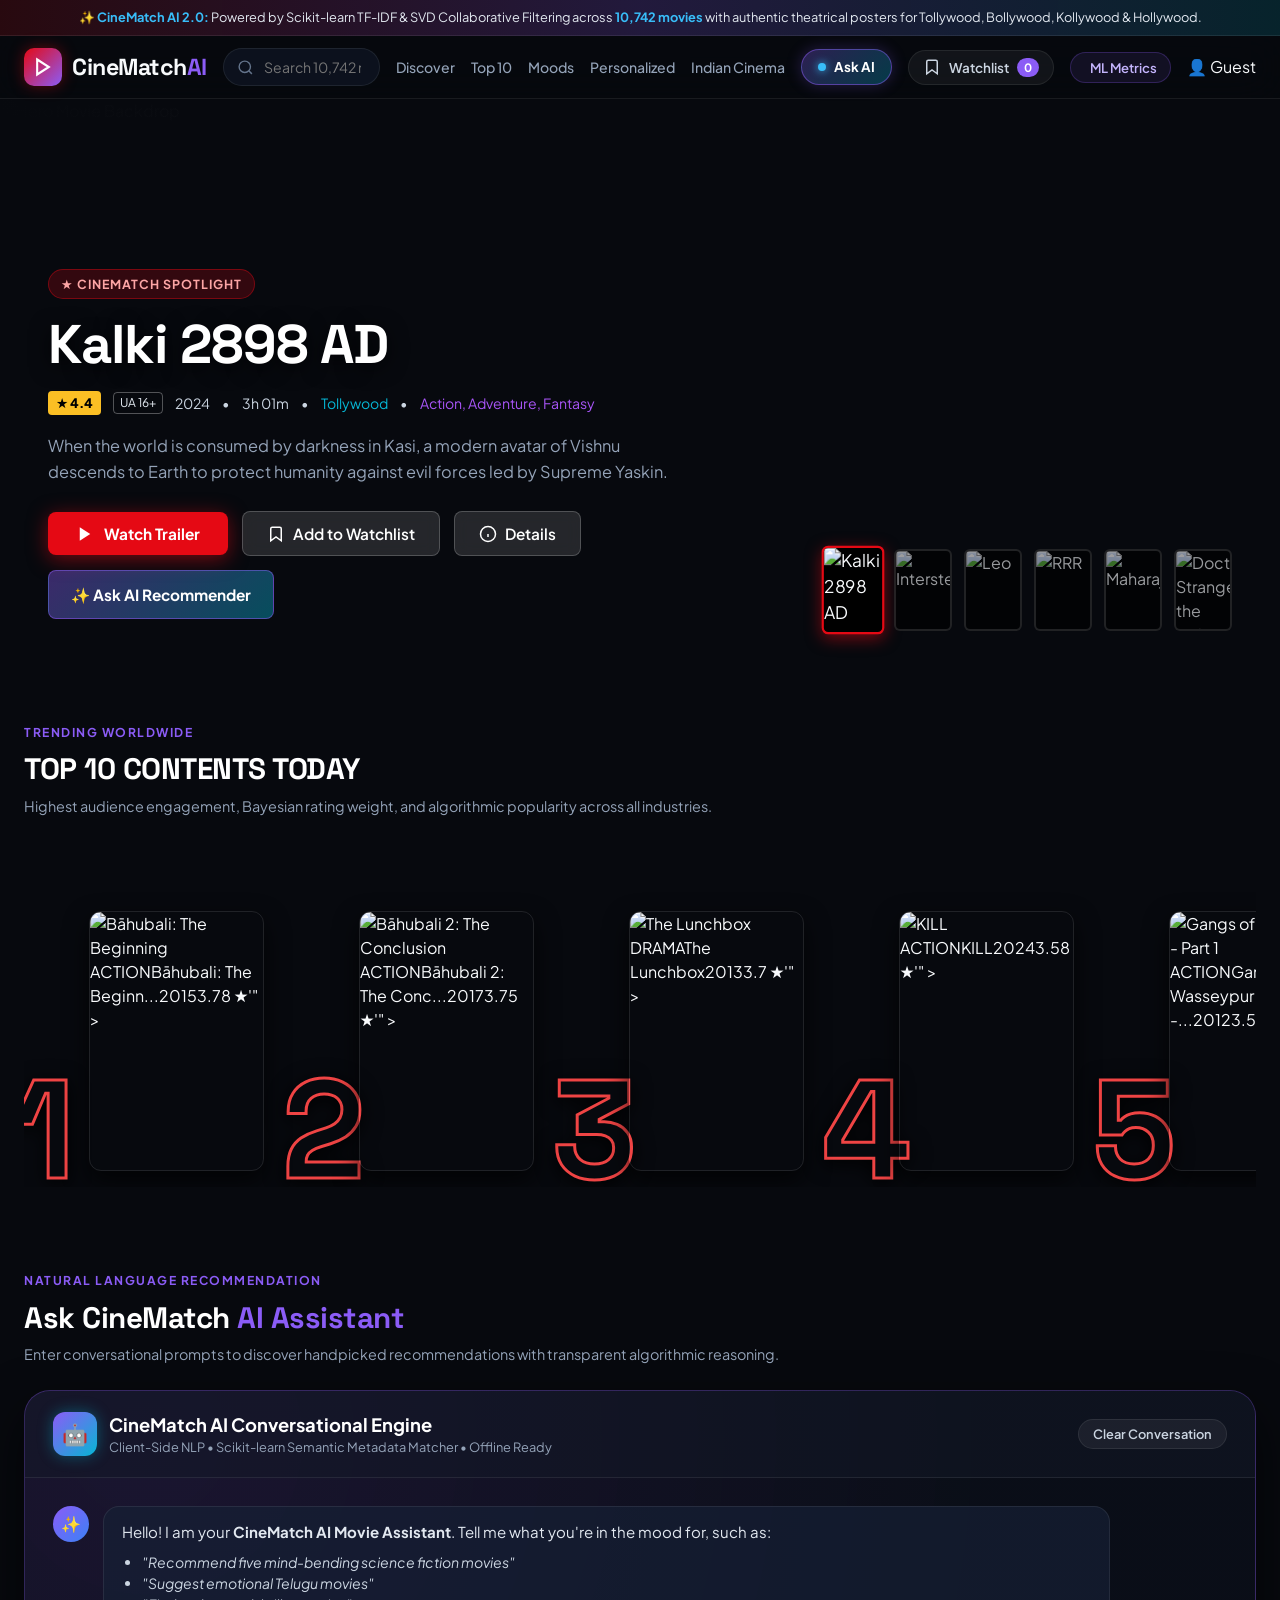
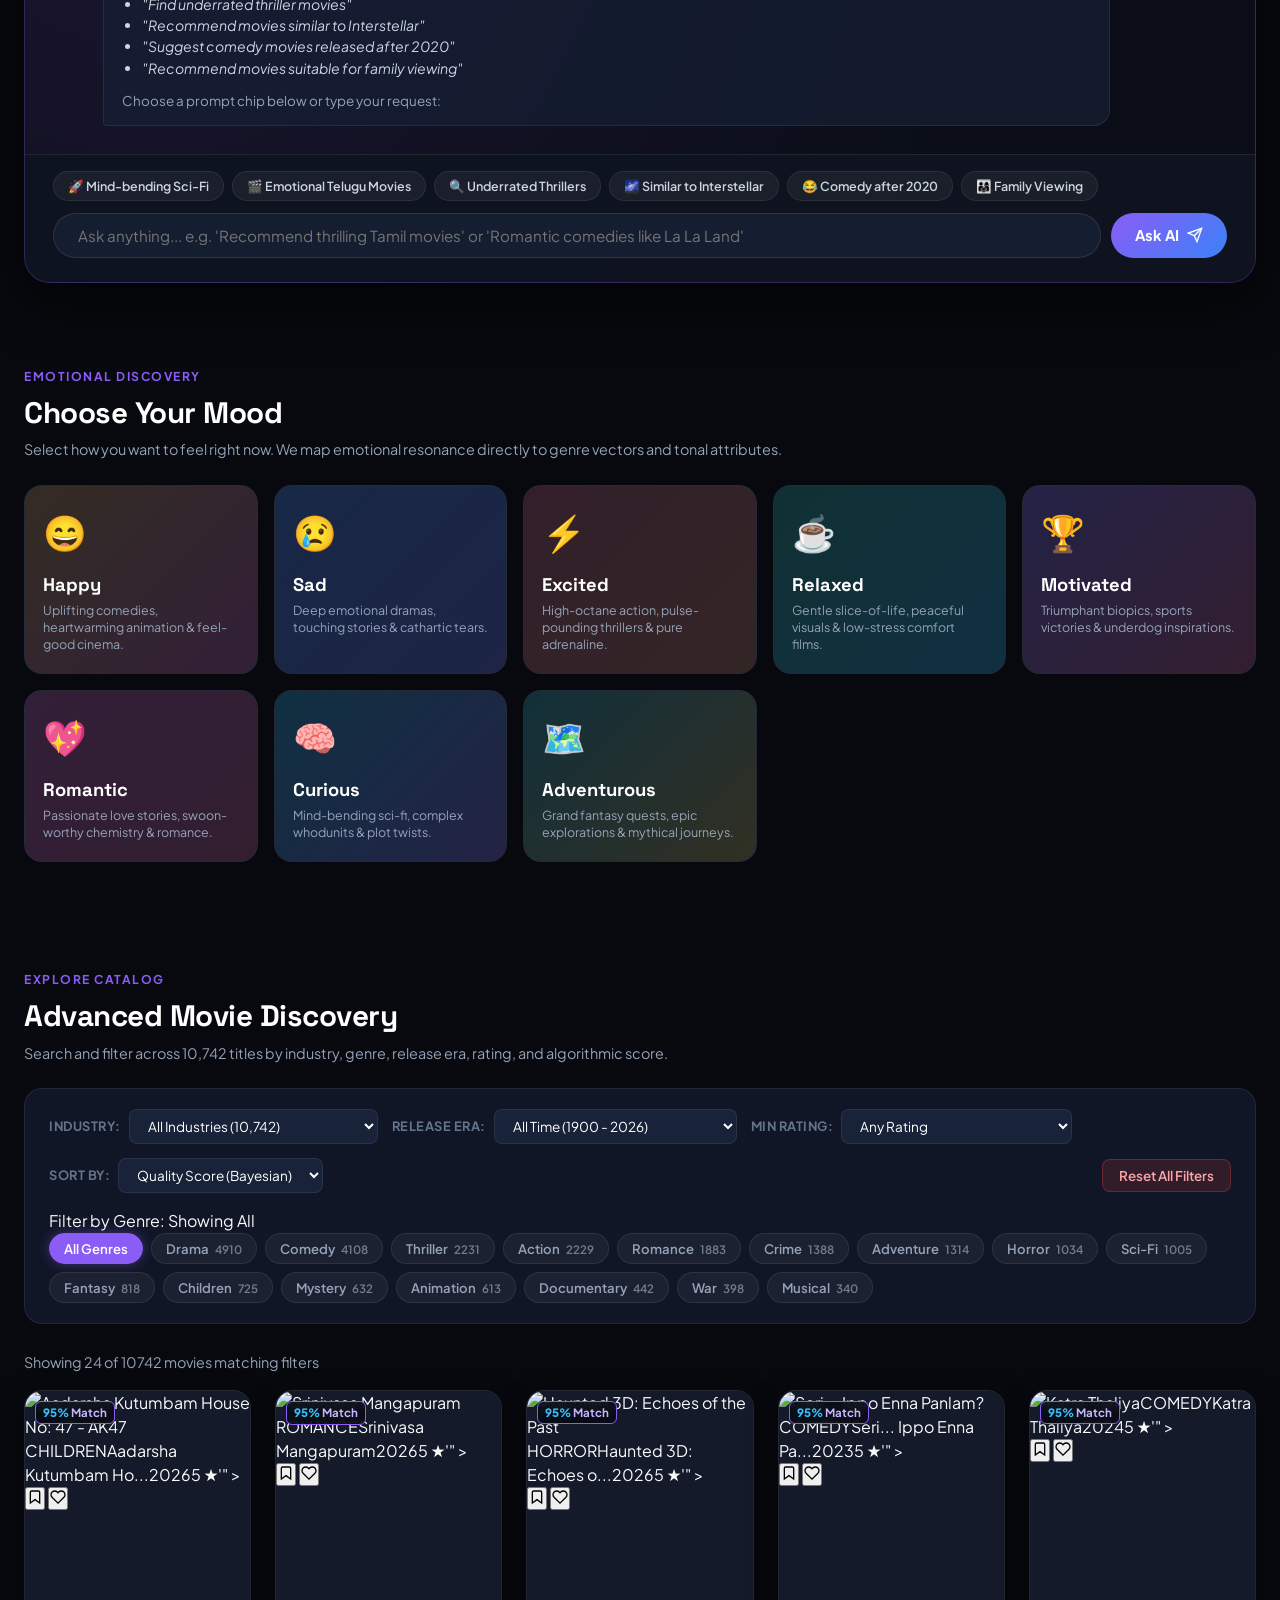
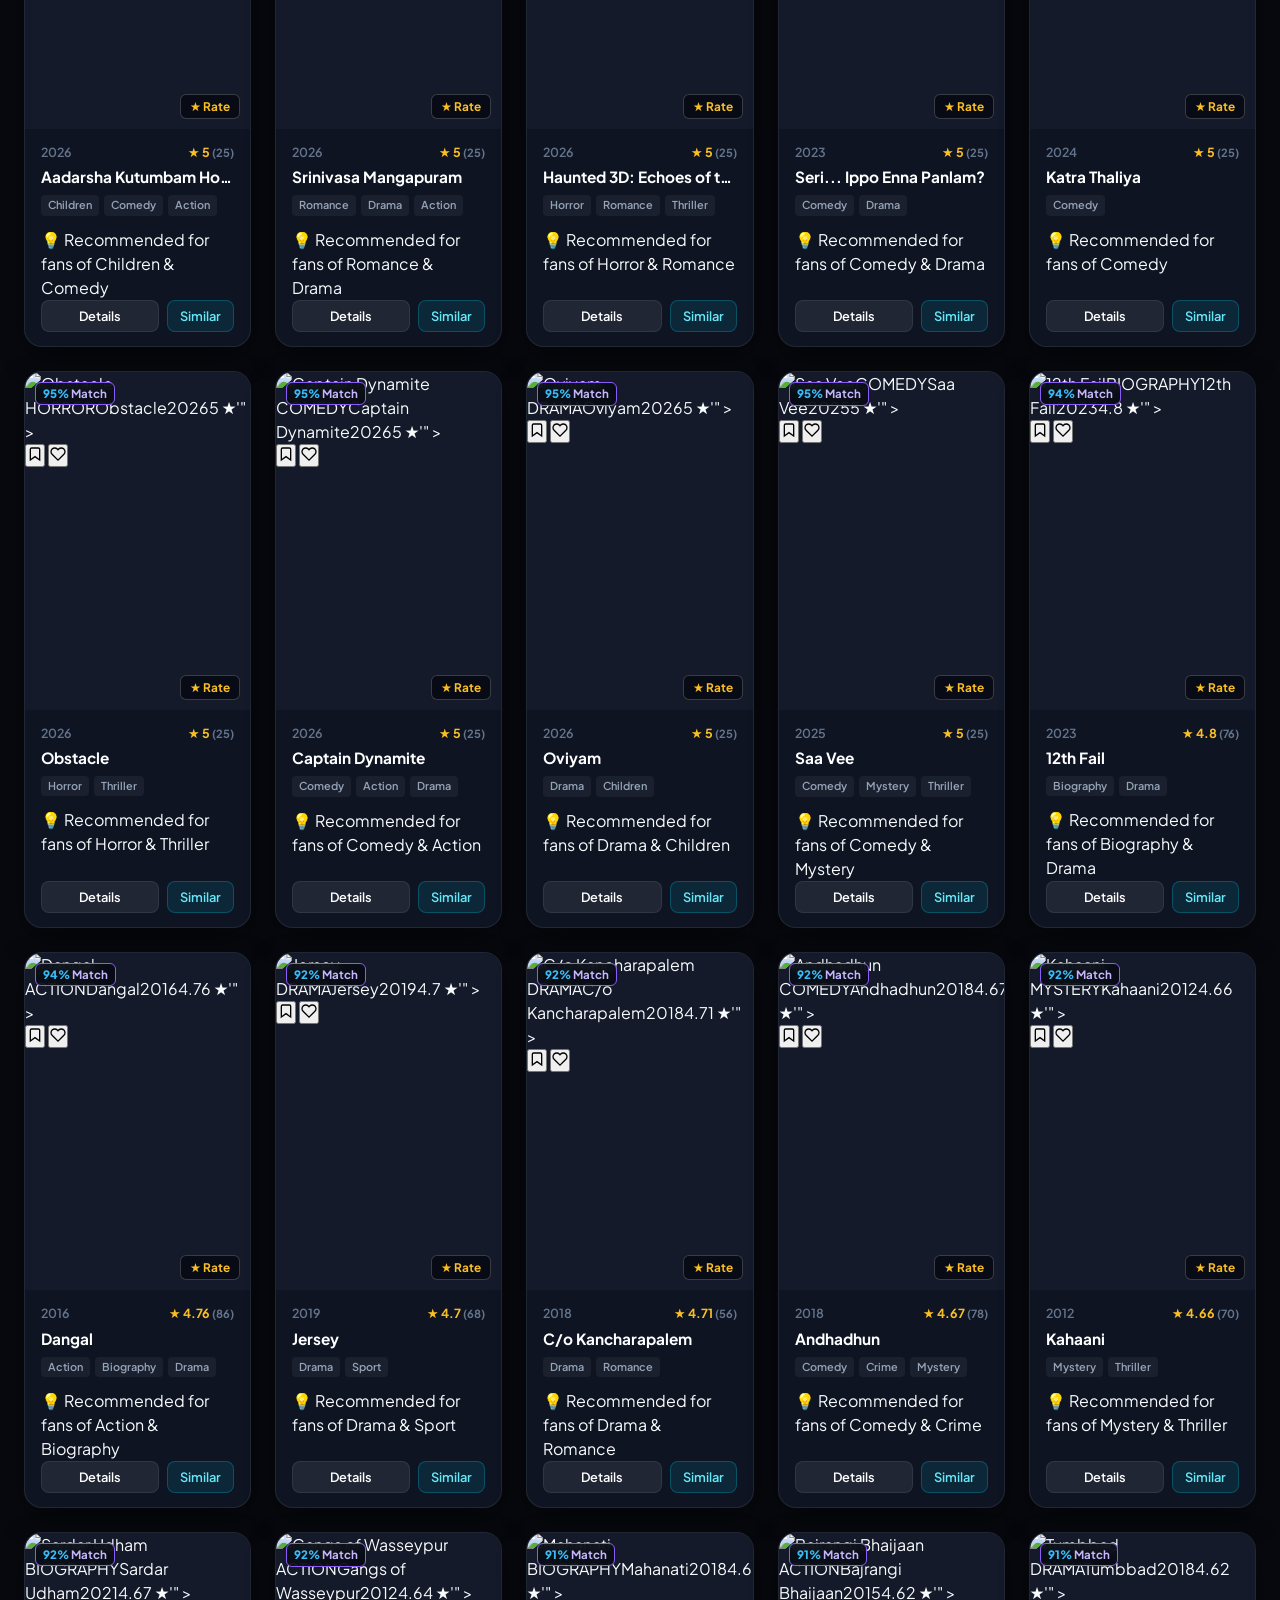
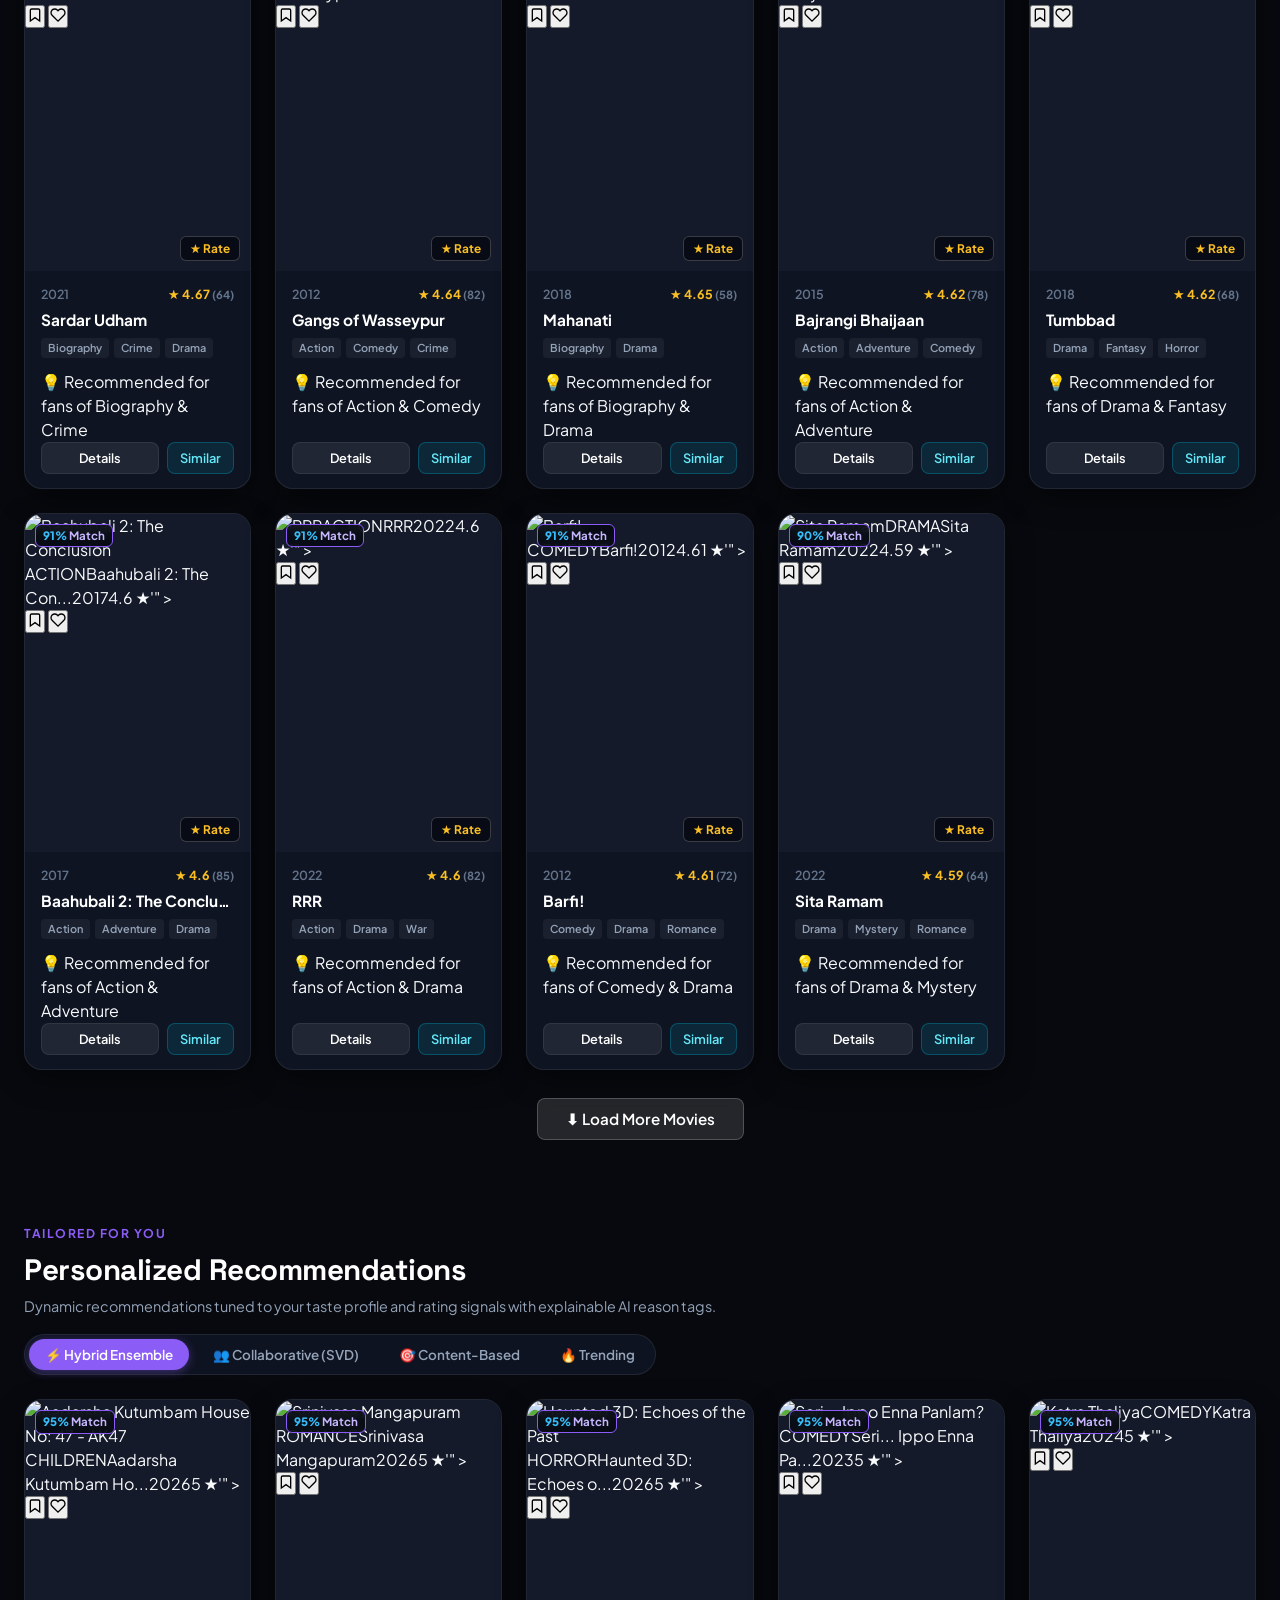
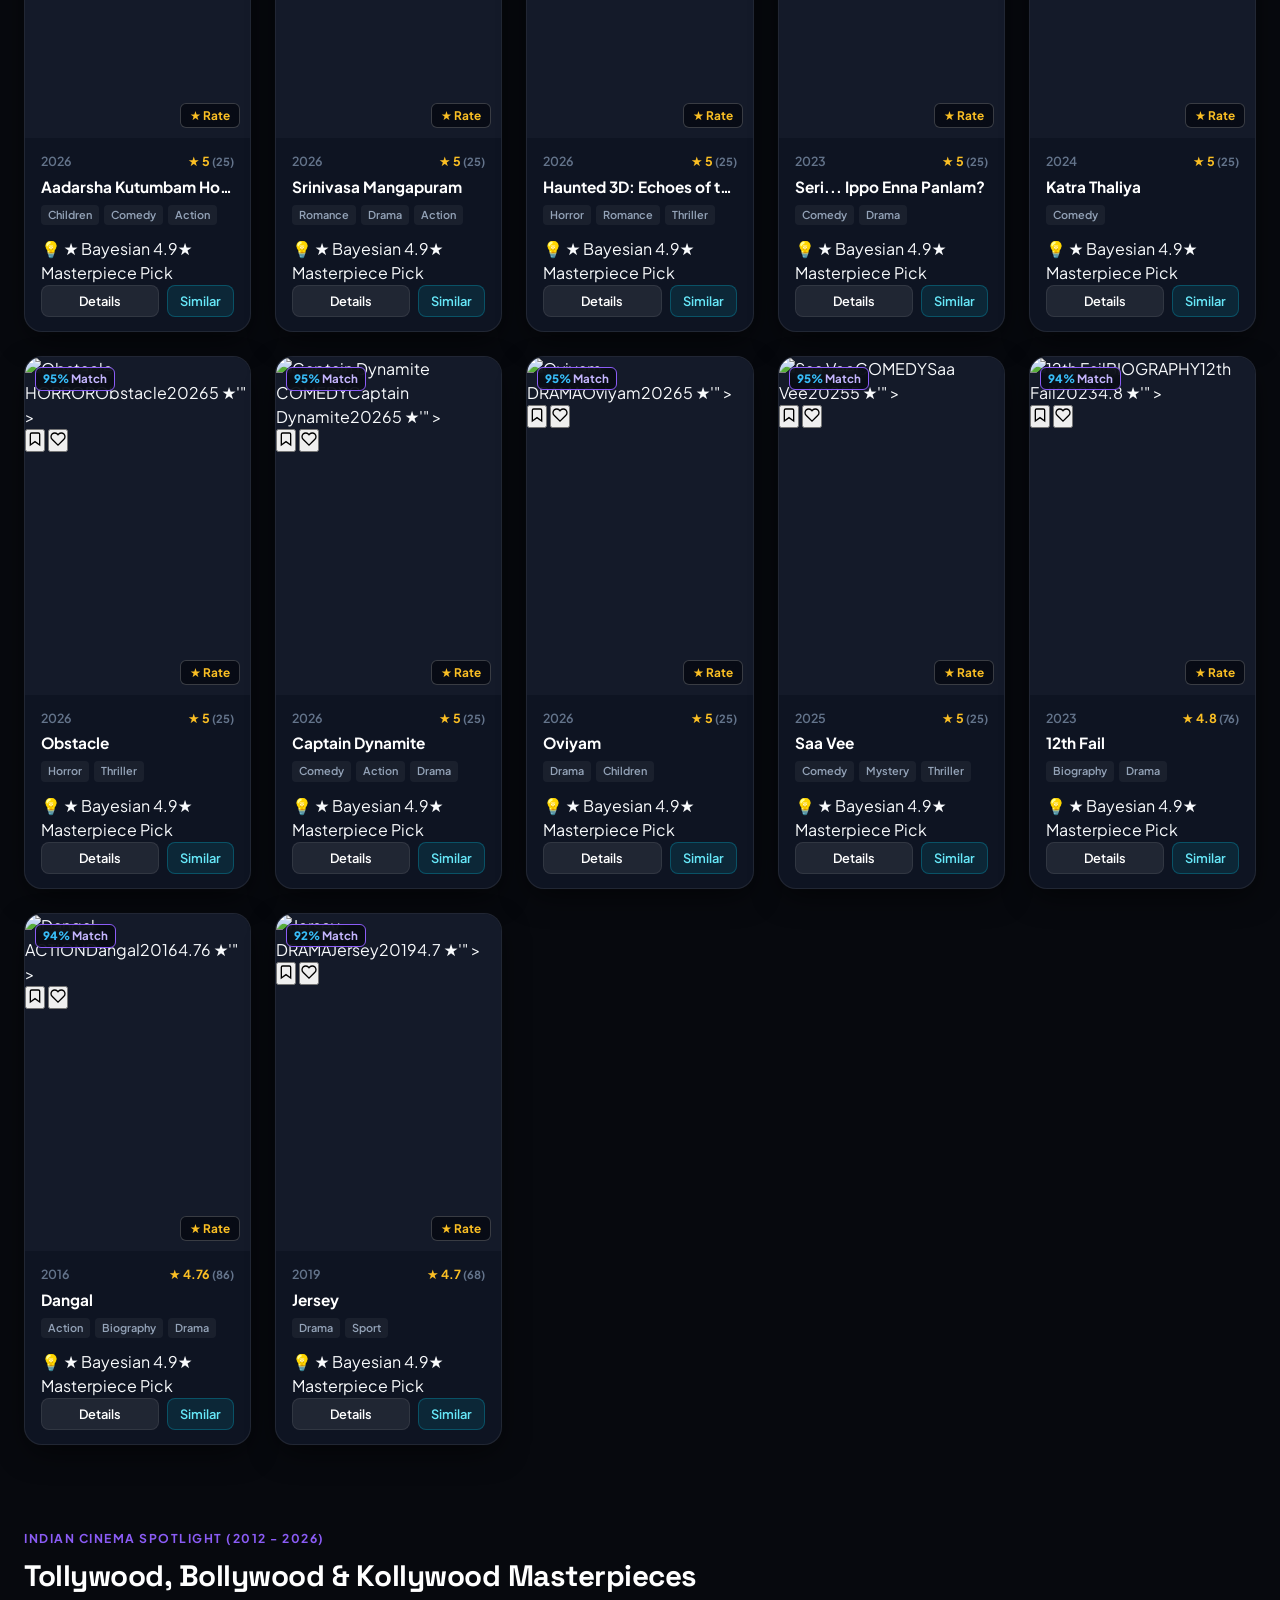
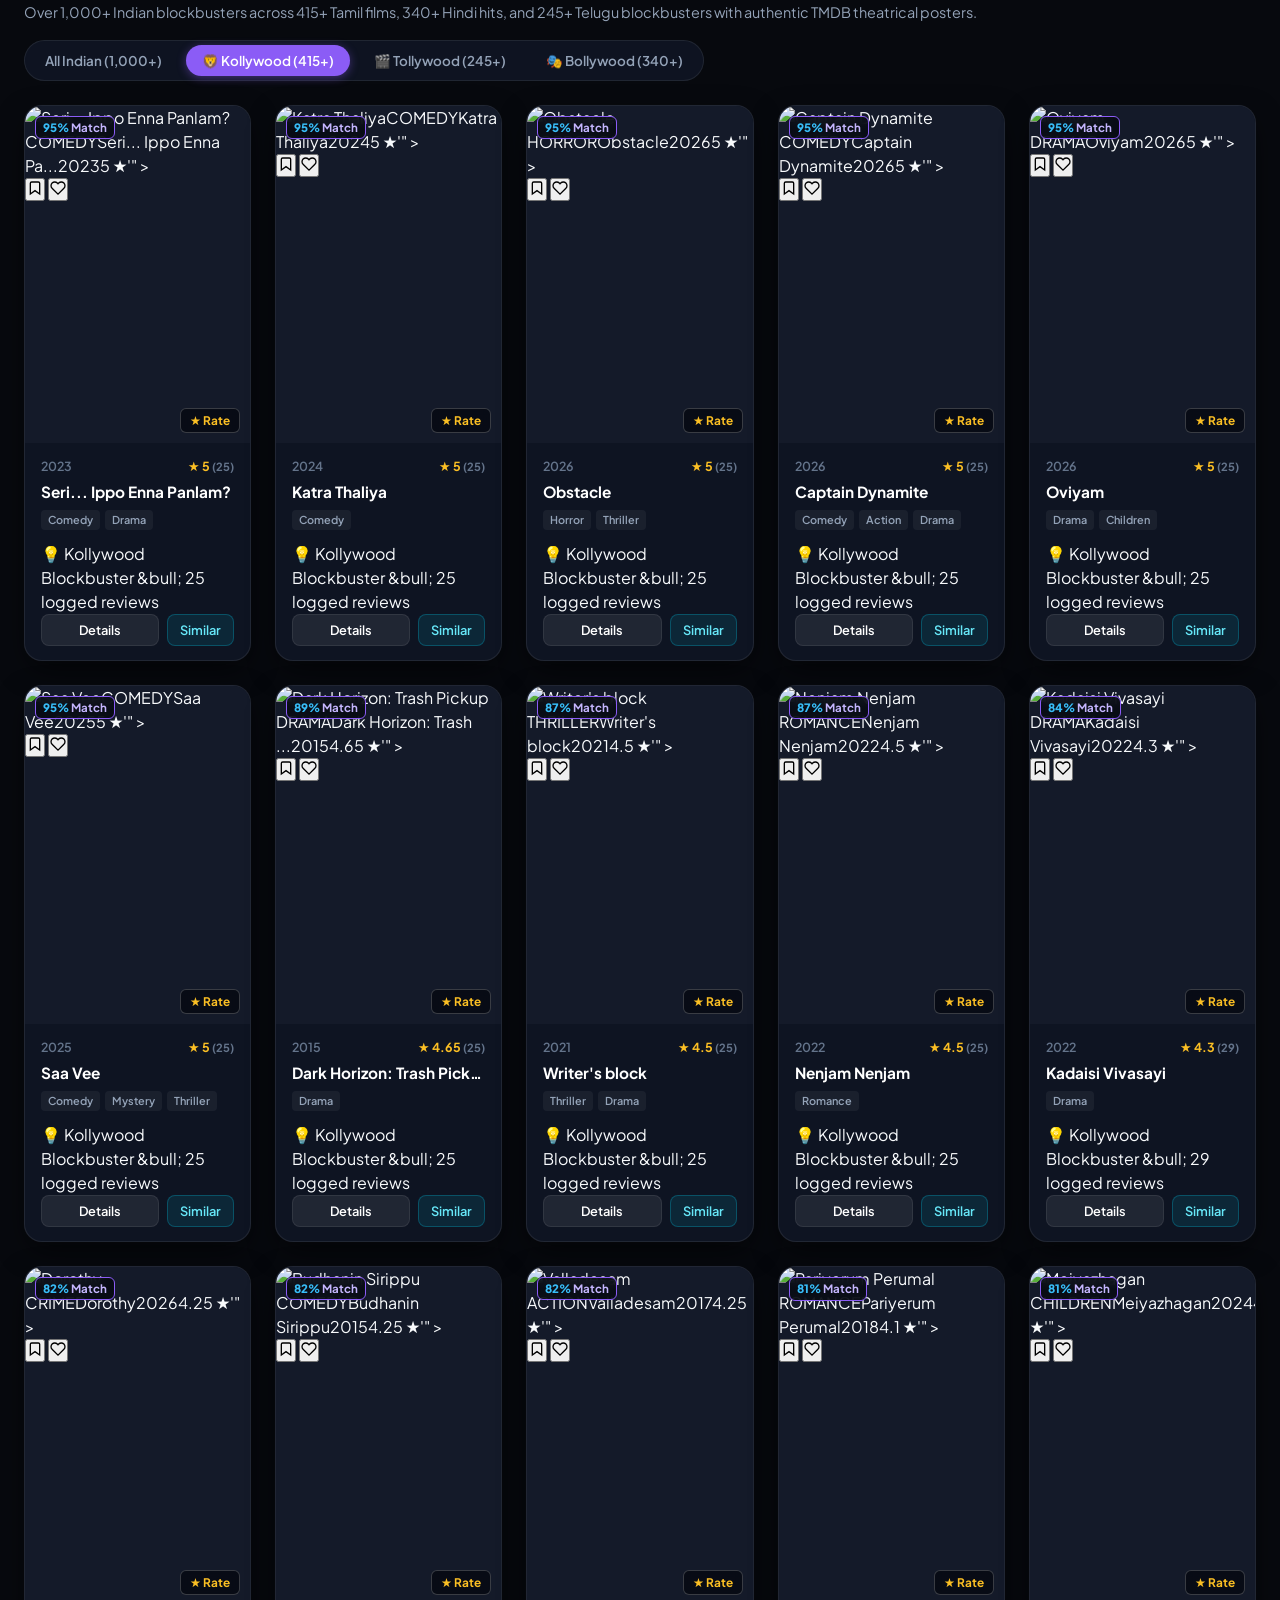
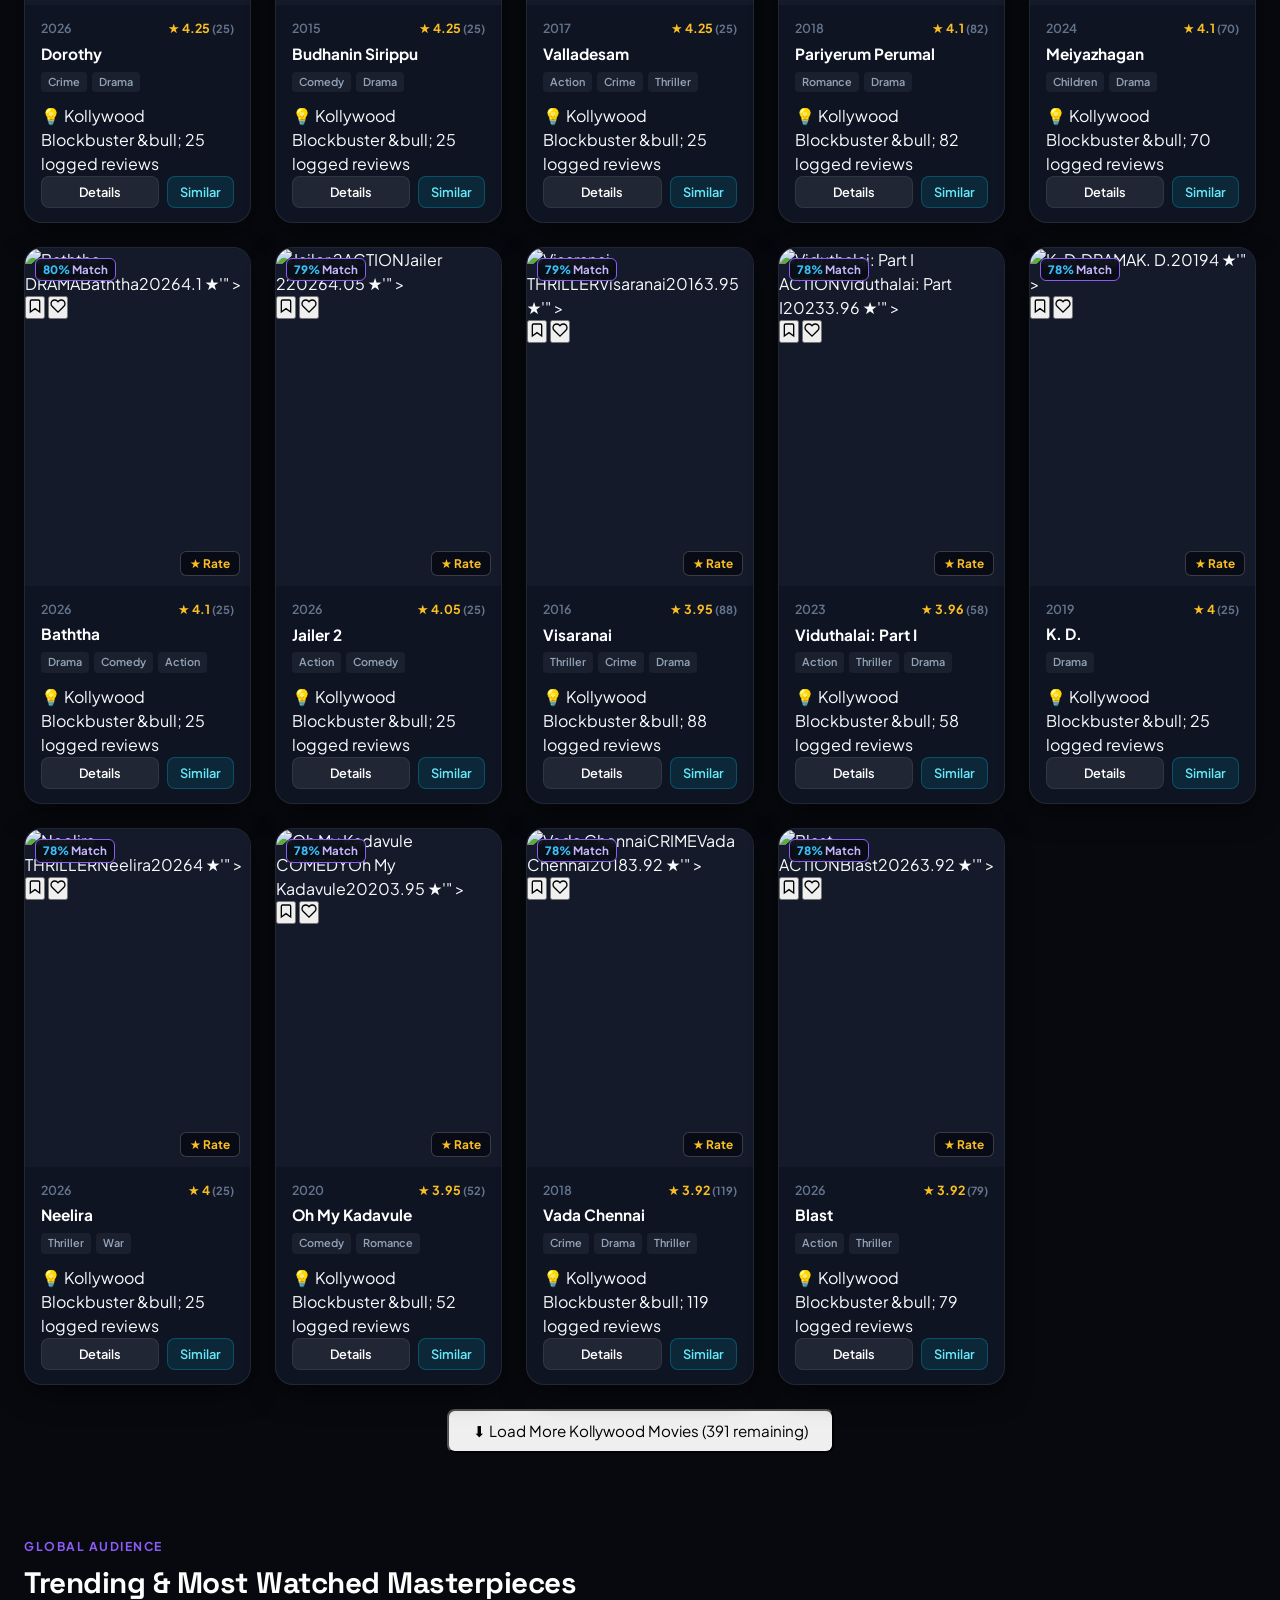
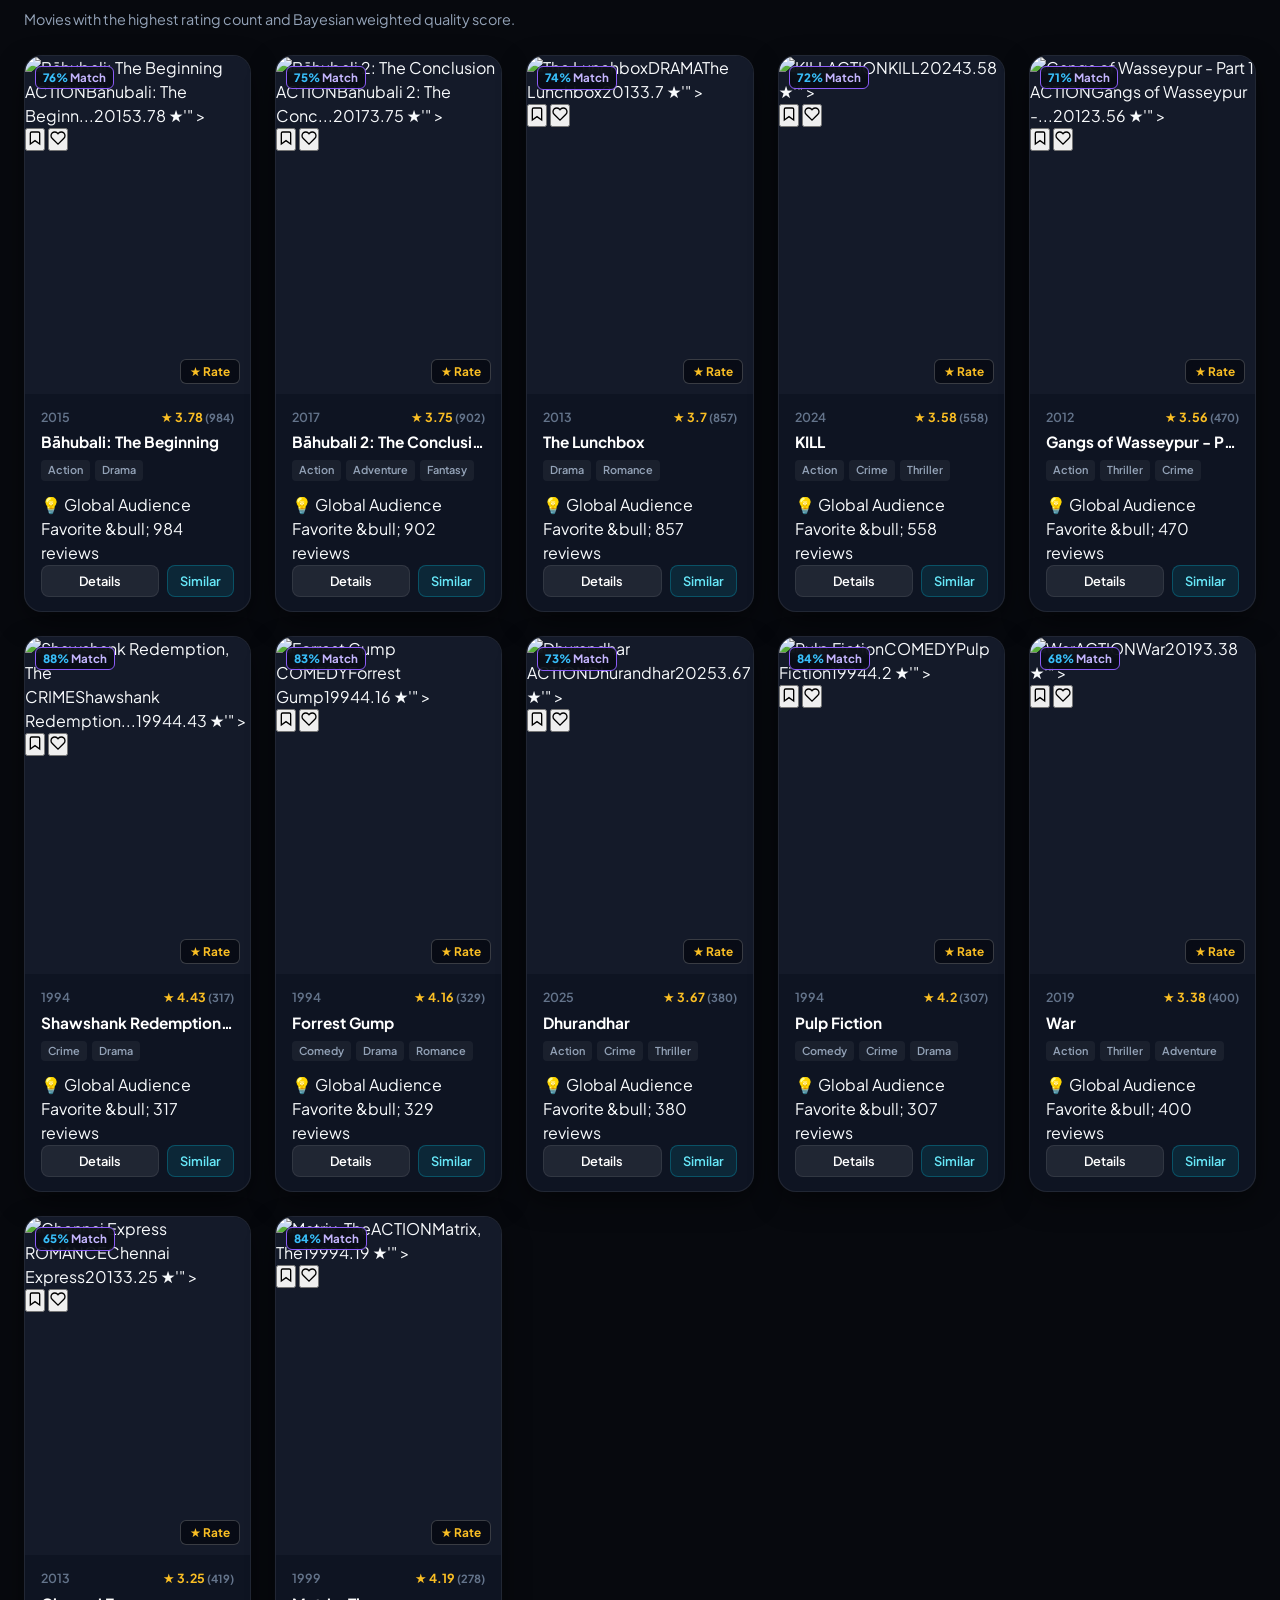
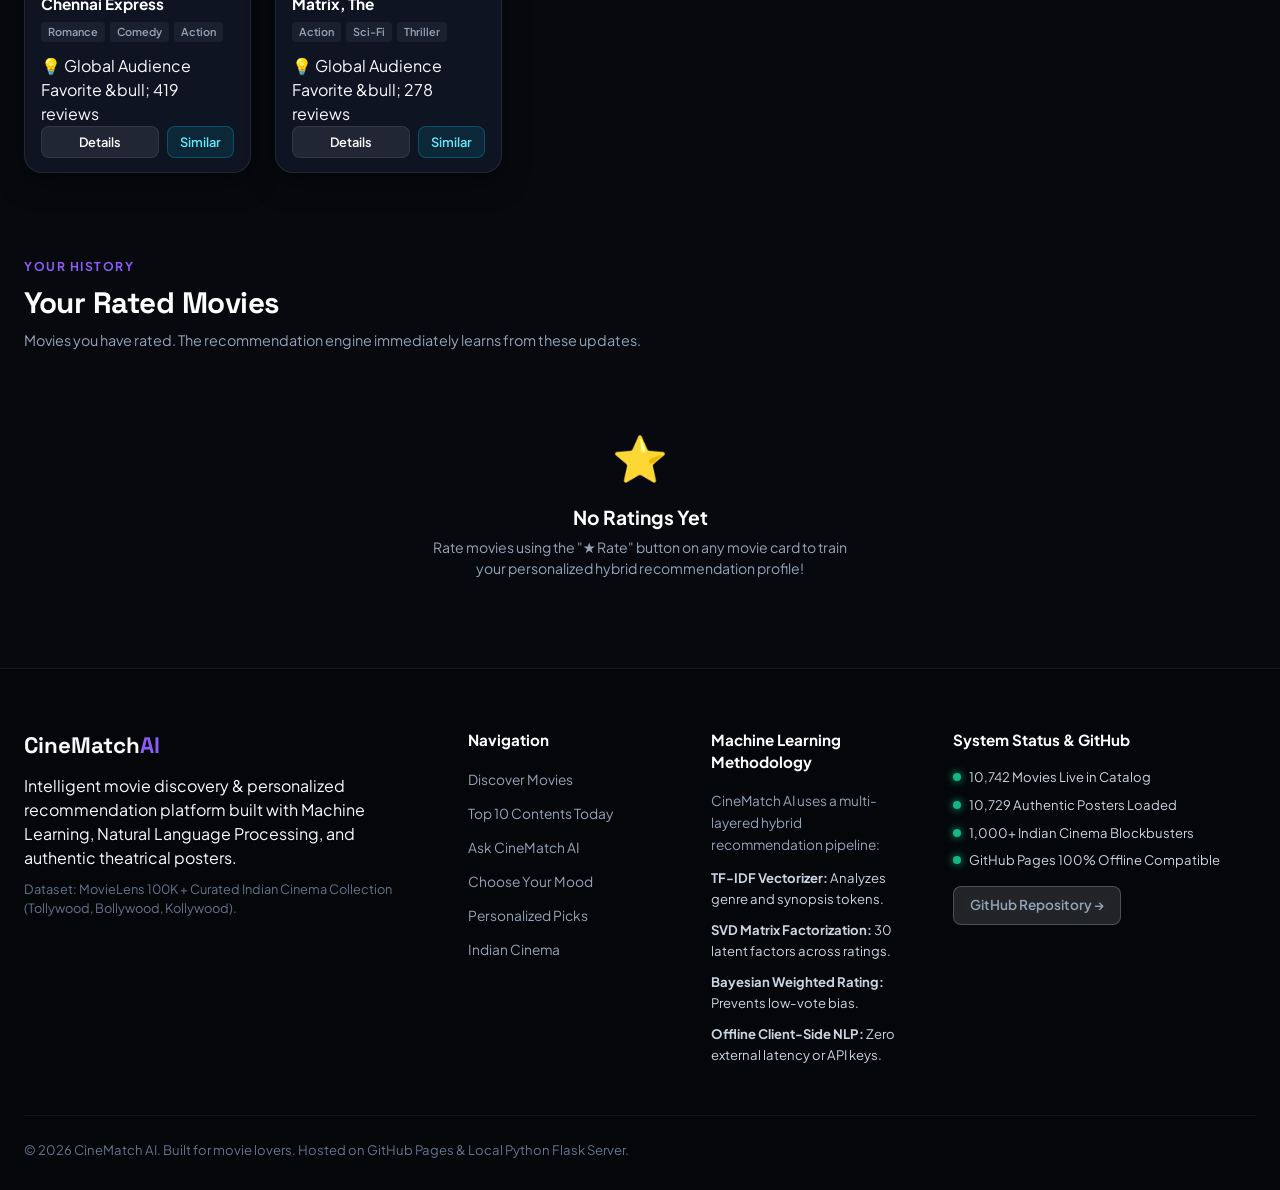
==== index.html @ 9c39ff82 "Upgrade CineMatch AI 2.0: Streaming-grade UI, Top 10 carousel, Ask AI assistant, moods, and watchlis" ====
<!DOCTYPE html>
<html lang="en">
<head>
  <meta charset="UTF-8">
  <meta name="viewport" content="width=device-width, initial-scale=1.0">
  <title>CineMatch AI - Intelligent Movie Discovery & Recommendation Platform</title>
  <meta name="description" content="Streaming-grade AI movie discovery platform powered by hybrid machine learning, content similarity, SVD collaborative filtering, and natural language assistant for Tollywood, Bollywood, Kollywood, and Hollywood.">
  
  <!-- Modern Fonts: Plus Jakarta Sans & Space Grotesk -->
  <link rel="preconnect" href="https://fonts.googleapis.com">
  <link rel="preconnect" href="https://fonts.gstatic.com" crossorigin>
  <link href="https://fonts.googleapis.com/css2?family=Plus+Jakarta+Sans:wght@300;400;500;600;700;800&family=Space+Grotesk:wght@500;700;900&display=swap" rel="stylesheet">
  
  <!-- Chart.js for ML Evaluation Metrics -->
  <script src="https://cdn.jsdelivr.net/npm/chart.js@4.4.1/dist/chart.umd.min.js"></script>

  <!-- CineMatch Premium Streaming Stylesheet -->
  <link rel="stylesheet" href="static/css/style.css?v=20261106-streaming-v2">
</head>
<body>

  <!-- Top Announcement Banner -->
  <div class="pages-banner">
    <span>✨ <strong>CineMatch AI 2.0:</strong> Powered by Scikit-learn TF-IDF &amp; SVD Collaborative Filtering across <strong>10,742 movies</strong> with authentic theatrical posters for Tollywood, Bollywood, Kollywood &amp; Hollywood.</span>
  </div>

  <!-- Navigation Bar -->
  <header class="navbar-wrapper">
    <div class="nav-container">
      <a href="index.html" class="brand-logo">
        <div class="brand-icon">
          <svg viewBox="0 0 24 24" fill="none" stroke="currentColor" stroke-width="2.5">
            <polygon points="5 3 19 12 5 21 5 3"></polygon>
          </svg>
        </div>
        <span class="brand-name">CineMatch<span class="text-accent">AI</span></span>
      </a>

      <!-- Quick Autocomplete Search Bar -->
      <div class="nav-search-form">
        <div class="nav-search-wrap">
          <svg class="search-icon" viewBox="0 0 24 24" fill="none" stroke="currentColor" stroke-width="2">
            <circle cx="11" cy="11" r="8"></circle>
            <line x1="21" y1="21" x2="16.65" y2="16.65"></line>
          </svg>
          <input 
            type="text" 
            id="navSearchInput" 
            placeholder="Search 10,742 movies, genres, actors, years..." 
            class="nav-search-input"
            autocomplete="off"
            aria-label="Search movies"
          >
          <div id="navAutocompleteDropdown" class="autocomplete-dropdown hidden"></div>
        </div>
      </div>

      <!-- Navigation Actions -->
      <nav class="nav-actions">
        <a href="#discover" class="nav-link">Discover</a>
        <a href="#top10" class="nav-link text-crimson">Top 10</a>
        <a href="#moods" class="nav-link">Moods</a>
        <a href="#personalized" class="nav-link">Personalized</a>
        <a href="#indian" class="nav-link text-cyan">Indian Cinema</a>
        
        <!-- Ask AI Nav Button -->
        <a href="#ai-assistant" class="btn-ask-ai-nav" id="navAskAiBtn">
          <span class="ai-sparkle-dot"></span>
          <span>Ask AI</span>
        </a>

        <!-- Watchlist Drawer Trigger -->
        <button id="openWatchlistBtn" class="btn-watchlist-nav" title="My Watchlist & Favourites">
          <svg viewBox="0 0 24 24" fill="none" stroke="currentColor" stroke-width="2" width="18" height="18">
            <path d="M19 21l-7-5-7 5V5a2 2 0 0 1 2-2h10a2 2 0 0 1 2 2z"></path>
          </svg>
          <span>Watchlist</span>
          <span id="navWatchlistBadge" class="badge-count">0</span>
        </button>

        <!-- ML Metrics Trigger -->
        <button id="openMetricsBtn" class="btn-metrics" title="View ML Model Architecture & Evaluation Metrics">
          <span class="status-dot"></span> ML Metrics
        </button>

        <div class="user-pill" title="Signed in as Guest User">
          <span class="avatar">👤</span>
          <span class="user-id-text" id="activeUserText">Guest</span>
        </div>
      </nav>
    </div>
  </header>

  <!-- Toast Notification Container -->
  <div id="toastContainer" class="toast-container" aria-live="polite"></div>

  <!-- Main Content -->
  <main class="main-content">

    <!-- 1. Streaming Hero Banner (Image 3 Inspiration - Cinevo) -->
    <section class="streaming-hero-banner" id="heroBanner">
      <img src="" alt="Hero Movie Backdrop" id="heroBackdropImg" class="hero-backdrop-img">
      <div class="hero-gradient-overlay"></div>

      <div class="hero-content-box">
        <div class="hero-brand-tag">
          <span>★ CineMatch Spotlight</span>
        </div>
        <h1 class="hero-movie-title" id="heroMovieTitle">Kalki 2898 AD</h1>
        
        <div class="hero-meta-row" id="heroMetaRow">
          <span class="meta-rating-pill" id="heroRatingBadge">★ 4.9</span>
          <span class="meta-cert-pill" id="heroCertBadge">UA 16+</span>
          <span id="heroYearBadge">2024</span>
          <span>•</span>
          <span id="heroDurationBadge">3h 01m</span>
          <span>•</span>
          <span id="heroIndustryBadge" class="text-cyan">Tollywood</span>
          <span>•</span>
          <span id="heroGenresBadge" class="text-purple">Sci-Fi, Action, Fantasy</span>
        </div>

        <p class="hero-synopsis-text" id="heroSynopsisText">
          A modern avatar of Vishnu descends to Earth to protect humanity from dark forces in a dystopian post-apocalyptic world.
        </p>

        <div class="hero-cta-group">
          <button type="button" class="btn-hero-primary" id="heroWatchTrailerBtn">
            <svg viewBox="0 0 24 24" fill="currentColor" width="18" height="18"><polygon points="5 3 19 12 5 21 5 3"></polygon></svg>
            <span>Watch Trailer</span>
          </button>
          
          <button type="button" class="btn-hero-secondary" id="heroWatchlistBtn">
            <svg viewBox="0 0 24 24" fill="none" stroke="currentColor" stroke-width="2" width="18" height="18"><path d="M19 21l-7-5-7 5V5a2 2 0 0 1 2-2h10a2 2 0 0 1 2 2z"></path></svg>
            <span id="heroWatchlistBtnText">Add to Watchlist</span>
          </button>

          <button type="button" class="btn-hero-secondary" id="heroDetailsBtn">
            <svg viewBox="0 0 24 24" fill="none" stroke="currentColor" stroke-width="2" width="18" height="18"><circle cx="12" cy="12" r="10"></circle><line x1="12" y1="16" x2="12" y2="12"></line><line x1="12" y1="8" x2="12.01" y2="8"></line></svg>
            <span>Details</span>
          </button>

          <a href="#ai-assistant" class="btn-hero-ai">
            <span>✨ Ask AI Recommender</span>
          </a>
        </div>
      </div>

      <!-- Featured Switcher Thumbnails -->
      <div class="hero-switcher-bar" id="heroSwitcherBar">
        <!-- Rendered dynamically via site.js -->
      </div>
    </section>

    <!-- 2. "TOP 10 CONTENTS TODAY" (Image 3 Inspiration with giant outlined rank numbers) -->
    <section class="section-container" id="top10">
      <div class="section-header">
        <div>
          <div class="section-badge">Trending Worldwide</div>
          <h2 class="section-title"><span class="top10-title-prefix">TOP 10</span> CONTENTS TODAY</h2>
          <p class="section-desc">Highest audience engagement, Bayesian rating weight, and algorithmic popularity across all industries.</p>
        </div>
      </div>

      <div class="top10-carousel-wrap">
        <div class="top10-grid" id="top10Grid">
          <!-- Rendered dynamically with giant outlined numbers 1 to 10 -->
        </div>
      </div>
    </section>

    <!-- 3. Ask CineMatch AI Assistant (Image 1 Inspiration - Elysium AI) -->
    <section class="section-container" id="ai-assistant">
      <div class="section-header">
        <div>
          <div class="section-badge">Natural Language Recommendation</div>
          <h2 class="section-title">Ask CineMatch <span class="text-accent">AI Assistant</span></h2>
          <p class="section-desc">Enter conversational prompts to discover handpicked recommendations with transparent algorithmic reasoning.</p>
        </div>
      </div>

      <div class="ai-assistant-card">
        <!-- AI Card Header -->
        <div class="ai-assistant-header">
          <div class="ai-header-left">
            <div class="ai-robot-avatar">🤖</div>
            <div>
              <div class="ai-header-title">CineMatch AI Conversational Engine</div>
              <div class="ai-header-subtitle">Client-Side NLP &bull; Scikit-learn Semantic Metadata Matcher &bull; Offline Ready</div>
            </div>
          </div>
          <button type="button" class="btn-reset-chat" id="btnResetChat">Clear Conversation</button>
        </div>

        <!-- Chat Feed -->
        <div class="ai-chat-thread" id="aiChatThread">
          <!-- Initial AI greeting message -->
          <div class="chat-msg assistant">
            <div class="chat-avatar">✨</div>
            <div class="chat-bubble">
              <p>Hello! I am your <strong>CineMatch AI Movie Assistant</strong>. Tell me what you're in the mood for, such as:</p>
              <ul style="margin: 8px 0 12px 20px; font-size: 0.88rem; color: #cbd5e1;">
                <li><em>"Recommend five mind-bending science fiction movies"</em></li>
                <li><em>"Suggest emotional Telugu movies"</em></li>
                <li><em>"Find underrated thriller movies"</em></li>
                <li><em>"Recommend movies similar to Interstellar"</em></li>
                <li><em>"Suggest comedy movies released after 2020"</em></li>
                <li><em>"Recommend movies suitable for family viewing"</em></li>
              </ul>
              <p style="font-size: 0.84rem; color: #94a3b8;">Choose a prompt chip below or type your request:</p>
            </div>
          </div>
        </div>

        <!-- Chat Input Bar -->
        <div class="ai-chat-input-bar">
          <div class="ai-prompt-chips" id="aiPromptChips">
            <button type="button" class="prompt-chip" data-query="Recommend five mind-bending science fiction movies">🚀 Mind-bending Sci-Fi</button>
            <button type="button" class="prompt-chip" data-query="Suggest emotional Telugu movies">🎬 Emotional Telugu Movies</button>
            <button type="button" class="prompt-chip" data-query="Find underrated thriller movies">🔍 Underrated Thrillers</button>
            <button type="button" class="prompt-chip" data-query="Recommend movies similar to Interstellar">🌌 Similar to Interstellar</button>
            <button type="button" class="prompt-chip" data-query="Suggest comedy movies released after 2020">😂 Comedy after 2020</button>
            <button type="button" class="prompt-chip" data-query="Recommend movies suitable for family viewing">👨‍👩‍👧 Family Viewing</button>
          </div>

          <form class="ai-input-form" id="aiChatForm">
            <input 
              type="text" 
              id="aiChatInput" 
              placeholder="Ask anything... e.g. 'Recommend thrilling Tamil movies' or 'Romantic comedies like La La Land'" 
              class="ai-text-input"
              autocomplete="off"
            >
            <button type="submit" class="btn-send-ai">
              <span>Ask AI</span>
              <svg viewBox="0 0 24 24" fill="none" stroke="currentColor" stroke-width="2" width="16" height="16">
                <line x1="22" y1="2" x2="11" y2="13"></line>
                <polygon points="22 2 15 22 11 13 2 9 22 2"></polygon>
              </svg>
            </button>
          </form>
        </div>
      </div>
    </section>

    <!-- 4. Choose Your Mood (Requirement 4) -->
    <section class="section-container" id="moods">
      <div class="section-header">
        <div>
          <div class="section-badge">Emotional Discovery</div>
          <h2 class="section-title">Choose Your Mood</h2>
          <p class="section-desc">Select how you want to feel right now. We map emotional resonance directly to genre vectors and tonal attributes.</p>
        </div>
        <div id="activeMoodIndicator" class="preferences-hint" style="font-weight: 600; color: #a78bfa;"></div>
      </div>

      <div class="moods-grid" id="moodsGrid">
        <div class="mood-card" data-mood="happy">
          <div class="mood-icon">😄</div>
          <div class="mood-title">Happy</div>
          <div class="mood-desc">Uplifting comedies, heartwarming animation &amp; feel-good cinema.</div>
        </div>
        <div class="mood-card" data-mood="sad">
          <div class="mood-icon">😢</div>
          <div class="mood-title">Sad</div>
          <div class="mood-desc">Deep emotional dramas, touching stories &amp; cathartic tears.</div>
        </div>
        <div class="mood-card" data-mood="excited">
          <div class="mood-icon">⚡</div>
          <div class="mood-title">Excited</div>
          <div class="mood-desc">High-octane action, pulse-pounding thrillers &amp; pure adrenaline.</div>
        </div>
        <div class="mood-card" data-mood="relaxed">
          <div class="mood-icon">☕</div>
          <div class="mood-title">Relaxed</div>
          <div class="mood-desc">Gentle slice-of-life, peaceful visuals &amp; low-stress comfort films.</div>
        </div>
        <div class="mood-card" data-mood="motivated">
          <div class="mood-icon">🏆</div>
          <div class="mood-title">Motivated</div>
          <div class="mood-desc">Triumphant biopics, sports victories &amp; underdog inspirations.</div>
        </div>
        <div class="mood-card" data-mood="romantic">
          <div class="mood-icon">💖</div>
          <div class="mood-title">Romantic</div>
          <div class="mood-desc">Passionate love stories, swoon-worthy chemistry &amp; romance.</div>
        </div>
        <div class="mood-card" data-mood="curious">
          <div class="mood-icon">🧠</div>
          <div class="mood-title">Curious</div>
          <div class="mood-desc">Mind-bending sci-fi, complex whodunits &amp; plot twists.</div>
        </div>
        <div class="mood-card" data-mood="adventurous">
          <div class="mood-icon">🗺️</div>
          <div class="mood-title">Adventurous</div>
          <div class="mood-desc">Grand fantasy quests, epic explorations &amp; mythical journeys.</div>
        </div>
      </div>

      <!-- Mood Results Grid (Shown when mood is active) -->
      <div id="moodResultsSection" class="hidden" style="margin-top: 24px;">
        <div class="section-header">
          <div>
            <h3 class="section-title" id="moodResultsTitle">Mood Recommendations</h3>
            <p class="section-desc" id="moodResultsDesc">Handcrafted algorithmic matches for your chosen vibe.</p>
          </div>
          <button type="button" class="btn-clear-filters" id="clearMoodBtn">Clear Mood Filter</button>
        </div>
        <div class="movie-grid" id="moodResultsGrid"></div>
      </div>
    </section>

    <!-- 5. Advanced Discover & Multi-Filter Bar (Requirement 5) -->
    <section class="section-container" id="discover">
      <div class="section-header">
        <div>
          <div class="section-badge">Explore Catalog</div>
          <h2 class="section-title">Advanced Movie Discovery</h2>
          <p class="section-desc">Search and filter across 10,742 titles by industry, genre, release era, rating, and algorithmic score.</p>
        </div>
      </div>

      <div class="discover-filter-card">
        <!-- Main Filter Select Controls -->
        <div class="filter-row">
          <div class="filter-control-group">
            <span class="filter-label">Industry:</span>
            <select id="filterIndustrySelect" class="filter-select">
              <option value="all">All Industries (10,742)</option>
              <option value="Tollywood">🎬 Tollywood (245+)</option>
              <option value="Bollywood">🎭 Bollywood (340+)</option>
              <option value="Kollywood">🦁 Kollywood (415+)</option>
              <option value="Hollywood">🌟 Hollywood &amp; Global (9,742+)</option>
            </select>
          </div>

          <div class="filter-control-group">
            <span class="filter-label">Release Era:</span>
            <select id="filterEraSelect" class="filter-select">
              <option value="all">All Time (1900 - 2026)</option>
              <option value="2020s">Recent (2020 - 2026)</option>
              <option value="2010s">Modern Era (2010 - 2019)</option>
              <option value="2000s">2000s Decade (2000 - 2009)</option>
              <option value="classics">Classics (Before 2000)</option>
            </select>
          </div>

          <div class="filter-control-group">
            <span class="filter-label">Min Rating:</span>
            <select id="filterRatingSelect" class="filter-select">
              <option value="0">Any Rating</option>
              <option value="3.5">★ 3.5 &amp; Above</option>
              <option value="4.0">★ 4.0 &amp; Above (Great)</option>
              <option value="4.5">★ 4.5 &amp; Above (Masterpiece)</option>
            </select>
          </div>

          <div class="filter-control-group">
            <span class="filter-label">Sort By:</span>
            <select id="filterSortSelect" class="filter-select">
              <option value="score">Quality Score (Bayesian)</option>
              <option value="votes">Audience Popularity</option>
              <option value="year_desc">Latest Release Year</option>
              <option value="year_asc">Oldest Release Year</option>
              <option value="title">Title (A to Z)</option>
            </select>
          </div>

          <button type="button" class="btn-reset-filters" id="btnResetAllFilters">Reset All Filters</button>
        </div>

        <!-- Genre Preference Chips -->
        <div class="genre-preferences-bar">
          <div class="preferences-label">
            <span>Filter by Genre:</span>
            <span class="preferences-hint" id="genreFilterStatus">Showing All</span>
          </div>
          <div class="genre-chips-container" id="genreChipsWrapper">
            <!-- Populated dynamically via site.js -->
          </div>
        </div>
      </div>

      <!-- Discovery Results Grid -->
      <div id="discoveryStatusText" style="margin-bottom: 16px; font-size: 0.9rem; color: #94a3b8;"></div>
      <div class="movie-grid" id="discoveryGrid"></div>

      <div style="text-align: center; margin-top: 28px;">
        <button id="loadMoreDiscoveryBtn" class="btn-hero-secondary" style="padding: 10px 28px; font-size: 0.95rem; cursor: pointer;">
          ⬇ Load More Movies
        </button>
      </div>
    </section>

    <!-- Search Matches Section (Shown when search is active) -->
    <section class="section-container hidden" id="searchResultsSection">
      <div class="section-header">
        <div>
          <div class="section-badge">Live Search</div>
          <h2 class="section-title" id="searchResultsTitle">Search Matches</h2>
          <p class="section-desc" id="searchResultsCount">Matching movies found in catalog</p>
        </div>
        <button class="btn-clear-filters" id="clearSearchBtn">Clear Search</button>
      </div>
      <div class="movie-grid" id="searchResultsGrid"></div>
    </section>

    <!-- 6. Personalized Recommendations Section -->
    <section class="section-container" id="personalized">
      <div class="section-header">
        <div>
          <div class="section-badge">Tailored For You</div>
          <h2 class="section-title">Personalized Recommendations</h2>
          <p class="section-desc">Dynamic recommendations tuned to your taste profile and rating signals with explainable AI reason tags.</p>
        </div>

        <!-- Algorithm Switcher Tabs -->
        <div class="algorithm-tabs" id="algoTabs">
          <button class="tab-btn active" data-algo="hybrid">⚡ Hybrid Ensemble</button>
          <button class="tab-btn" data-algo="collab">👥 Collaborative (SVD)</button>
          <button class="tab-btn" data-algo="content">🎯 Content-Based</button>
          <button class="tab-btn" data-algo="popular">🔥 Trending</button>
        </div>
      </div>

      <div class="movie-grid" id="personalizedGrid"></div>
    </section>

    <!-- 7. Tollywood, Bollywood & Kollywood Spotlight -->
    <section class="section-container" id="indian">
      <div class="section-header">
        <div>
          <div class="section-badge">Indian Cinema Spotlight (2012 - 2026)</div>
          <h2 class="section-title">Tollywood, Bollywood &amp; Kollywood Masterpieces</h2>
          <p class="section-desc">Over 1,000+ Indian blockbusters across 415+ Tamil films, 340+ Hindi hits, and 245+ Telugu blockbusters with authentic TMDB theatrical posters.</p>
        </div>

        <!-- Industry Filter Tabs -->
        <div class="algorithm-tabs" id="indianTabs">
          <button class="tab-btn" data-industry="all">All Indian (1,000+)</button>
          <button class="tab-btn active" data-industry="Kollywood">🦁 Kollywood (415+)</button>
          <button class="tab-btn" data-industry="Tollywood">🎬 Tollywood (245+)</button>
          <button class="tab-btn" data-industry="Bollywood">🎭 Bollywood (340+)</button>
        </div>
      </div>

      <div class="movie-grid" id="indianGrid"></div>
      
      <div style="text-align: center; margin-top: 24px;">
        <button id="loadMoreIndianBtn" class="btn-clear-filters" style="padding: 10px 24px; font-size: 0.95rem; cursor: pointer; border-radius: 8px;">
          ⬇ Load More Movies
        </button>
      </div>
    </section>

    <!-- 8. Trending / Popular Section -->
    <section class="section-container" id="popular">
      <div class="section-header">
        <div>
          <div class="section-badge">Global Audience</div>
          <h2 class="section-title">Trending &amp; Most Watched Masterpieces</h2>
          <p class="section-desc">Movies with the highest rating count and Bayesian weighted quality score.</p>
        </div>
      </div>

      <div class="movie-grid" id="popularGrid"></div>
    </section>

    <!-- 9. User Rated Movies History -->
    <section class="section-container" id="myRatingsSection">
      <div class="section-header">
        <div>
          <div class="section-badge">Your History</div>
          <h2 class="section-title">Your Rated Movies</h2>
          <p class="section-desc">Movies you have rated. The recommendation engine immediately learns from these updates.</p>
        </div>
      </div>

      <div id="userRatingsEmpty" class="empty-state">
        <div class="empty-icon">⭐</div>
        <h3>No Ratings Yet</h3>
        <p>Rate movies using the "★ Rate" button on any movie card to train your personalized hybrid recommendation profile!</p>
      </div>

      <div class="movie-grid" id="userRatingsGrid"></div>
    </section>

  </main>

  <!-- =========================================================================
       MODALS
       ========================================================================= -->

  <!-- Cinematic Movie Detail Modal (Image 2 Style - Backdrop & Cast Avatars) -->
  <div id="detailModal" class="modal-overlay" role="dialog" aria-modal="true">
    <div class="modal-cinematic-card">
      <button class="modal-close-btn" id="closeDetailModalBtn" title="Close modal">&times;</button>
      
      <!-- Modal Hero Header with Backdrop -->
      <div class="modal-hero-header" id="modalHeroHeader">
        <div class="modal-hero-overlay"></div>
        <div class="modal-hero-content">
          <div class="modal-poster-wrap">
            <img src="" alt="Movie Poster" id="modalDetailPoster" class="modal-poster-img">
          </div>
          <div class="modal-title-info">
            <h2 class="modal-movie-title" id="modalMovieTitle">Movie Title</h2>
            <div class="modal-meta-pills" id="modalMetaPills"></div>
          </div>
        </div>
      </div>

      <!-- Modal Body -->
      <div class="modal-main-body" id="modalDetailBody">
        <!-- Rendered dynamically via site.js -->
      </div>
    </div>
  </div>

  <!-- Trailer Video Modal (Responsive 16:9 Player) -->
  <div id="trailerModal" class="modal-overlay" role="dialog" aria-modal="true">
    <div class="trailer-modal-card">
      <div class="modal-header" style="padding: 16px 20px; background: #111726; margin: 0;">
        <h3 id="trailerModalTitle" style="font-size: 1.1rem; color: #fff;">Official Trailer</h3>
        <button class="modal-close-btn" id="closeTrailerModalBtn" style="position: static;">&times;</button>
      </div>
      <div class="video-responsive-wrap">
        <iframe id="trailerIframe" src="" allow="accelerometer; autoplay; clipboard-write; encrypted-media; gyroscope; picture-in-picture" allowfullscreen></iframe>
      </div>
    </div>
  </div>

  <!-- Personal Watchlist & Favourites Modal (Requirement 6) -->
  <div id="watchlistModal" class="modal-overlay" role="dialog" aria-modal="true">
    <div class="watchlist-modal-card">
      <div class="modal-header">
        <div class="modal-title-wrap">
          <span class="modal-badge" style="background: rgba(139, 92, 246, 0.2); color: #c4b5fd;">Personal Library</span>
          <h2>Your Saved Collection</h2>
        </div>
        <button class="modal-close-btn" id="closeWatchlistModalBtn" style="position: static;">&times;</button>
      </div>

      <div class="watchlist-tabs" id="watchlistTabs">
        <button class="watchlist-tab-btn active" data-tab="watchlist">📌 Watchlist (<span id="modalWatchlistCount">0</span>)</button>
        <button class="watchlist-tab-btn" data-tab="favourites">❤️ Favourites (<span id="modalFavCount">0</span>)</button>
        <button class="watchlist-tab-btn" data-tab="watched">✅ Watched (<span id="modalWatchedCount">0</span>)</button>
        <button class="watchlist-tab-btn" data-tab="ratings">⭐ Rated (<span id="modalRatingsCount">0</span>)</button>
      </div>

      <div id="watchlistTabContent" class="movie-grid">
        <!-- Rendered dynamically via site.js -->
      </div>
    </div>
  </div>

  <!-- Interactive 5-Star Rater Modal -->
  <div id="ratingModal" class="modal-overlay" role="dialog" aria-modal="true">
    <div class="small-modal">
      <div class="modal-header">
        <h3 id="ratingModalTitle" style="font-size: 1.1rem; color: #fff;">Rate Movie</h3>
        <button class="modal-close-btn" id="closeRatingModalBtn" style="position: static;">&times;</button>
      </div>
      <div class="text-center" style="text-align: center;">
        <p id="ratingModalSubtitle" class="text-secondary" style="font-size: 0.9rem; margin-bottom: 12px;">Select your rating on a scale of 1 to 5 stars:</p>
        <div class="star-rating-container" id="modalStars">
          <button type="button" class="star-btn" data-val="1">★</button>
          <button type="button" class="star-btn" data-val="2">★</button>
          <button type="button" class="star-btn" data-val="3">★</button>
          <button type="button" class="star-btn" data-val="4">★</button>
          <button type="button" class="star-btn" data-val="5">★</button>
        </div>
        <div class="rating-value-badge" id="modalRatingText" style="font-weight: 700; color: #fbbf24; margin-top: 10px;">Click a star to rate</div>
        <input type="hidden" id="modalMovieId" value="">
      </div>
    </div>
  </div>

  <!-- ML Evaluation & Architecture Modal -->
  <div id="metricsModal" class="modal-overlay" role="dialog" aria-modal="true">
    <div class="modal-cinematic-card" style="max-width: 860px; padding: 28px;">
      <div class="modal-header">
        <div class="modal-title-wrap">
          <span class="modal-badge" style="background: rgba(16, 185, 129, 0.2); color: #6ee7b7;">Machine Learning Engine</span>
          <h2>Model Evaluation &amp; Recommendation Architecture</h2>
        </div>
        <button class="modal-close-btn" id="closeMetricsBtn" style="position: static;">&times;</button>
      </div>

      <div class="modal-body" style="padding-top: 10px;">
        <div class="metrics-grid">
          <div class="metric-box">
            <span class="metric-label">Rating Prediction RMSE</span>
            <span class="metric-value text-accent">0.9255</span>
            <span class="metric-desc">Root Mean Squared Error on test set</span>
          </div>
          <div class="metric-box">
            <span class="metric-label">Mean Absolute Error (MAE)</span>
            <span class="metric-value text-cyan">0.7177</span>
            <span class="metric-desc">Average absolute rating deviation</span>
          </div>
          <div class="metric-box">
            <span class="metric-label">Precision@10</span>
            <span class="metric-value text-green">69.0%</span>
            <span class="metric-desc">Relevant items in Top 10 recommendations</span>
          </div>
          <div class="metric-box">
            <span class="metric-label">NDCG@10</span>
            <span class="metric-value text-purple">0.8721</span>
            <span class="metric-desc">Normalized Discounted Cumulative Gain</span>
          </div>
        </div>

        <div class="chart-wrapper" style="margin-top: 24px;">
          <h3 style="font-size: 1.05rem; margin-bottom: 12px; color: #fff;">Algorithm Accuracy &amp; Ranking Performance</h3>
          <canvas id="metricsChart" height="180"></canvas>
        </div>

        <div class="algorithms-comparison" style="margin-top: 24px;">
          <div class="algo-card">
            <h4>Content-Based Filtering</h4>
            <p>TF-IDF metadata vectorization and Cosine Similarity over genres, plot synopses, and keywords. Resolves cold-start for newly released cinema.</p>
            <span class="badge-tag">Zero Cold-Start</span>
          </div>
          <div class="algo-card">
            <h4>Collaborative Filtering</h4>
            <p>TruncatedSVD Matrix Factorization (30 latent factors) learning audience tastes across 104,000+ ratings to surface serendipitous gems.</p>
            <span class="badge-tag">Latent Taste Synergy</span>
          </div>
          <div class="algo-card active-card">
            <h4>Hybrid Recommendation Engine</h4>
            <p>Production ensemble combining Content-based affinity, SVD predictions, genre preferences, and Bayesian quality scores.</p>
            <span class="badge-tag active-tag">Production Engine</span>
          </div>
        </div>
      </div>
    </div>
  </div>

  <!-- Professional Footer (Requirement 12) -->
  <footer class="app-footer">
    <div class="footer-container">
      <div class="footer-col">
        <span class="footer-logo">CineMatch<span class="text-accent">AI</span></span>
        <p>Intelligent movie discovery &amp; personalized recommendation platform built with Machine Learning, Natural Language Processing, and authentic theatrical posters.</p>
        <p class="dataset-attr" style="margin-top: 10px; font-size: 0.8rem; color: #64748b;">
          Dataset: MovieLens 100K + Curated Indian Cinema Collection (Tollywood, Bollywood, Kollywood).
        </p>
      </div>

      <div class="footer-col">
        <h4>Navigation</h4>
        <ul>
          <li><a href="#discover">Discover Movies</a></li>
          <li><a href="#top10">Top 10 Contents Today</a></li>
          <li><a href="#ai-assistant">Ask CineMatch AI</a></li>
          <li><a href="#moods">Choose Your Mood</a></li>
          <li><a href="#personalized">Personalized Picks</a></li>
          <li><a href="#indian">Indian Cinema</a></li>
        </ul>
      </div>

      <div class="footer-col">
        <h4>Machine Learning Methodology</h4>
        <p style="font-size: 0.85rem; color: #94a3b8; line-height: 1.6; margin-bottom: 12px;">
          CineMatch AI uses a multi-layered hybrid recommendation pipeline:
        </p>
        <ul style="font-size: 0.82rem; color: #cbd5e1; line-height: 1.6;">
          <li><strong>TF-IDF Vectorizer:</strong> Analyzes genre and synopsis tokens.</li>
          <li><strong>SVD Matrix Factorization:</strong> 30 latent factors across ratings.</li>
          <li><strong>Bayesian Weighted Rating:</strong> Prevents low-vote bias.</li>
          <li><strong>Offline Client-Side NLP:</strong> Zero external latency or API keys.</li>
        </ul>
      </div>

      <div class="footer-col">
        <h4>System Status &amp; GitHub</h4>
        <div class="status-item"><span class="status-indicator"></span> 10,742 Movies Live in Catalog</div>
        <div class="status-item"><span class="status-indicator"></span> 10,729 Authentic Posters Loaded</div>
        <div class="status-item"><span class="status-indicator"></span> 1,000+ Indian Cinema Blockbusters</div>
        <div class="status-item"><span class="status-indicator"></span> GitHub Pages 100% Offline Compatible</div>
        <div style="margin-top: 16px;">
          <a href="https://github.com/kotarohith08-byte/Movie-Suggestions" target="_blank" rel="noopener" class="btn-hero-secondary" style="padding: 8px 16px; font-size: 0.85rem;">
            <span>GitHub Repository &rarr;</span>
          </a>
        </div>
      </div>
    </div>

    <div class="footer-bottom">
      <p>&copy; 2026 CineMatch AI. Built for movie lovers. Hosted on GitHub Pages &amp; Local Python Flask Server.</p>
    </div>
  </footer>

  <!-- Static Dataset & Application Engine -->
  <script src="static/js/static_data.js?v=20261106-streaming-v2"></script>
  <script src="static/js/site.js?v=20261106-streaming-v2"></script>
</body>
</html>
---- static/css/style.css ----
/* =========================================================================
   CineMatch AI - Premium Streaming Platform Stylesheet
   Inspired by Modern Cinema UI, Elysium AI, and Cinevo Streaming
   ========================================================================= */

:root {
  --bg-dark: #07090e;
  --bg-base: #0b0f19;
  --bg-surface: #101626;
  --bg-surface-elevated: #162035;
  --bg-card: rgba(18, 25, 42, 0.75);
  --bg-card-hover: rgba(28, 38, 64, 0.85);
  --border-subtle: rgba(255, 255, 255, 0.08);
  --border-focus: #8b5cf6;
  --border-highlight: rgba(139, 92, 246, 0.35);

  --accent-purple: #8b5cf6;
  --accent-purple-glow: rgba(139, 92, 246, 0.35);
  --accent-blue: #3b82f6;
  --accent-blue-glow: rgba(59, 130, 246, 0.3);
  --accent-cyan: #06b6d4;
  --accent-cyan-glow: rgba(6, 182, 212, 0.25);
  --accent-crimson: #e50914;
  --accent-crimson-glow: rgba(229, 9, 20, 0.4);
  --accent-rose: #f43f5e;
  --accent-green: #10b981;
  --accent-gold: #fbbf24;

  --text-main: #f8fafc;
  --text-secondary: #94a3b8;
  --text-muted: #64748b;

  --radius-xs: 4px;
  --radius-sm: 8px;
  --radius-md: 12px;
  --radius-lg: 18px;
  --radius-xl: 26px;

  --shadow-sm: 0 4px 12px rgba(0, 0, 0, 0.3);
  --shadow-card: 0 10px 30px -5px rgba(0, 0, 0, 0.6), 0 0 1px rgba(255, 255, 255, 0.1);
  --shadow-hover: 0 20px 40px -8px rgba(0, 0, 0, 0.8), 0 0 25px var(--accent-purple-glow);
  --transition: all 0.25s cubic-bezier(0.16, 1, 0.3, 1);
  --transition-slow: all 0.4s cubic-bezier(0.16, 1, 0.3, 1);
}

/* Reset & Base */
*, *::before, *::after {
  margin: 0;
  padding: 0;
  box-sizing: border-box;
}

html {
  scroll-behavior: smooth;
}

body {
  font-family: 'Plus Jakarta Sans', -apple-system, BlinkMacSystemFont, 'Segoe UI', Roboto, sans-serif;
  background-color: var(--bg-dark);
  color: var(--text-main);
  min-height: 100vh;
  display: flex;
  flex-direction: column;
  line-height: 1.5;
  -webkit-font-smoothing: antialiased;
  overflow-x: hidden;
}

a {
  color: inherit;
  text-decoration: none;
}

button, input, select, textarea {
  font-family: inherit;
}

/* Custom Scrollbar */
::-webkit-scrollbar {
  width: 8px;
  height: 8px;
}
::-webkit-scrollbar-track {
  background: var(--bg-dark);
}
::-webkit-scrollbar-thumb {
  background: #1e293b;
  border-radius: 4px;
}
::-webkit-scrollbar-thumb:hover {
  background: #334155;
}

/* Utilities */
.hidden { display: none !important; }
.text-accent { color: var(--accent-purple); }
.text-cyan { color: var(--accent-cyan); }
.text-green { color: var(--accent-green); }
.text-purple { color: #a855f7; }
.text-yellow { color: var(--accent-gold); }
.text-crimson { color: var(--accent-crimson); }
.text-muted { color: var(--text-muted); }
.gradient-text {
  background: linear-gradient(135deg, #fff 20%, #c4b5fd 60%, #38bdf8 100%);
  -webkit-background-clip: text;
  -webkit-text-fill-color: transparent;
}
.crimson-gradient {
  background: linear-gradient(135deg, #fff 20%, #fca5a5 60%, #ef4444 100%);
  -webkit-background-clip: text;
  -webkit-text-fill-color: transparent;
}

/* =========================================================================
   Top Announcement Banner
   ========================================================================= */
.pages-banner {
  background: linear-gradient(90deg, rgba(229, 9, 20, 0.15), rgba(139, 92, 246, 0.2), rgba(6, 182, 212, 0.15));
  border-bottom: 1px solid rgba(255, 255, 255, 0.08);
  padding: 8px 16px;
  text-align: center;
  font-size: 0.8rem;
  color: #e2e8f0;
  display: flex;
  align-items: center;
  justify-content: center;
  gap: 10px;
}
.pages-banner strong {
  color: #38bdf8;
}
.pages-banner a {
  color: #a78bfa;
  text-decoration: underline;
  font-weight: 600;
}

/* =========================================================================
   Navigation Bar
   ========================================================================= */
.navbar-wrapper {
  position: sticky;
  top: 0;
  z-index: 100;
  background: rgba(7, 9, 14, 0.85);
  backdrop-filter: blur(20px);
  -webkit-backdrop-filter: blur(20px);
  border-bottom: 1px solid var(--border-subtle);
  transition: var(--transition);
}

.nav-container {
  max-width: 1440px;
  margin: 0 auto;
  padding: 12px 24px;
  display: flex;
  align-items: center;
  justify-content: space-between;
  gap: 16px;
}

.brand-logo {
  display: flex;
  align-items: center;
  gap: 10px;
  font-family: 'Space Grotesk', sans-serif;
  font-size: 1.45rem;
  font-weight: 800;
  letter-spacing: -0.5px;
  flex-shrink: 0;
}

.brand-icon {
  width: 38px;
  height: 38px;
  border-radius: 10px;
  background: linear-gradient(135deg, #e50914, #8b5cf6);
  display: flex;
  align-items: center;
  justify-content: center;
  color: #fff;
  box-shadow: 0 0 15px rgba(229, 9, 20, 0.4);
}
.brand-icon svg {
  width: 20px;
  height: 20px;
}

/* Nav Search Box with Autocomplete */
.nav-search-form {
  position: relative;
  flex: 1;
  max-width: 480px;
}
.nav-search-wrap {
  position: relative;
  display: flex;
  align-items: center;
}
.search-icon {
  position: absolute;
  left: 14px;
  width: 17px;
  height: 17px;
  color: var(--text-muted);
  pointer-events: none;
}
.nav-search-input {
  width: 100%;
  background: rgba(18, 25, 42, 0.6);
  border: 1px solid var(--border-subtle);
  border-radius: 9999px;
  padding: 9px 18px 9px 40px;
  font-size: 0.88rem;
  color: var(--text-main);
  outline: none;
  transition: var(--transition);
}
.nav-search-input:focus {
  border-color: var(--accent-purple);
  background: rgba(22, 32, 53, 0.95);
  box-shadow: 0 0 0 3px rgba(139, 92, 246, 0.2);
}

/* Autocomplete Suggestion Dropdown */
.autocomplete-dropdown {
  position: absolute;
  top: calc(100% + 8px);
  left: 0;
  right: 0;
  background: #0f1627;
  border: 1px solid rgba(139, 92, 246, 0.25);
  border-radius: var(--radius-md);
  box-shadow: 0 15px 35px rgba(0, 0, 0, 0.8);
  z-index: 150;
  max-height: 420px;
  overflow-y: auto;
  display: none;
  backdrop-filter: blur(16px);
}
.autocomplete-dropdown.active {
  display: block;
}
.autocomplete-item {
  display: flex;
  align-items: center;
  gap: 12px;
  padding: 10px 14px;
  cursor: pointer;
  border-bottom: 1px solid rgba(255, 255, 255, 0.04);
  transition: var(--transition);
}
.autocomplete-item:last-child {
  border-bottom: none;
}
.autocomplete-item:hover, .autocomplete-item.selected {
  background: rgba(139, 92, 246, 0.15);
}
.autocomplete-thumb {
  width: 36px;
  height: 52px;
  border-radius: 4px;
  object-fit: cover;
  background: #1a2235;
  flex-shrink: 0;
}
.autocomplete-info {
  flex: 1;
  min-width: 0;
}
.autocomplete-title {
  font-size: 0.9rem;
  font-weight: 600;
  color: #fff;
  white-space: nowrap;
  overflow: hidden;
  text-overflow: ellipsis;
}
.autocomplete-meta {
  font-size: 0.75rem;
  color: var(--text-secondary);
  display: flex;
  gap: 8px;
  align-items: center;
  margin-top: 2px;
}
.autocomplete-badge {
  background: rgba(255, 255, 255, 0.08);
  padding: 1px 6px;
  border-radius: 4px;
  font-size: 0.7rem;
}

/* Nav Actions */
.nav-actions {
  display: flex;
  align-items: center;
  gap: 16px;
  flex-shrink: 0;
}

.nav-link {
  font-size: 0.88rem;
  font-weight: 500;
  color: var(--text-secondary);
  transition: var(--transition);
  position: relative;
  padding: 4px 0;
}
.nav-link:hover, .nav-link.active {
  color: #fff;
}
.nav-link.active::after {
  content: '';
  position: absolute;
  bottom: 0;
  left: 0;
  right: 0;
  height: 2px;
  background: var(--accent-purple);
  border-radius: 2px;
}

/* Ask AI Pill Button */
.btn-ask-ai-nav {
  background: linear-gradient(135deg, rgba(139, 92, 246, 0.3), rgba(6, 182, 212, 0.3));
  border: 1px solid rgba(139, 92, 246, 0.5);
  color: #fff;
  padding: 7px 16px;
  border-radius: 9999px;
  font-size: 0.84rem;
  font-weight: 700;
  cursor: pointer;
  display: flex;
  align-items: center;
  gap: 8px;
  transition: var(--transition);
  box-shadow: 0 0 15px rgba(139, 92, 246, 0.25);
}
.btn-ask-ai-nav:hover {
  background: linear-gradient(135deg, rgba(139, 92, 246, 0.5), rgba(6, 182, 212, 0.5));
  border-color: #38bdf8;
  transform: translateY(-1px);
}
.ai-sparkle-dot {
  width: 8px;
  height: 8px;
  border-radius: 50%;
  background: #38bdf8;
  box-shadow: 0 0 8px #38bdf8;
  animation: pulse-dot 2s infinite;
}
@keyframes pulse-dot {
  0%, 100% { opacity: 1; transform: scale(1); }
  50% { opacity: 0.5; transform: scale(0.85); }
}

/* Watchlist Nav Button with Counter */
.btn-watchlist-nav {
  background: rgba(255, 255, 255, 0.05);
  border: 1px solid var(--border-subtle);
  color: #cbd5e1;
  padding: 7px 14px;
  border-radius: 9999px;
  font-size: 0.84rem;
  font-weight: 600;
  cursor: pointer;
  display: flex;
  align-items: center;
  gap: 8px;
  transition: var(--transition);
}
.btn-watchlist-nav:hover {
  background: rgba(255, 255, 255, 0.1);
  color: #fff;
  border-color: rgba(255, 255, 255, 0.2);
}
.badge-count {
  background: var(--accent-purple);
  color: #fff;
  font-size: 0.72rem;
  font-weight: 700;
  padding: 2px 7px;
  border-radius: 9999px;
}

.btn-metrics {
  background: rgba(139, 92, 246, 0.1);
  color: #c4b5fd;
  border: 1px solid rgba(139, 92, 246, 0.25);
  padding: 6px 13px;
  border-radius: 9999px;
  font-size: 0.82rem;
  font-weight: 600;
  cursor: pointer;
  display: flex;
  align-items: center;
  gap: 6px;
  transition: var(--transition);
}
.btn-metrics:hover {
  background: rgba(139, 92, 246, 0.2);
  color: #fff;
  border-color: var(--accent-purple);
}

/* Mobile Toggle */
.mobile-nav-toggle {
  display: none;
  background: none;
  border: none;
  color: #fff;
  font-size: 1.5rem;
  cursor: pointer;
  padding: 4px;
}

/* =========================================================================
   Hero Section (Cinematic Streaming Banner - Image 3 Style)
   ========================================================================= */
.streaming-hero-banner {
  position: relative;
  width: 100%;
  min-height: 580px;
  display: flex;
  align-items: flex-end;
  padding: 60px 48px 60px;
  overflow: hidden;
  background-color: #07090e;
}
.hero-backdrop-img {
  position: absolute;
  top: 0;
  left: 0;
  width: 100%;
  height: 100%;
  object-fit: cover;
  object-position: center 25%;
  opacity: 0.45;
  filter: brightness(0.7) contrast(1.1);
  transition: opacity 0.6s ease-in-out;
}
.hero-gradient-overlay {
  position: absolute;
  inset: 0;
  background: linear-gradient(180deg, rgba(7, 9, 14, 0.2) 0%, rgba(7, 9, 14, 0.6) 50%, #07090e 100%),
              linear-gradient(90deg, #07090e 0%, rgba(7, 9, 14, 0.85) 45%, transparent 85%);
  pointer-events: none;
}
.hero-content-box {
  position: relative;
  z-index: 10;
  max-width: 720px;
}
.hero-brand-tag {
  display: inline-flex;
  align-items: center;
  gap: 8px;
  background: rgba(229, 9, 20, 0.2);
  border: 1px solid rgba(229, 9, 20, 0.4);
  color: #fca5a5;
  padding: 5px 12px;
  border-radius: 9999px;
  font-size: 0.78rem;
  font-weight: 700;
  text-transform: uppercase;
  letter-spacing: 1px;
  margin-bottom: 16px;
}
.hero-movie-title {
  font-family: 'Space Grotesk', sans-serif;
  font-size: 3.4rem;
  font-weight: 800;
  line-height: 1.1;
  color: #ffffff;
  margin-bottom: 16px;
  letter-spacing: -1px;
  text-shadow: 0 4px 20px rgba(0, 0, 0, 0.8);
}
.hero-meta-row {
  display: flex;
  align-items: center;
  flex-wrap: wrap;
  gap: 12px;
  font-size: 0.88rem;
  color: #cbd5e1;
  margin-bottom: 18px;
}
.meta-rating-pill {
  background: #fbbf24;
  color: #000;
  font-weight: 800;
  padding: 2px 8px;
  border-radius: 4px;
  font-size: 0.82rem;
}
.meta-cert-pill {
  border: 1px solid rgba(255, 255, 255, 0.3);
  padding: 1px 6px;
  border-radius: 4px;
  font-size: 0.75rem;
  color: #e2e8f0;
}
.hero-synopsis-text {
  font-size: 1.02rem;
  color: #94a3b8;
  line-height: 1.6;
  margin-bottom: 26px;
  display: -webkit-box;
  -webkit-line-clamp: 3;
  -webkit-box-orient: vertical;
  overflow: hidden;
  max-width: 650px;
}
.hero-cta-group {
  display: flex;
  align-items: center;
  flex-wrap: wrap;
  gap: 14px;
}
.btn-hero-primary {
  background: #e50914;
  color: #fff;
  border: none;
  padding: 12px 28px;
  border-radius: var(--radius-sm);
  font-size: 0.96rem;
  font-weight: 700;
  display: inline-flex;
  align-items: center;
  gap: 10px;
  cursor: pointer;
  transition: var(--transition);
  box-shadow: 0 4px 20px rgba(229, 9, 20, 0.5);
}
.btn-hero-primary:hover {
  background: #ff1f2d;
  transform: translateY(-2px);
  box-shadow: 0 6px 25px rgba(229, 9, 20, 0.7);
}
.btn-hero-secondary {
  background: rgba(255, 255, 255, 0.12);
  color: #fff;
  border: 1px solid rgba(255, 255, 255, 0.2);
  padding: 12px 24px;
  border-radius: var(--radius-sm);
  font-size: 0.96rem;
  font-weight: 600;
  display: inline-flex;
  align-items: center;
  gap: 8px;
  cursor: pointer;
  backdrop-filter: blur(8px);
  transition: var(--transition);
}
.btn-hero-secondary:hover {
  background: rgba(255, 255, 255, 0.22);
  border-color: #fff;
}
.btn-hero-ai {
  background: linear-gradient(135deg, rgba(139, 92, 246, 0.4), rgba(6, 182, 212, 0.4));
  border: 1px solid rgba(139, 92, 246, 0.5);
  color: #fff;
  padding: 12px 22px;
  border-radius: var(--radius-sm);
  font-size: 0.96rem;
  font-weight: 700;
  display: inline-flex;
  align-items: center;
  gap: 8px;
  cursor: pointer;
  transition: var(--transition);
}
.btn-hero-ai:hover {
  background: linear-gradient(135deg, rgba(139, 92, 246, 0.6), rgba(6, 182, 212, 0.6));
  transform: translateY(-2px);
}

/* Featured Thumbnails Switcher */
.hero-switcher-bar {
  position: absolute;
  right: 48px;
  bottom: 48px;
  z-index: 15;
  display: flex;
  align-items: center;
  gap: 12px;
}
.hero-thumb-btn {
  width: 58px;
  height: 82px;
  border-radius: 6px;
  overflow: hidden;
  border: 2px solid rgba(255, 255, 255, 0.2);
  cursor: pointer;
  background: #000;
  transition: var(--transition);
  opacity: 0.6;
}
.hero-thumb-btn:hover, .hero-thumb-btn.active {
  opacity: 1;
  border-color: #e50914;
  transform: scale(1.08);
  box-shadow: 0 4px 15px rgba(229, 9, 20, 0.5);
}
.hero-thumb-btn img {
  width: 100%;
  height: 100%;
  object-fit: cover;
}

/* =========================================================================
   Section Layouts
   ========================================================================= */
.section-container {
  max-width: 1440px;
  margin: 0 auto;
  padding: 40px 24px;
  width: 100%;
}

.section-header {
  display: flex;
  align-items: flex-end;
  justify-content: space-between;
  flex-wrap: wrap;
  gap: 16px;
  margin-bottom: 24px;
}

.section-badge {
  display: inline-block;
  font-size: 0.76rem;
  font-weight: 700;
  text-transform: uppercase;
  letter-spacing: 1.5px;
  color: var(--accent-purple);
  margin-bottom: 6px;
}
.section-title {
  font-family: 'Space Grotesk', sans-serif;
  font-size: 1.85rem;
  font-weight: 700;
  letter-spacing: -0.5px;
  color: #fff;
}
.section-desc {
  font-size: 0.9rem;
  color: var(--text-secondary);
  margin-top: 4px;
}

/* Filter / Tabs Pills */
.algorithm-tabs {
  display: flex;
  align-items: center;
  flex-wrap: wrap;
  gap: 8px;
  background: rgba(18, 25, 42, 0.7);
  padding: 4px;
  border-radius: 9999px;
  border: 1px solid var(--border-subtle);
}
.tab-btn {
  background: transparent;
  border: none;
  color: var(--text-secondary);
  padding: 7px 16px;
  border-radius: 9999px;
  font-size: 0.84rem;
  font-weight: 600;
  cursor: pointer;
  transition: var(--transition);
}
.tab-btn:hover {
  color: #fff;
}
.tab-btn.active {
  background: var(--accent-purple);
  color: #fff;
  box-shadow: 0 2px 10px rgba(139, 92, 246, 0.4);
}

/* =========================================================================
   Top 10 Contents Today (Stylized Outlined Numbers - Image 3 Style)
   ========================================================================= */
.top10-carousel-wrap {
  position: relative;
  overflow-x: auto;
  padding-bottom: 16px;
}
.top10-grid {
  display: flex;
  gap: 20px;
  min-width: min-content;
}

.top10-card {
  position: relative;
  display: flex;
  align-items: flex-end;
  width: 250px;
  height: 330px;
  flex-shrink: 0;
  cursor: pointer;
  transition: var(--transition);
}
.top10-card:hover {
  transform: translateY(-8px) scale(1.02);
}
.top10-rank-number {
  position: absolute;
  left: -12px;
  bottom: -15px;
  font-family: 'Space Grotesk', sans-serif;
  font-size: 140px;
  font-weight: 900;
  line-height: 0.8;
  color: #07090e;
  -webkit-text-stroke: 3px #ef4444;
  text-stroke: 3px #ef4444;
  z-index: 1;
  pointer-events: none;
  filter: drop-shadow(0 4px 10px rgba(0, 0, 0, 0.9));
  user-select: none;
}
.top10-poster-wrap {
  position: relative;
  margin-left: 65px;
  width: 175px;
  height: 260px;
  border-radius: var(--radius-md);
  overflow: hidden;
  box-shadow: 0 10px 25px rgba(0, 0, 0, 0.7);
  z-index: 2;
  border: 1px solid rgba(255, 255, 255, 0.1);
  transition: var(--transition);
}
.top10-card:hover .top10-poster-wrap {
  border-color: #ef4444;
  box-shadow: 0 15px 35px rgba(239, 68, 68, 0.35);
}
.top10-poster-img {
  width: 100%;
  height: 100%;
  object-fit: cover;
}
.top10-meta-overlay {
  position: absolute;
  inset: 0;
  background: linear-gradient(180deg, transparent 40%, rgba(7, 9, 14, 0.95) 100%);
  display: flex;
  flex-direction: column;
  justify-content: flex-end;
  padding: 12px;
  opacity: 0;
  transition: var(--transition);
}
.top10-card:hover .top10-meta-overlay {
  opacity: 1;
}
.top10-card-title {
  font-size: 0.88rem;
  font-weight: 700;
  color: #fff;
  line-height: 1.2;
  margin-bottom: 4px;
}
.top10-card-rating {
  font-size: 0.75rem;
  color: var(--accent-gold);
  font-weight: 700;
}

/* =========================================================================
   Ask CineMatch AI Assistant (Image 1 Style - Conversational Interface)
   ========================================================================= */
.ai-assistant-card {
  background: radial-gradient(circle at 10% 10%, rgba(139, 92, 246, 0.15) 0%, rgba(11, 15, 25, 0.9) 70%);
  border: 1px solid rgba(139, 92, 246, 0.3);
  border-radius: var(--radius-xl);
  overflow: hidden;
  box-shadow: 0 20px 50px rgba(0, 0, 0, 0.6);
  display: flex;
  flex-direction: column;
}
.ai-assistant-header {
  padding: 20px 28px;
  border-bottom: 1px solid var(--border-subtle);
  display: flex;
  align-items: center;
  justify-content: space-between;
  background: rgba(18, 24, 38, 0.5);
}
.ai-header-left {
  display: flex;
  align-items: center;
  gap: 12px;
}
.ai-robot-avatar {
  width: 44px;
  height: 44px;
  border-radius: 12px;
  background: linear-gradient(135deg, #8b5cf6, #06b6d4);
  display: flex;
  align-items: center;
  justify-content: center;
  font-size: 1.3rem;
  box-shadow: 0 0 15px rgba(6, 182, 212, 0.4);
}
.ai-header-title {
  font-size: 1.15rem;
  font-weight: 700;
  color: #fff;
}
.ai-header-subtitle {
  font-size: 0.8rem;
  color: #94a3b8;
}
.btn-reset-chat {
  background: rgba(255, 255, 255, 0.06);
  border: 1px solid var(--border-subtle);
  color: #cbd5e1;
  padding: 6px 14px;
  border-radius: 9999px;
  font-size: 0.8rem;
  font-weight: 600;
  cursor: pointer;
  transition: var(--transition);
}
.btn-reset-chat:hover {
  background: rgba(255, 255, 255, 0.12);
  color: #fff;
}

/* Chat Feed */
.ai-chat-thread {
  padding: 28px;
  max-height: 520px;
  overflow-y: auto;
  display: flex;
  flex-direction: column;
  gap: 20px;
}
.chat-msg {
  display: flex;
  gap: 14px;
  max-width: 90%;
  animation: fadeIn 0.3s ease;
}
.chat-msg.user {
  align-self: flex-end;
  flex-direction: row-reverse;
}
.chat-avatar {
  width: 36px;
  height: 36px;
  border-radius: 50%;
  background: #1e293b;
  display: flex;
  align-items: center;
  justify-content: center;
  font-size: 1rem;
  flex-shrink: 0;
}
.chat-msg.assistant .chat-avatar {
  background: linear-gradient(135deg, #8b5cf6, #3b82f6);
  color: #fff;
}
.chat-bubble {
  background: rgba(22, 32, 53, 0.7);
  border: 1px solid var(--border-subtle);
  padding: 14px 18px;
  border-radius: 16px;
  font-size: 0.94rem;
  line-height: 1.5;
  color: #e2e8f0;
}
.chat-msg.user .chat-bubble {
  background: #4338ca;
  border-color: #6366f1;
  color: #fff;
  border-bottom-right-radius: 4px;
}
.chat-msg.assistant .chat-bubble {
  border-bottom-left-radius: 4px;
  width: 100%;
}

/* Recommendations inside AI Bubble (Image 1 Style) */
.ai-recs-carousel {
  display: flex;
  gap: 16px;
  overflow-x: auto;
  padding: 14px 4px 8px;
  margin-top: 10px;
}
.ai-rec-card {
  width: 170px;
  flex-shrink: 0;
  background: #0f1627;
  border: 1px solid rgba(255, 255, 255, 0.08);
  border-radius: var(--radius-md);
  overflow: hidden;
  cursor: pointer;
  transition: var(--transition);
  position: relative;
}
.ai-rec-card:hover {
  transform: translateY(-5px);
  border-color: var(--accent-purple);
  box-shadow: 0 8px 25px rgba(139, 92, 246, 0.35);
}
.ai-rec-badge {
  position: absolute;
  top: 8px;
  left: 8px;
  width: 26px;
  height: 26px;
  border-radius: 6px;
  background: rgba(0, 0, 0, 0.75);
  color: #fff;
  font-size: 0.8rem;
  font-weight: 800;
  display: flex;
  align-items: center;
  justify-content: center;
  z-index: 2;
  backdrop-filter: blur(4px);
  border: 1px solid rgba(255, 255, 255, 0.15);
}
.ai-rec-poster {
  width: 100%;
  height: 210px;
  object-fit: cover;
}
.ai-rec-info {
  padding: 10px;
}
.ai-rec-meta {
  display: flex;
  align-items: center;
  justify-content: space-between;
  font-size: 0.75rem;
  color: var(--accent-gold);
  font-weight: 700;
  margin-bottom: 4px;
}
.ai-rec-title {
  font-size: 0.85rem;
  font-weight: 700;
  color: #fff;
  white-space: nowrap;
  overflow: hidden;
  text-overflow: ellipsis;
  margin-bottom: 4px;
}
.ai-rec-reason {
  font-size: 0.72rem;
  color: #94a3b8;
  line-height: 1.3;
  display: -webkit-box;
  -webkit-line-clamp: 2;
  -webkit-box-orient: vertical;
  overflow: hidden;
}

/* Chat Input Bar & Suggestions */
.ai-chat-input-bar {
  padding: 16px 28px 24px;
  background: rgba(14, 19, 32, 0.95);
  border-top: 1px solid var(--border-subtle);
}
.ai-prompt-chips {
  display: flex;
  gap: 8px;
  overflow-x: auto;
  padding-bottom: 12px;
}
.prompt-chip {
  background: rgba(255, 255, 255, 0.05);
  border: 1px solid var(--border-subtle);
  color: #cbd5e1;
  padding: 6px 14px;
  border-radius: 9999px;
  font-size: 0.78rem;
  font-weight: 600;
  white-space: nowrap;
  cursor: pointer;
  transition: var(--transition);
}
.prompt-chip:hover {
  background: rgba(139, 92, 246, 0.2);
  border-color: var(--accent-purple);
  color: #fff;
}
.ai-input-form {
  display: flex;
  gap: 10px;
  position: relative;
}
.ai-text-input {
  flex: 1;
  background: #151d30;
  border: 1px solid rgba(255, 255, 255, 0.1);
  border-radius: 9999px;
  padding: 12px 24px;
  font-size: 0.95rem;
  color: #fff;
  outline: none;
  transition: var(--transition);
}
.ai-text-input:focus {
  border-color: var(--accent-purple);
  box-shadow: 0 0 0 3px rgba(139, 92, 246, 0.2);
}
.btn-send-ai {
  background: linear-gradient(135deg, #8b5cf6, #3b82f6);
  border: none;
  color: #fff;
  padding: 0 24px;
  border-radius: 9999px;
  font-size: 0.92rem;
  font-weight: 700;
  cursor: pointer;
  display: flex;
  align-items: center;
  gap: 8px;
  transition: var(--transition);
}
.btn-send-ai:hover {
  transform: translateY(-1px);
  box-shadow: 0 4px 15px rgba(139, 92, 246, 0.5);
}

/* =========================================================================
   Choose Your Mood (Requirement 4)
   ========================================================================= */
.moods-grid {
  display: grid;
  grid-template-columns: repeat(auto-fill, minmax(220px, 1fr));
  gap: 16px;
  margin-bottom: 24px;
}
.mood-card {
  position: relative;
  background: #111827;
  border: 1px solid rgba(255, 255, 255, 0.08);
  border-radius: var(--radius-lg);
  padding: 20px 18px;
  cursor: pointer;
  overflow: hidden;
  transition: var(--transition);
}
.mood-card::before {
  content: '';
  position: absolute;
  inset: 0;
  opacity: 0.15;
  transition: var(--transition);
}
.mood-card[data-mood="happy"]::before { background: linear-gradient(135deg, #f59e0b, #ec4899); }
.mood-card[data-mood="sad"]::before { background: linear-gradient(135deg, #3b82f6, #6366f1); }
.mood-card[data-mood="excited"]::before { background: linear-gradient(135deg, #ef4444, #f97316); }
.mood-card[data-mood="relaxed"]::before { background: linear-gradient(135deg, #10b981, #06b6d4); }
.mood-card[data-mood="motivated"]::before { background: linear-gradient(135deg, #8b5cf6, #f43f5e); }
.mood-card[data-mood="romantic"]::before { background: linear-gradient(135deg, #ec4899, #f43f5e); }
.mood-card[data-mood="curious"]::before { background: linear-gradient(135deg, #06b6d4, #8b5cf6); }
.mood-card[data-mood="adventurous"]::before { background: linear-gradient(135deg, #14b8a6, #eab308); }

.mood-card:hover {
  transform: translateY(-4px);
  border-color: rgba(255, 255, 255, 0.25);
  box-shadow: 0 12px 30px rgba(0, 0, 0, 0.5);
}
.mood-card:hover::before, .mood-card.active::before {
  opacity: 0.35;
}
.mood-card.active {
  border-color: #fff;
  box-shadow: 0 0 20px var(--accent-purple-glow);
}
.mood-icon {
  font-size: 2.2rem;
  margin-bottom: 12px;
  position: relative;
  z-index: 2;
}
.mood-title {
  font-family: 'Space Grotesk', sans-serif;
  font-size: 1.15rem;
  font-weight: 700;
  color: #fff;
  position: relative;
  z-index: 2;
  margin-bottom: 4px;
}
.mood-desc {
  font-size: 0.78rem;
  color: var(--text-secondary);
  line-height: 1.35;
  position: relative;
  z-index: 2;
}

/* =========================================================================
   Advanced Discover & Multi-Filter Bar (Requirement 5)
   ========================================================================= */
.discover-filter-card {
  background: var(--bg-surface);
  border: 1px solid var(--border-subtle);
  border-radius: var(--radius-lg);
  padding: 20px 24px;
  margin-bottom: 28px;
  display: flex;
  flex-direction: column;
  gap: 16px;
}
.filter-row {
  display: flex;
  align-items: center;
  flex-wrap: wrap;
  gap: 14px;
}
.filter-control-group {
  display: flex;
  align-items: center;
  gap: 8px;
}
.filter-label {
  font-size: 0.8rem;
  font-weight: 700;
  text-transform: uppercase;
  color: var(--text-muted);
  letter-spacing: 0.5px;
}
.filter-select {
  background: #182238;
  border: 1px solid var(--border-subtle);
  color: #fff;
  padding: 7px 14px;
  border-radius: 8px;
  font-size: 0.85rem;
  outline: none;
  cursor: pointer;
  transition: var(--transition);
}
.filter-select:focus {
  border-color: var(--accent-purple);
}
.btn-reset-filters {
  background: rgba(239, 68, 68, 0.15);
  color: #fca5a5;
  border: 1px solid rgba(239, 68, 68, 0.3);
  padding: 7px 16px;
  border-radius: 8px;
  font-size: 0.84rem;
  font-weight: 600;
  cursor: pointer;
  transition: var(--transition);
  margin-left: auto;
}
.btn-reset-filters:hover {
  background: rgba(239, 68, 68, 0.3);
  color: #fff;
}

/* Genre Chips */
.genre-chips-container {
  display: flex;
  flex-wrap: wrap;
  gap: 8px;
}
.genre-chip {
  background: rgba(255, 255, 255, 0.05);
  border: 1px solid var(--border-subtle);
  color: #94a3b8;
  padding: 6px 14px;
  border-radius: 9999px;
  font-size: 0.82rem;
  font-weight: 600;
  cursor: pointer;
  transition: var(--transition);
}
.genre-chip:hover {
  color: #fff;
  border-color: rgba(255, 255, 255, 0.25);
  background: rgba(255, 255, 255, 0.1);
}
.genre-chip.active {
  background: var(--accent-purple);
  color: #fff;
  border-color: var(--accent-purple);
  box-shadow: 0 0 12px rgba(139, 92, 246, 0.4);
}
.chip-count {
  font-size: 0.72rem;
  opacity: 0.7;
  margin-left: 4px;
}

/* =========================================================================
   Standard Movie Grid & Cards
   ========================================================================= */
.movie-grid {
  display: grid;
  grid-template-columns: repeat(auto-fill, minmax(210px, 1fr));
  gap: 24px;
}

.movie-card {
  background: var(--bg-card);
  border: 1px solid var(--border-subtle);
  border-radius: var(--radius-lg);
  overflow: hidden;
  display: flex;
  flex-direction: column;
  transition: var(--transition);
  box-shadow: var(--shadow-card);
  position: relative;
}
.movie-card:hover {
  transform: translateY(-6px);
  background: var(--bg-card-hover);
  border-color: rgba(139, 92, 246, 0.4);
  box-shadow: var(--shadow-hover);
}

.card-media {
  position: relative;
  width: 100%;
  aspect-ratio: 2 / 3;
  overflow: hidden;
  background: #141a29;
}
.movie-poster {
  width: 100%;
  height: 100%;
  object-fit: cover;
  transition: transform 0.4s ease;
}
.movie-card:hover .movie-poster {
  transform: scale(1.05);
}

/* Quick Card Badges & Action Overlays */
.match-badge {
  position: absolute;
  top: 10px;
  left: 10px;
  background: rgba(7, 10, 18, 0.85);
  border: 1px solid var(--accent-purple);
  color: #c4b5fd;
  font-size: 0.72rem;
  font-weight: 700;
  padding: 2px 7px;
  border-radius: 6px;
  backdrop-filter: blur(4px);
  z-index: 2;
}
.match-val {
  color: #38bdf8;
  font-weight: 800;
}
.card-quick-actions {
  position: absolute;
  top: 10px;
  right: 10px;
  display: flex;
  flex-direction: column;
  gap: 6px;
  z-index: 5;
}
.btn-icon-action {
  width: 32px;
  height: 32px;
  border-radius: 50%;
  background: rgba(7, 10, 18, 0.8);
  border: 1px solid rgba(255, 255, 255, 0.15);
  color: #cbd5e1;
  display: flex;
  align-items: center;
  justify-content: center;
  font-size: 0.95rem;
  cursor: pointer;
  transition: var(--transition);
  backdrop-filter: blur(4px);
}
.btn-icon-action:hover {
  background: #fff;
  color: #000;
  transform: scale(1.1);
}
.btn-icon-action.active-fav {
  background: #f43f5e;
  border-color: #f43f5e;
  color: #fff;
}
.btn-icon-action.active-watch {
  background: var(--accent-purple);
  border-color: var(--accent-purple);
  color: #fff;
}

.user-rated-badge {
  position: absolute;
  bottom: 10px;
  left: 10px;
  background: rgba(245, 158, 11, 0.95);
  color: #000;
  font-size: 0.72rem;
  font-weight: 800;
  padding: 2px 8px;
  border-radius: 4px;
  z-index: 2;
}
.btn-quick-rate {
  position: absolute;
  bottom: 10px;
  right: 10px;
  background: rgba(7, 10, 18, 0.85);
  border: 1px solid rgba(255, 255, 255, 0.2);
  color: #fbbf24;
  font-size: 0.74rem;
  font-weight: 700;
  padding: 4px 9px;
  border-radius: 6px;
  cursor: pointer;
  z-index: 2;
  backdrop-filter: blur(4px);
  transition: var(--transition);
}
.btn-quick-rate:hover {
  background: #fbbf24;
  color: #000;
}

/* Card Body */
.card-body {
  padding: 14px 16px;
  display: flex;
  flex-direction: column;
  flex: 1;
}
.card-meta {
  display: flex;
  align-items: center;
  justify-content: space-between;
  font-size: 0.78rem;
  color: var(--text-secondary);
  margin-bottom: 6px;
}
.movie-year {
  font-weight: 600;
  color: var(--text-muted);
}
.movie-rating-badge {
  color: var(--accent-gold);
  font-weight: 700;
}
.vote-count {
  font-size: 0.7rem;
  color: var(--text-muted);
}
.movie-title {
  font-size: 0.96rem;
  font-weight: 700;
  line-height: 1.3;
  color: #fff;
  margin-bottom: 8px;
  white-space: nowrap;
  overflow: hidden;
  text-overflow: ellipsis;
}
.movie-genres {
  display: flex;
  flex-wrap: wrap;
  gap: 5px;
  margin-bottom: 12px;
}
.genre-pill {
  background: rgba(255, 255, 255, 0.05);
  color: #94a3b8;
  font-size: 0.68rem;
  font-weight: 600;
  padding: 2px 7px;
  border-radius: 4px;
}

/* Card Explanation Tag (Explainable AI - Requirement 8) */
.card-ai-explanation {
  background: rgba(139, 92, 246, 0.1);
  border-left: 2px solid var(--accent-purple);
  padding: 4px 8px;
  font-size: 0.72rem;
  color: #c4b5fd;
  border-radius: 0 4px 4px 0;
  margin-bottom: 10px;
  line-height: 1.3;
}

.card-actions {
  display: flex;
  gap: 8px;
  margin-top: auto;
}
.btn-card-details {
  flex: 1;
  background: rgba(255, 255, 255, 0.08);
  border: 1px solid var(--border-subtle);
  color: #fff;
  padding: 7px;
  border-radius: var(--radius-sm);
  font-size: 0.8rem;
  font-weight: 600;
  cursor: pointer;
  transition: var(--transition);
}
.btn-card-details:hover {
  background: var(--accent-purple);
  border-color: var(--accent-purple);
}
.btn-card-similar {
  background: rgba(6, 182, 212, 0.12);
  border: 1px solid rgba(6, 182, 212, 0.3);
  color: #67e8f9;
  padding: 7px 12px;
  border-radius: var(--radius-sm);
  font-size: 0.8rem;
  font-weight: 600;
  cursor: pointer;
  transition: var(--transition);
}
.btn-card-similar:hover {
  background: rgba(6, 182, 212, 0.25);
  color: #fff;
}

/* =========================================================================
   Cinematic Movie Details Modal (Image 2 Style)
   ========================================================================= */
.modal-overlay {
  position: fixed;
  inset: 0;
  background: rgba(0, 0, 0, 0.88);
  backdrop-filter: blur(16px);
  -webkit-backdrop-filter: blur(16px);
  z-index: 1000;
  display: none;
  align-items: center;
  justify-content: center;
  padding: 24px;
  overflow-y: auto;
}
.modal-overlay.active {
  display: flex !important;
}

.modal-cinematic-card {
  position: relative;
  background: #0d121f;
  border: 1px solid rgba(255, 255, 255, 0.12);
  border-radius: var(--radius-xl);
  max-width: 960px;
  width: 100%;
  max-height: 90vh;
  overflow-y: auto;
  box-shadow: 0 25px 60px rgba(0, 0, 0, 0.9);
  animation: modalPop 0.3s cubic-bezier(0.16, 1, 0.3, 1);
}
@keyframes modalPop {
  0% { opacity: 0; transform: scale(0.95); }
  100% { opacity: 1; transform: scale(1); }
}

.modal-close-btn {
  position: absolute;
  top: 18px;
  right: 18px;
  width: 36px;
  height: 36px;
  border-radius: 50%;
  background: rgba(0, 0, 0, 0.6);
  border: 1px solid rgba(255, 255, 255, 0.2);
  color: #fff;
  font-size: 1.2rem;
  cursor: pointer;
  display: flex;
  align-items: center;
  justify-content: center;
  z-index: 20;
  transition: var(--transition);
}
.modal-close-btn:hover {
  background: #e50914;
  border-color: #e50914;
}

/* Modal Hero Backdrop */
.modal-hero-header {
  position: relative;
  width: 100%;
  min-height: 300px;
  padding: 30px;
  display: flex;
  align-items: flex-end;
  background-size: cover;
  background-position: center;
  border-top-left-radius: var(--radius-xl);
  border-top-right-radius: var(--radius-xl);
}
.modal-hero-overlay {
  position: absolute;
  inset: 0;
  background: linear-gradient(180deg, rgba(13, 18, 31, 0.3) 0%, rgba(13, 18, 31, 0.85) 60%, #0d121f 100%);
}
.modal-hero-content {
  position: relative;
  z-index: 5;
  display: flex;
  gap: 28px;
  align-items: flex-end;
  width: 100%;
}
.modal-poster-wrap {
  width: 180px;
  height: 270px;
  flex-shrink: 0;
  border-radius: var(--radius-md);
  overflow: hidden;
  box-shadow: 0 15px 35px rgba(0, 0, 0, 0.8);
  border: 2px solid rgba(255, 255, 255, 0.15);
  margin-bottom: -40px;
  background: #000;
}
.modal-poster-img {
  width: 100%;
  height: 100%;
  object-fit: cover;
}
.modal-title-info {
  flex: 1;
}
.modal-movie-title {
  font-family: 'Space Grotesk', sans-serif;
  font-size: 2.2rem;
  font-weight: 800;
  color: #fff;
  line-height: 1.15;
  margin-bottom: 8px;
}
.modal-meta-pills {
  display: flex;
  align-items: center;
  flex-wrap: wrap;
  gap: 10px;
  font-size: 0.84rem;
  color: #cbd5e1;
}

/* Modal Body */
.modal-main-body {
  padding: 50px 32px 32px;
}

/* Modal Action Bar (Image 2 Buttons) */
.modal-action-bar {
  display: flex;
  align-items: center;
  flex-wrap: wrap;
  gap: 12px;
  margin-bottom: 28px;
  padding-bottom: 24px;
  border-bottom: 1px solid var(--border-subtle);
}
.btn-modal-trailer {
  background: #fff;
  color: #000;
  border: none;
  padding: 10px 22px;
  border-radius: var(--radius-sm);
  font-size: 0.9rem;
  font-weight: 700;
  display: inline-flex;
  align-items: center;
  gap: 8px;
  cursor: pointer;
  transition: var(--transition);
}
.btn-modal-trailer:hover {
  background: #e2e8f0;
  transform: translateY(-1px);
}
.btn-modal-action {
  background: rgba(255, 255, 255, 0.08);
  border: 1px solid rgba(255, 255, 255, 0.15);
  color: #fff;
  padding: 10px 18px;
  border-radius: var(--radius-sm);
  font-size: 0.88rem;
  font-weight: 600;
  display: inline-flex;
  align-items: center;
  gap: 8px;
  cursor: pointer;
  transition: var(--transition);
}
.btn-modal-action:hover {
  background: rgba(255, 255, 255, 0.16);
  border-color: #fff;
}
.btn-modal-action.active-watchlist {
  background: var(--accent-purple);
  border-color: var(--accent-purple);
}
.btn-modal-action.active-fav {
  background: #f43f5e;
  border-color: #f43f5e;
}
.btn-modal-action.active-watched {
  background: #10b981;
  border-color: #10b981;
}

/* Details Grid: Synopsis & Director */
.modal-details-grid {
  display: grid;
  grid-template-columns: 2fr 1fr;
  gap: 28px;
  margin-bottom: 32px;
}
.modal-synopsis h3, .modal-credits-box h3 {
  font-size: 1.05rem;
  font-weight: 700;
  color: #fff;
  margin-bottom: 10px;
}
.modal-synopsis p {
  font-size: 0.95rem;
  color: #94a3b8;
  line-height: 1.6;
}
.credit-item {
  margin-bottom: 12px;
}
.credit-lbl {
  font-size: 0.78rem;
  text-transform: uppercase;
  color: var(--text-muted);
  font-weight: 700;
}
.credit-val {
  font-size: 0.9rem;
  color: #fff;
  font-weight: 600;
}

/* Cast Avatars Section (Image 2 Style) */
.modal-cast-section {
  margin-bottom: 32px;
}
.modal-cast-section h3 {
  font-size: 1.05rem;
  font-weight: 700;
  color: #fff;
  margin-bottom: 16px;
}
.cast-avatars-row {
  display: flex;
  gap: 20px;
  overflow-x: auto;
  padding-bottom: 10px;
}
.cast-avatar-item {
  display: flex;
  flex-direction: column;
  align-items: center;
  text-align: center;
  width: 95px;
  flex-shrink: 0;
}
.cast-avatar-circle {
  width: 70px;
  height: 70px;
  border-radius: 50%;
  object-fit: cover;
  background: #1e293b;
  border: 2px solid rgba(255, 255, 255, 0.15);
  margin-bottom: 8px;
}
.cast-actor-name {
  font-size: 0.8rem;
  font-weight: 700;
  color: #fff;
  line-height: 1.2;
  white-space: nowrap;
  overflow: hidden;
  text-overflow: ellipsis;
  width: 100%;
}
.cast-character-role {
  font-size: 0.72rem;
  color: var(--text-muted);
  line-height: 1.2;
  white-space: nowrap;
  overflow: hidden;
  text-overflow: ellipsis;
  width: 100%;
}

/* Similar Titles in Modal */
.modal-similar-section h3 {
  font-size: 1.05rem;
  font-weight: 700;
  color: #fff;
  margin-bottom: 16px;
}

/* =========================================================================
   Interactive 5-Star Rater Modal
   ========================================================================= */
.small-modal {
  max-width: 440px;
  background: #111726;
  border: 1px solid rgba(255, 255, 255, 0.1);
  border-radius: var(--radius-xl);
  padding: 24px;
}
.modal-header {
  display: flex;
  align-items: center;
  justify-content: space-between;
  margin-bottom: 16px;
}
.star-rating-container {
  display: flex;
  justify-content: center;
  gap: 8px;
  margin: 20px 0;
}
.star-btn {
  background: none;
  border: none;
  font-size: 2.2rem;
  color: #334155;
  cursor: pointer;
  transition: var(--transition);
}
.star-btn:hover, .star-btn.active {
  color: #fbbf24;
  transform: scale(1.15);
  text-shadow: 0 0 15px rgba(251, 191, 36, 0.5);
}
.rating-value-badge {
  display: inline-block;
  background: rgba(255, 255, 255, 0.08);
  padding: 6px 14px;
  border-radius: 9999px;
  font-size: 0.85rem;
  color: #cbd5e1;
  font-weight: 600;
}

/* =========================================================================
   Watchlist & Favourites Drawer / Modal (Requirement 6)
   ========================================================================= */
.watchlist-modal-card {
  max-width: 900px;
  width: 100%;
  background: #0f1523;
  border: 1px solid rgba(255, 255, 255, 0.12);
  border-radius: var(--radius-xl);
  max-height: 85vh;
  overflow-y: auto;
  padding: 28px;
}
.watchlist-tabs {
  display: flex;
  gap: 10px;
  border-bottom: 1px solid var(--border-subtle);
  padding-bottom: 16px;
  margin-bottom: 24px;
}
.watchlist-tab-btn {
  background: transparent;
  border: none;
  color: var(--text-secondary);
  font-size: 0.95rem;
  font-weight: 700;
  padding: 8px 16px;
  border-radius: 8px;
  cursor: pointer;
  transition: var(--transition);
}
.watchlist-tab-btn:hover {
  color: #fff;
  background: rgba(255, 255, 255, 0.05);
}
.watchlist-tab-btn.active {
  background: rgba(139, 92, 246, 0.2);
  color: var(--accent-purple);
}

/* =========================================================================
   Trailer Video Modal
   ========================================================================= */
.trailer-modal-card {
  max-width: 850px;
  width: 100%;
  background: #000;
  border: 1px solid rgba(255, 255, 255, 0.15);
  border-radius: var(--radius-lg);
  overflow: hidden;
}
.video-responsive-wrap {
  position: relative;
  width: 100%;
  padding-bottom: 56.25%; /* 16:9 Aspect Ratio */
  height: 0;
}
.video-responsive-wrap iframe {
  position: absolute;
  top: 0;
  left: 0;
  width: 100%;
  height: 100%;
  border: none;
}

/* =========================================================================
   ML Evaluation Modal
   ========================================================================= */
.metrics-grid {
  display: grid;
  grid-template-columns: repeat(auto-fit, minmax(180px, 1fr));
  gap: 16px;
  margin-bottom: 24px;
}
.metric-box {
  background: rgba(18, 25, 42, 0.6);
  border: 1px solid var(--border-subtle);
  border-radius: var(--radius-md);
  padding: 16px;
}
.metric-label {
  font-size: 0.76rem;
  text-transform: uppercase;
  color: var(--text-muted);
  font-weight: 700;
}
.metric-value {
  font-family: 'Space Grotesk', sans-serif;
  font-size: 1.8rem;
  font-weight: 800;
  margin: 6px 0;
  display: block;
}
.metric-desc {
  font-size: 0.75rem;
  color: var(--text-secondary);
}
.chart-wrapper {
  background: rgba(18, 25, 42, 0.6);
  border: 1px solid var(--border-subtle);
  border-radius: var(--radius-md);
  padding: 20px;
  margin-bottom: 24px;
}
.chart-wrapper h3 {
  font-size: 1rem;
  margin-bottom: 14px;
  color: #fff;
}

.algorithms-comparison {
  display: grid;
  grid-template-columns: repeat(auto-fit, minmax(240px, 1fr));
  gap: 16px;
}
.algo-card {
  background: rgba(18, 25, 42, 0.5);
  border: 1px solid var(--border-subtle);
  border-radius: var(--radius-md);
  padding: 18px;
}
.algo-card.active-card {
  border-color: var(--accent-purple);
  background: rgba(139, 92, 246, 0.08);
}
.algo-card h4 {
  font-size: 0.95rem;
  margin-bottom: 6px;
  color: #fff;
}
.algo-card p {
  font-size: 0.8rem;
  color: var(--text-secondary);
  line-height: 1.4;
  margin-bottom: 10px;
}
.badge-tag {
  display: inline-block;
  font-size: 0.7rem;
  font-weight: 700;
  padding: 2px 8px;
  border-radius: 9999px;
  background: rgba(255, 255, 255, 0.08);
  color: #94a3b8;
}
.badge-tag.active-tag {
  background: rgba(139, 92, 246, 0.3);
  color: #c4b5fd;
}

/* =========================================================================
   Empty States & Loading Skeletons
   ========================================================================= */
.empty-state {
  text-align: center;
  padding: 48px 24px;
  color: var(--text-secondary);
  grid-column: 1 / -1;
}
.empty-icon {
  font-size: 2.8rem;
  margin-bottom: 12px;
}
.empty-state h3 {
  font-size: 1.2rem;
  color: #fff;
  margin-bottom: 6px;
}
.empty-state p {
  font-size: 0.88rem;
  max-width: 440px;
  margin: 0 auto;
}

/* Loading Skeletons */
.skeleton-card {
  background: #111726;
  border-radius: var(--radius-lg);
  overflow: hidden;
  height: 340px;
  position: relative;
}
.skeleton-card::after {
  content: '';
  position: absolute;
  inset: 0;
  transform: translateX(-100%);
  background: linear-gradient(90deg, transparent, rgba(255, 255, 255, 0.06), transparent);
  animation: skeletonWave 1.5s infinite;
}
@keyframes skeletonWave {
  100% { transform: translateX(100%); }
}

/* =========================================================================
   Toast Notifications
   ========================================================================= */
.toast-container {
  position: fixed;
  bottom: 24px;
  right: 24px;
  z-index: 2000;
  display: flex;
  flex-direction: column;
  gap: 10px;
  pointer-events: none;
}
.toast {
  background: rgba(15, 22, 39, 0.95);
  border: 1px solid var(--border-subtle);
  color: #fff;
  padding: 12px 20px;
  border-radius: var(--radius-md);
  font-size: 0.88rem;
  font-weight: 600;
  display: flex;
  align-items: center;
  gap: 10px;
  box-shadow: 0 10px 25px rgba(0, 0, 0, 0.6);
  backdrop-filter: blur(12px);
  pointer-events: auto;
  transition: opacity 0.3s ease;
}
.toast.success { border-color: #10b981; }
.toast.info { border-color: #38bdf8; }
.toast.warning { border-color: #f59e0b; }

/* =========================================================================
   Footer (Requirement 12)
   ========================================================================= */
.app-footer {
  margin-top: auto;
  background: #04060a;
  border-top: 1px solid var(--border-subtle);
  padding: 60px 24px 30px;
}
.footer-container {
  max-width: 1440px;
  margin: 0 auto;
  display: grid;
  grid-template-columns: 2fr 1fr 1fr 1.5fr;
  gap: 40px;
  margin-bottom: 40px;
}
.footer-logo {
  font-family: 'Space Grotesk', sans-serif;
  font-size: 1.4rem;
  font-weight: 800;
  display: block;
  margin-bottom: 12px;
}
.footer-desc {
  font-size: 0.86rem;
  color: var(--text-secondary);
  line-height: 1.6;
  margin-bottom: 14px;
}
.footer-col h4 {
  font-size: 0.95rem;
  font-weight: 700;
  color: #fff;
  margin-bottom: 16px;
}
.footer-col ul {
  list-style: none;
}
.footer-col li {
  margin-bottom: 10px;
}
.footer-col a {
  color: var(--text-secondary);
  font-size: 0.86rem;
  transition: var(--transition);
}
.footer-col a:hover {
  color: #fff;
  padding-left: 4px;
}
.status-item {
  display: flex;
  align-items: center;
  gap: 8px;
  font-size: 0.82rem;
  color: #cbd5e1;
  margin-bottom: 8px;
}
.status-indicator {
  width: 8px;
  height: 8px;
  border-radius: 50%;
  background: #10b981;
  box-shadow: 0 0 8px #10b981;
}
.footer-bottom {
  max-width: 1440px;
  margin: 0 auto;
  padding-top: 24px;
  border-top: 1px solid rgba(255, 255, 255, 0.05);
  display: flex;
  align-items: center;
  justify-content: space-between;
  font-size: 0.82rem;
  color: var(--text-muted);
}

/* =========================================================================
   Mobile Responsiveness (Requirement 10)
   ========================================================================= */
@media (max-width: 1024px) {
  .streaming-hero-banner {
    padding: 40px 24px;
    min-height: 480px;
  }
  .hero-movie-title {
    font-size: 2.6rem;
  }
  .hero-switcher-bar {
    display: none;
  }
  .footer-container {
    grid-template-columns: 1fr 1fr;
    gap: 30px;
  }
  .modal-details-grid {
    grid-template-columns: 1fr;
    gap: 20px;
  }
}

@media (max-width: 768px) {
  .nav-container {
    padding: 10px 16px;
  }
  .nav-actions {
    display: none;
  }
  .mobile-nav-toggle {
    display: block;
  }
  .mobile-drawer {
    display: flex;
    flex-direction: column;
    position: fixed;
    top: 60px;
    left: 0;
    right: 0;
    bottom: 0;
    background: #090d16;
    padding: 24px;
    gap: 16px;
    z-index: 99;
    overflow-y: auto;
  }
  .streaming-hero-banner {
    padding: 30px 16px;
    min-height: 420px;
  }
  .hero-movie-title {
    font-size: 2rem;
  }
  .section-container {
    padding: 30px 16px;
  }
  .movie-grid {
    grid-template-columns: repeat(auto-fill, minmax(150px, 1fr));
    gap: 14px;
  }
  .modal-hero-content {
    flex-direction: column;
    align-items: center;
    text-align: center;
  }
  .modal-poster-wrap {
    margin-bottom: 0;
    width: 140px;
    height: 210px;
  }
  .modal-movie-title {
    font-size: 1.6rem;
  }
  .modal-action-bar {
    justify-content: center;
  }
  .footer-container {
    grid-template-columns: 1fr;
  }
  .footer-bottom {
    flex-direction: column;
    gap: 10px;
    text-align: center;
  }
}
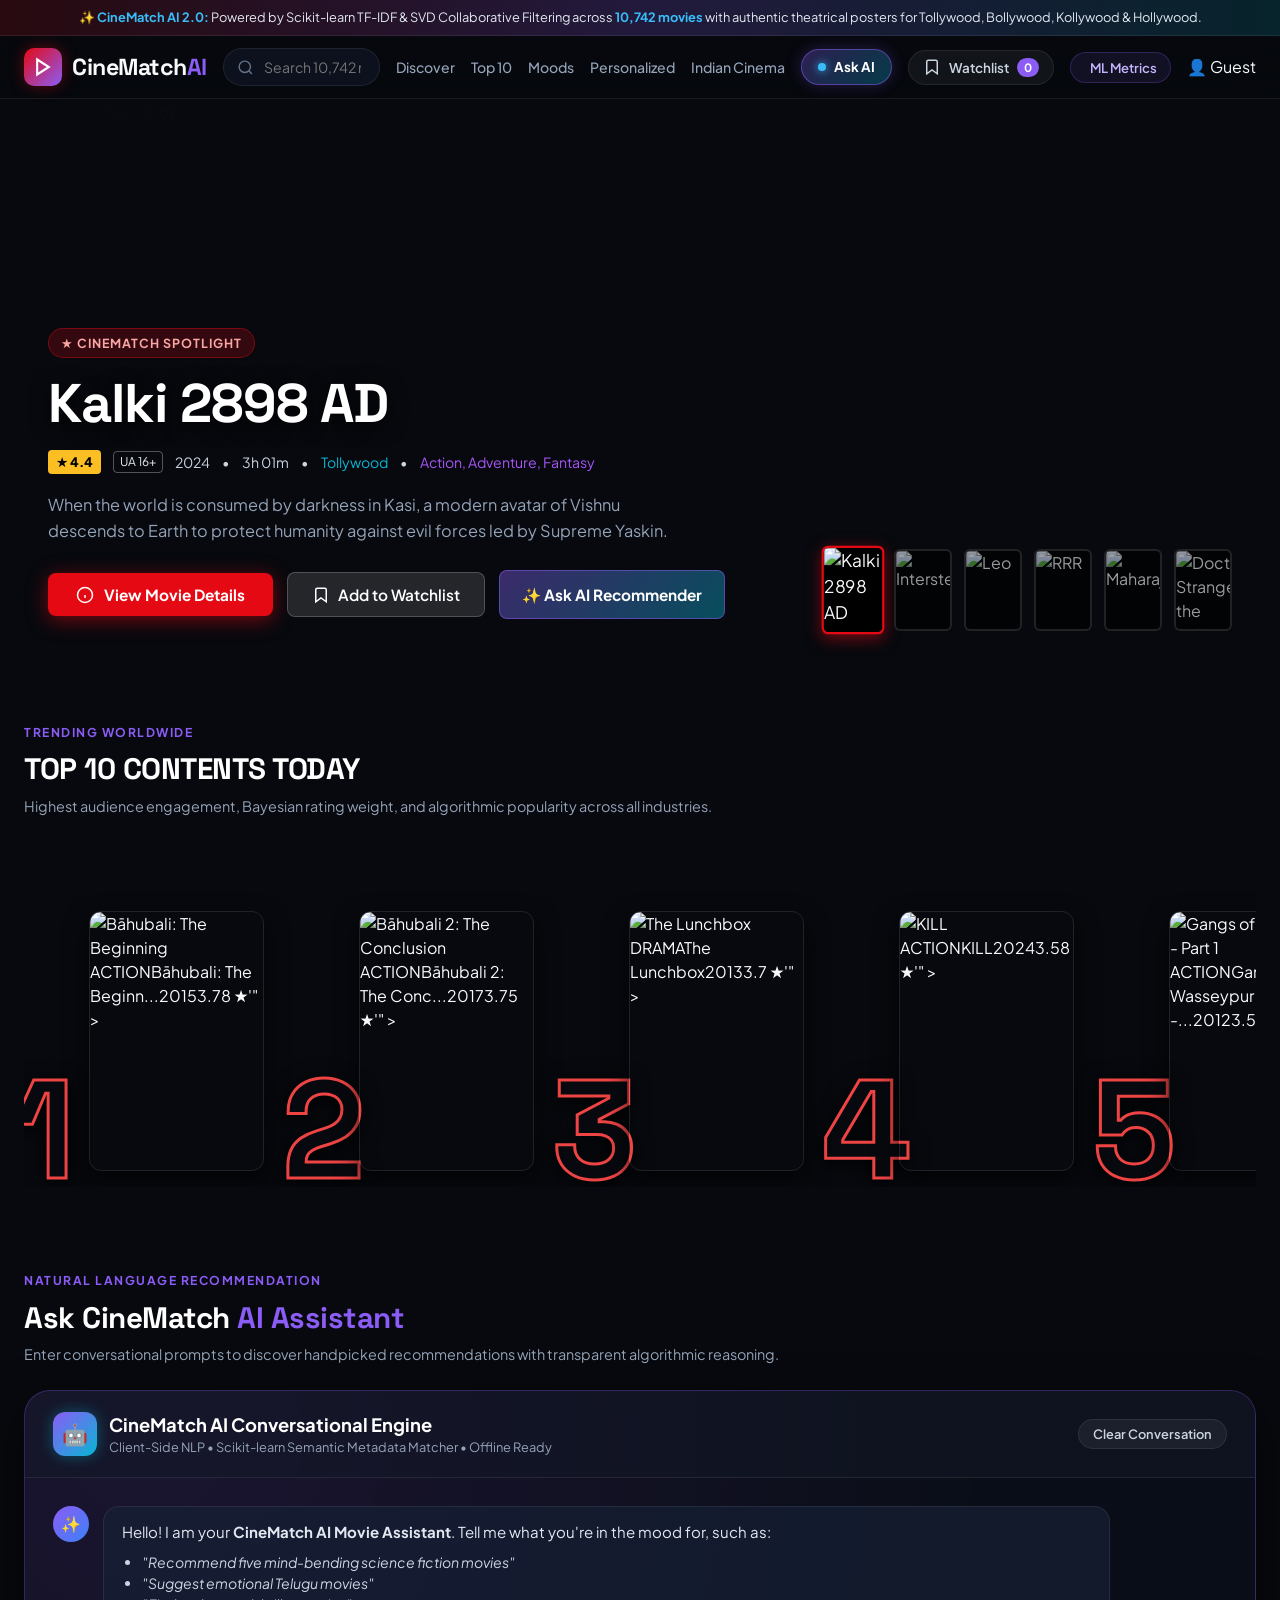
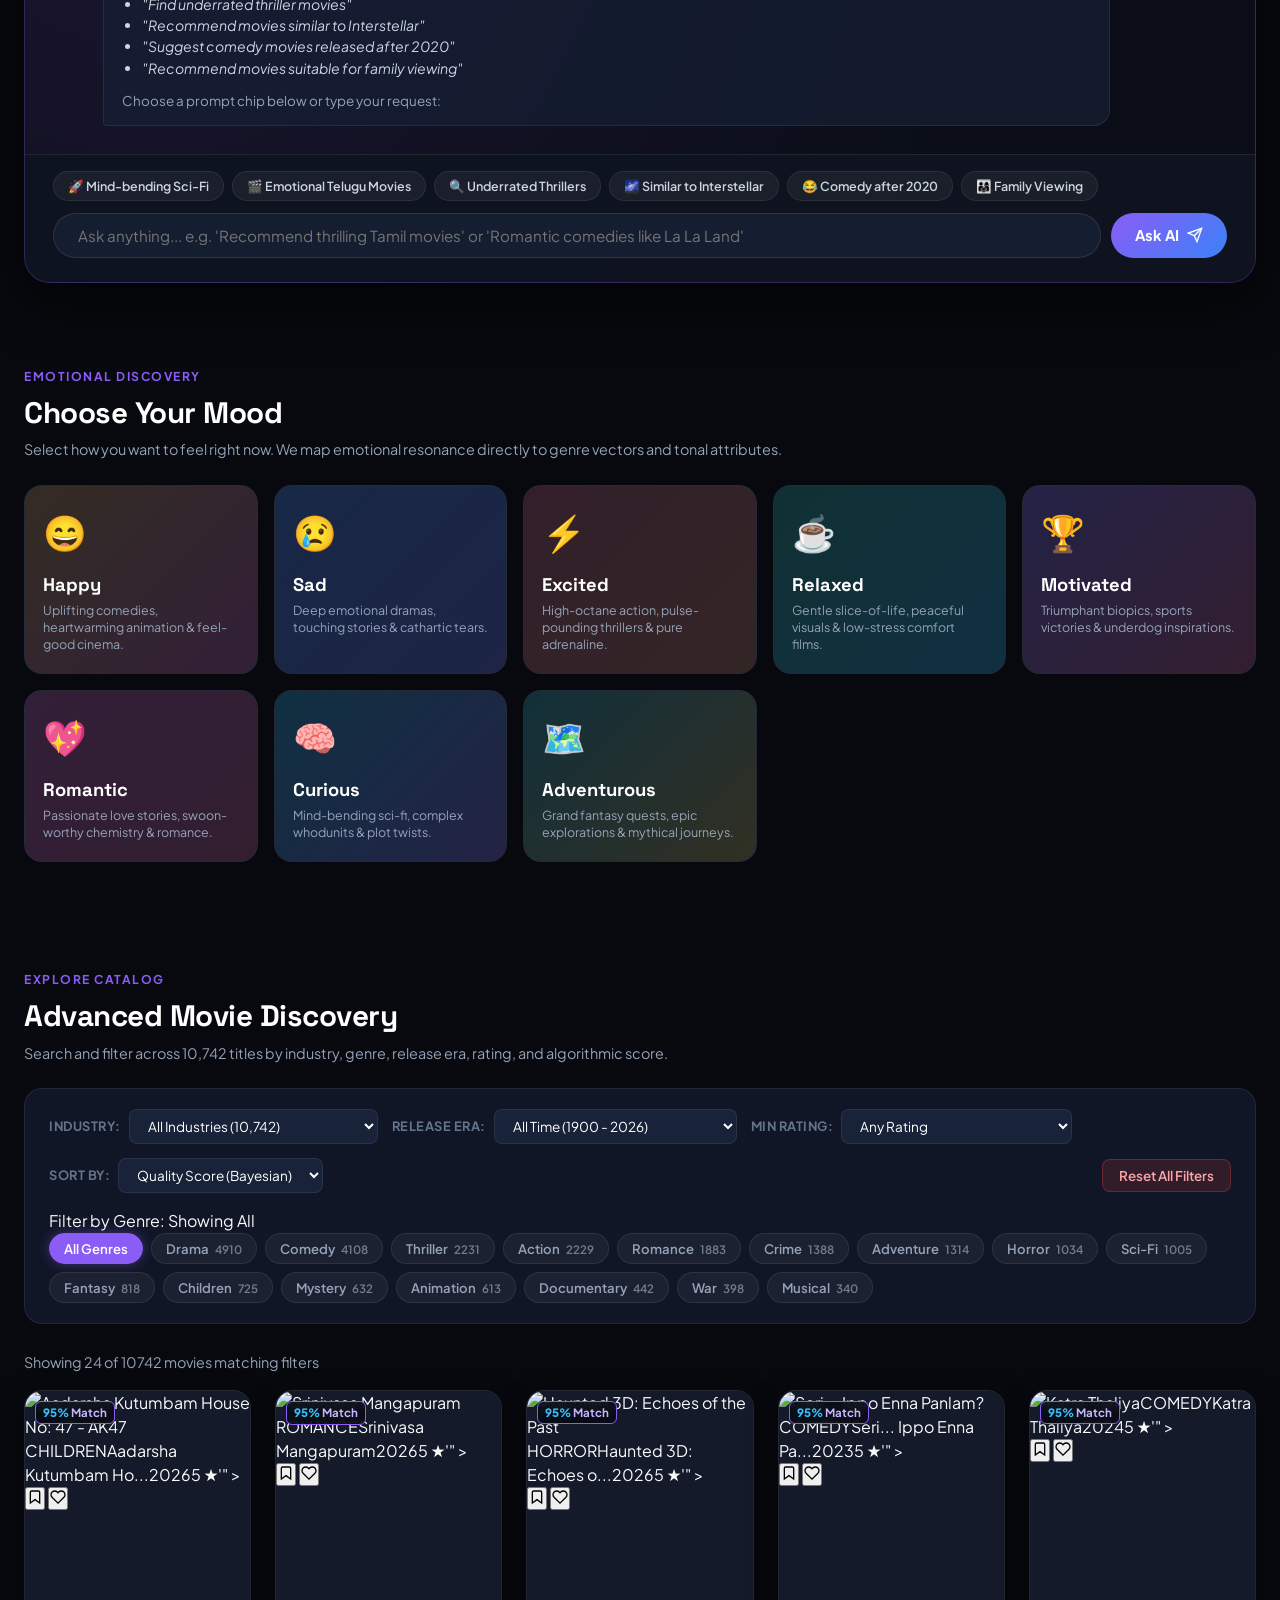
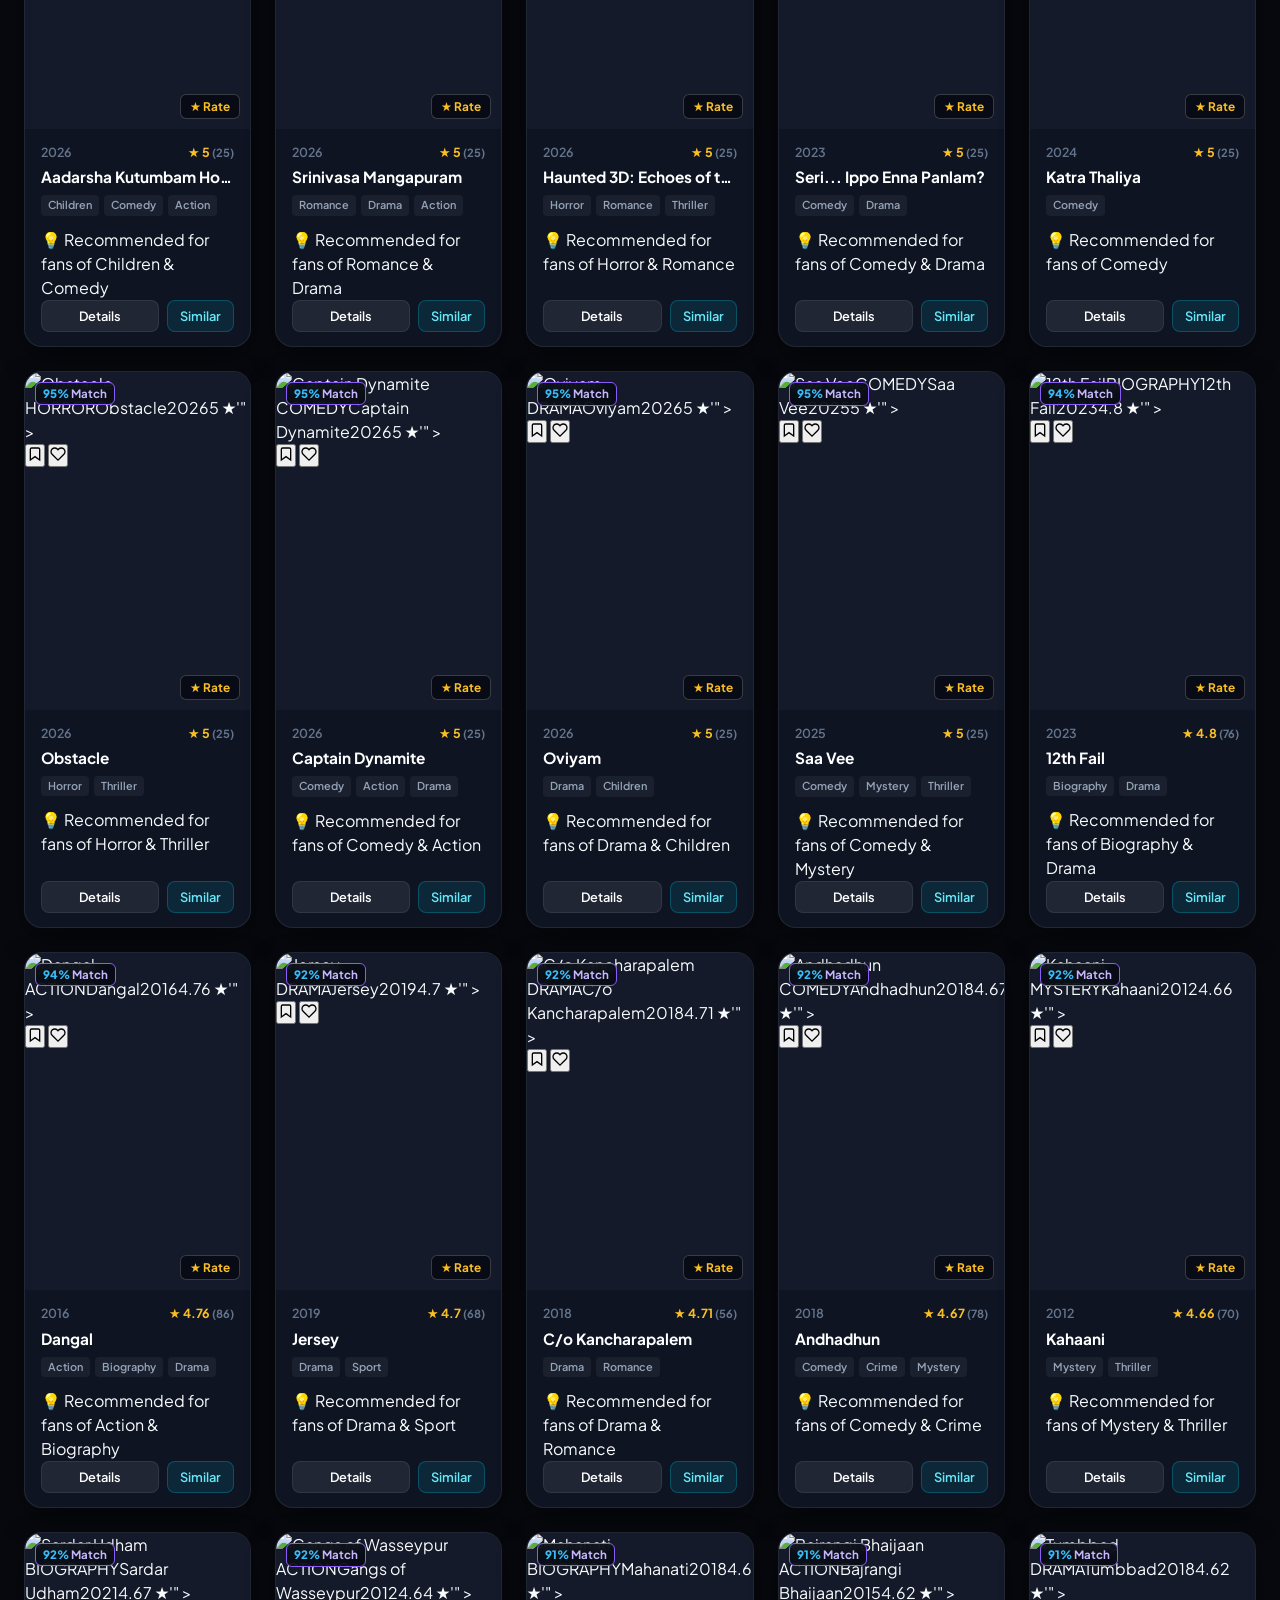
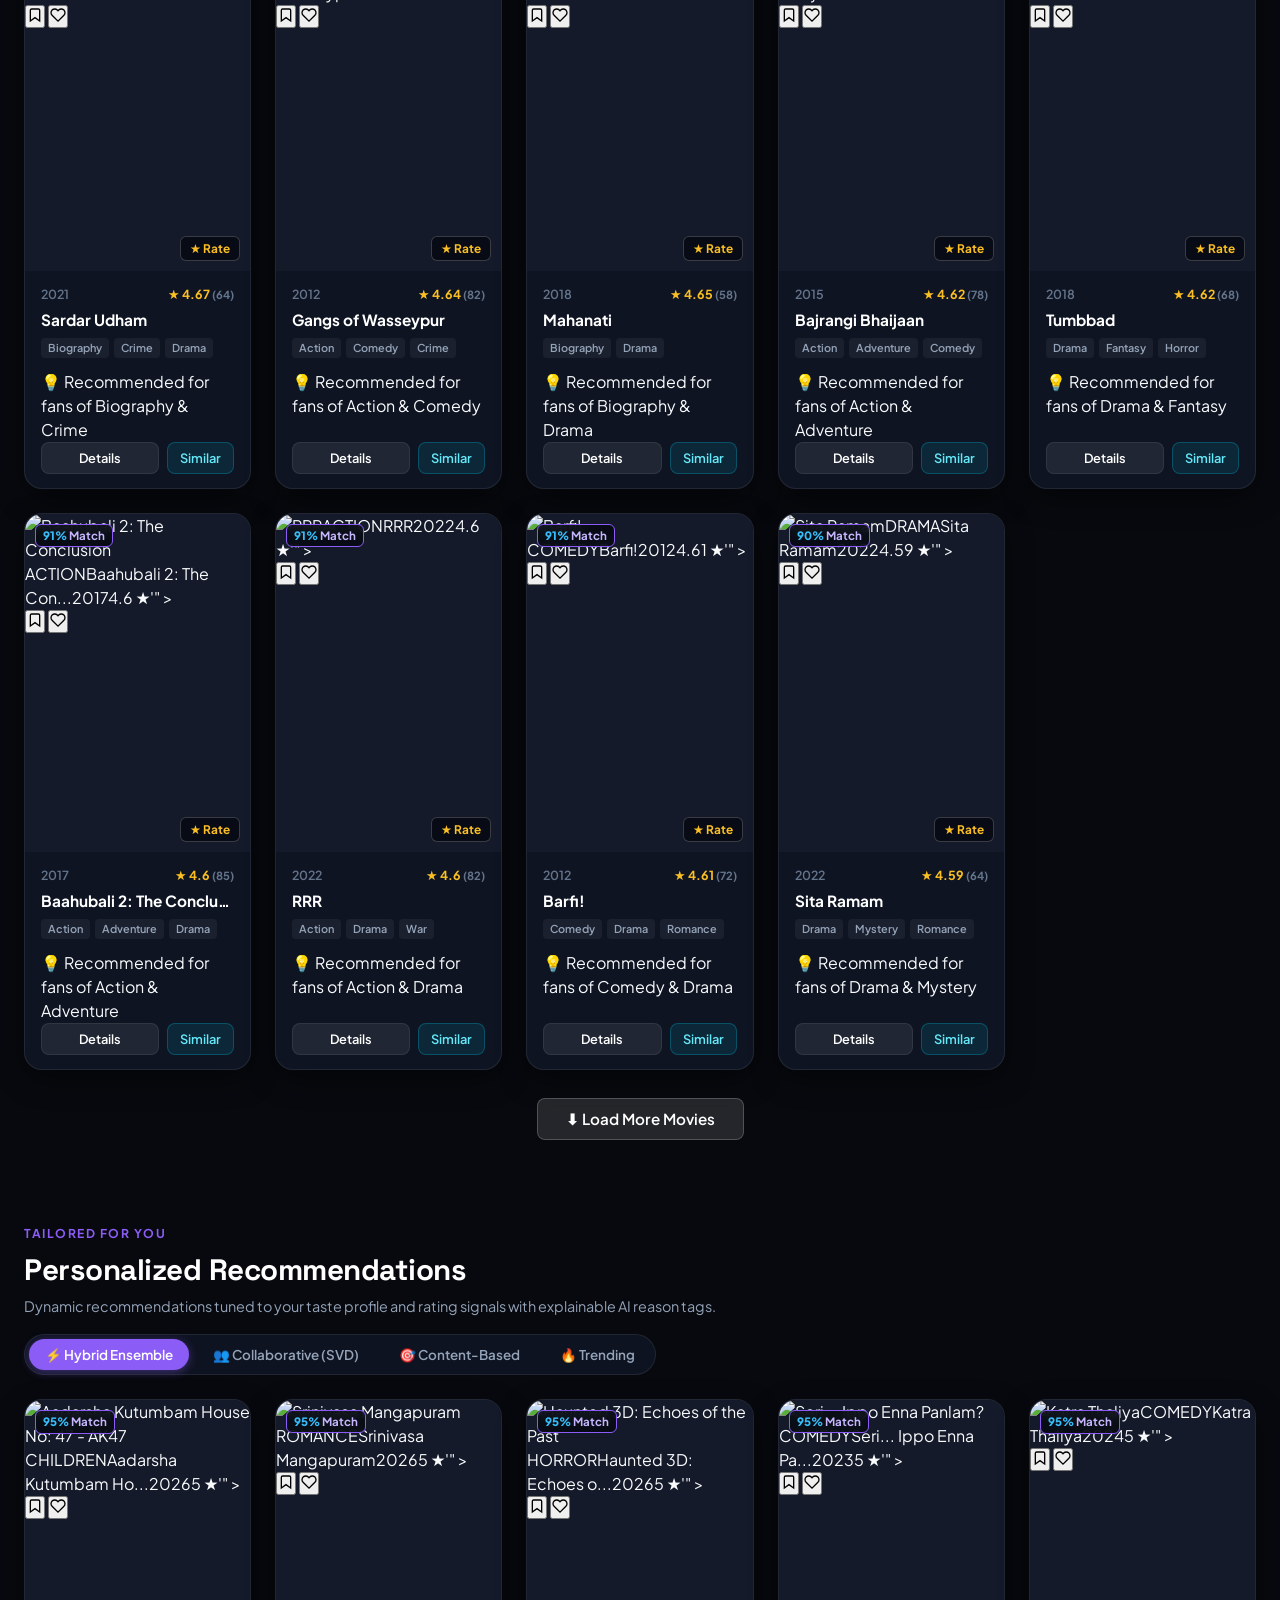
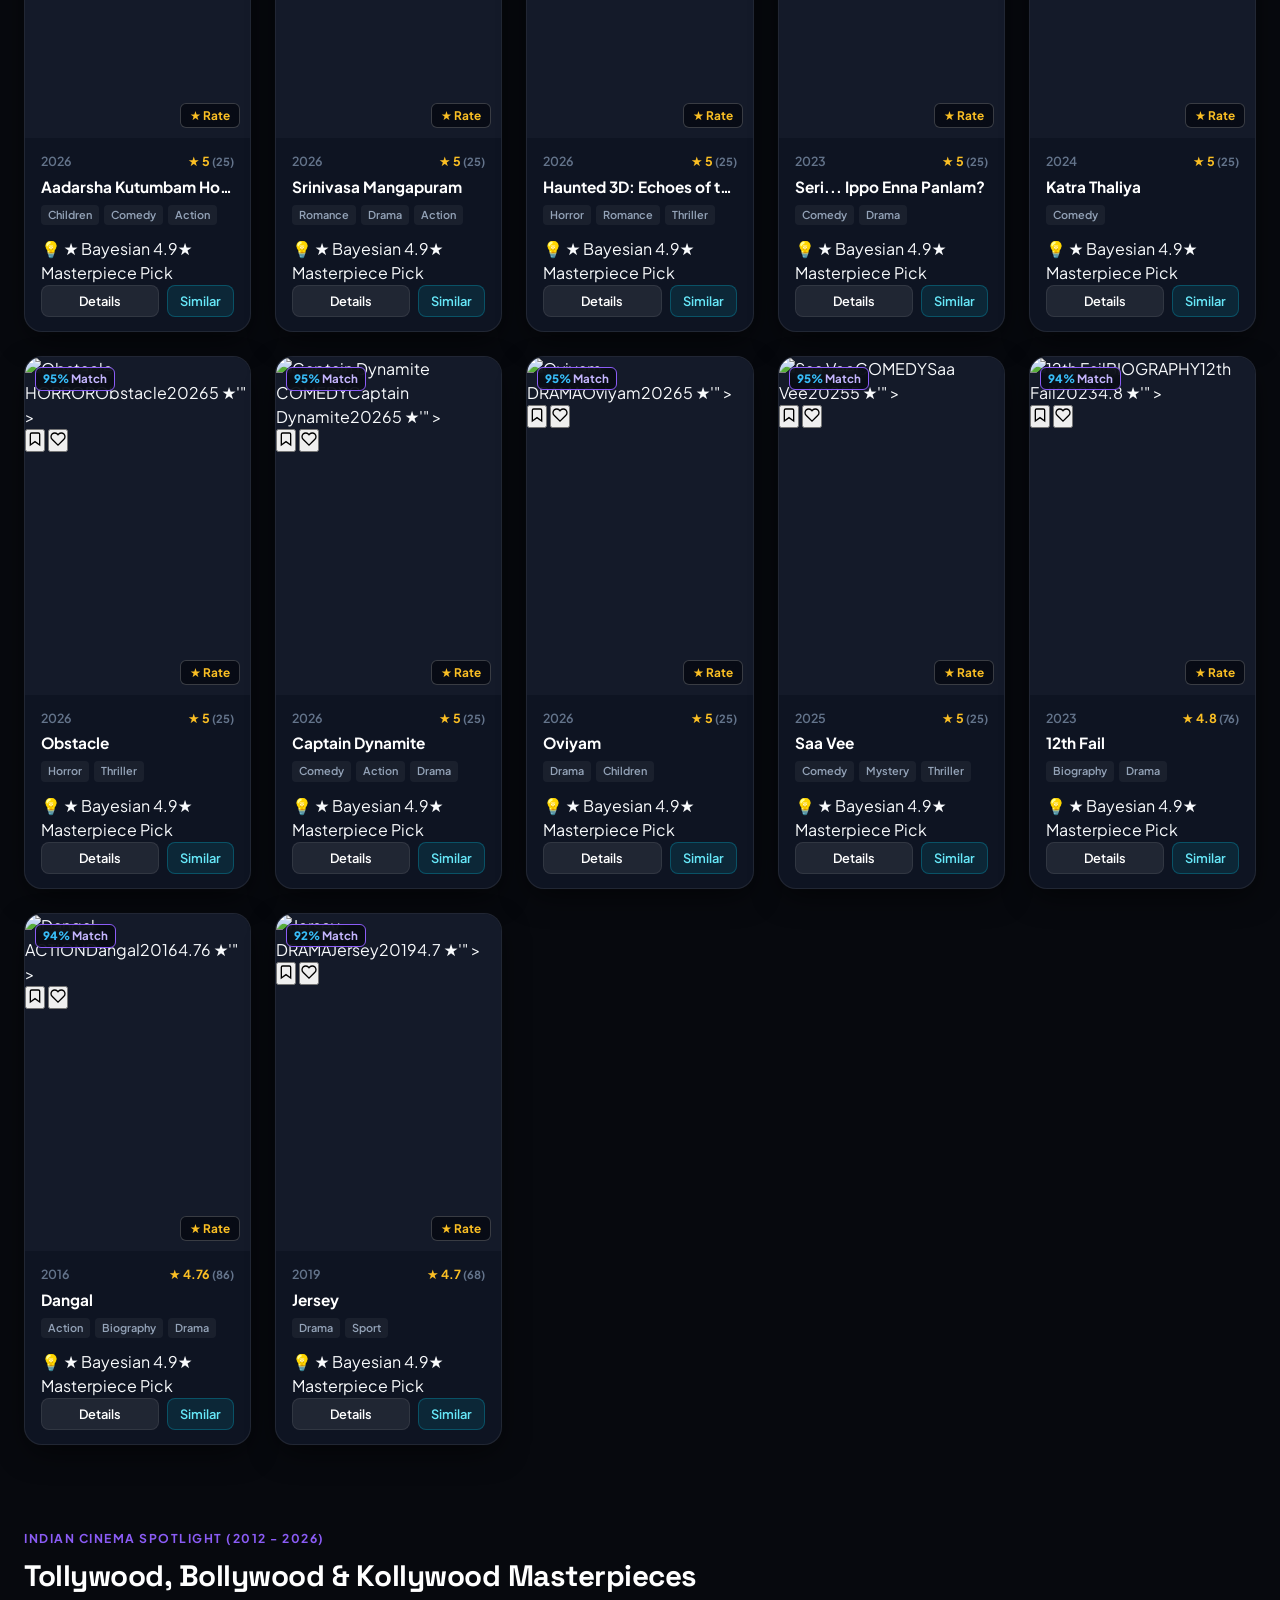
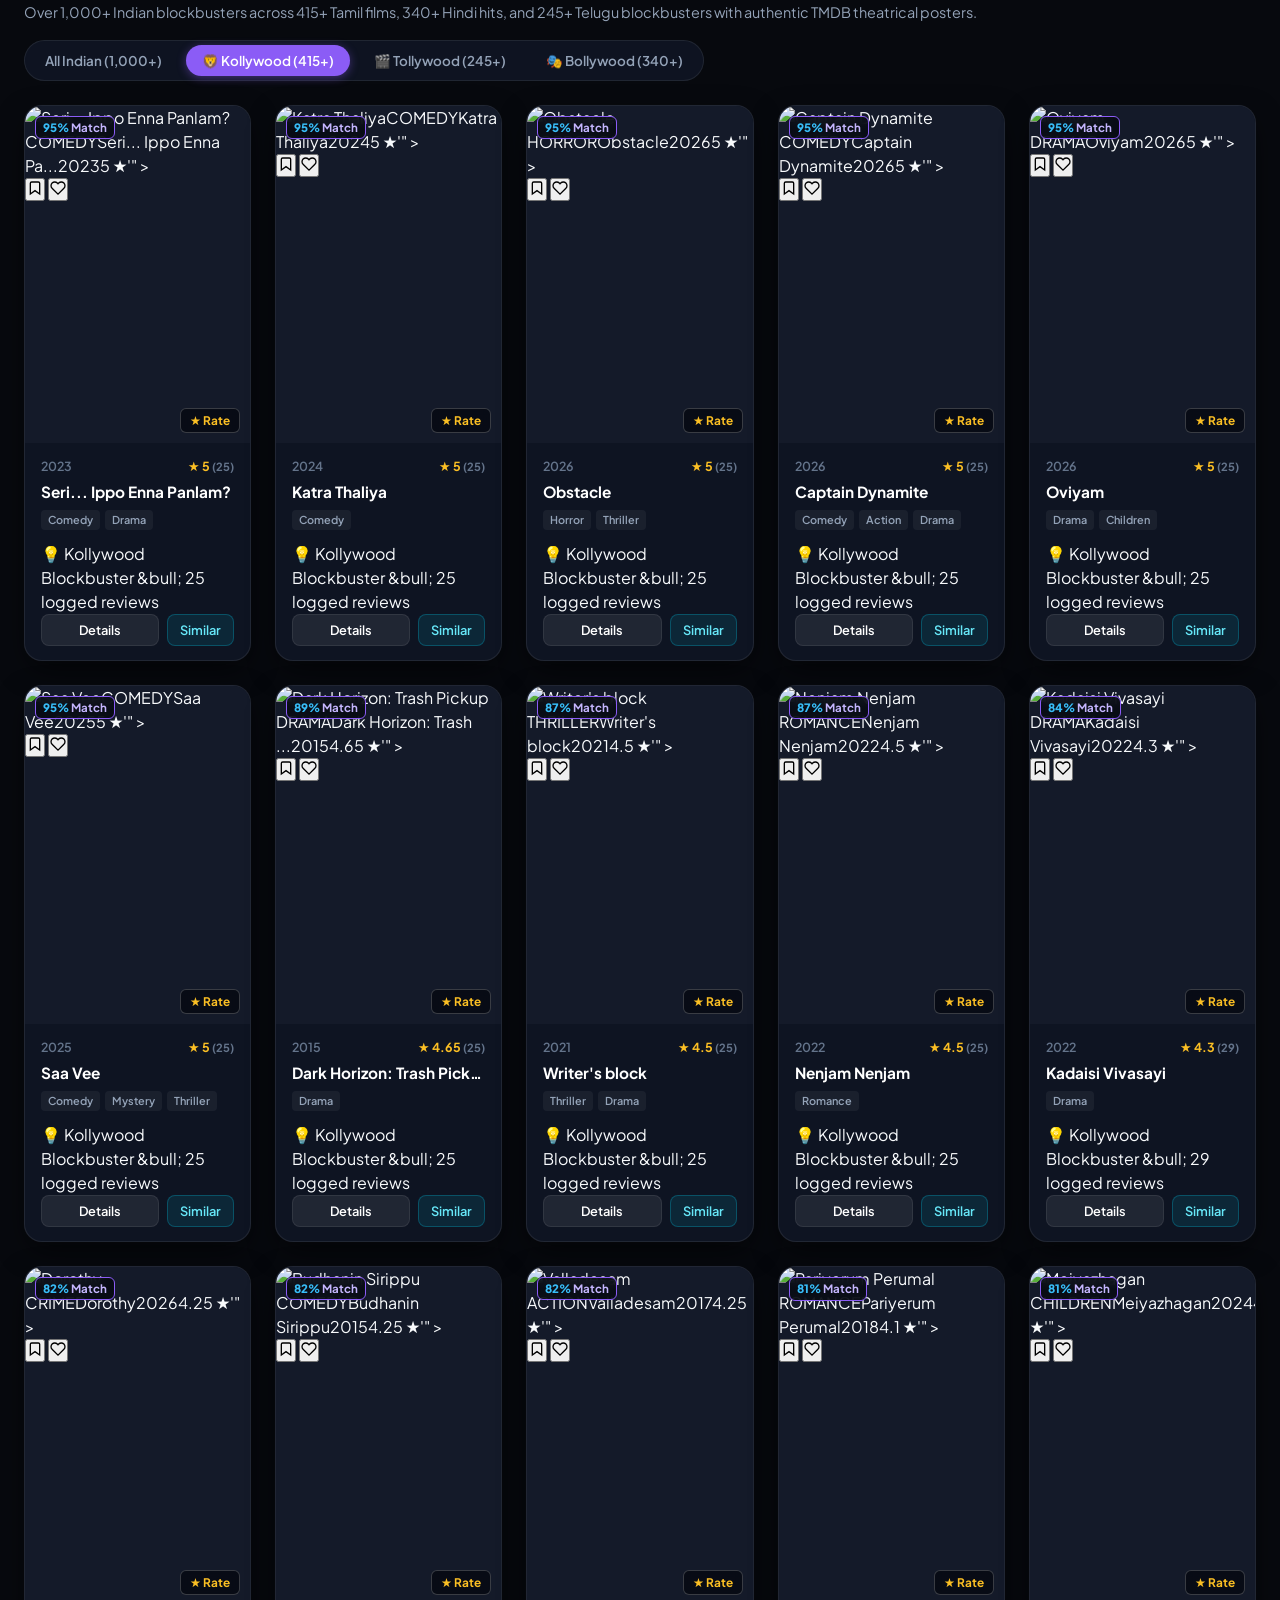
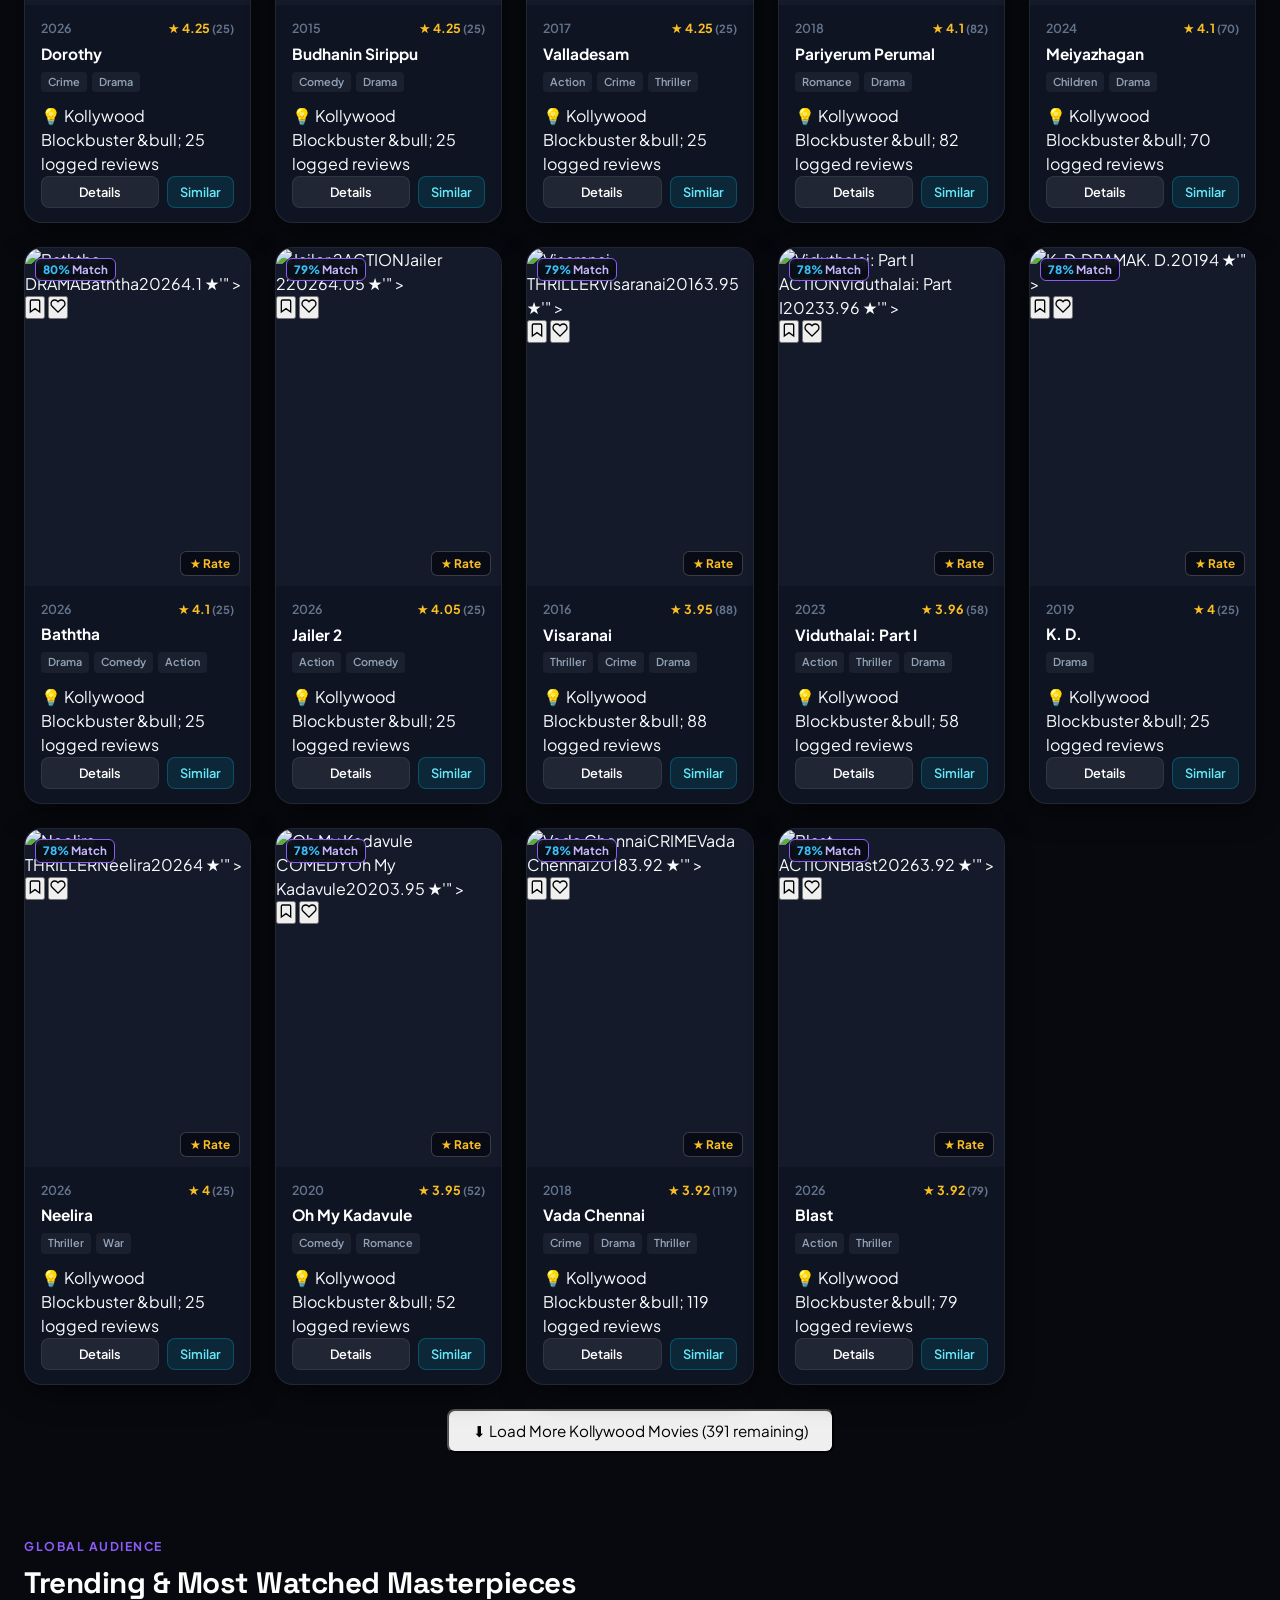
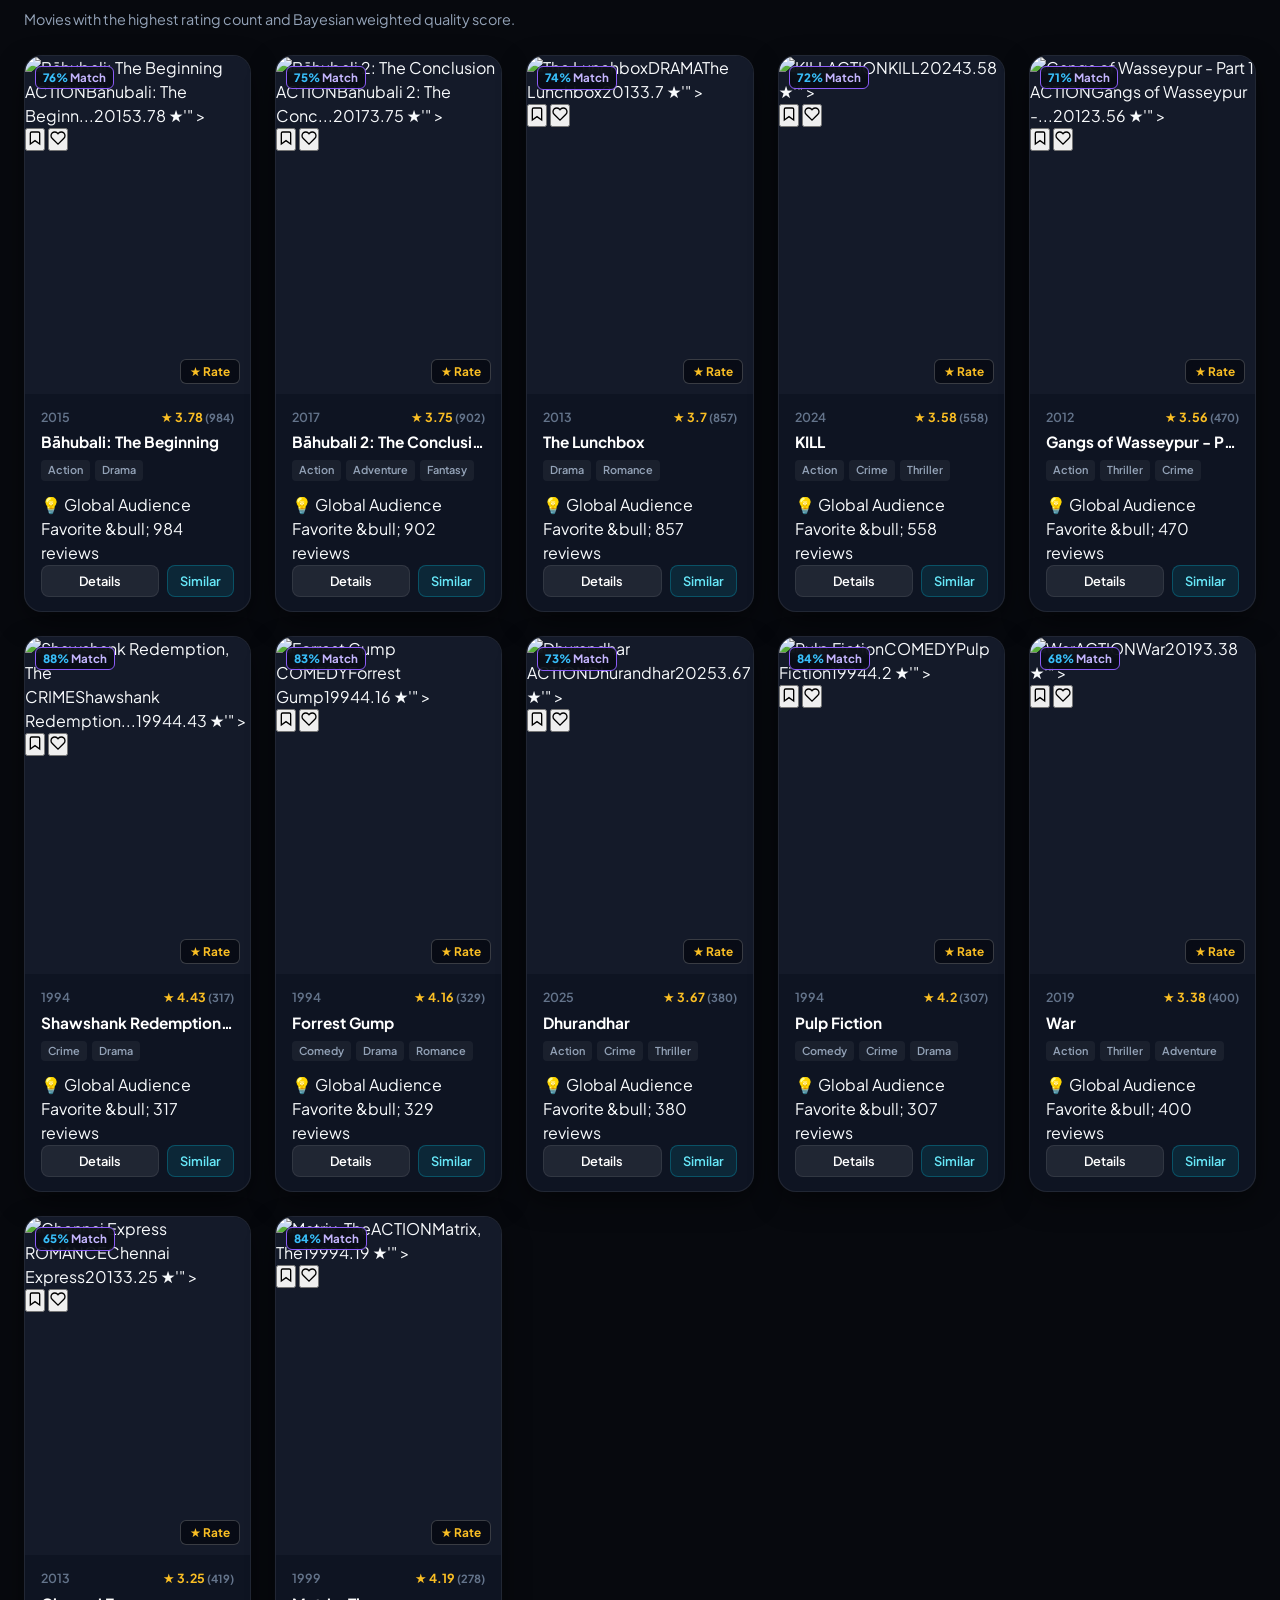
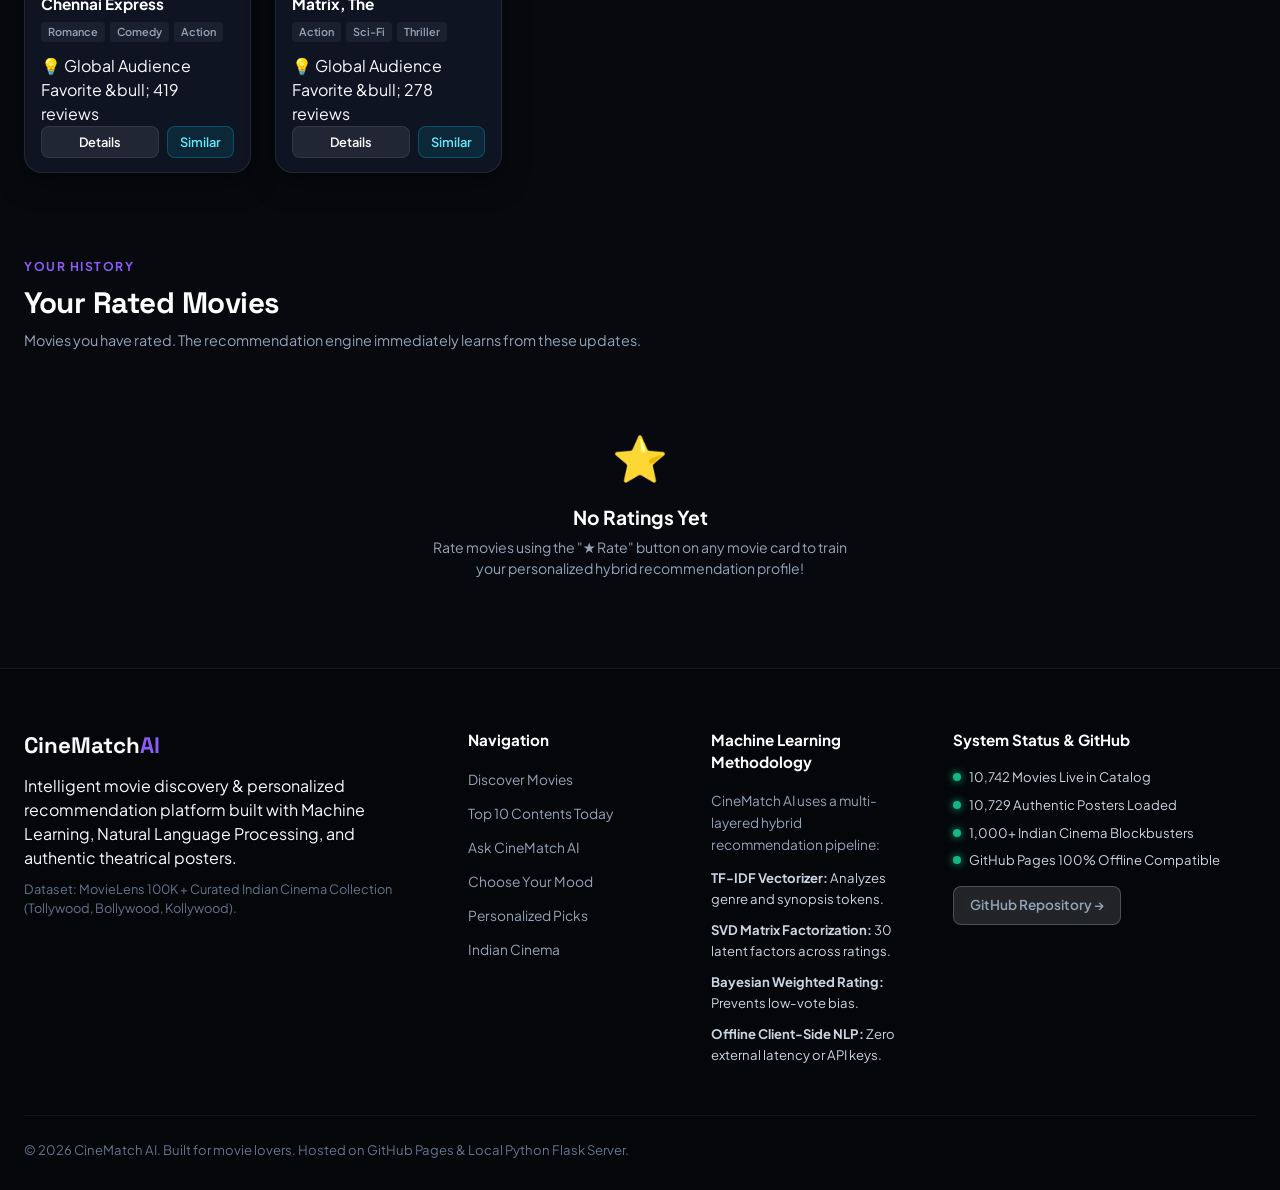
==== commit c71c5857: "Remove watch trailer buttons and trailer modal" ====
--- a/index.html
+++ b/index.html
@@ -125,19 +125,14 @@
         </p>
 
         <div class="hero-cta-group">
-          <button type="button" class="btn-hero-primary" id="heroWatchTrailerBtn">
-            <svg viewBox="0 0 24 24" fill="currentColor" width="18" height="18"><polygon points="5 3 19 12 5 21 5 3"></polygon></svg>
-            <span>Watch Trailer</span>
+          <button type="button" class="btn-hero-primary" id="heroDetailsBtn">
+            <svg viewBox="0 0 24 24" fill="none" stroke="currentColor" stroke-width="2" width="18" height="18"><circle cx="12" cy="12" r="10"></circle><line x1="12" y1="16" x2="12" y2="12"></line><line x1="12" y1="8" x2="12.01" y2="8"></line></svg>
+            <span>View Movie Details</span>
           </button>
           
           <button type="button" class="btn-hero-secondary" id="heroWatchlistBtn">
             <svg viewBox="0 0 24 24" fill="none" stroke="currentColor" stroke-width="2" width="18" height="18"><path d="M19 21l-7-5-7 5V5a2 2 0 0 1 2-2h10a2 2 0 0 1 2 2z"></path></svg>
             <span id="heroWatchlistBtnText">Add to Watchlist</span>
-          </button>
-
-          <button type="button" class="btn-hero-secondary" id="heroDetailsBtn">
-            <svg viewBox="0 0 24 24" fill="none" stroke="currentColor" stroke-width="2" width="18" height="18"><circle cx="12" cy="12" r="10"></circle><line x1="12" y1="16" x2="12" y2="12"></line><line x1="12" y1="8" x2="12.01" y2="8"></line></svg>
-            <span>Details</span>
           </button>
 
           <a href="#ai-assistant" class="btn-hero-ai">
@@ -517,19 +512,6 @@
     </div>
   </div>
 
-  <!-- Trailer Video Modal (Responsive 16:9 Player) -->
-  <div id="trailerModal" class="modal-overlay" role="dialog" aria-modal="true">
-    <div class="trailer-modal-card">
-      <div class="modal-header" style="padding: 16px 20px; background: #111726; margin: 0;">
-        <h3 id="trailerModalTitle" style="font-size: 1.1rem; color: #fff;">Official Trailer</h3>
-        <button class="modal-close-btn" id="closeTrailerModalBtn" style="position: static;">&times;</button>
-      </div>
-      <div class="video-responsive-wrap">
-        <iframe id="trailerIframe" src="" allow="accelerometer; autoplay; clipboard-write; encrypted-media; gyroscope; picture-in-picture" allowfullscreen></iframe>
-      </div>
-    </div>
-  </div>
-
   <!-- Personal Watchlist & Favourites Modal (Requirement 6) -->
   <div id="watchlistModal" class="modal-overlay" role="dialog" aria-modal="true">
     <div class="watchlist-modal-card">
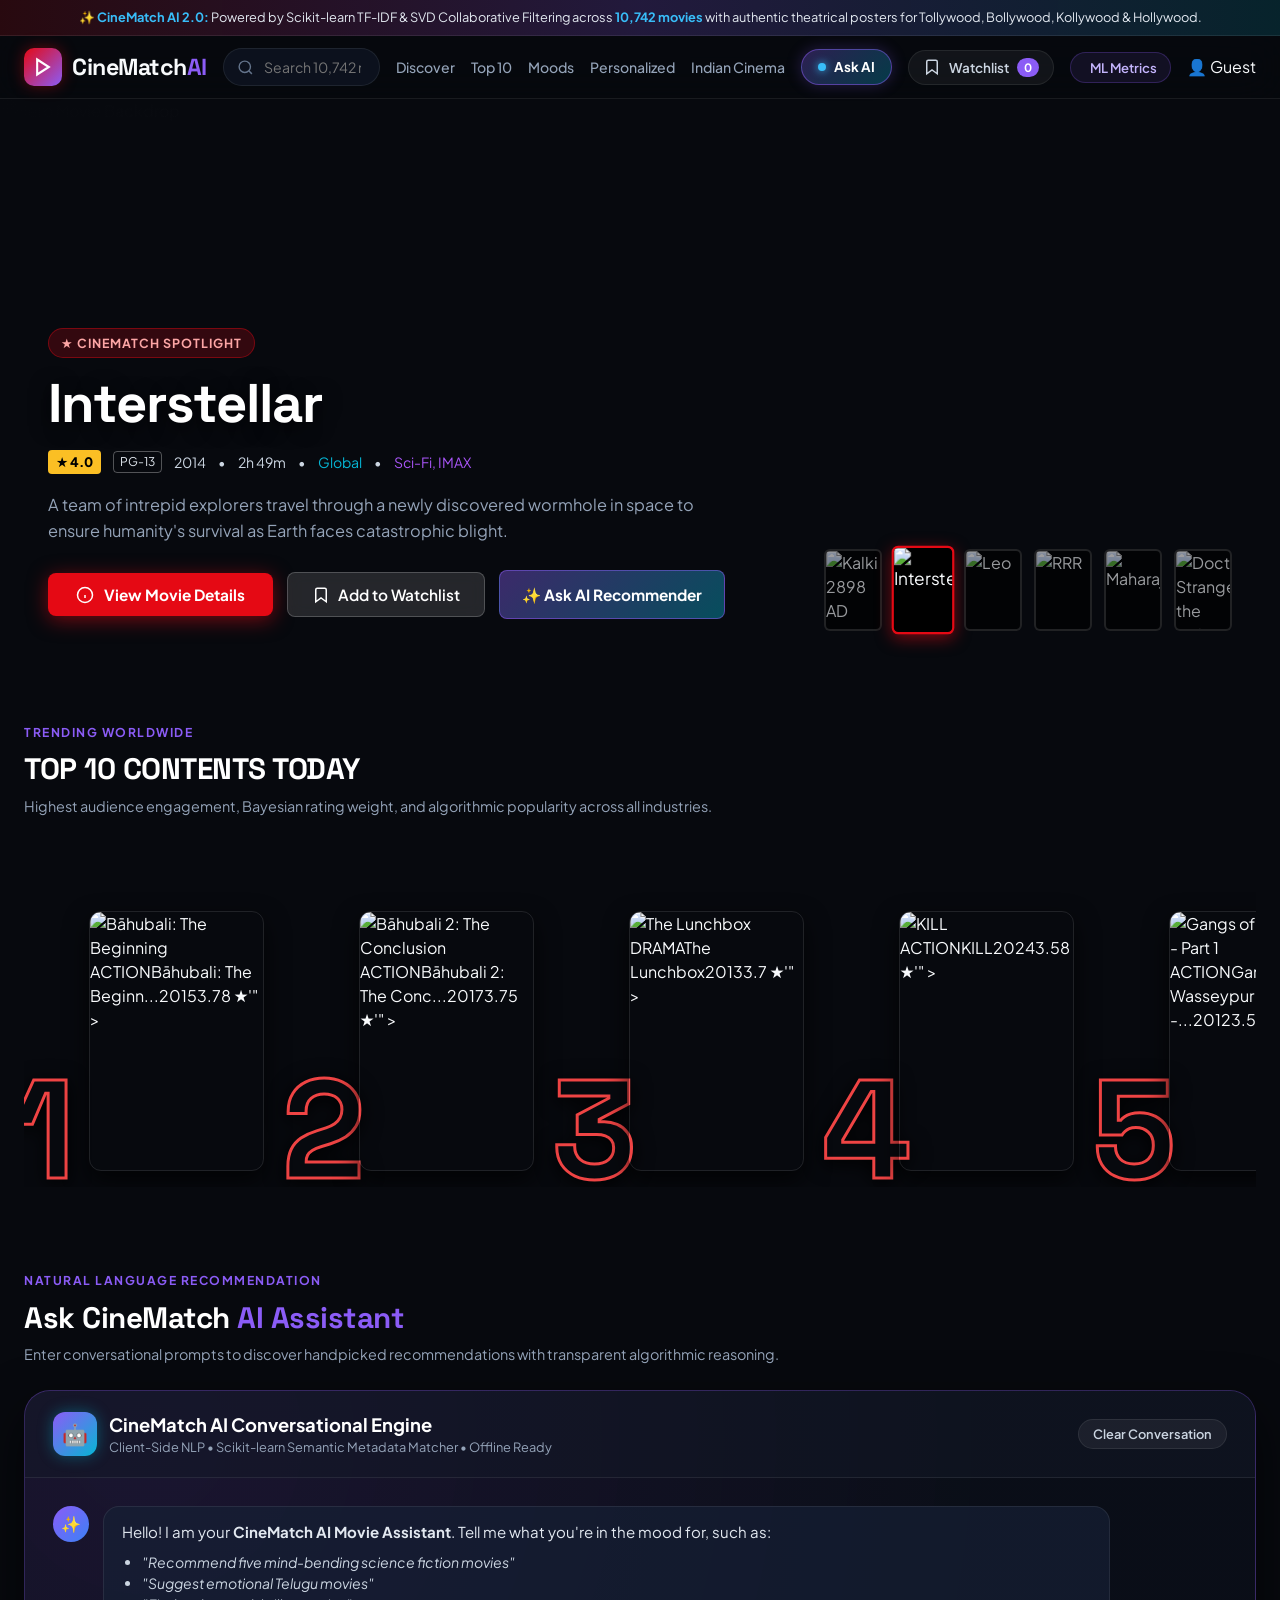
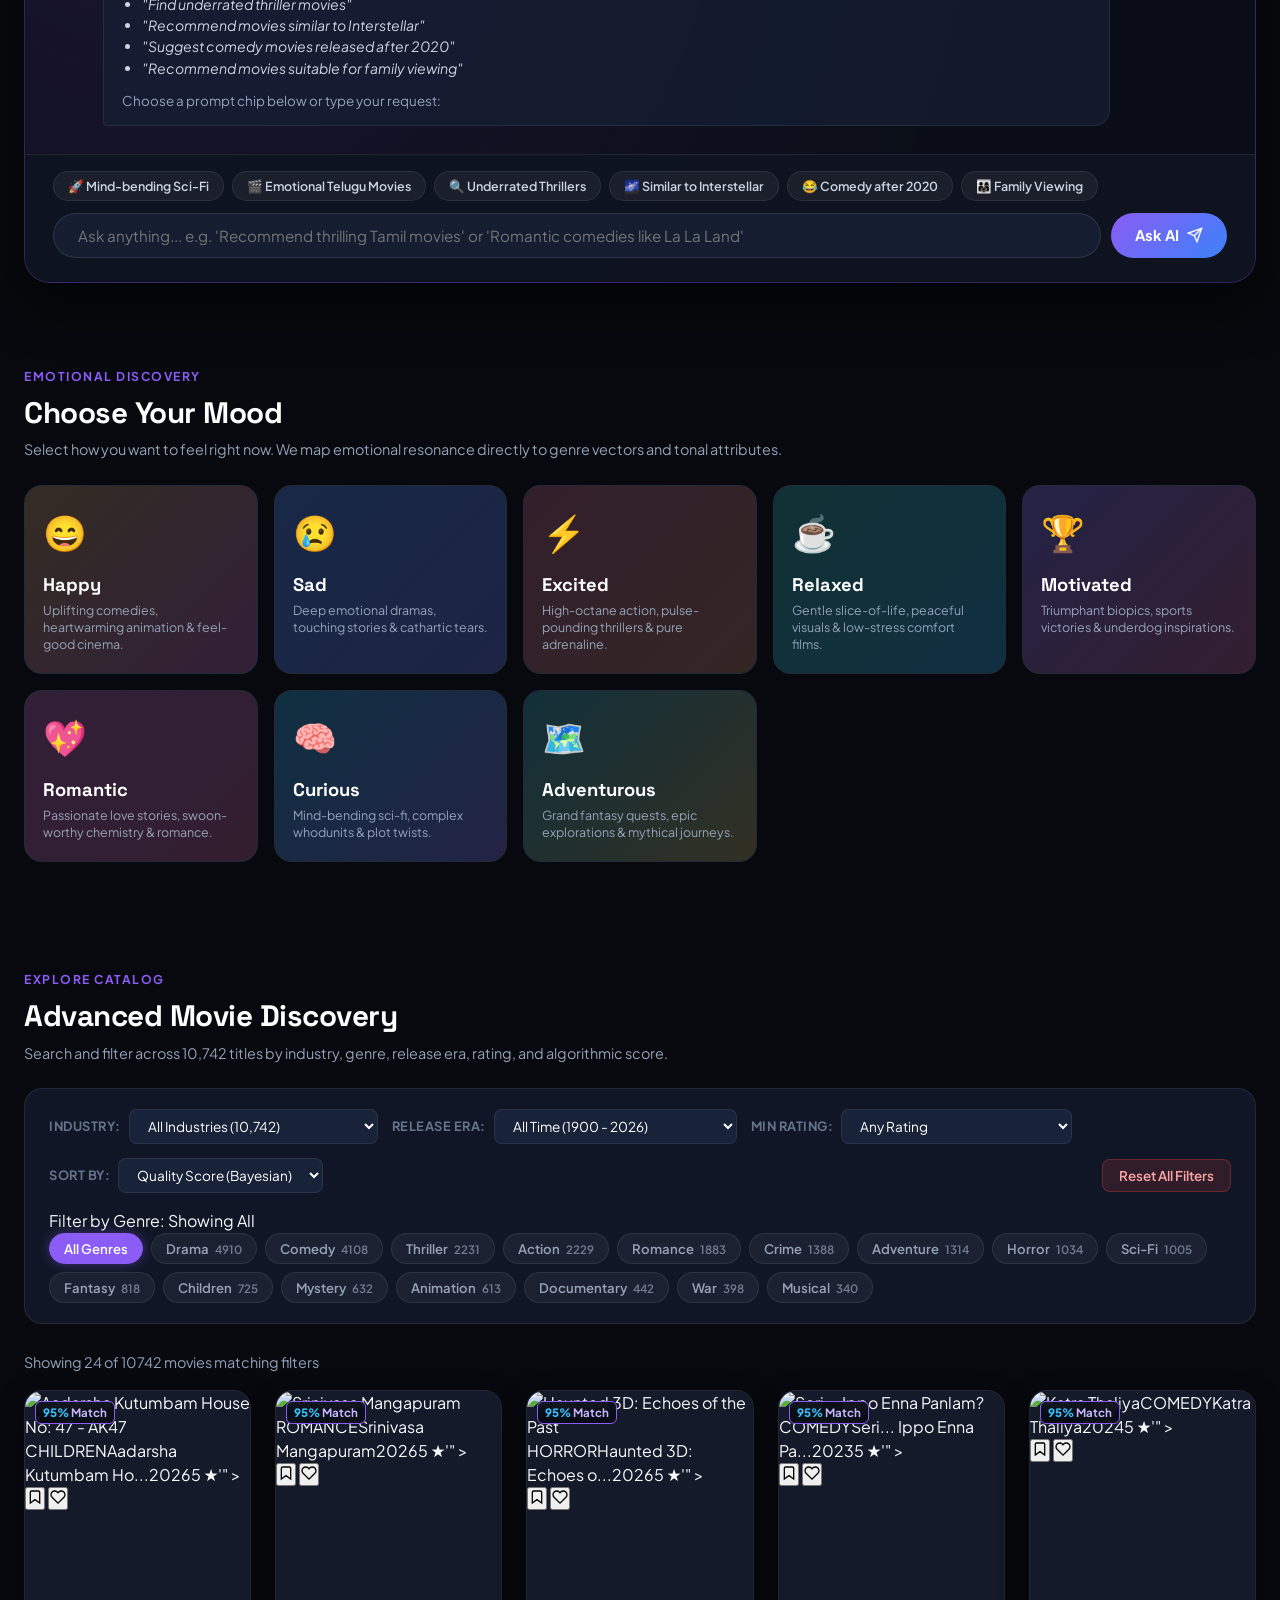
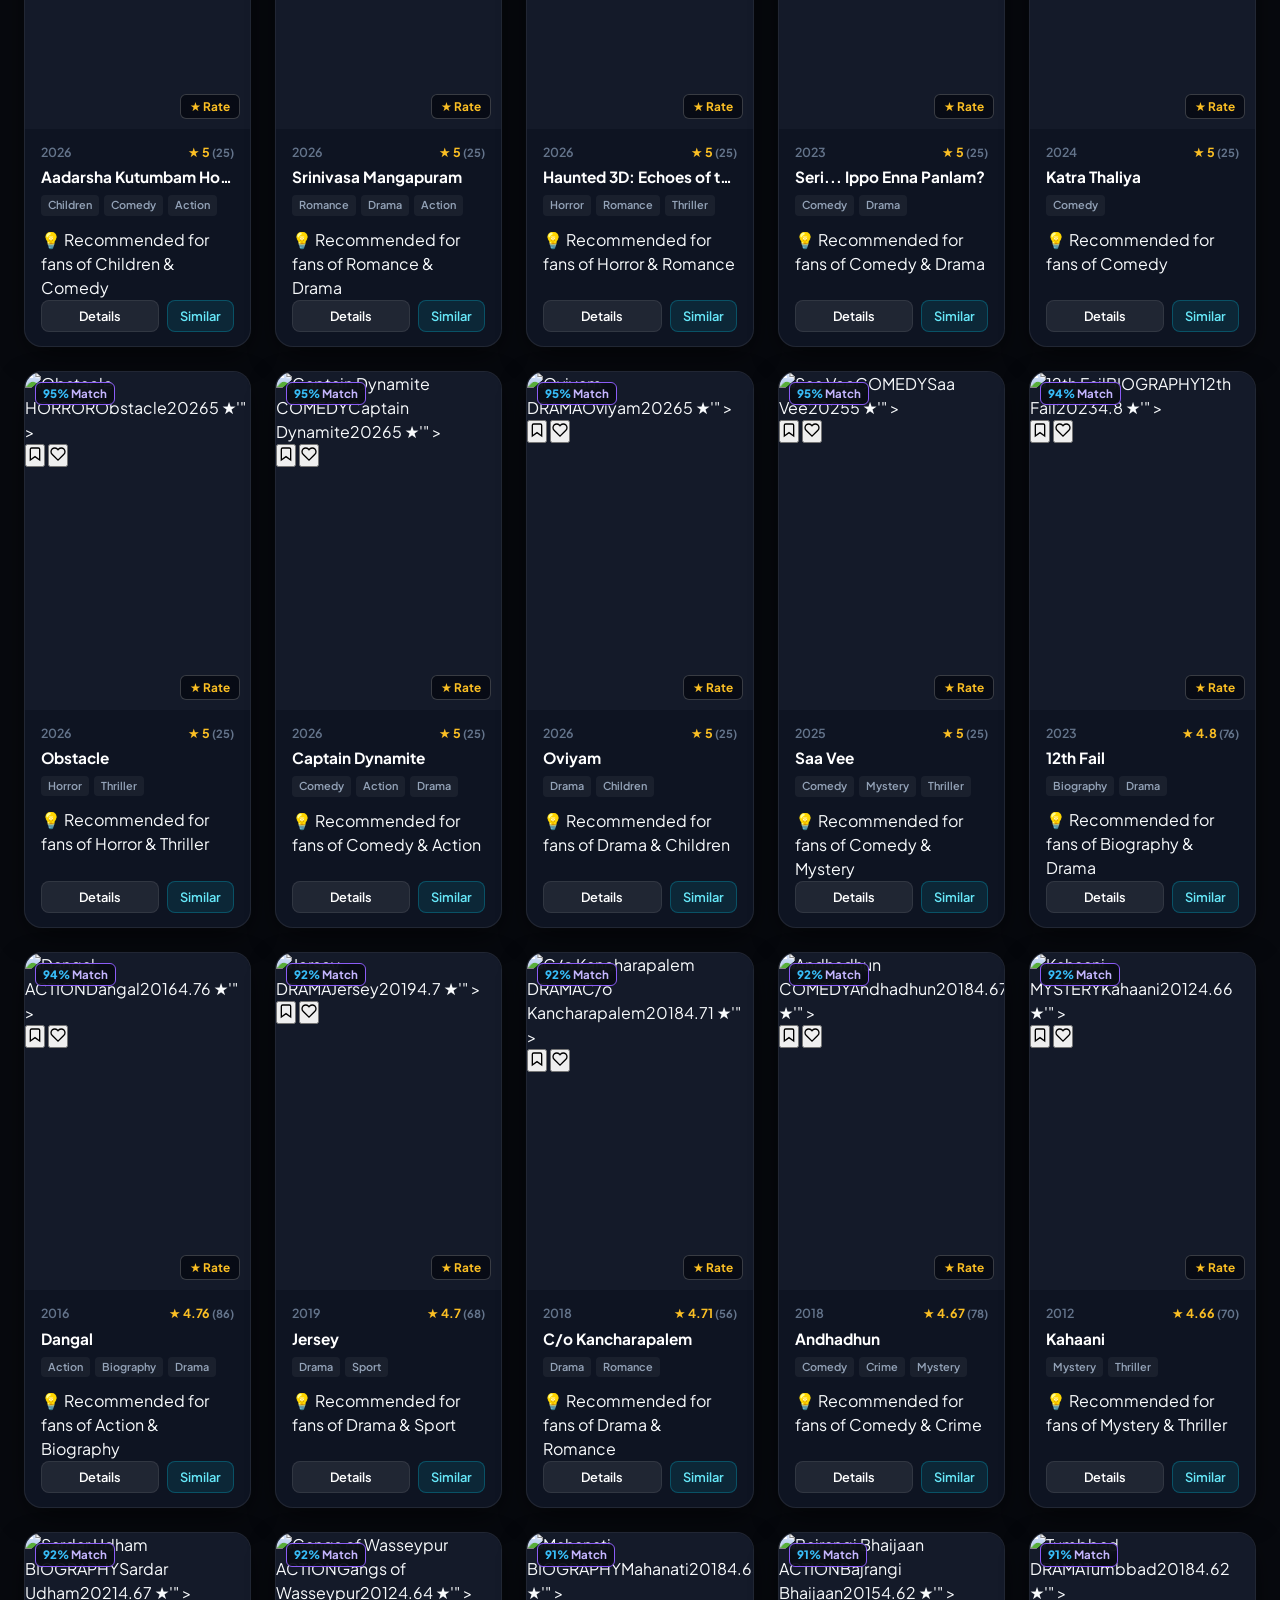
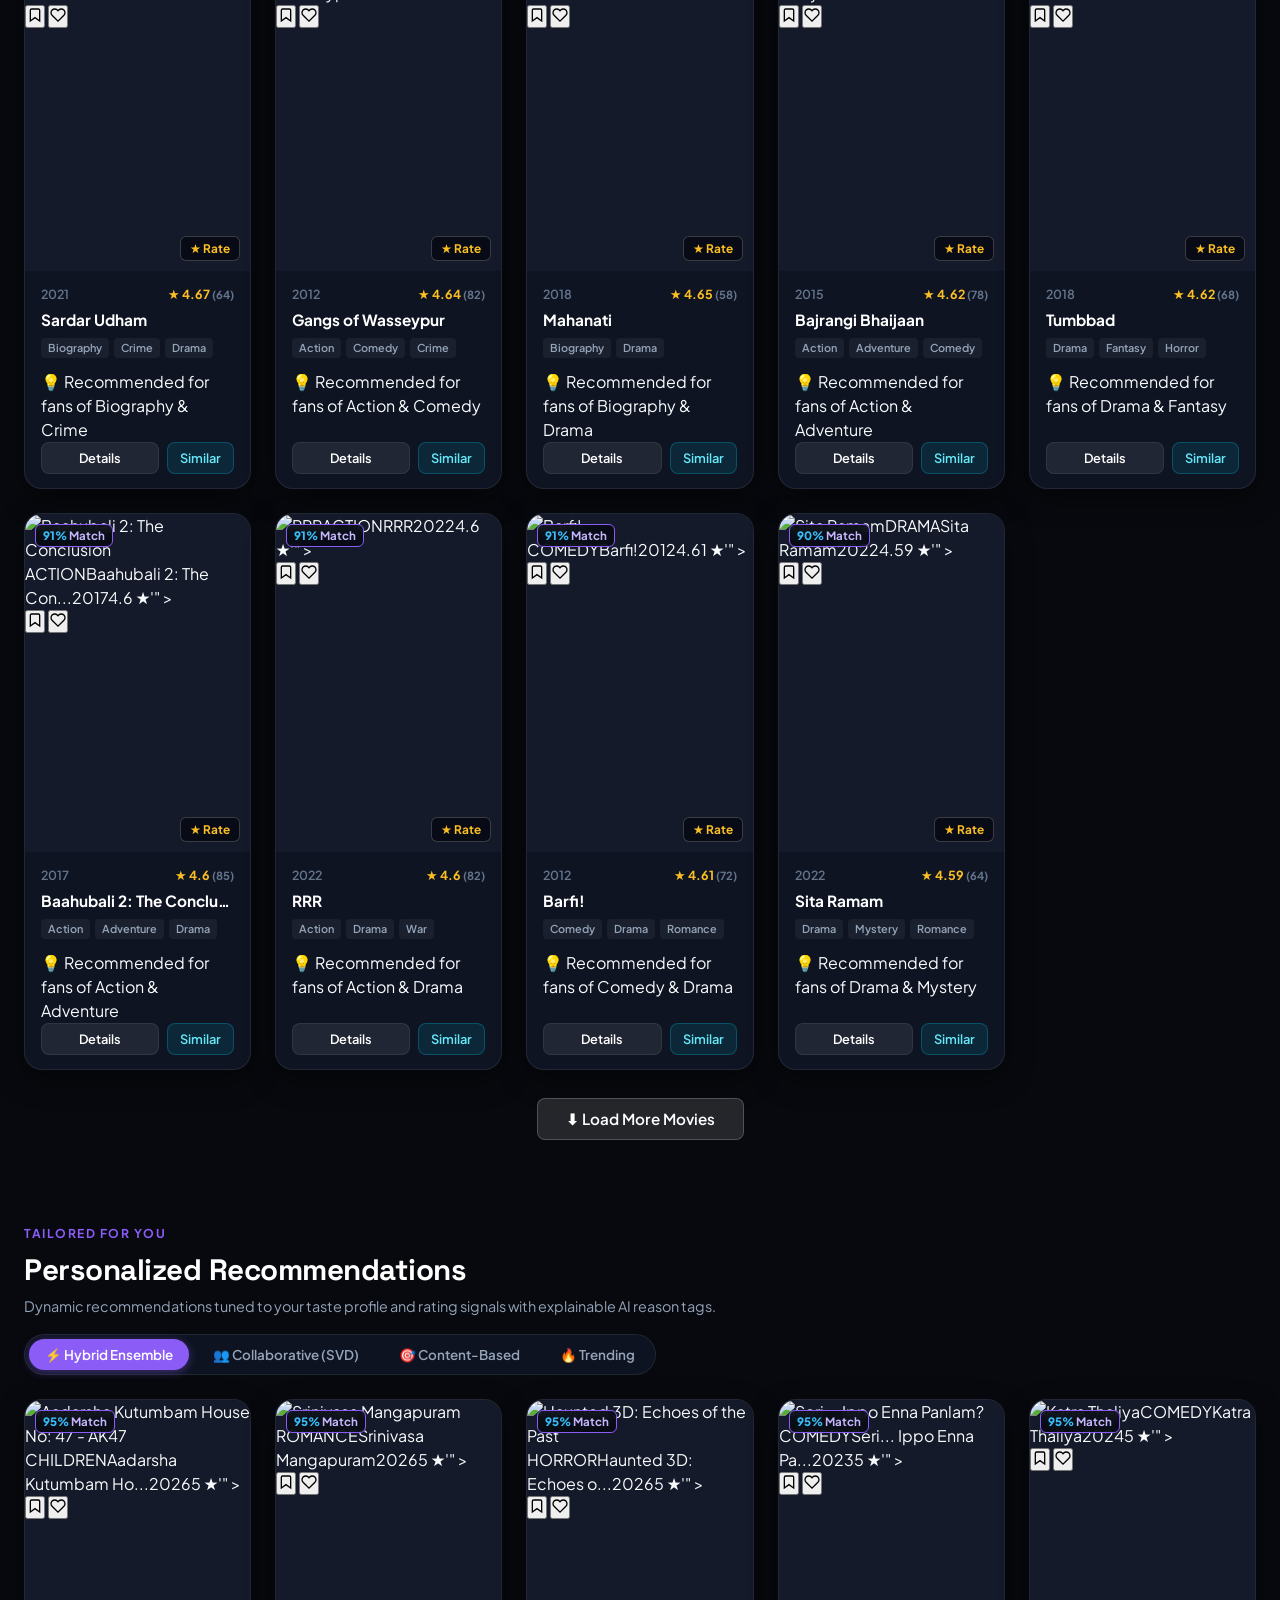
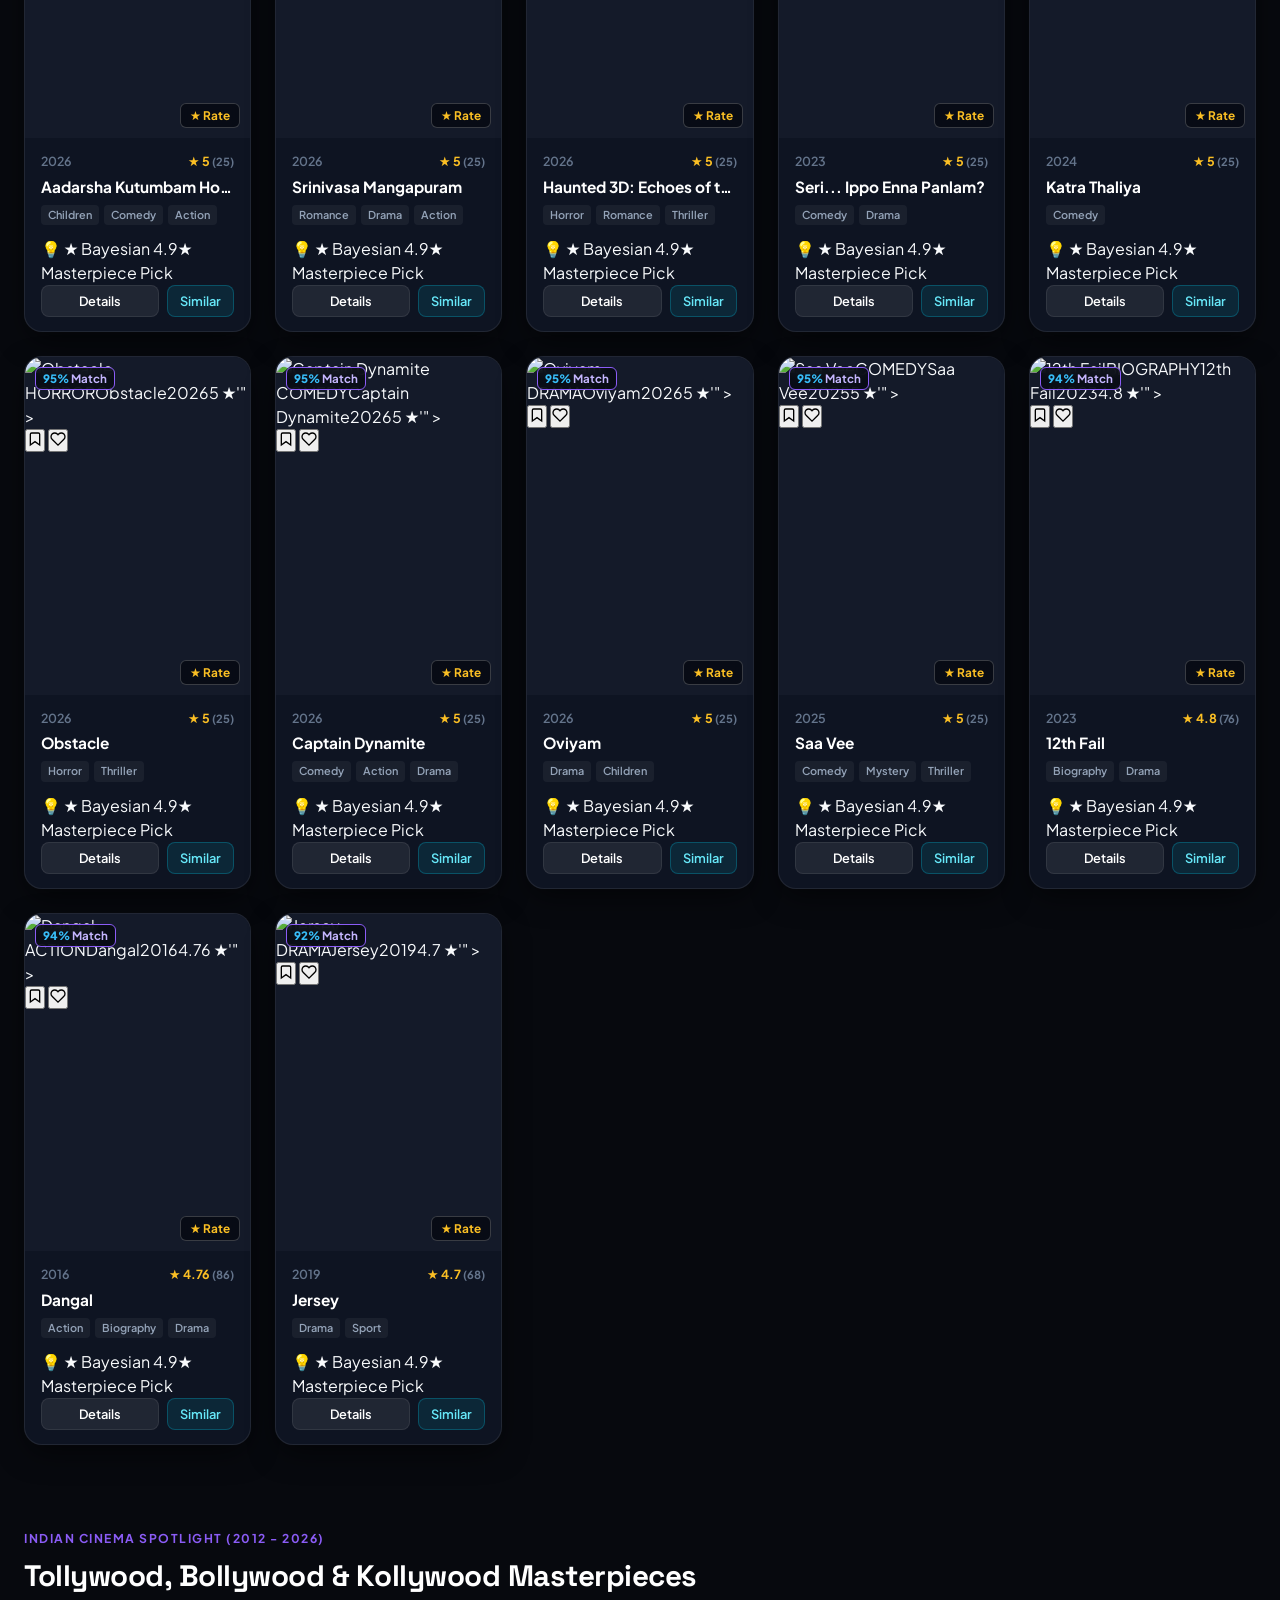
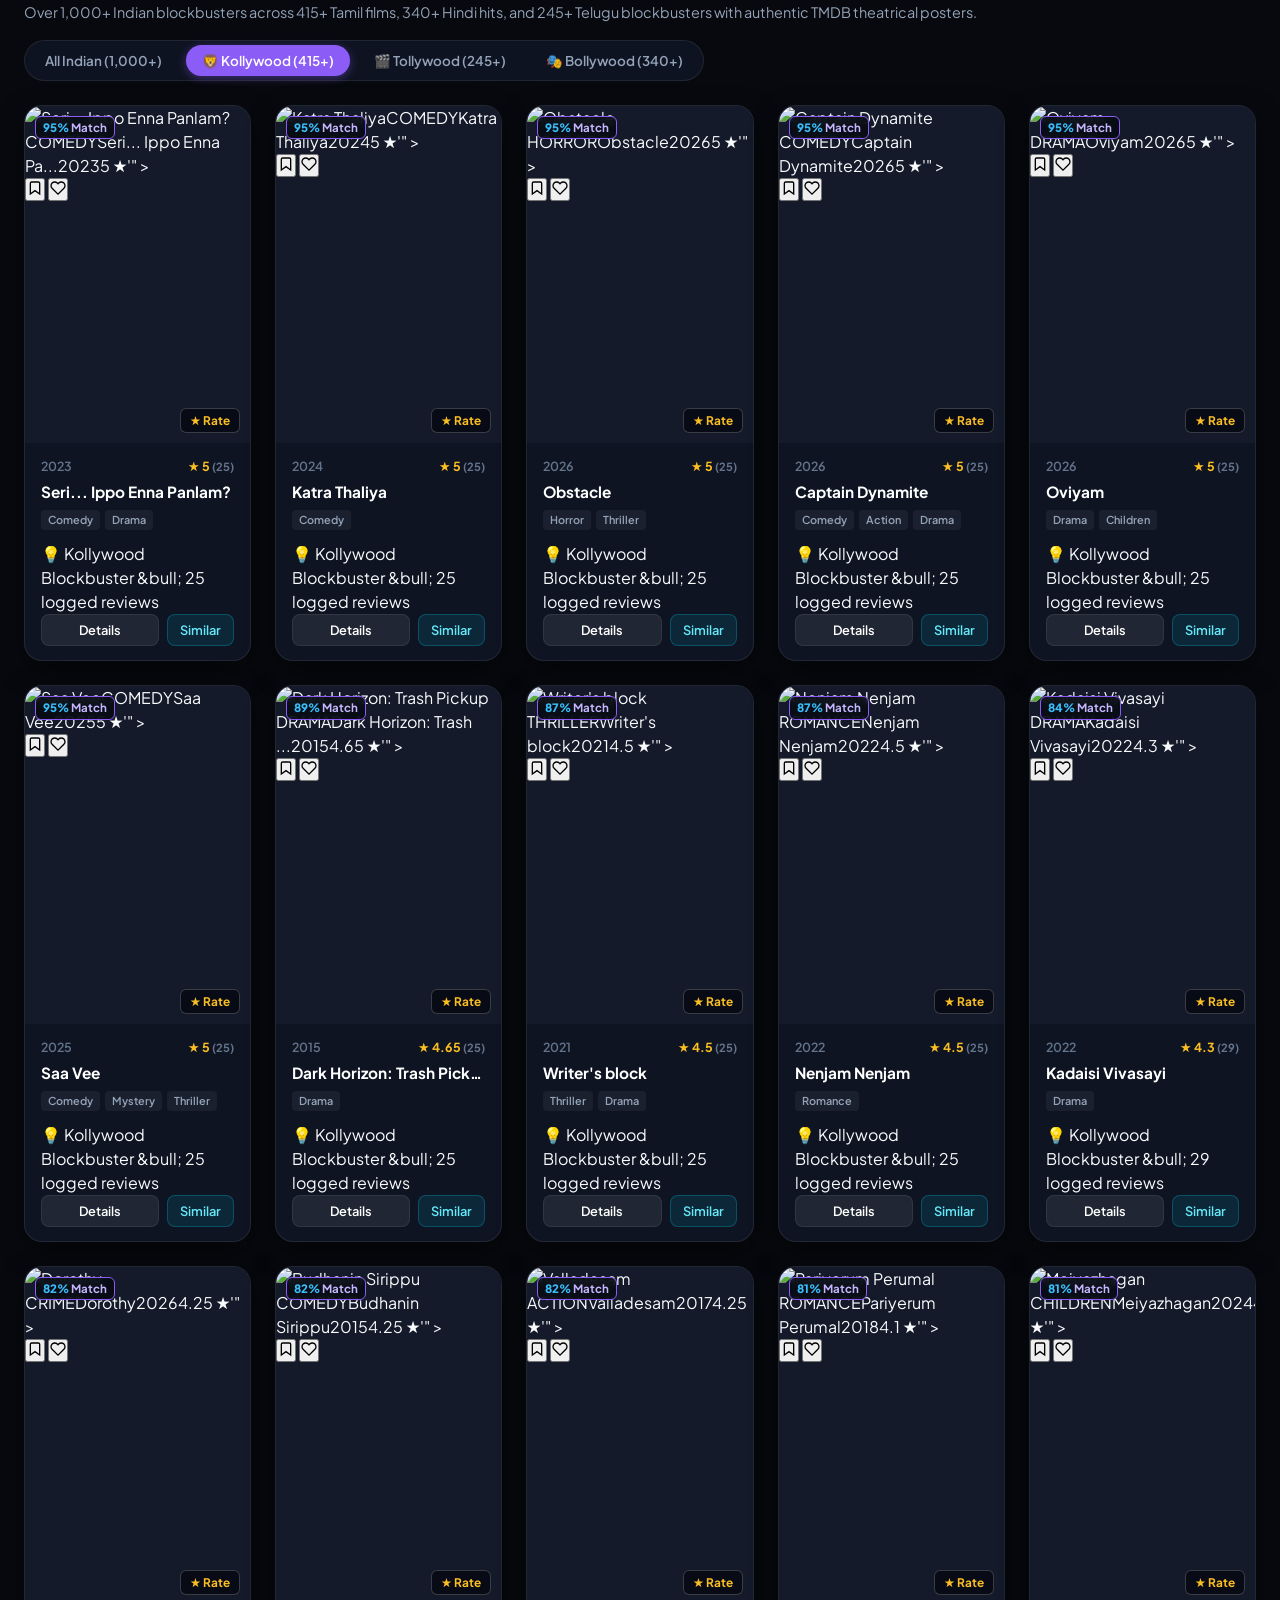
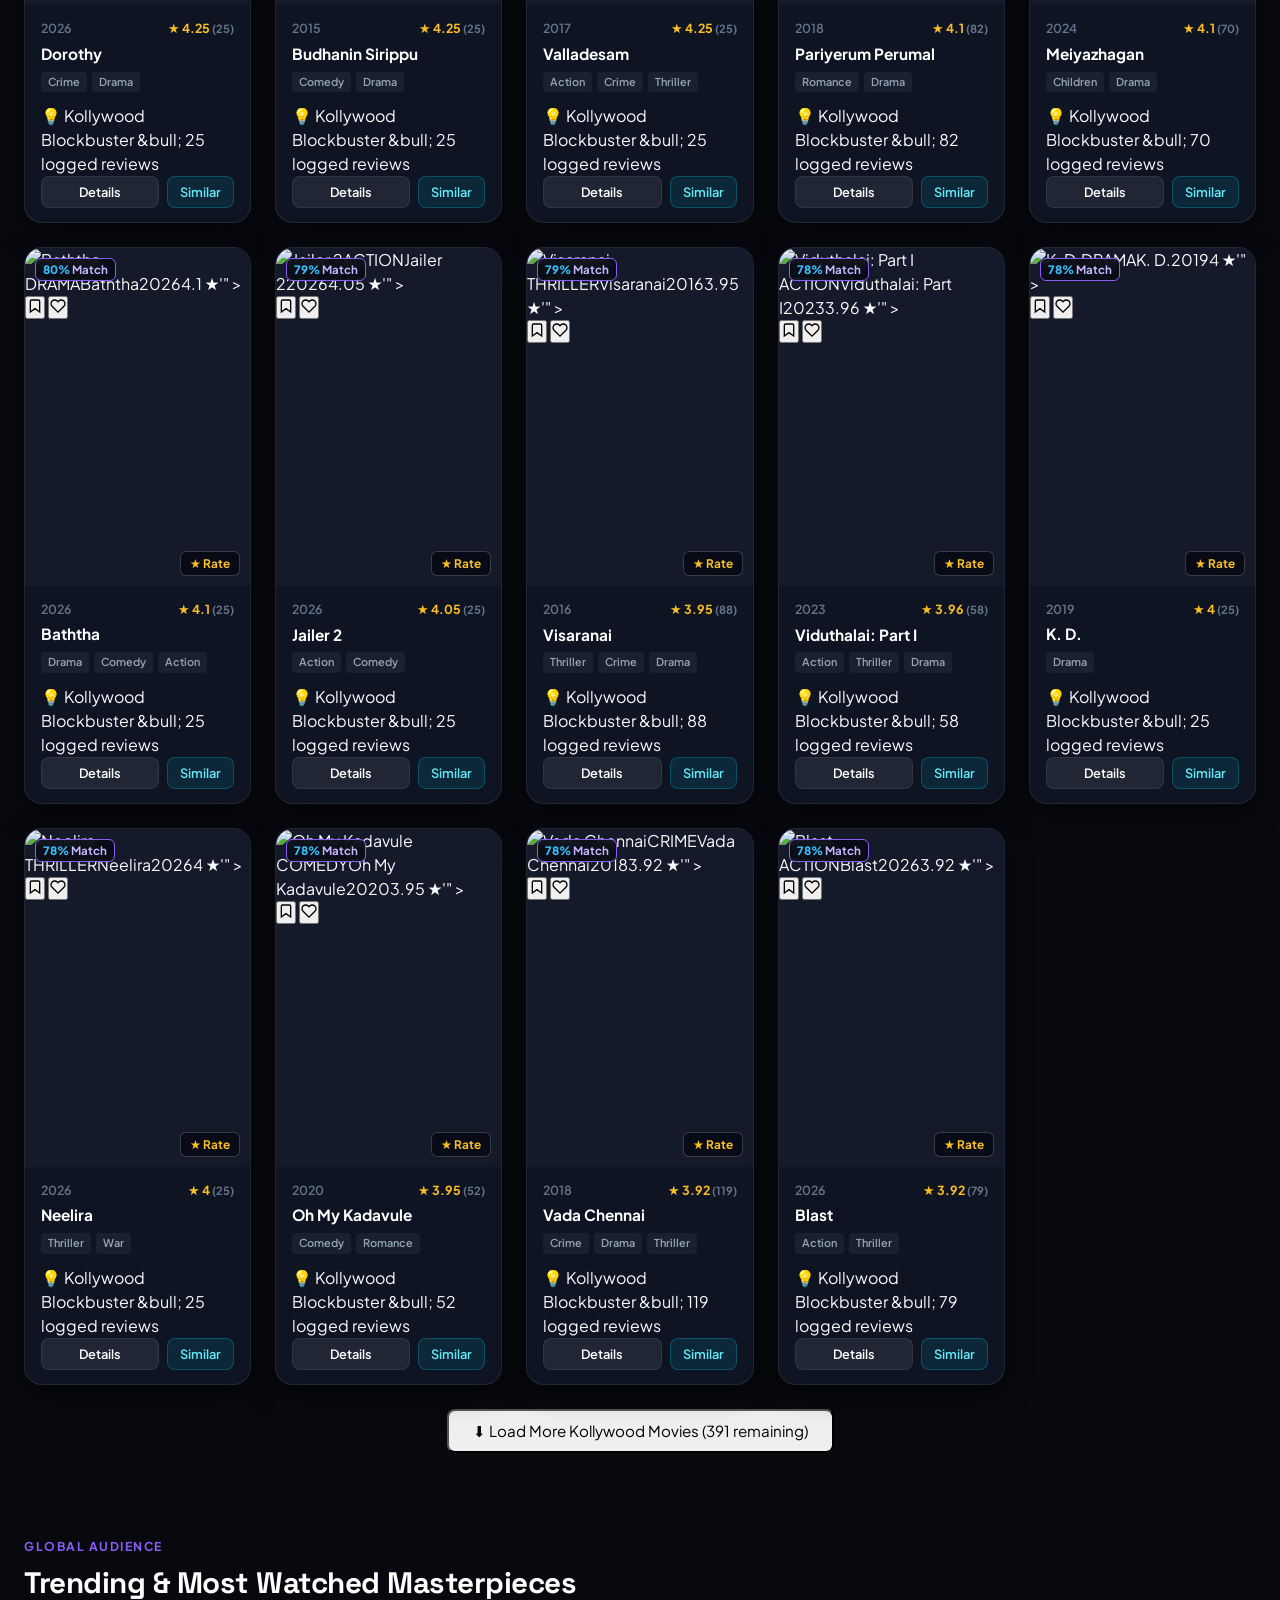
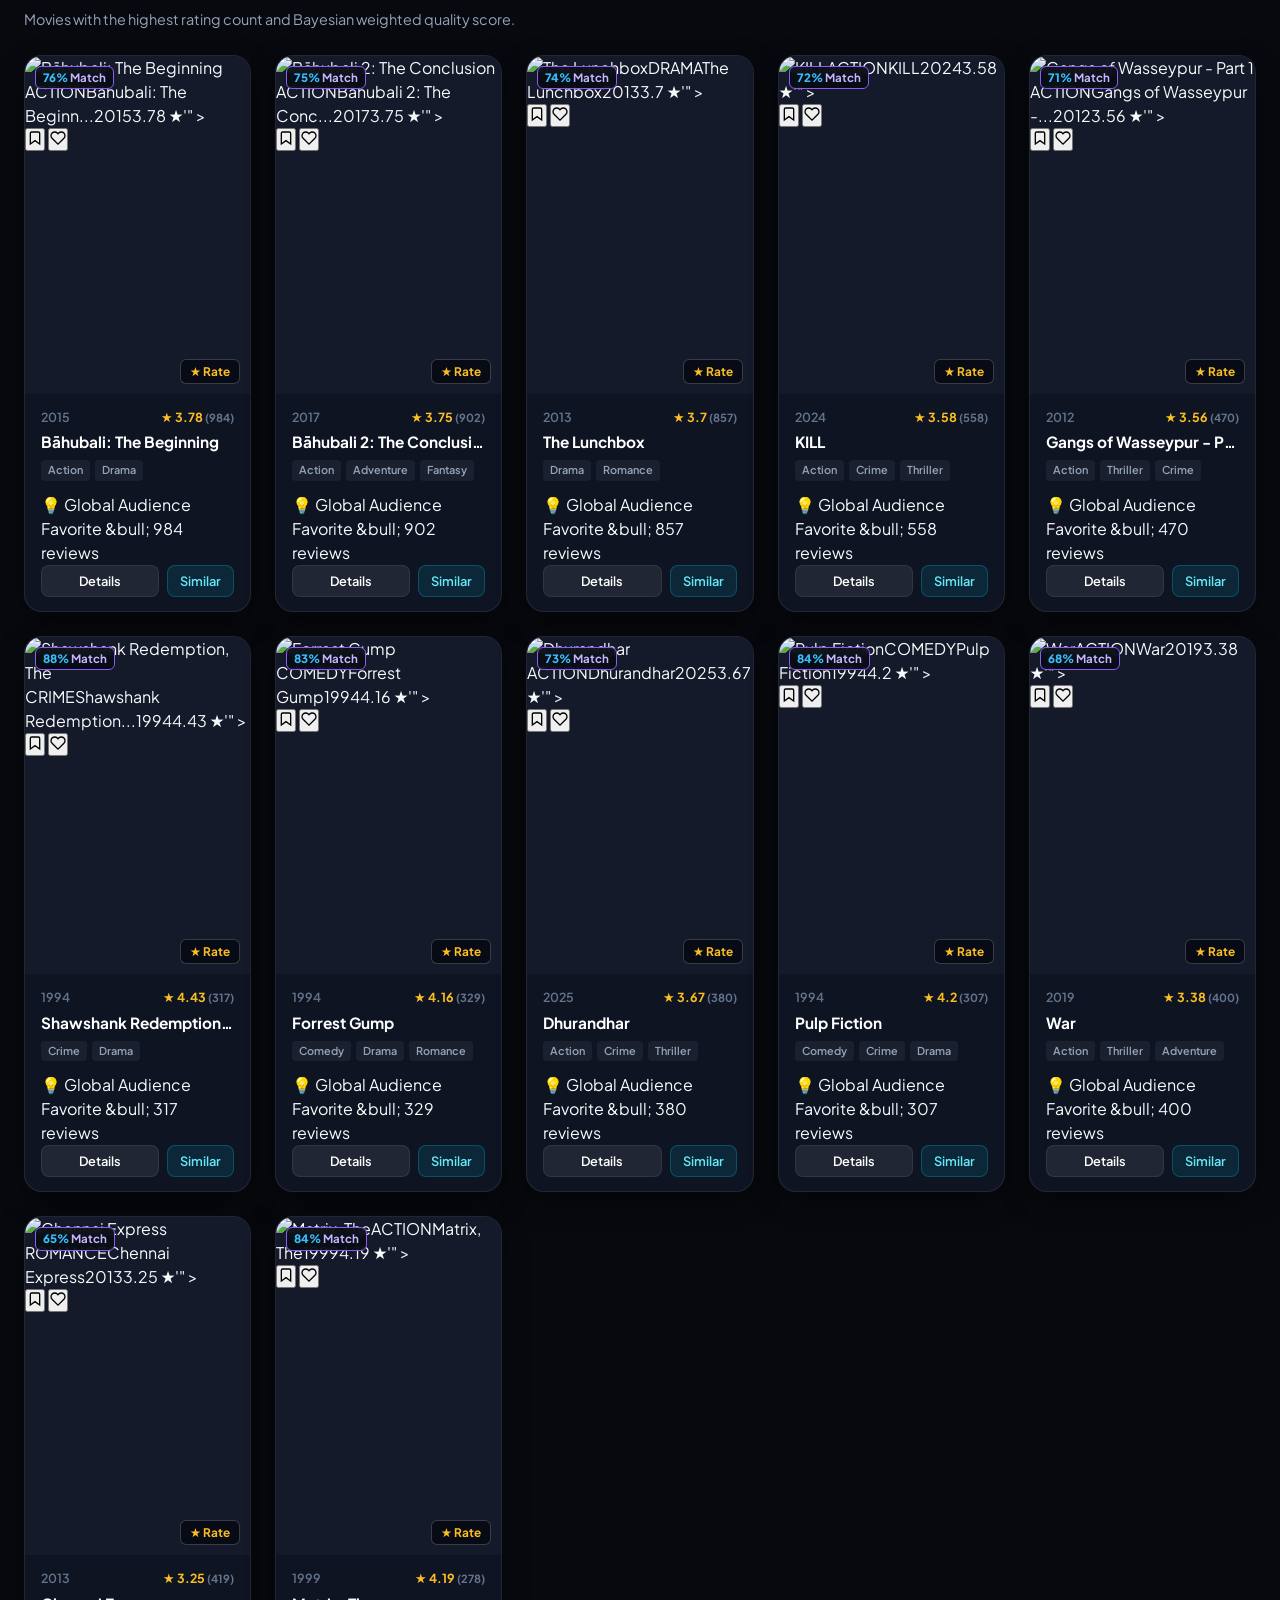
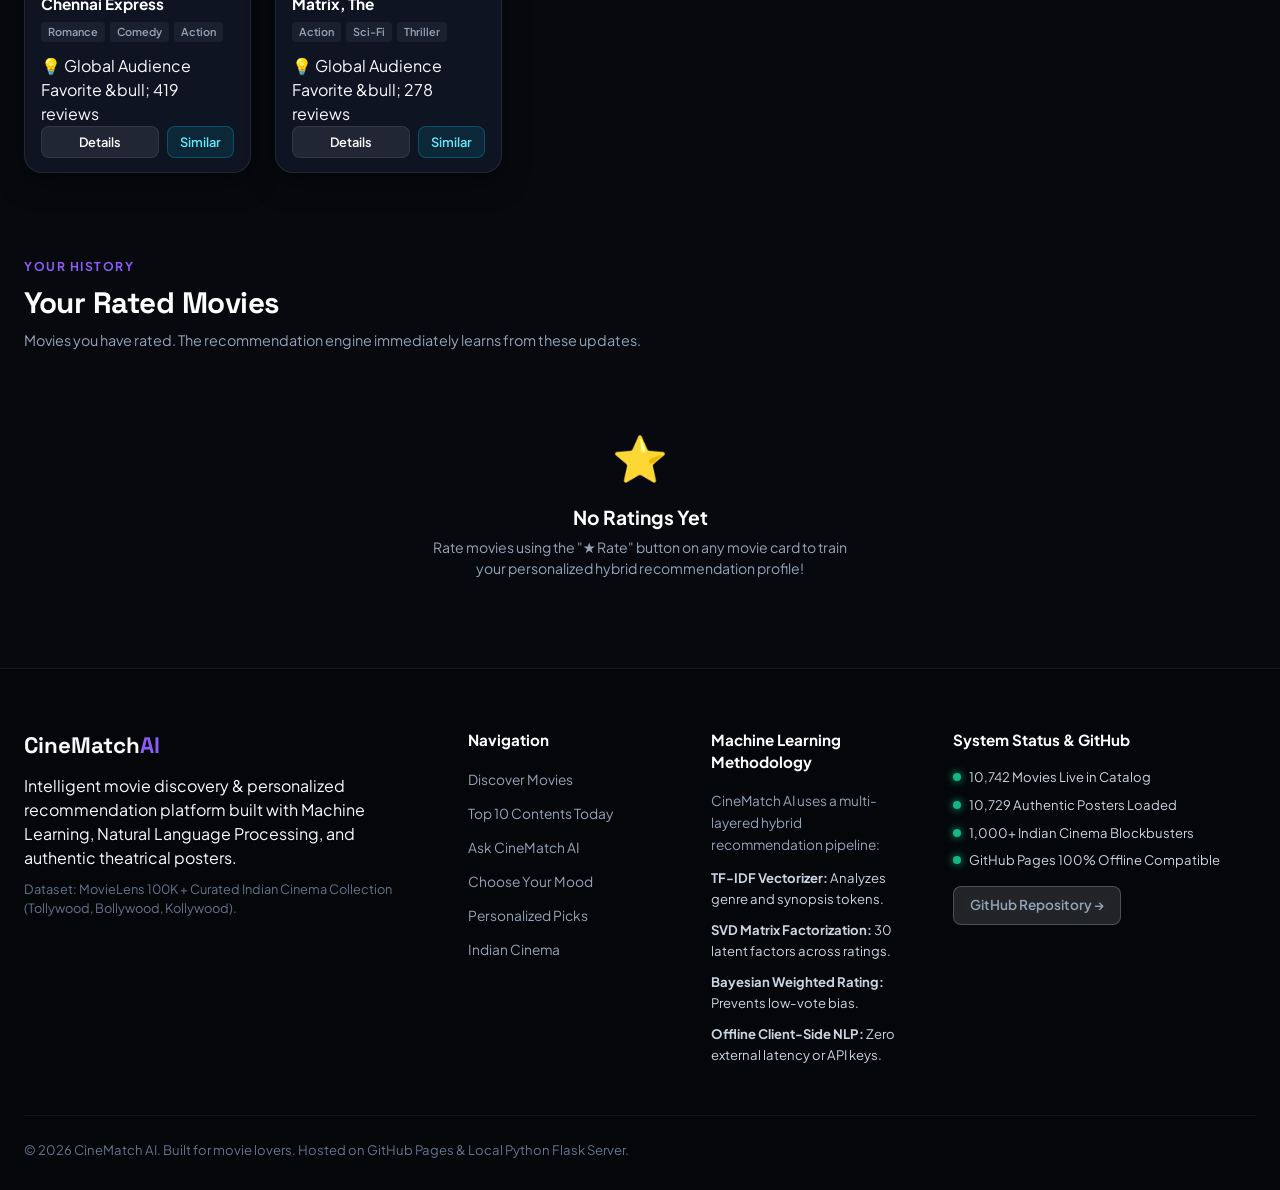
==== commit f8edbe0c: "fix: link precise TMDB IDs for Indian blockbusters Maharaja and Vikram and bump cache-buster" ====
--- a/index.html
+++ b/index.html
@@ -3,6 +3,9 @@
 <head>
   <meta charset="UTF-8">
   <meta name="viewport" content="width=device-width, initial-scale=1.0">
+  <meta http-equiv="Cache-Control" content="no-cache, no-store, must-revalidate">
+  <meta http-equiv="Pragma" content="no-cache">
+  <meta http-equiv="Expires" content="0">
   <title>CineMatch AI - Intelligent Movie Discovery & Recommendation Platform</title>
   <meta name="description" content="Streaming-grade AI movie discovery platform powered by hybrid machine learning, content similarity, SVD collaborative filtering, and natural language assistant for Tollywood, Bollywood, Kollywood, and Hollywood.">
   
@@ -15,7 +18,7 @@
   <script src="https://cdn.jsdelivr.net/npm/chart.js@4.4.1/dist/chart.umd.min.js"></script>
 
   <!-- CineMatch Premium Streaming Stylesheet -->
-  <link rel="stylesheet" href="static/css/style.css?v=20261106-streaming-v2">
+  <link rel="stylesheet" href="static/css/style.css?v=20261111-credits-v2">
 </head>
 <body>
 
@@ -512,6 +515,18 @@
     </div>
   </div>
 
+  <!-- Actor & Director Profile Modal (Requirement 5) -->
+  <div id="actorModal" class="modal-overlay" role="dialog" aria-modal="true">
+    <div class="actor-modal-card">
+      <div style="display: flex; justify-content: flex-end; margin-bottom: 8px;">
+        <button class="modal-close-btn" id="closeActorModalBtn" style="position: static;" title="Close Profile">&times;</button>
+      </div>
+      <div id="actorModalBody">
+        <!-- Rendered dynamically via site.js -->
+      </div>
+    </div>
+  </div>
+
   <!-- Personal Watchlist & Favourites Modal (Requirement 6) -->
   <div id="watchlistModal" class="modal-overlay" role="dialog" aria-modal="true">
     <div class="watchlist-modal-card">
@@ -675,7 +690,7 @@
   </footer>
 
   <!-- Static Dataset & Application Engine -->
-  <script src="static/js/static_data.js?v=20261106-streaming-v2"></script>
-  <script src="static/js/site.js?v=20261106-streaming-v2"></script>
+  <script src="static/js/static_data.js?v=20261111-credits-v2"></script>
+  <script src="static/js/site.js?v=20261111-credits-v2"></script>
 </body>
 </html>
--- a/static/css/style.css
+++ b/static/css/style.css
@@ -2154,3 +2154,369 @@
     text-align: center;
   }
 }
+
+/* =========================================================================
+   Actor & Director Profile Modal & Accurate Cast Styling (Requirements 1-7)
+   ========================================================================= */
+
+.cast-avatar-item {
+  display: flex;
+  flex-direction: column;
+  align-items: center;
+  text-align: center;
+  width: 105px;
+  flex-shrink: 0;
+  cursor: pointer;
+  position: relative;
+  padding: 8px 6px;
+  border-radius: var(--radius-md);
+  transition: var(--transition);
+  background: rgba(255, 255, 255, 0.02);
+  border: 1px solid transparent;
+}
+.cast-avatar-item:hover {
+  background: rgba(139, 92, 246, 0.12);
+  border-color: rgba(139, 92, 246, 0.35);
+  transform: translateY(-4px);
+}
+.cast-avatar-circle {
+  width: 72px;
+  height: 72px;
+  border-radius: 50%;
+  object-fit: cover;
+  background: #182238;
+  border: 2px solid rgba(255, 255, 255, 0.15);
+  margin-bottom: 8px;
+  transition: var(--transition);
+  box-shadow: 0 4px 12px rgba(0, 0, 0, 0.5);
+}
+.cast-avatar-item:hover .cast-avatar-circle {
+  border-color: #8b5cf6;
+  box-shadow: 0 0 15px rgba(139, 92, 246, 0.5);
+}
+
+.avatar-placeholder-svg {
+  width: 72px;
+  height: 72px;
+  border-radius: 50%;
+  background: linear-gradient(135deg, #1e293b, #0f172a);
+  border: 2px solid rgba(255, 255, 255, 0.12);
+  display: flex;
+  align-items: center;
+  justify-content: center;
+  color: #94a3b8;
+  margin-bottom: 8px;
+  flex-shrink: 0;
+  transition: var(--transition);
+}
+.cast-avatar-item:hover .avatar-placeholder-svg {
+  border-color: #8b5cf6;
+  color: #c4b5fd;
+}
+
+.cast-actor-name {
+  font-size: 0.82rem;
+  font-weight: 700;
+  color: #fff;
+  line-height: 1.25;
+  width: 100%;
+  white-space: nowrap;
+  overflow: hidden;
+  text-overflow: ellipsis;
+}
+.cast-character-role {
+  font-size: 0.72rem;
+  color: var(--text-muted);
+  line-height: 1.2;
+  width: 100%;
+  white-space: nowrap;
+  overflow: hidden;
+  text-overflow: ellipsis;
+  margin-top: 2px;
+}
+.cast-click-hint {
+  font-size: 0.65rem;
+  color: #a78bfa;
+  font-weight: 600;
+  text-transform: uppercase;
+  letter-spacing: 0.5px;
+  margin-top: 4px;
+  opacity: 0;
+  transition: var(--transition);
+}
+.cast-avatar-item:hover .cast-click-hint {
+  opacity: 1;
+}
+
+/* Directors Row in Movie Details */
+.directors-list-wrap {
+  display: flex;
+  flex-wrap: wrap;
+  gap: 12px;
+  margin-top: 6px;
+}
+.director-card-pill {
+  display: inline-flex;
+  align-items: center;
+  gap: 10px;
+  background: rgba(255, 255, 255, 0.05);
+  border: 1px solid rgba(255, 255, 255, 0.12);
+  padding: 6px 14px 6px 6px;
+  border-radius: 9999px;
+  cursor: pointer;
+  transition: var(--transition);
+}
+.director-card-pill:hover {
+  background: rgba(6, 182, 212, 0.15);
+  border-color: #06b6d4;
+  transform: translateY(-2px);
+}
+.director-thumb-circle {
+  width: 36px;
+  height: 36px;
+  border-radius: 50%;
+  object-fit: cover;
+  background: #1e293b;
+  border: 1px solid rgba(255, 255, 255, 0.2);
+}
+.director-info-text {
+  display: flex;
+  flex-direction: column;
+}
+.director-name-label {
+  font-size: 0.85rem;
+  font-weight: 700;
+  color: #fff;
+  line-height: 1.2;
+}
+.director-role-tag {
+  font-size: 0.68rem;
+  color: #38bdf8;
+  font-weight: 600;
+  text-transform: uppercase;
+  letter-spacing: 0.5px;
+}
+
+/* Cast Loading Skeleton */
+.cast-loading-wrap {
+  display: flex;
+  gap: 16px;
+  overflow-x: auto;
+  padding: 10px 0;
+}
+.skeleton-avatar-item {
+  display: flex;
+  flex-direction: column;
+  align-items: center;
+  gap: 8px;
+  width: 85px;
+  flex-shrink: 0;
+}
+.skeleton-circle {
+  width: 72px;
+  height: 72px;
+  border-radius: 50%;
+  background: linear-gradient(90deg, #182238 25%, #22304d 50%, #182238 75%);
+  background-size: 200% 100%;
+  animation: skeletonPulse 1.5s infinite;
+}
+.skeleton-line {
+  height: 10px;
+  width: 80%;
+  border-radius: 4px;
+  background: linear-gradient(90deg, #182238 25%, #22304d 50%, #182238 75%);
+  background-size: 200% 100%;
+  animation: skeletonPulse 1.5s infinite;
+}
+@keyframes skeletonPulse {
+  0% { background-position: 200% 0; }
+  100% { background-position: -200% 0; }
+}
+
+/* Actor / Director Profile Modal */
+.actor-modal-card {
+  max-width: 840px;
+  width: 100%;
+  background: #0b101c;
+  border: 1px solid rgba(139, 92, 246, 0.3);
+  border-radius: var(--radius-xl);
+  overflow-y: auto;
+  max-height: 90vh;
+  box-shadow: 0 25px 60px rgba(0, 0, 0, 0.95), 0 0 40px rgba(139, 92, 246, 0.15);
+  padding: 32px;
+}
+
+.actor-profile-header {
+  display: flex;
+  gap: 28px;
+  align-items: flex-start;
+  border-bottom: 1px solid var(--border-subtle);
+  padding-bottom: 24px;
+  margin-bottom: 24px;
+}
+.actor-portrait-wrap {
+  width: 150px;
+  height: 210px;
+  border-radius: var(--radius-lg);
+  overflow: hidden;
+  flex-shrink: 0;
+  box-shadow: 0 15px 30px rgba(0, 0, 0, 0.7);
+  border: 2px solid rgba(255, 255, 255, 0.15);
+  background: #131b2e;
+}
+.actor-portrait-img {
+  width: 100%;
+  height: 100%;
+  object-fit: cover;
+}
+.actor-header-info {
+  flex: 1;
+}
+.actor-full-name {
+  font-family: 'Space Grotesk', sans-serif;
+  font-size: 2.2rem;
+  font-weight: 800;
+  color: #fff;
+  line-height: 1.15;
+  margin-bottom: 8px;
+}
+.actor-badge-role {
+  display: inline-block;
+  background: rgba(139, 92, 246, 0.2);
+  color: #c4b5fd;
+  border: 1px solid rgba(139, 92, 246, 0.4);
+  padding: 4px 12px;
+  border-radius: 9999px;
+  font-size: 0.8rem;
+  font-weight: 700;
+  margin-bottom: 14px;
+}
+.actor-meta-grid {
+  display: grid;
+  grid-template-columns: repeat(auto-fit, minmax(140px, 1fr));
+  gap: 12px;
+  margin-top: 8px;
+}
+.actor-meta-item {
+  background: rgba(255, 255, 255, 0.04);
+  border-radius: 8px;
+  padding: 8px 12px;
+  border: 1px solid rgba(255, 255, 255, 0.06);
+}
+.actor-meta-lbl {
+  font-size: 0.72rem;
+  text-transform: uppercase;
+  color: var(--text-muted);
+  font-weight: 700;
+  letter-spacing: 0.5px;
+}
+.actor-meta-val {
+  font-size: 0.88rem;
+  color: #fff;
+  font-weight: 600;
+  margin-top: 2px;
+}
+
+/* Biography */
+.actor-bio-section {
+  margin-bottom: 28px;
+}
+.actor-section-title {
+  font-size: 1.1rem;
+  font-weight: 700;
+  color: #fff;
+  margin-bottom: 12px;
+  display: flex;
+  align-items: center;
+  gap: 8px;
+}
+.actor-bio-text {
+  font-size: 0.94rem;
+  color: #94a3b8;
+  line-height: 1.65;
+  max-height: 220px;
+  overflow-y: auto;
+  padding-right: 8px;
+}
+
+/* Filmography Grid in Actor Modal */
+.actor-filmography-grid {
+  display: grid;
+  grid-template-columns: repeat(auto-fill, minmax(160px, 1fr));
+  gap: 16px;
+  margin-top: 14px;
+}
+.actor-known-card {
+  background: rgba(18, 25, 42, 0.8);
+  border: 1px solid rgba(255, 255, 255, 0.08);
+  border-radius: var(--radius-md);
+  overflow: hidden;
+  cursor: pointer;
+  transition: var(--transition);
+  position: relative;
+}
+.actor-known-card:hover {
+  transform: translateY(-5px);
+  border-color: #8b5cf6;
+  box-shadow: 0 10px 25px rgba(139, 92, 246, 0.35);
+}
+.actor-known-poster {
+  width: 100%;
+  height: 210px;
+  object-fit: cover;
+  background: #0f1627;
+}
+.actor-known-info {
+  padding: 10px;
+}
+.actor-known-title {
+  font-size: 0.85rem;
+  font-weight: 700;
+  color: #fff;
+  line-height: 1.25;
+  white-space: nowrap;
+  overflow: hidden;
+  text-overflow: ellipsis;
+}
+.actor-known-role {
+  font-size: 0.73rem;
+  color: #38bdf8;
+  margin-top: 3px;
+  white-space: nowrap;
+  overflow: hidden;
+  text-overflow: ellipsis;
+}
+.actor-known-meta {
+  display: flex;
+  align-items: center;
+  justify-content: space-between;
+  margin-top: 6px;
+  font-size: 0.72rem;
+  color: var(--text-muted);
+}
+.actor-known-rating {
+  color: var(--accent-gold);
+  font-weight: 700;
+}
+
+@media (max-width: 640px) {
+  .actor-profile-header {
+    flex-direction: column;
+    align-items: center;
+    text-align: center;
+  }
+  .actor-portrait-wrap {
+    width: 130px;
+    height: 180px;
+  }
+  .actor-full-name {
+    font-size: 1.6rem;
+  }
+  .actor-filmography-grid {
+    grid-template-columns: repeat(auto-fill, minmax(130px, 1fr));
+    gap: 12px;
+  }
+  .actor-known-poster {
+    height: 170px;
+  }
+}
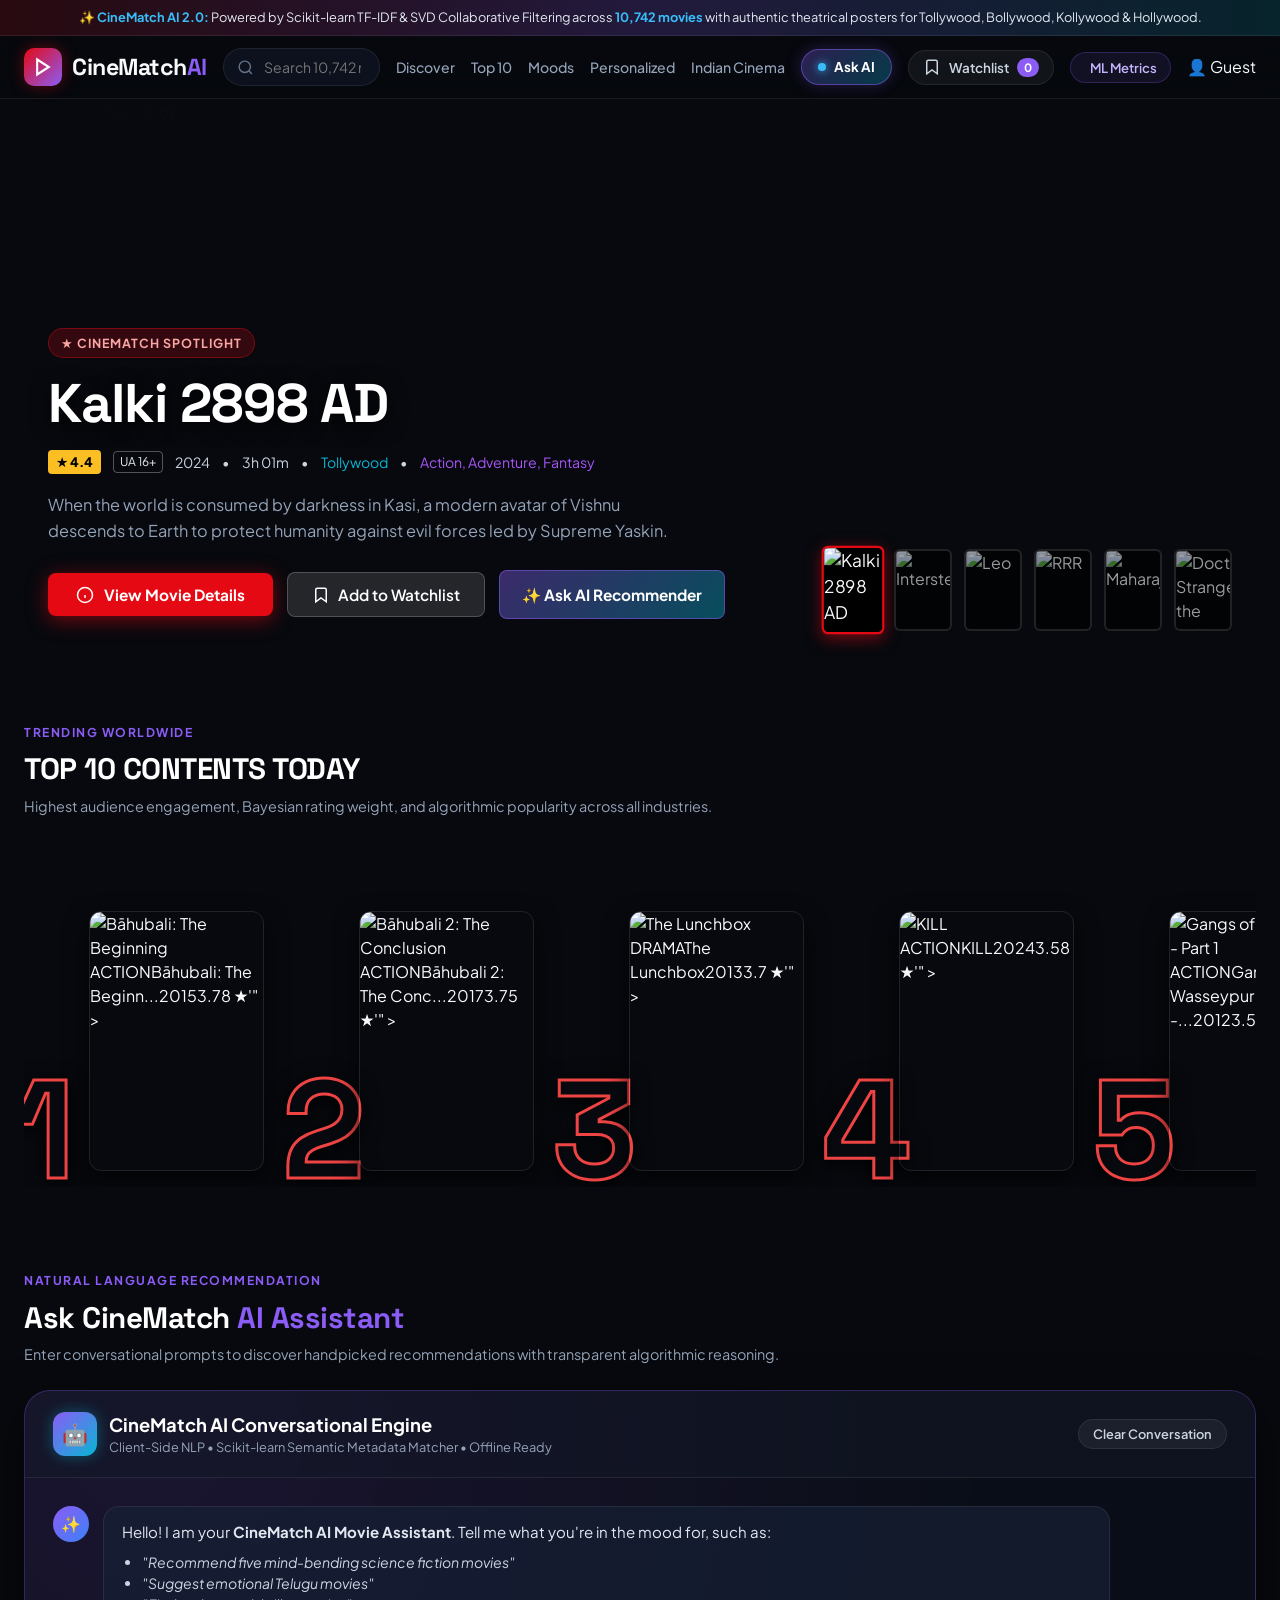
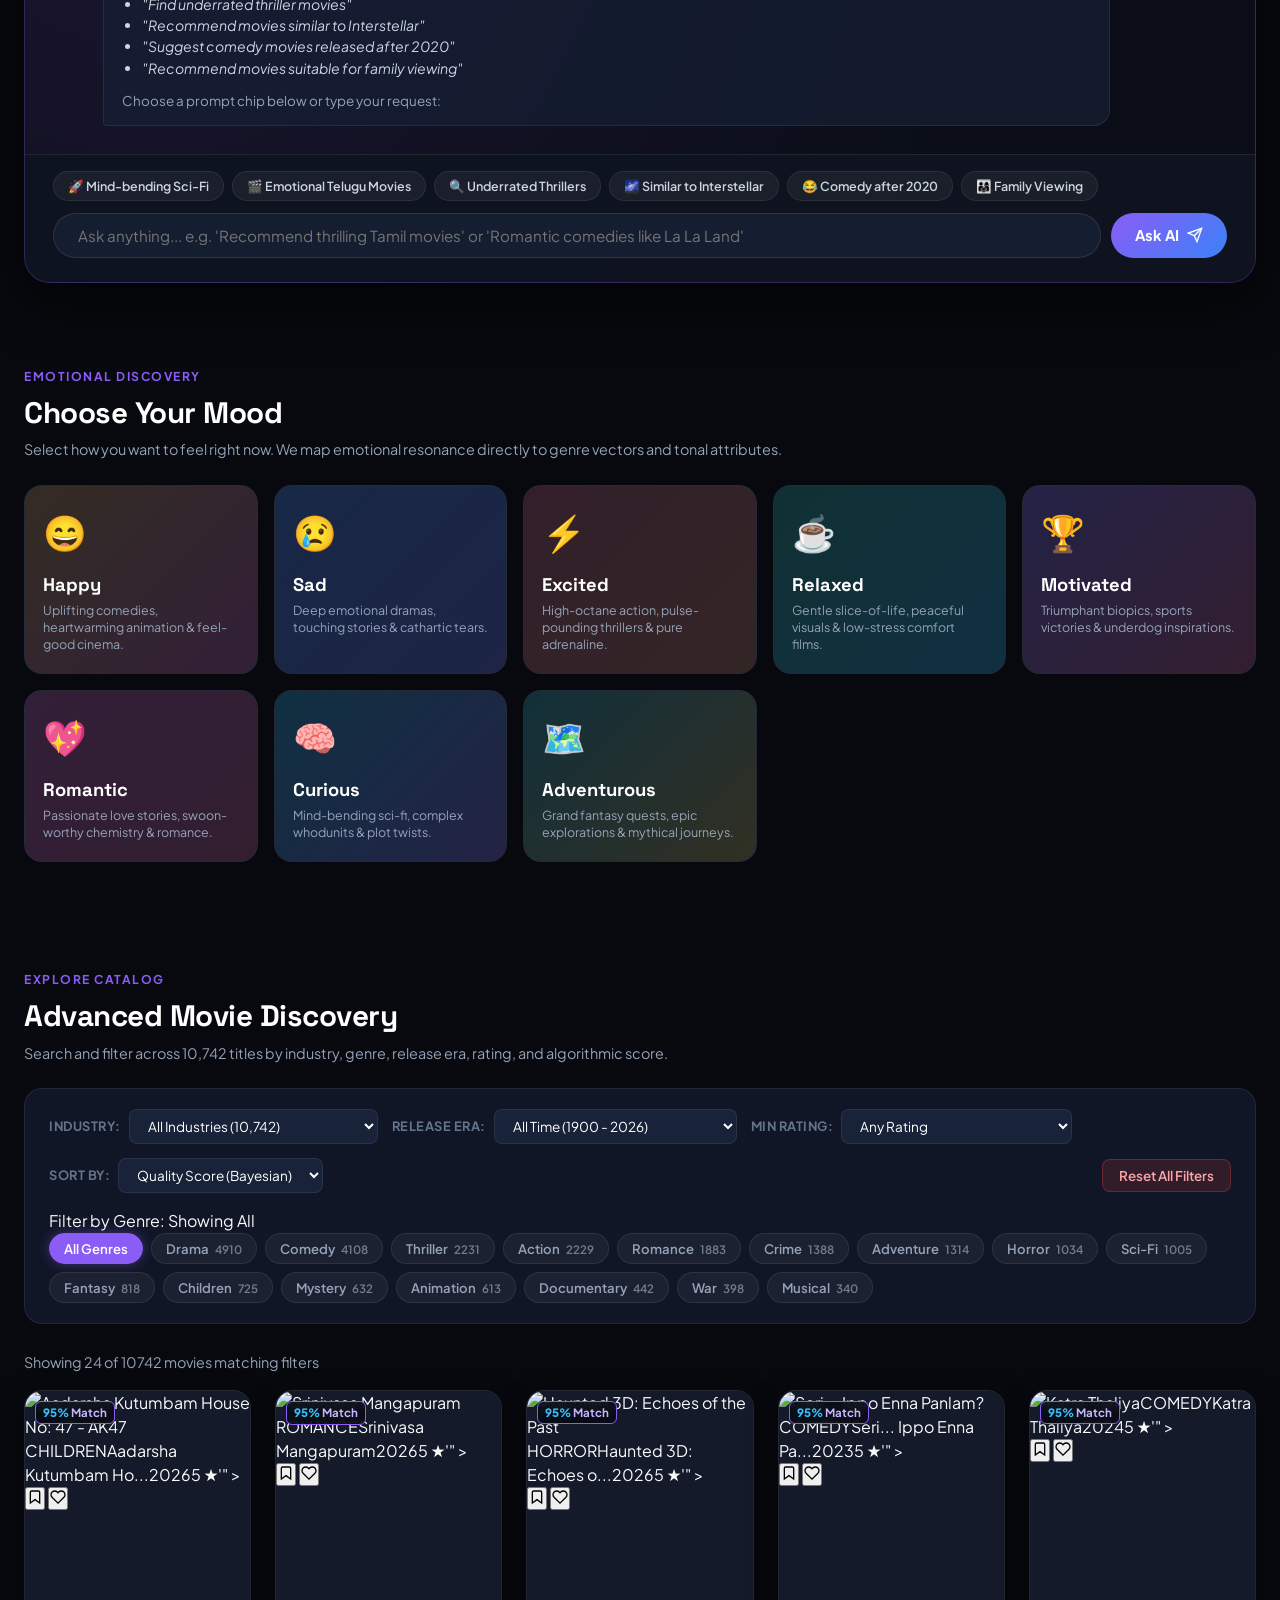
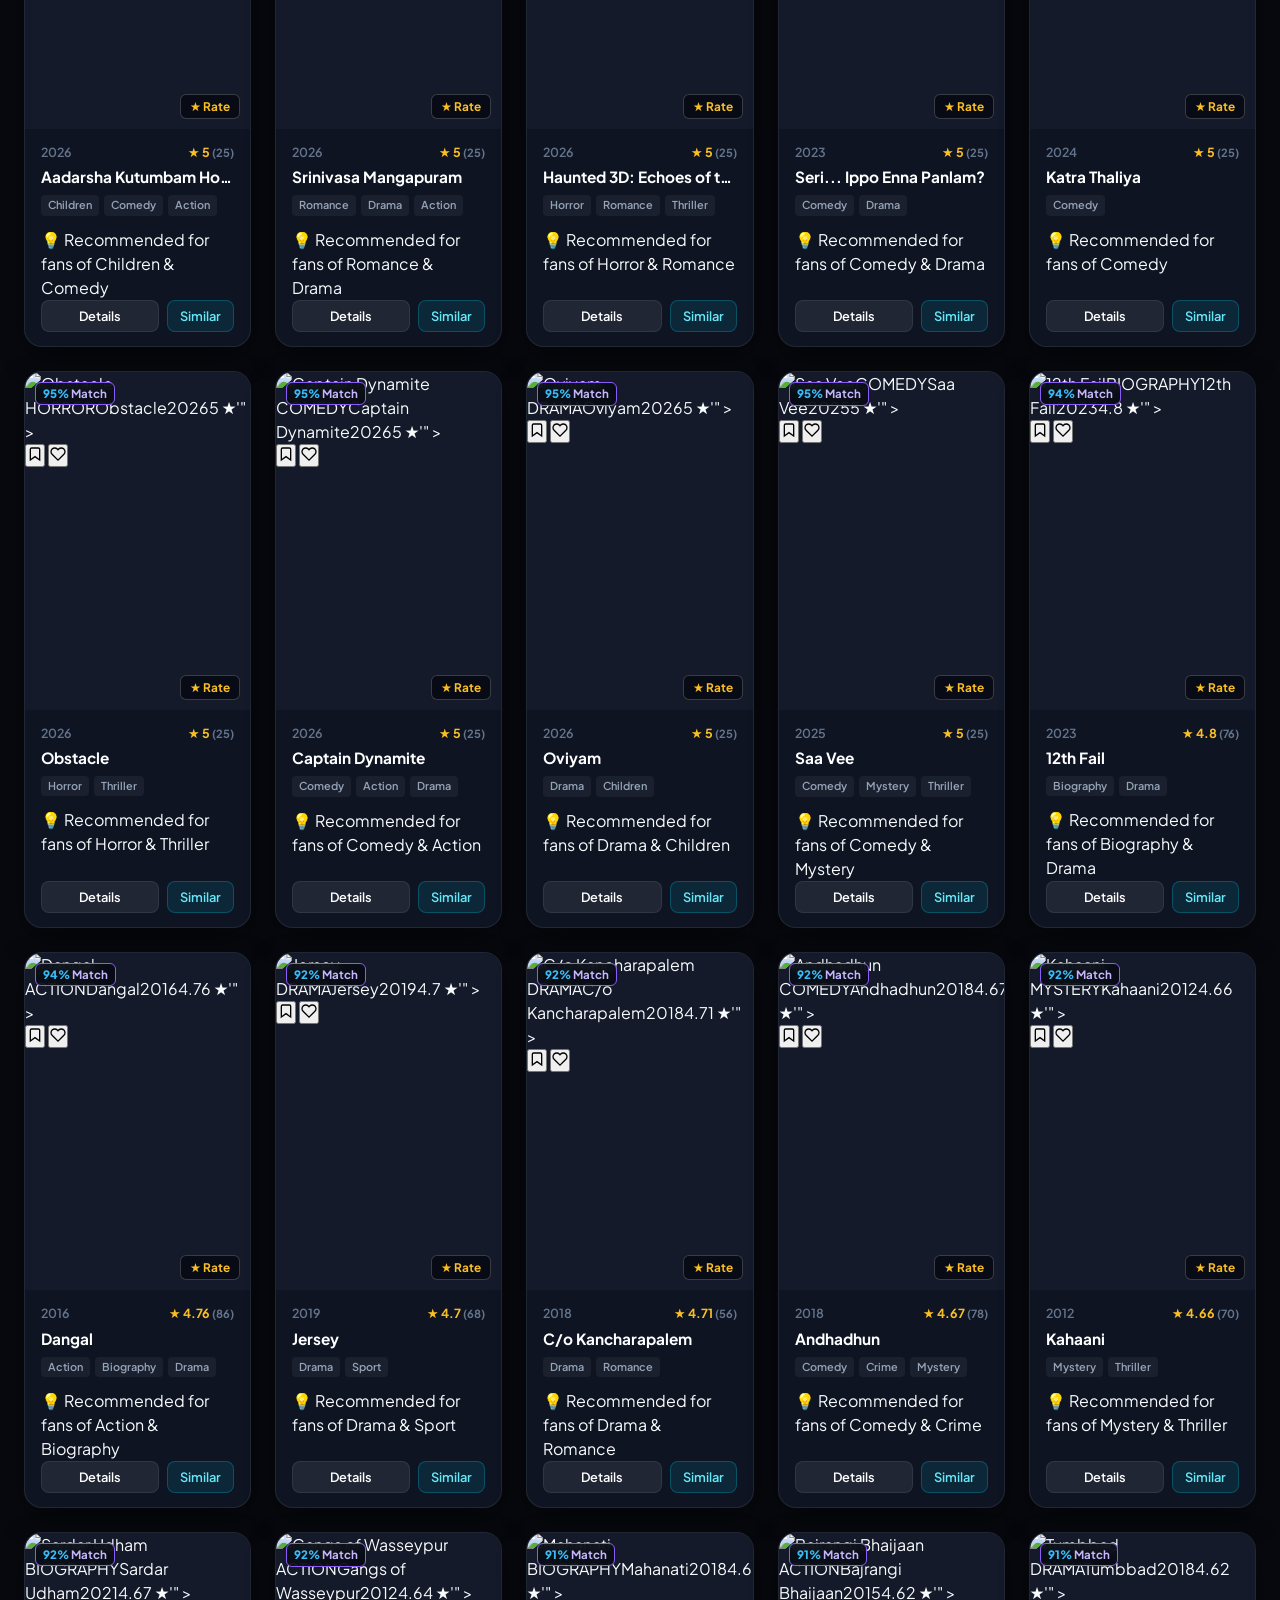
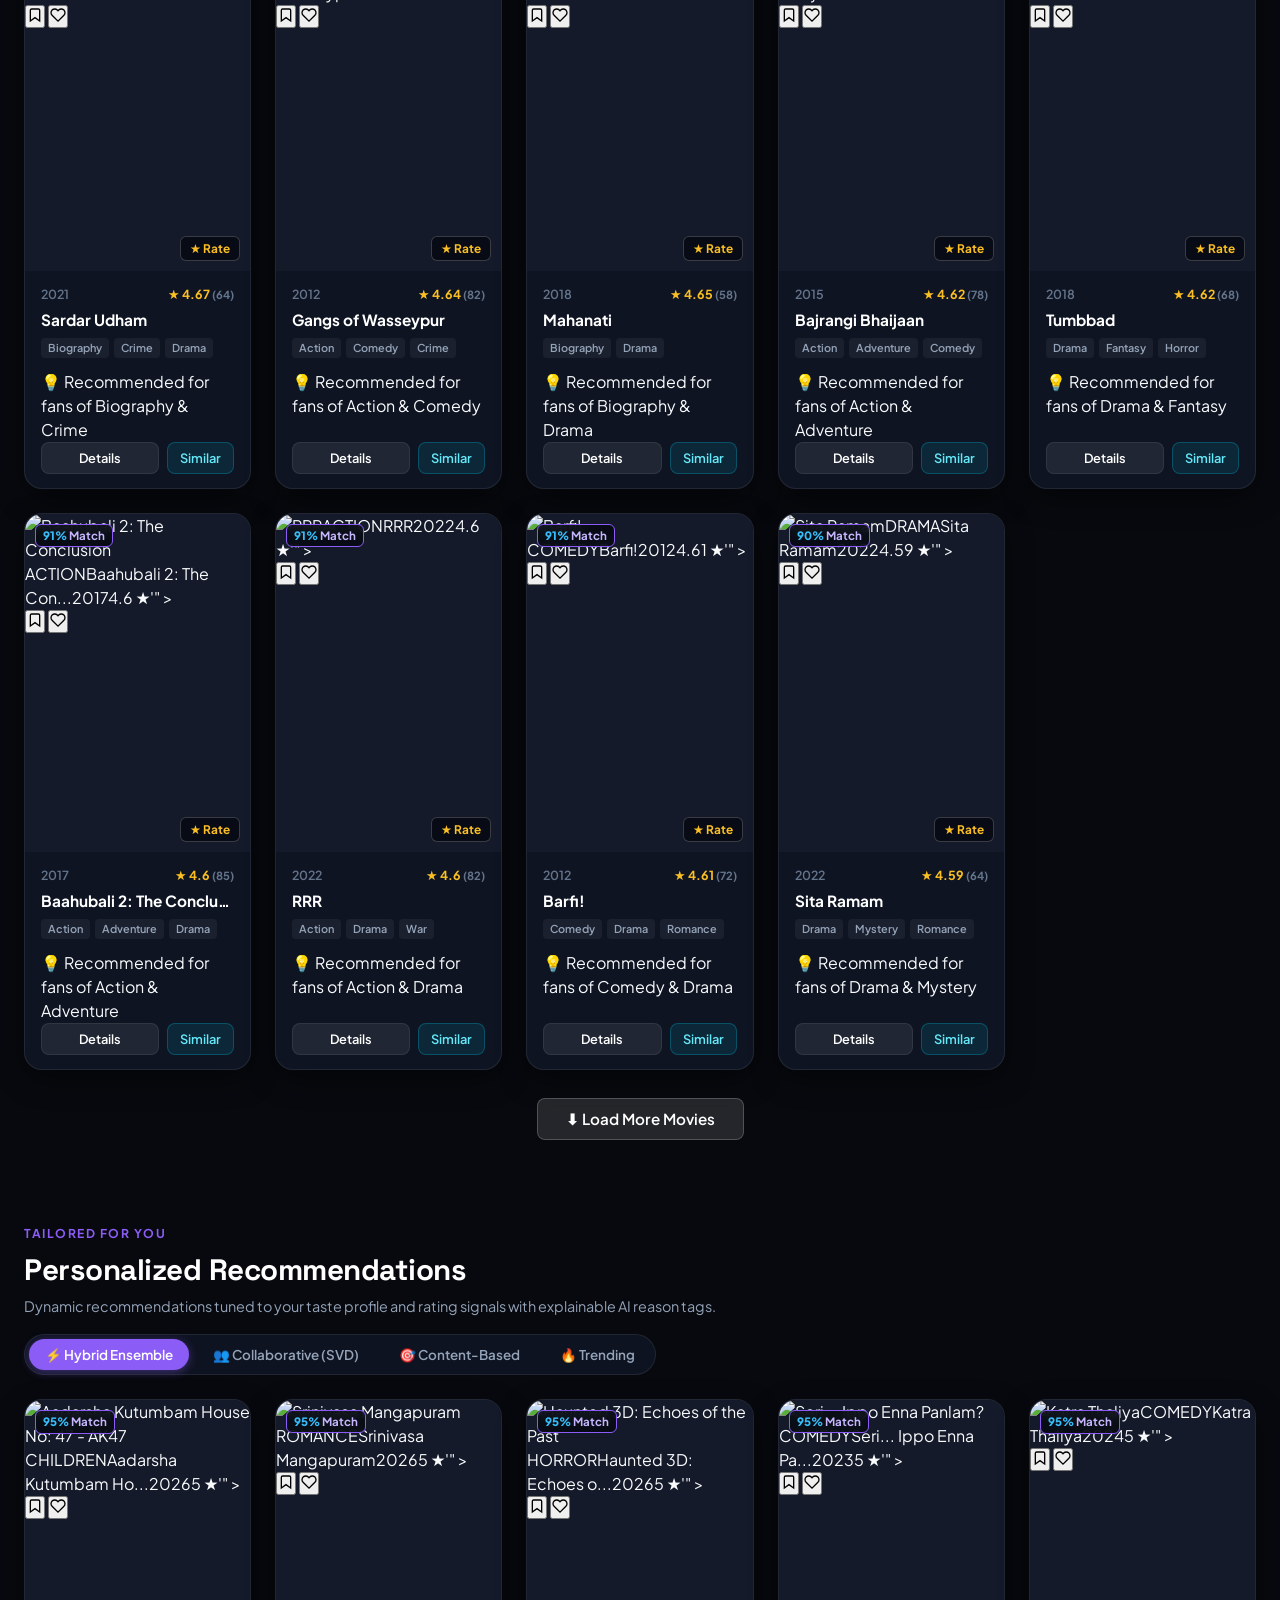
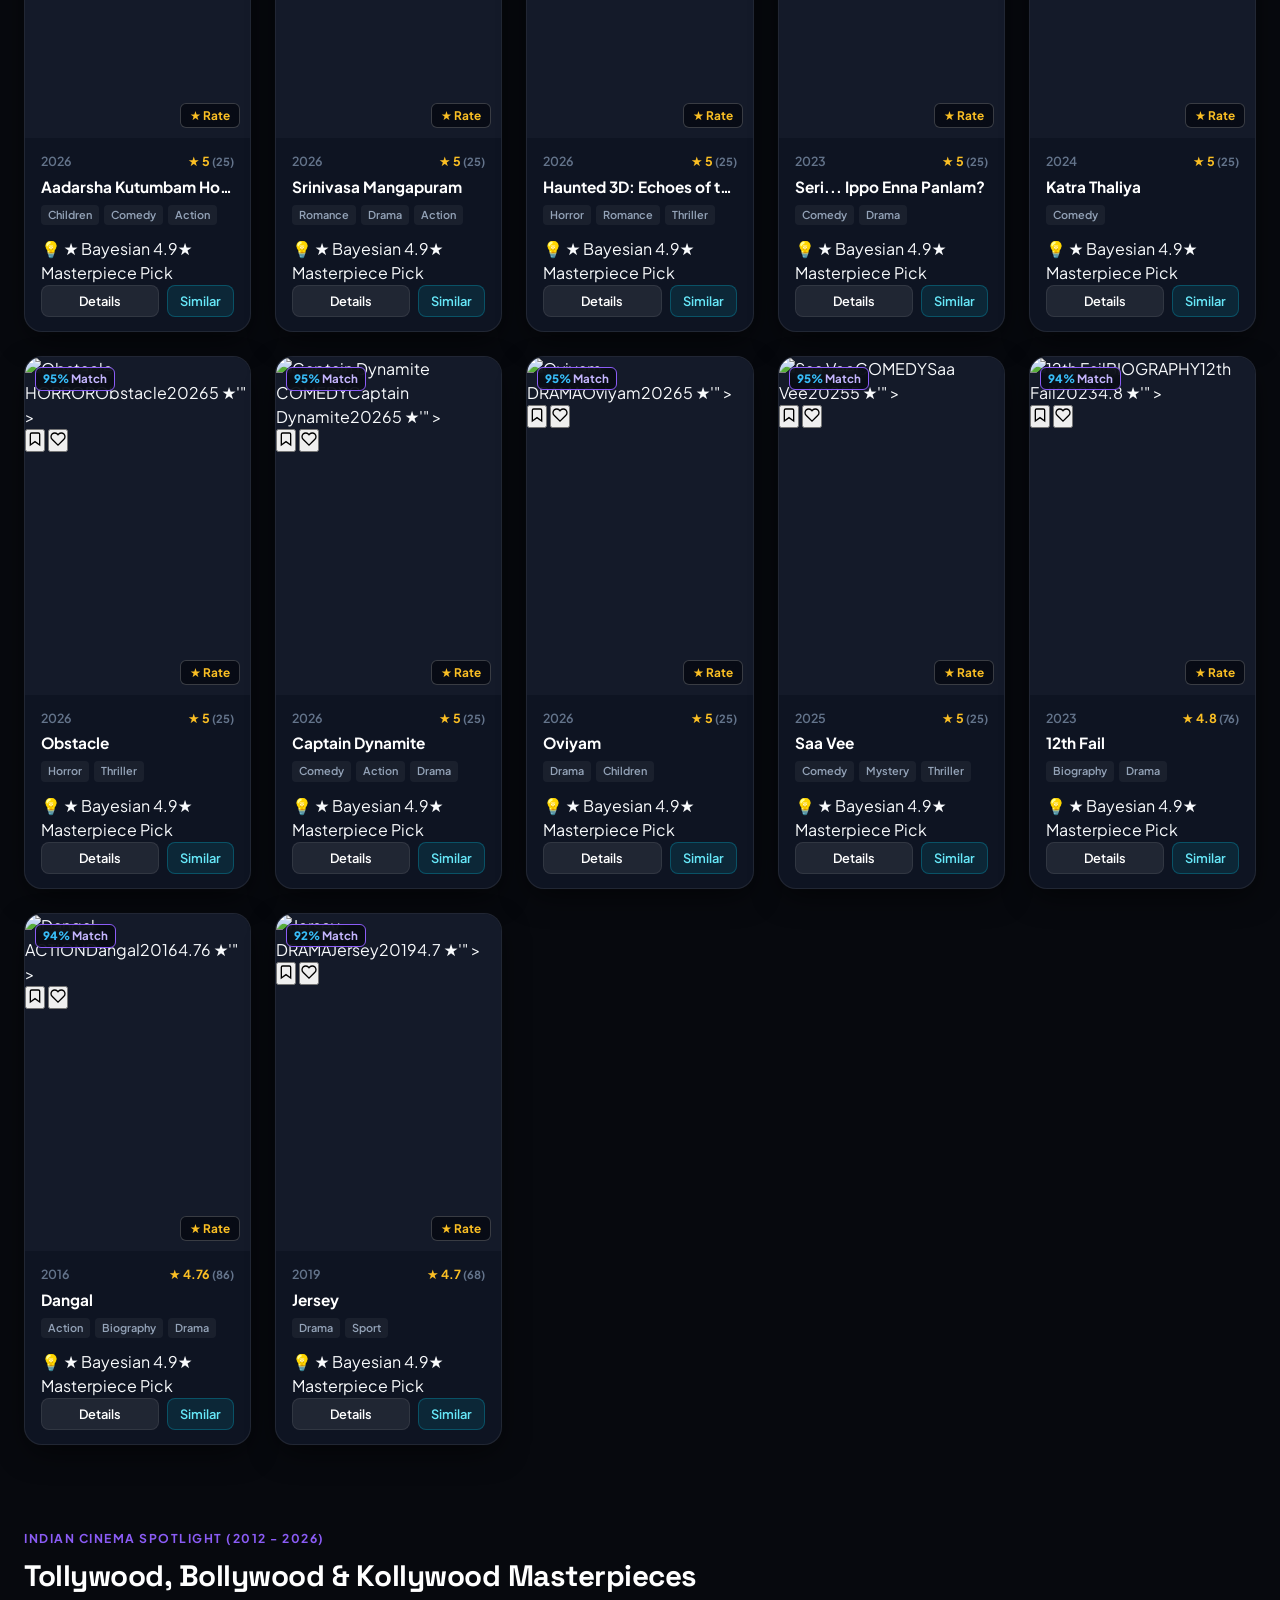
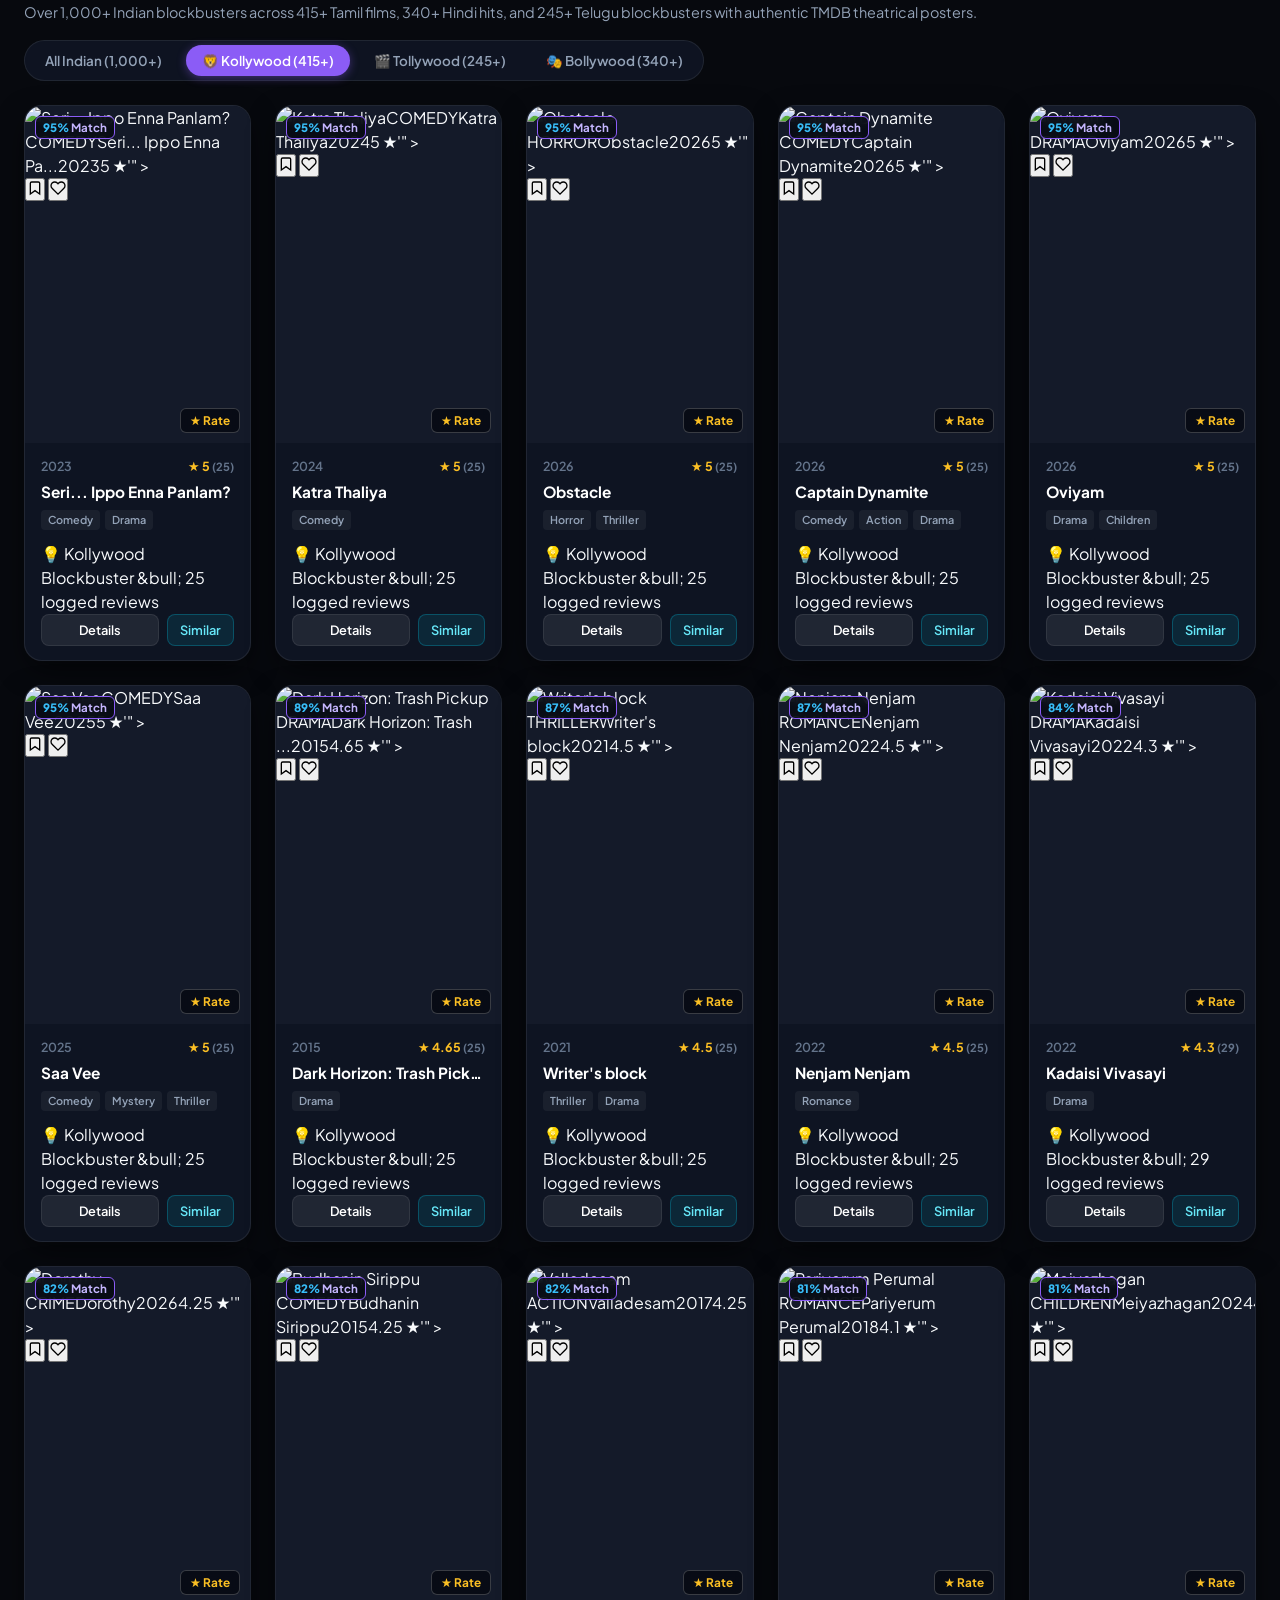
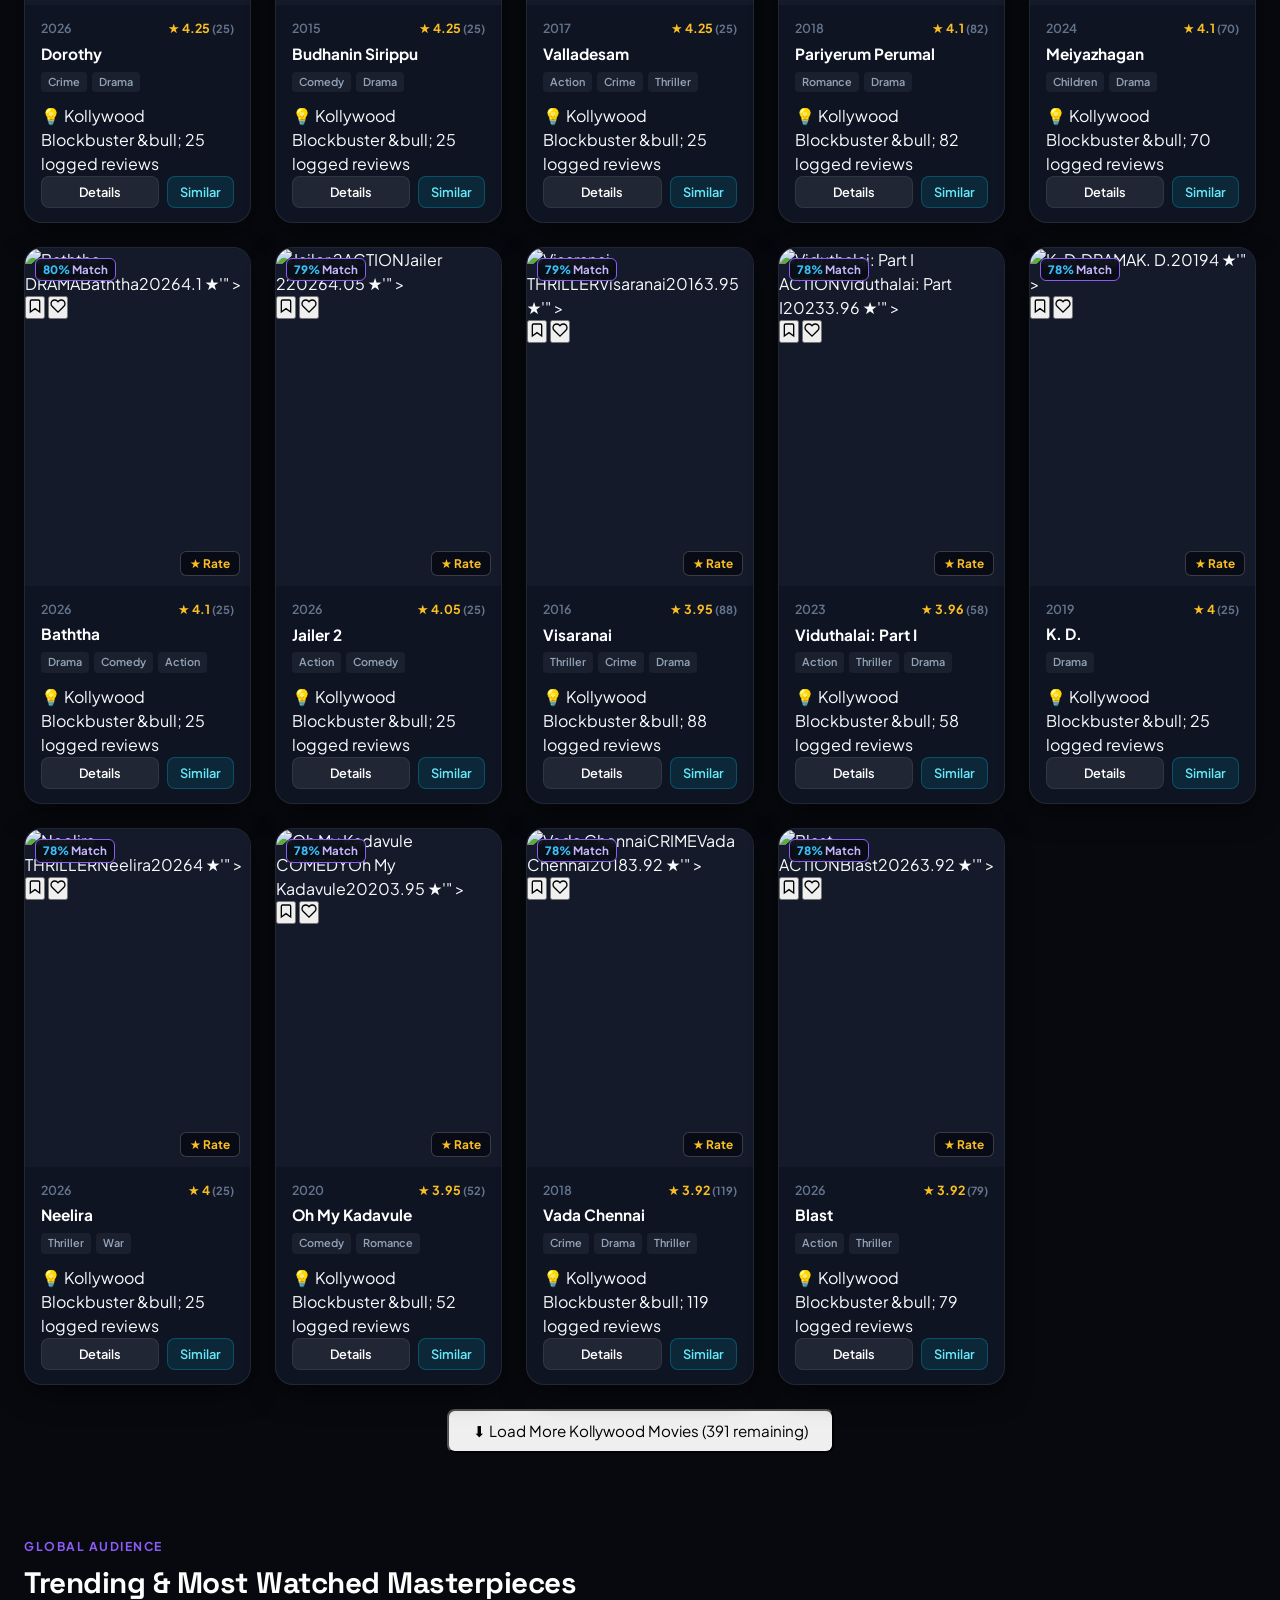
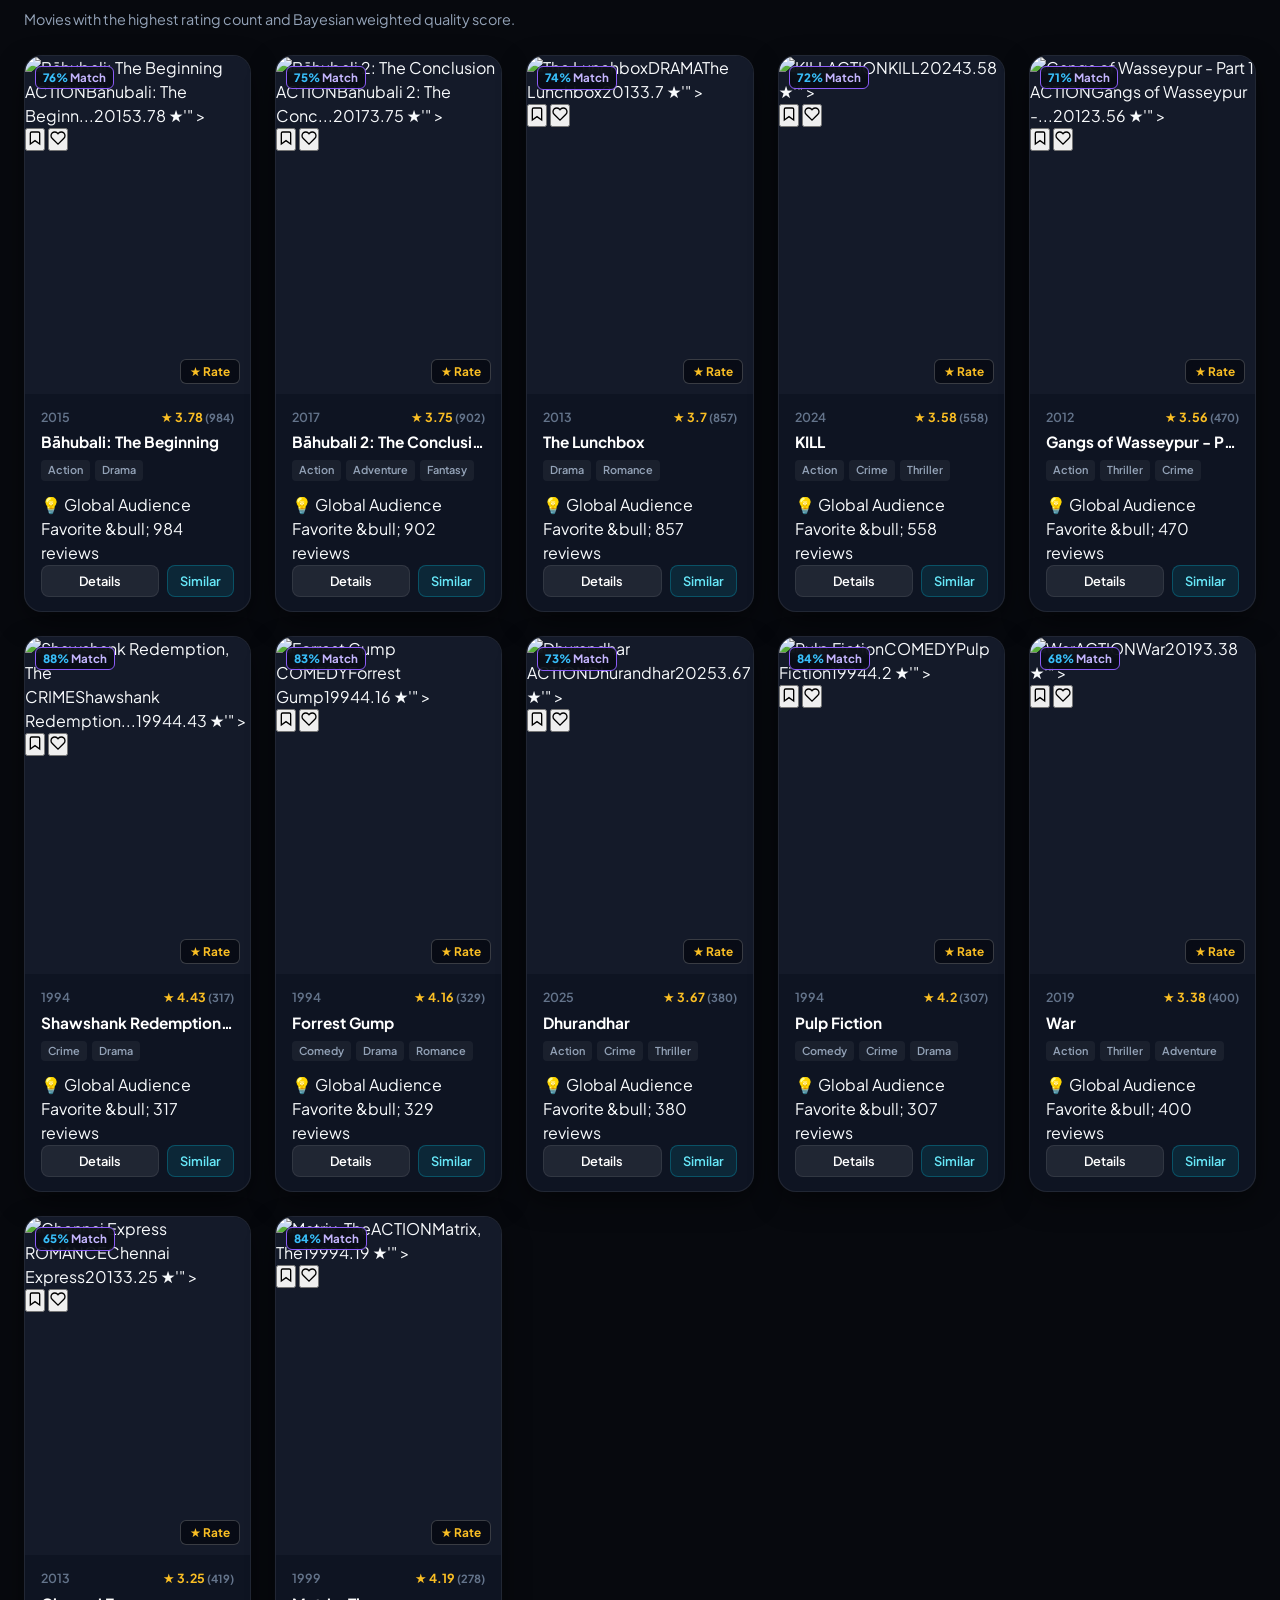
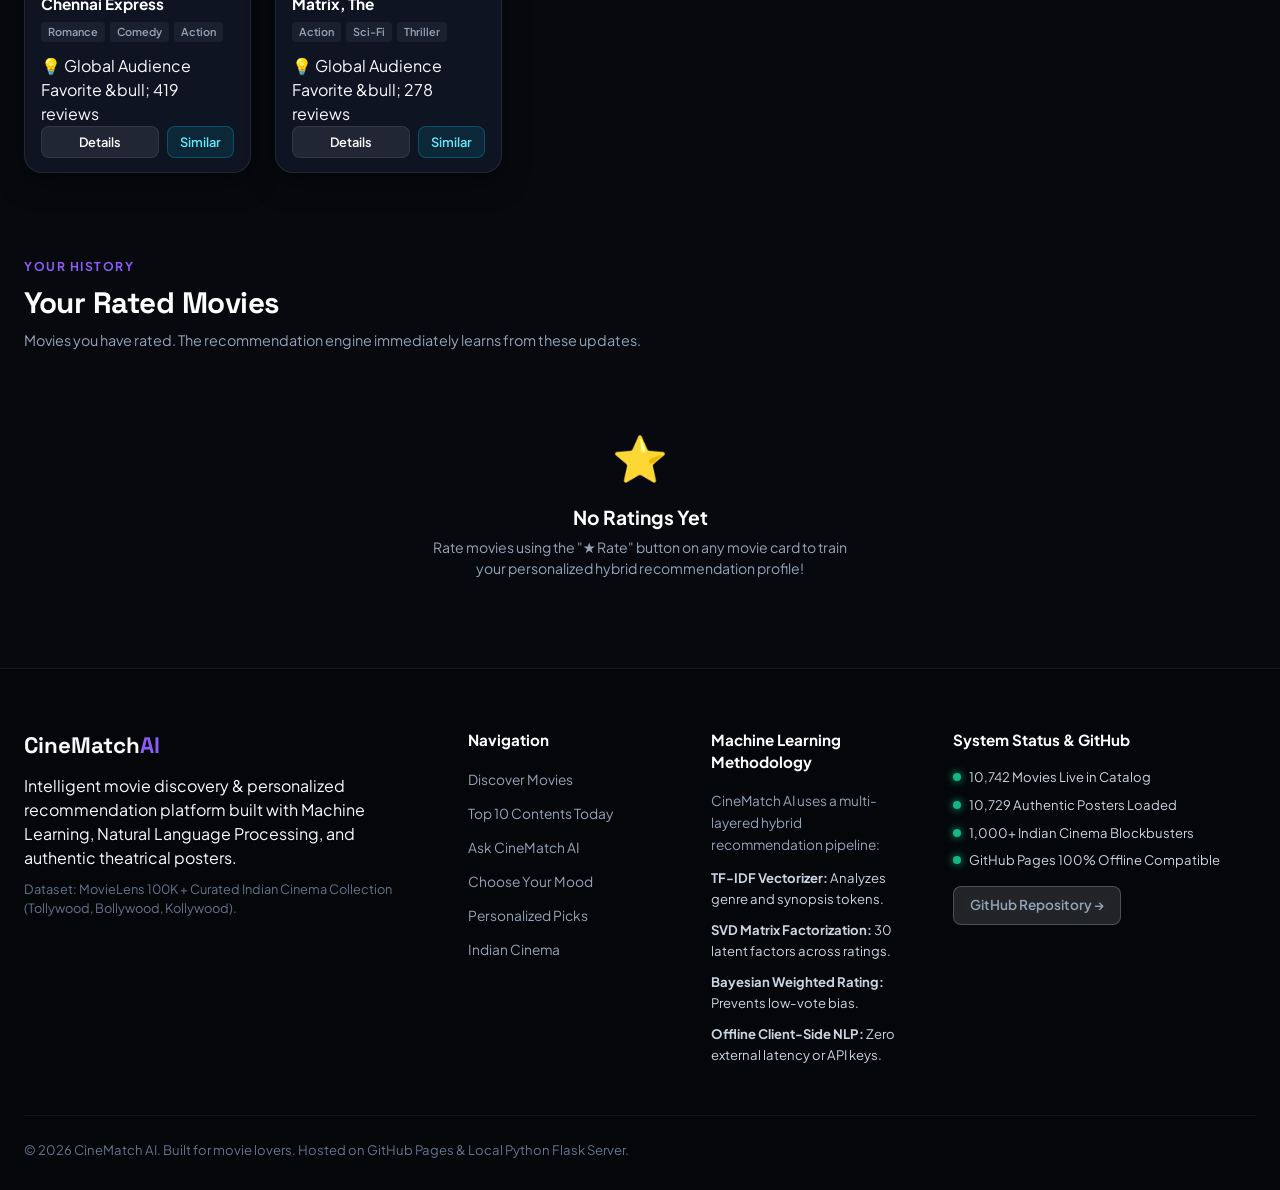
==== commit 2bee30d3: "Fix missing director and actress photographs in cast and crew for Indian cinema" ====
--- a/index.html
+++ b/index.html
@@ -18,7 +18,7 @@
   <script src="https://cdn.jsdelivr.net/npm/chart.js@4.4.1/dist/chart.umd.min.js"></script>
 
   <!-- CineMatch Premium Streaming Stylesheet -->
-  <link rel="stylesheet" href="static/css/style.css?v=20261111-credits-v2">
+  <link rel="stylesheet" href="static/css/style.css?v=20261111-credits-v5">
 </head>
 <body>
 
@@ -690,7 +690,7 @@
   </footer>
 
   <!-- Static Dataset & Application Engine -->
-  <script src="static/js/static_data.js?v=20261111-credits-v2"></script>
-  <script src="static/js/site.js?v=20261111-credits-v2"></script>
+  <script src="static/js/static_data.js?v=20261111-credits-v5"></script>
+  <script src="static/js/site.js?v=20261111-credits-v5"></script>
 </body>
 </html>
--- a/static/css/style.css
+++ b/static/css/style.css
@@ -1655,41 +1655,123 @@
   font-weight: 600;
 }
 
-/* Cast Avatars Section (Image 2 Style) */
+/* =========================================================================
+   Director Section & Spotlight in Movie Details Modal
+   ========================================================================= */
+.modal-director-section {
+  margin-bottom: 24px;
+  background: rgba(255, 255, 255, 0.02);
+  border: 1px solid rgba(255, 255, 255, 0.07);
+  border-radius: var(--radius-lg);
+  padding: 16px 20px;
+}
+.modal-director-section h3 {
+  font-size: 0.95rem;
+  font-weight: 700;
+  text-transform: uppercase;
+  letter-spacing: 0.5px;
+  color: var(--text-muted);
+  margin-bottom: 12px;
+}
+.directors-spotlight-row {
+  display: flex;
+  flex-wrap: wrap;
+  gap: 16px;
+  align-items: center;
+}
+.director-spotlight-card {
+  display: inline-flex;
+  align-items: center;
+  gap: 14px;
+  background: linear-gradient(135deg, rgba(30, 41, 59, 0.7), rgba(15, 23, 42, 0.9));
+  border: 1px solid rgba(6, 182, 212, 0.25);
+  border-radius: 9999px;
+  padding: 6px 18px 6px 6px;
+  cursor: pointer;
+  transition: all 0.25s cubic-bezier(0.4, 0, 0.2, 1);
+  box-shadow: 0 4px 15px rgba(0, 0, 0, 0.4);
+}
+.director-spotlight-card:hover {
+  background: linear-gradient(135deg, rgba(6, 182, 212, 0.2), rgba(139, 92, 246, 0.2));
+  border-color: #06b6d4;
+  transform: translateY(-2px);
+  box-shadow: 0 8px 24px rgba(6, 182, 212, 0.3);
+}
+.director-spotlight-avatar {
+  width: 48px;
+  height: 48px;
+  border-radius: 50%;
+  object-fit: cover;
+  border: 2px solid #06b6d4;
+  background: #1e293b;
+  flex-shrink: 0;
+}
+.director-spotlight-meta {
+  display: flex;
+  flex-direction: column;
+}
+.director-spotlight-name {
+  font-size: 0.95rem;
+  font-weight: 700;
+  color: #fff;
+  line-height: 1.2;
+}
+.director-spotlight-badge {
+  font-size: 0.72rem;
+  color: #38bdf8;
+  font-weight: 600;
+  text-transform: uppercase;
+  letter-spacing: 0.5px;
+}
+
+/* Cast Avatars Section (Image 2 Streaming Aesthetics) */
 .modal-cast-section {
   margin-bottom: 32px;
 }
-.modal-cast-section h3 {
-  font-size: 1.05rem;
-  font-weight: 700;
-  color: #fff;
-  margin-bottom: 16px;
-}
 .cast-avatars-row {
   display: flex;
-  gap: 20px;
+  gap: 18px;
   overflow-x: auto;
-  padding-bottom: 10px;
+  padding: 8px 4px 16px 4px;
+  scroll-behavior: smooth;
+}
+.cast-avatars-row::-webkit-scrollbar {
+  height: 6px;
+}
+.cast-avatars-row::-webkit-scrollbar-thumb {
+  background: rgba(255, 255, 255, 0.2);
+  border-radius: 10px;
 }
 .cast-avatar-item {
   display: flex;
   flex-direction: column;
   align-items: center;
   text-align: center;
-  width: 95px;
+  width: 100px;
   flex-shrink: 0;
+  cursor: pointer;
+  transition: transform 0.2s ease;
+}
+.cast-avatar-item:hover {
+  transform: translateY(-4px);
 }
 .cast-avatar-circle {
-  width: 70px;
-  height: 70px;
+  width: 76px;
+  height: 76px;
   border-radius: 50%;
   object-fit: cover;
   background: #1e293b;
-  border: 2px solid rgba(255, 255, 255, 0.15);
-  margin-bottom: 8px;
+  border: 2.5px solid rgba(255, 255, 255, 0.2);
+  margin-bottom: 10px;
+  transition: all 0.25s ease;
+  box-shadow: 0 4px 14px rgba(0, 0, 0, 0.5);
+}
+.cast-avatar-item:hover .cast-avatar-circle {
+  border-color: #a855f7;
+  box-shadow: 0 0 18px rgba(168, 85, 247, 0.5);
 }
 .cast-actor-name {
-  font-size: 0.8rem;
+  font-size: 0.82rem;
   font-weight: 700;
   color: #fff;
   line-height: 1.2;
@@ -1701,11 +1783,25 @@
 .cast-character-role {
   font-size: 0.72rem;
   color: var(--text-muted);
-  line-height: 1.2;
+  line-height: 1.25;
   white-space: nowrap;
   overflow: hidden;
   text-overflow: ellipsis;
   width: 100%;
+  margin-top: 2px;
+}
+.cast-click-hint {
+  display: inline-block;
+  font-size: 0.65rem;
+  color: #38bdf8;
+  opacity: 0;
+  transform: translateY(2px);
+  transition: all 0.2s ease;
+  margin-top: 3px;
+}
+.cast-avatar-item:hover .cast-click-hint {
+  opacity: 1;
+  transform: translateY(0);
 }
 
 /* Similar Titles in Modal */
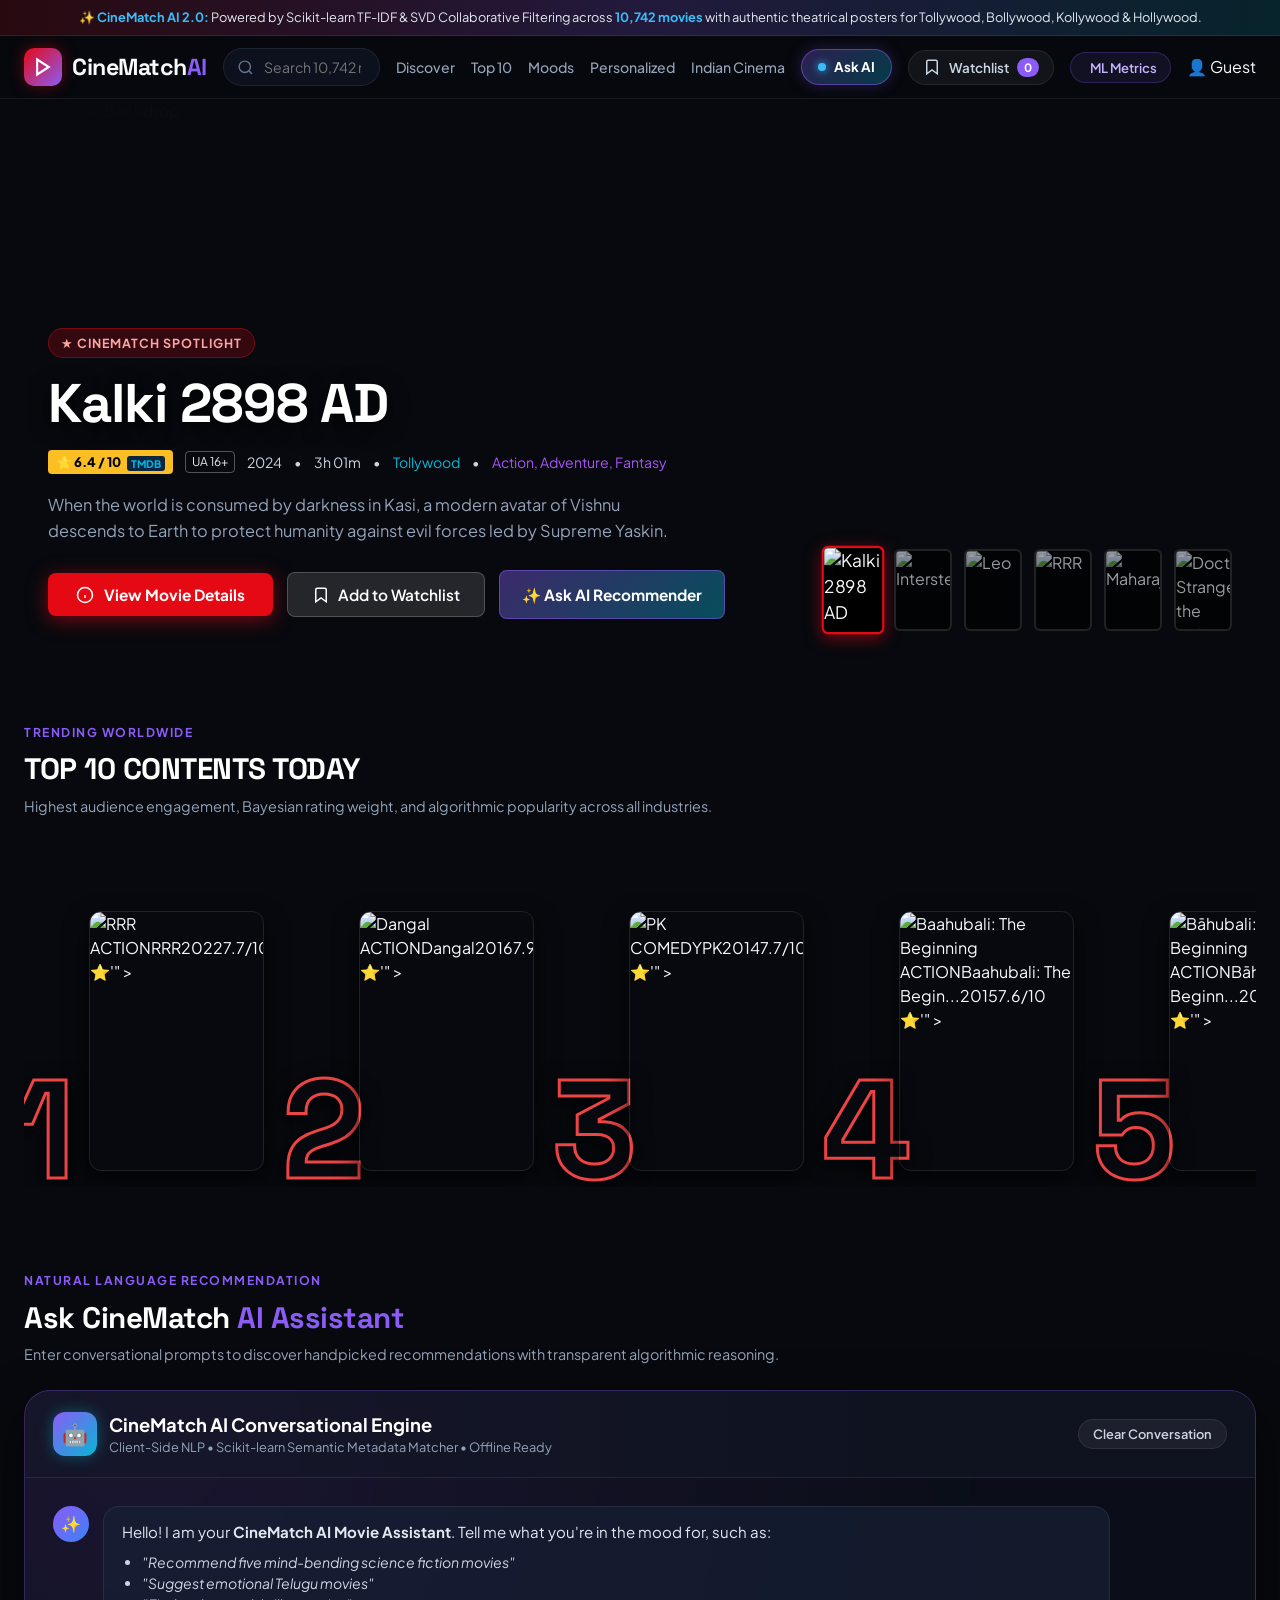
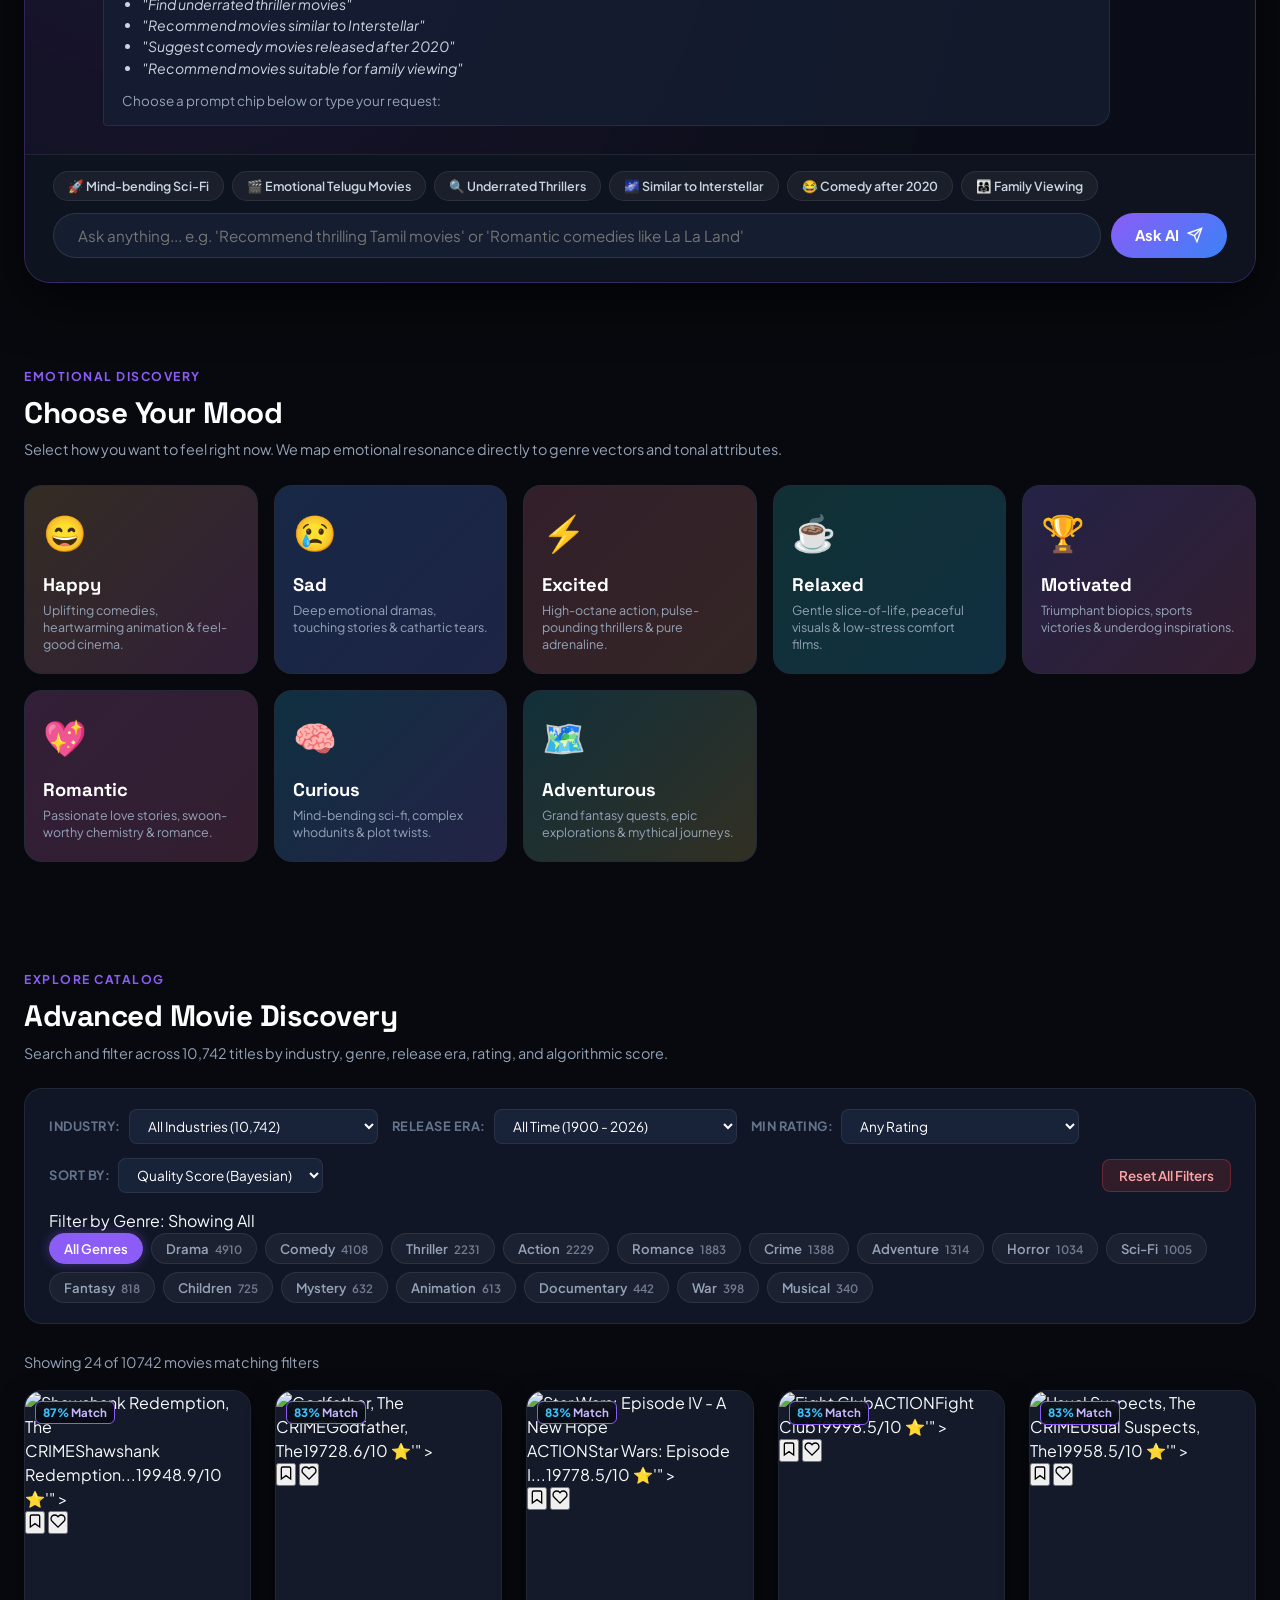
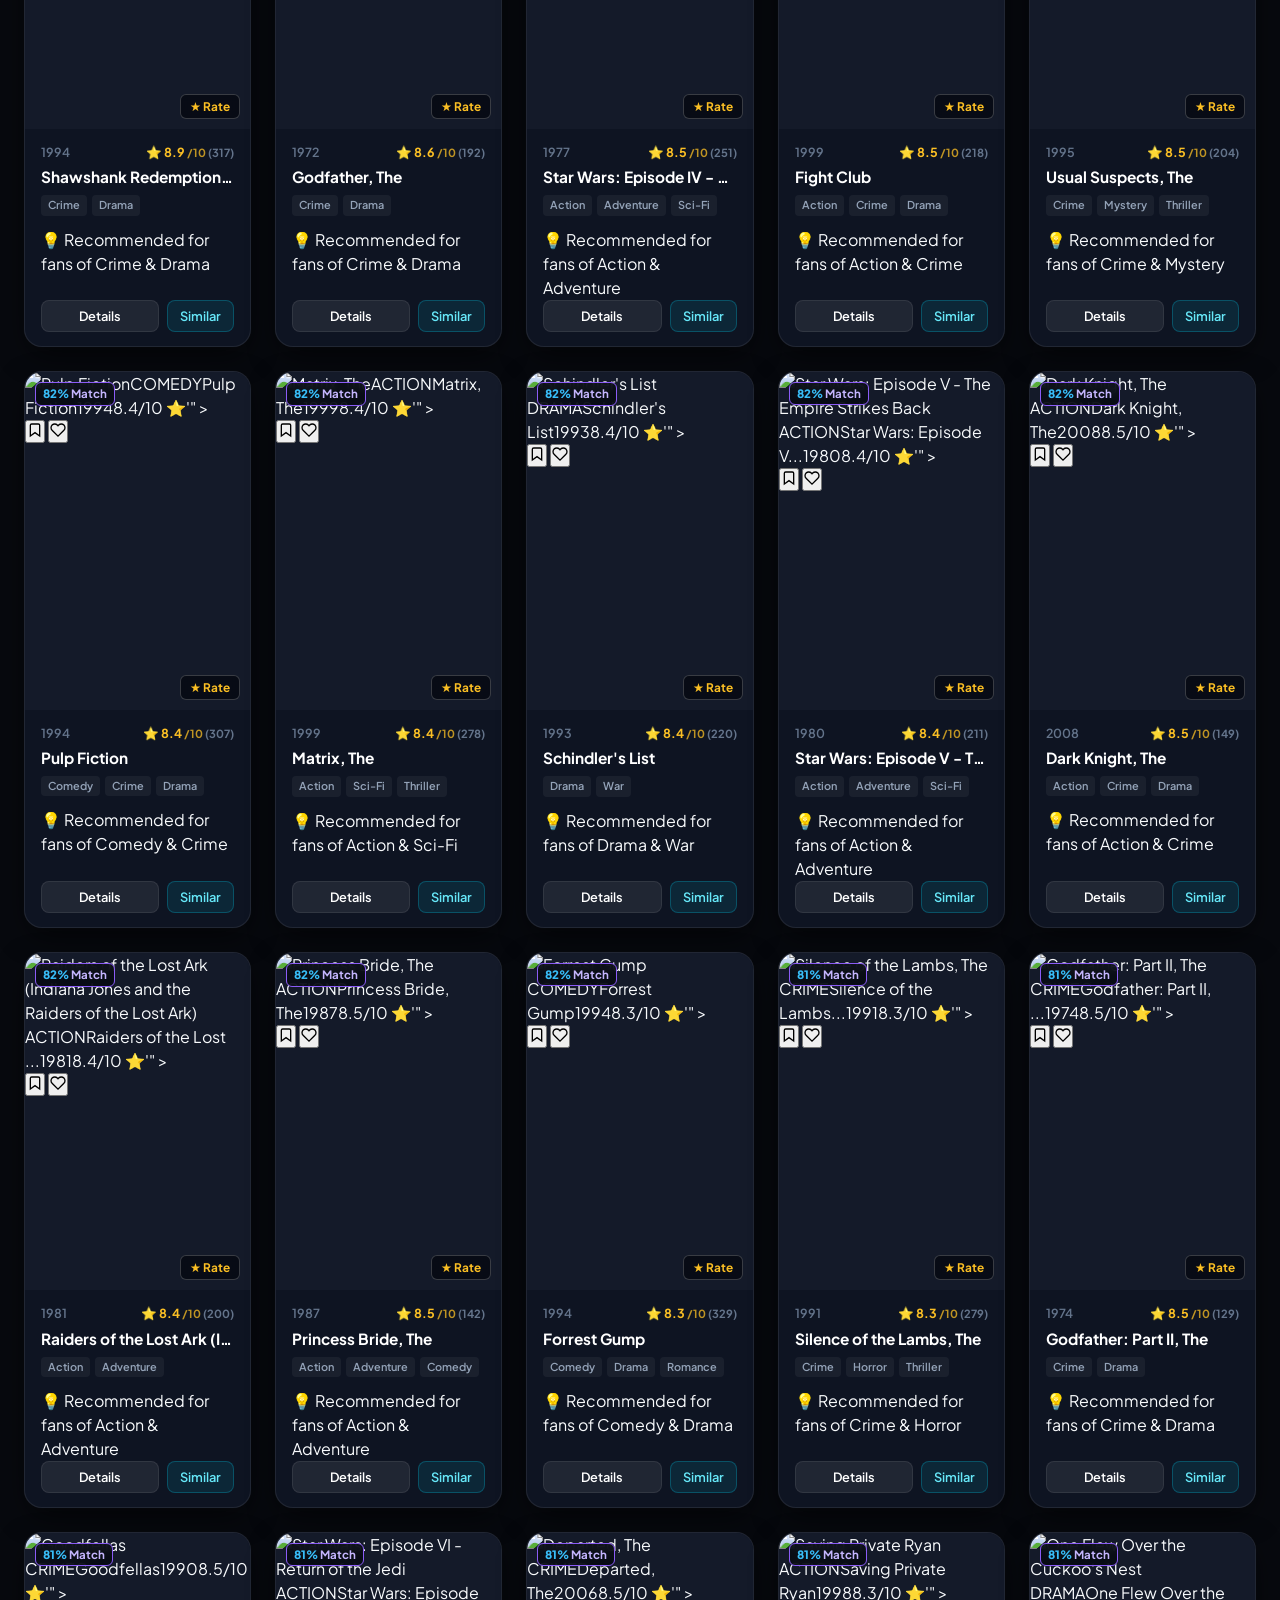
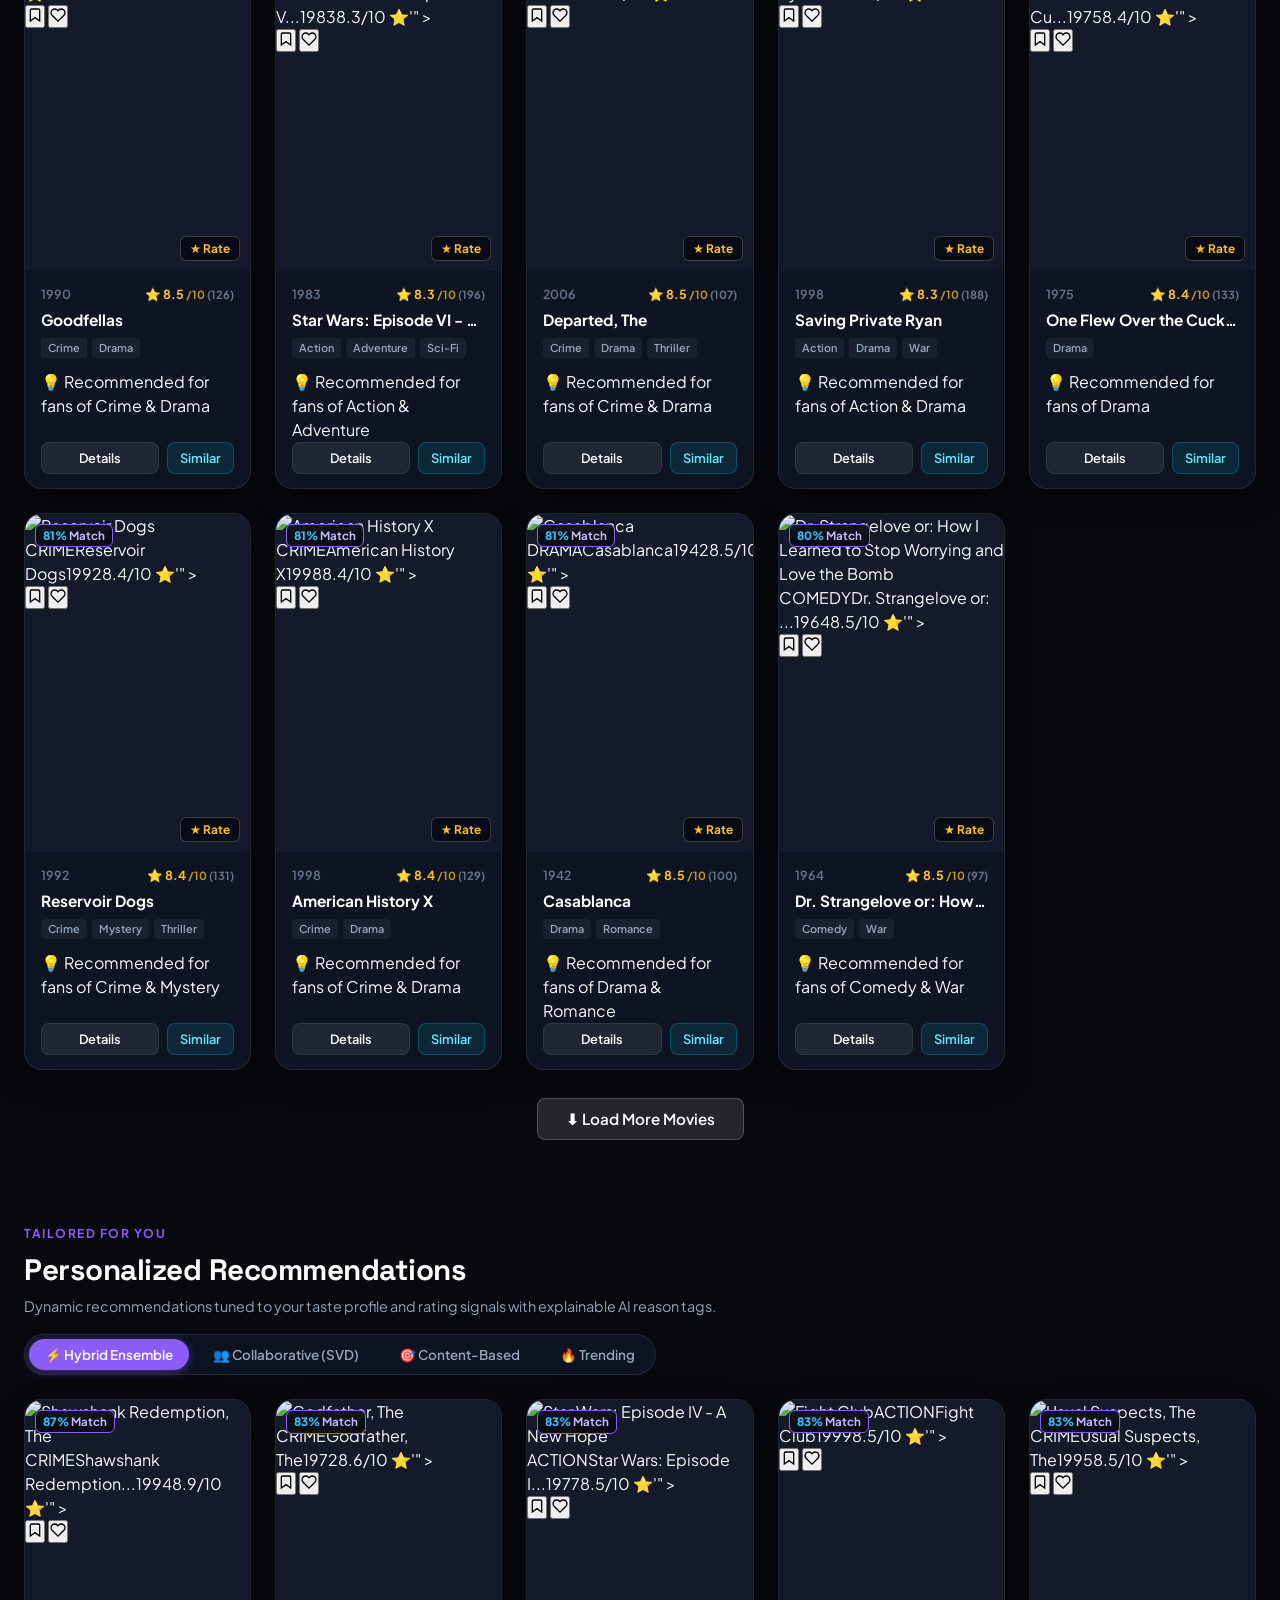
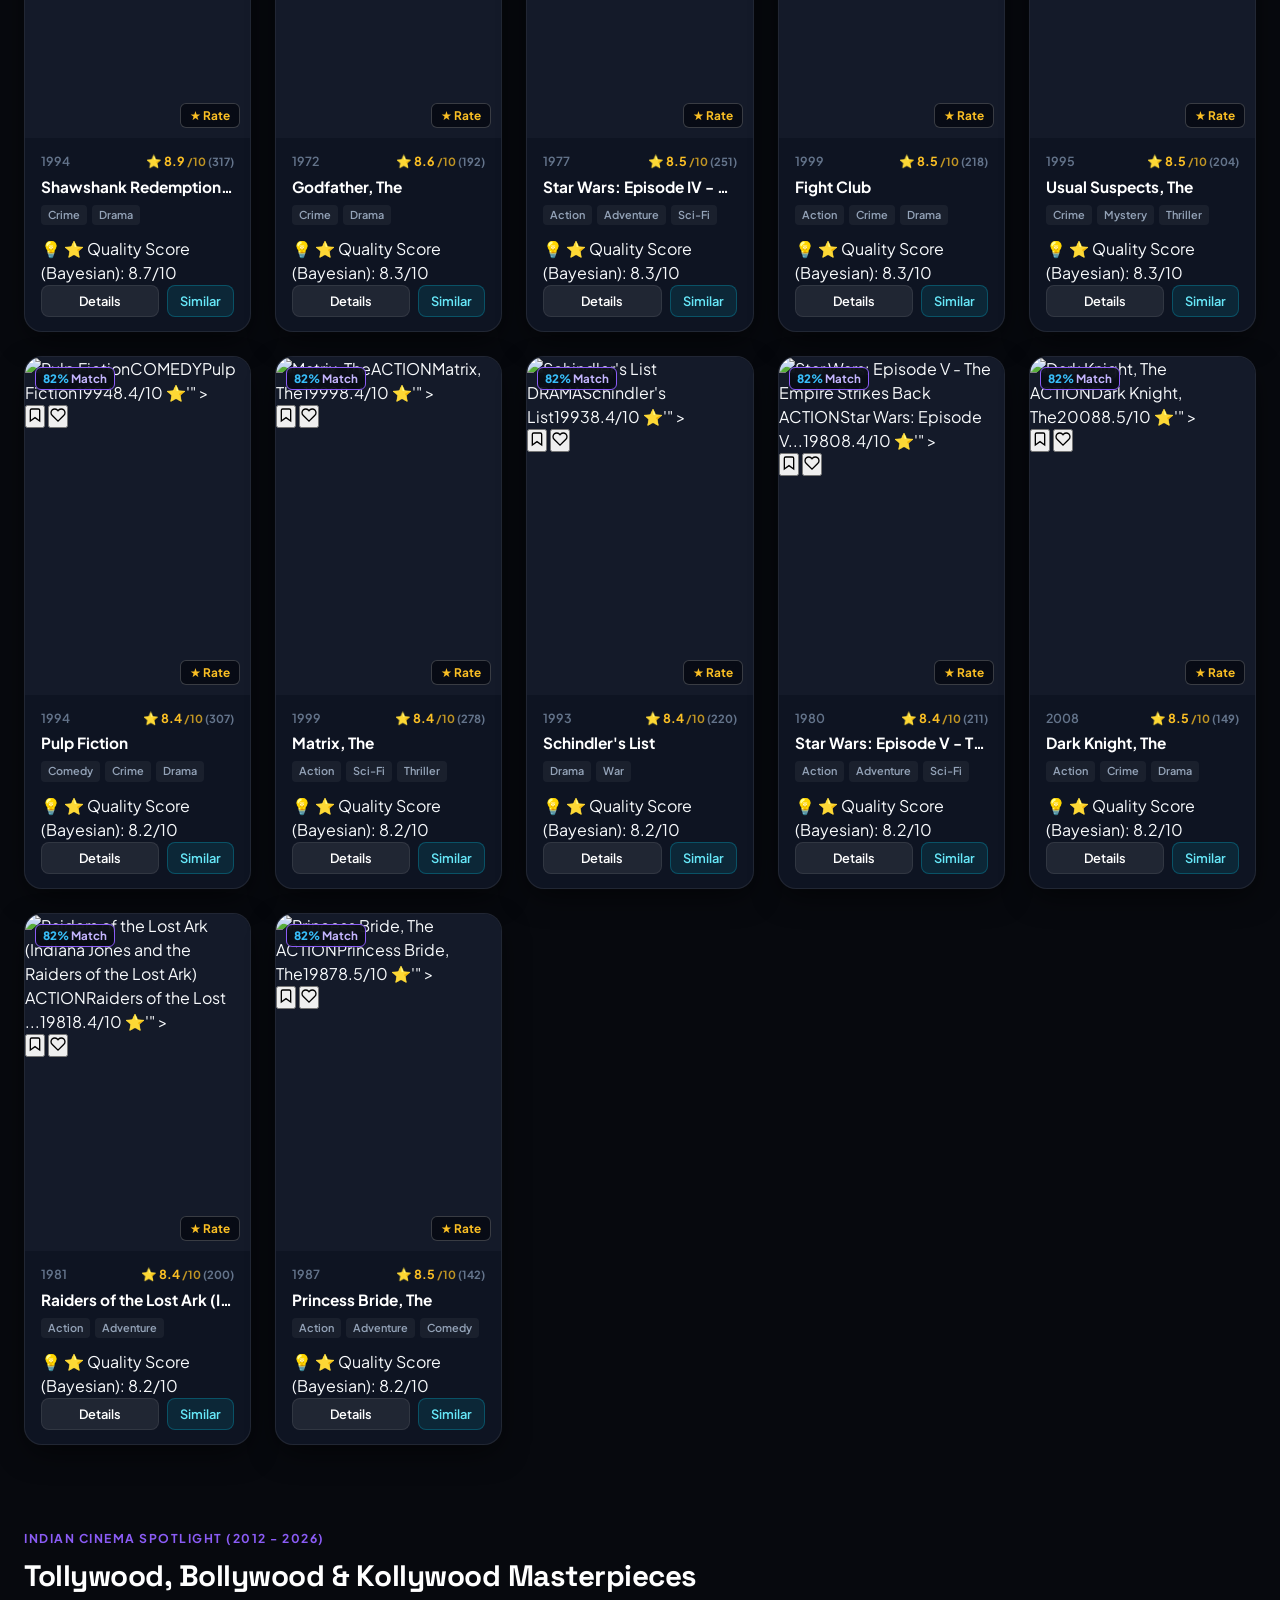
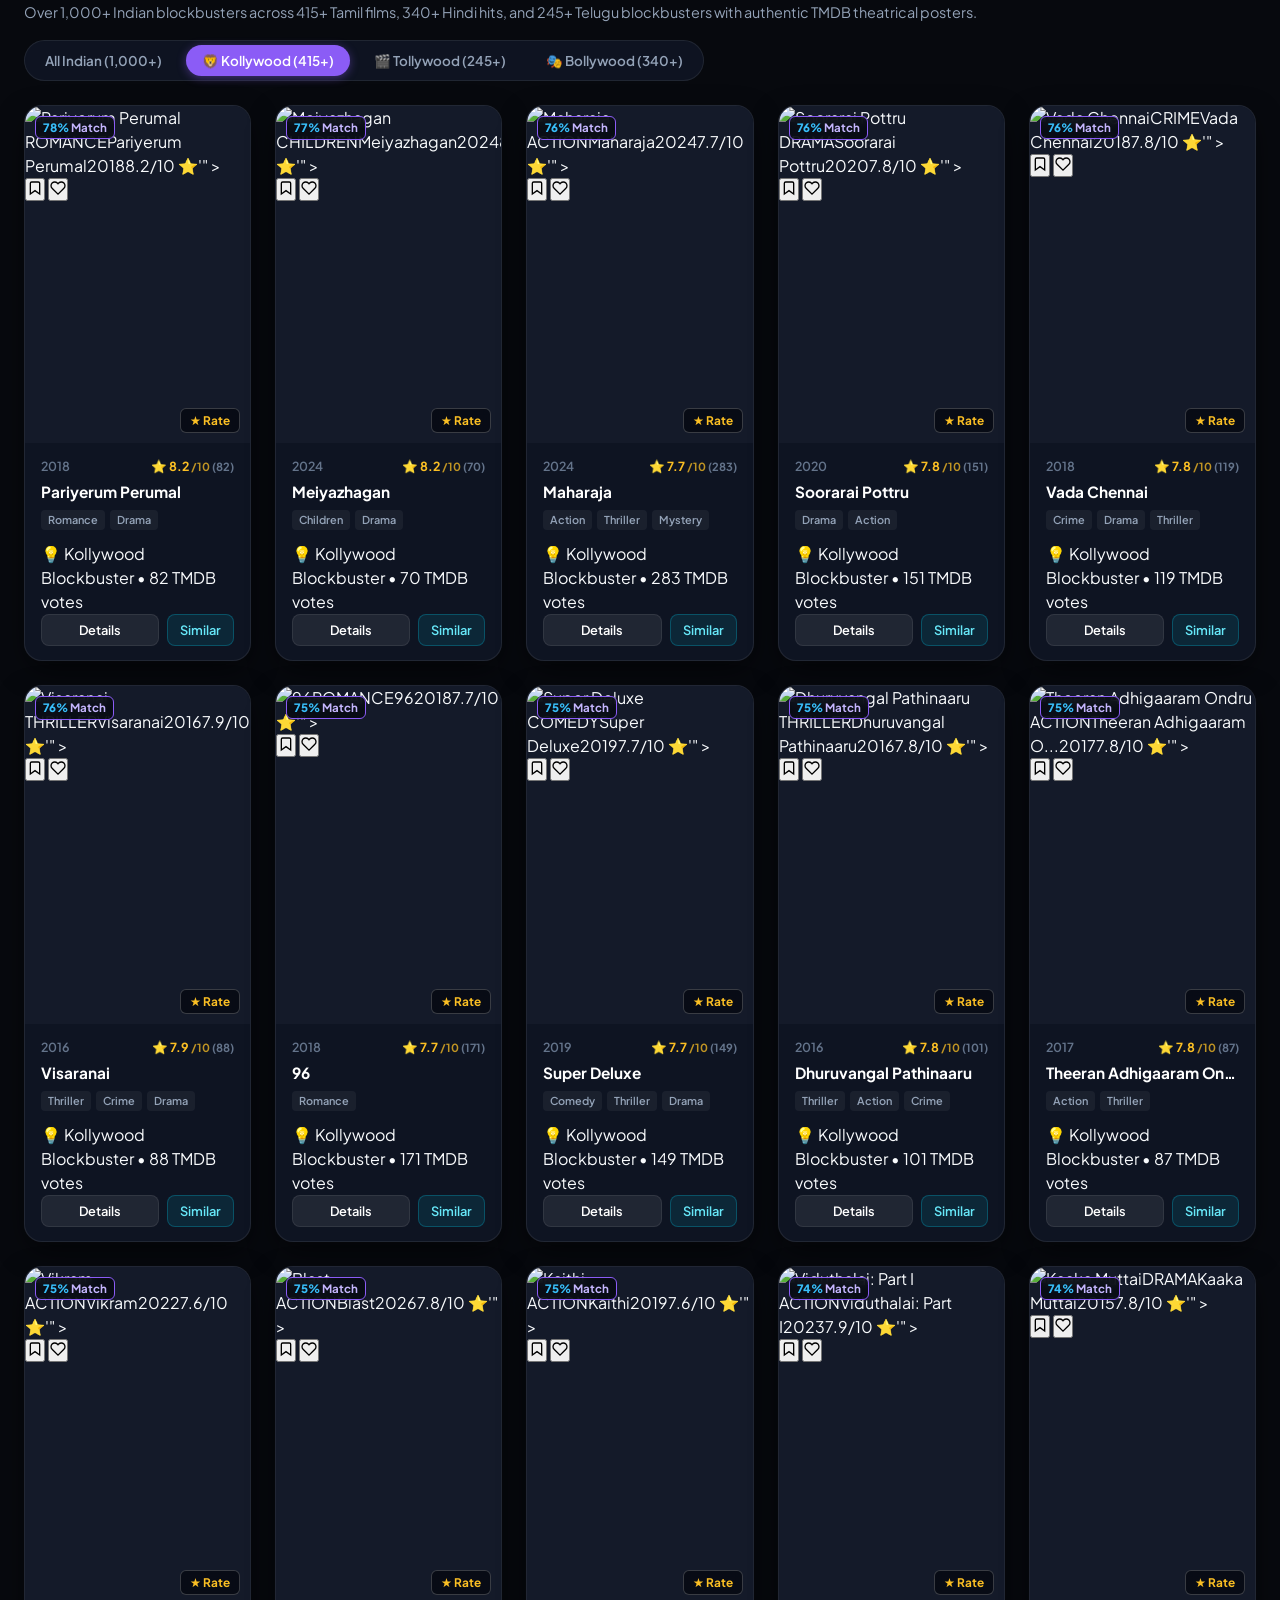
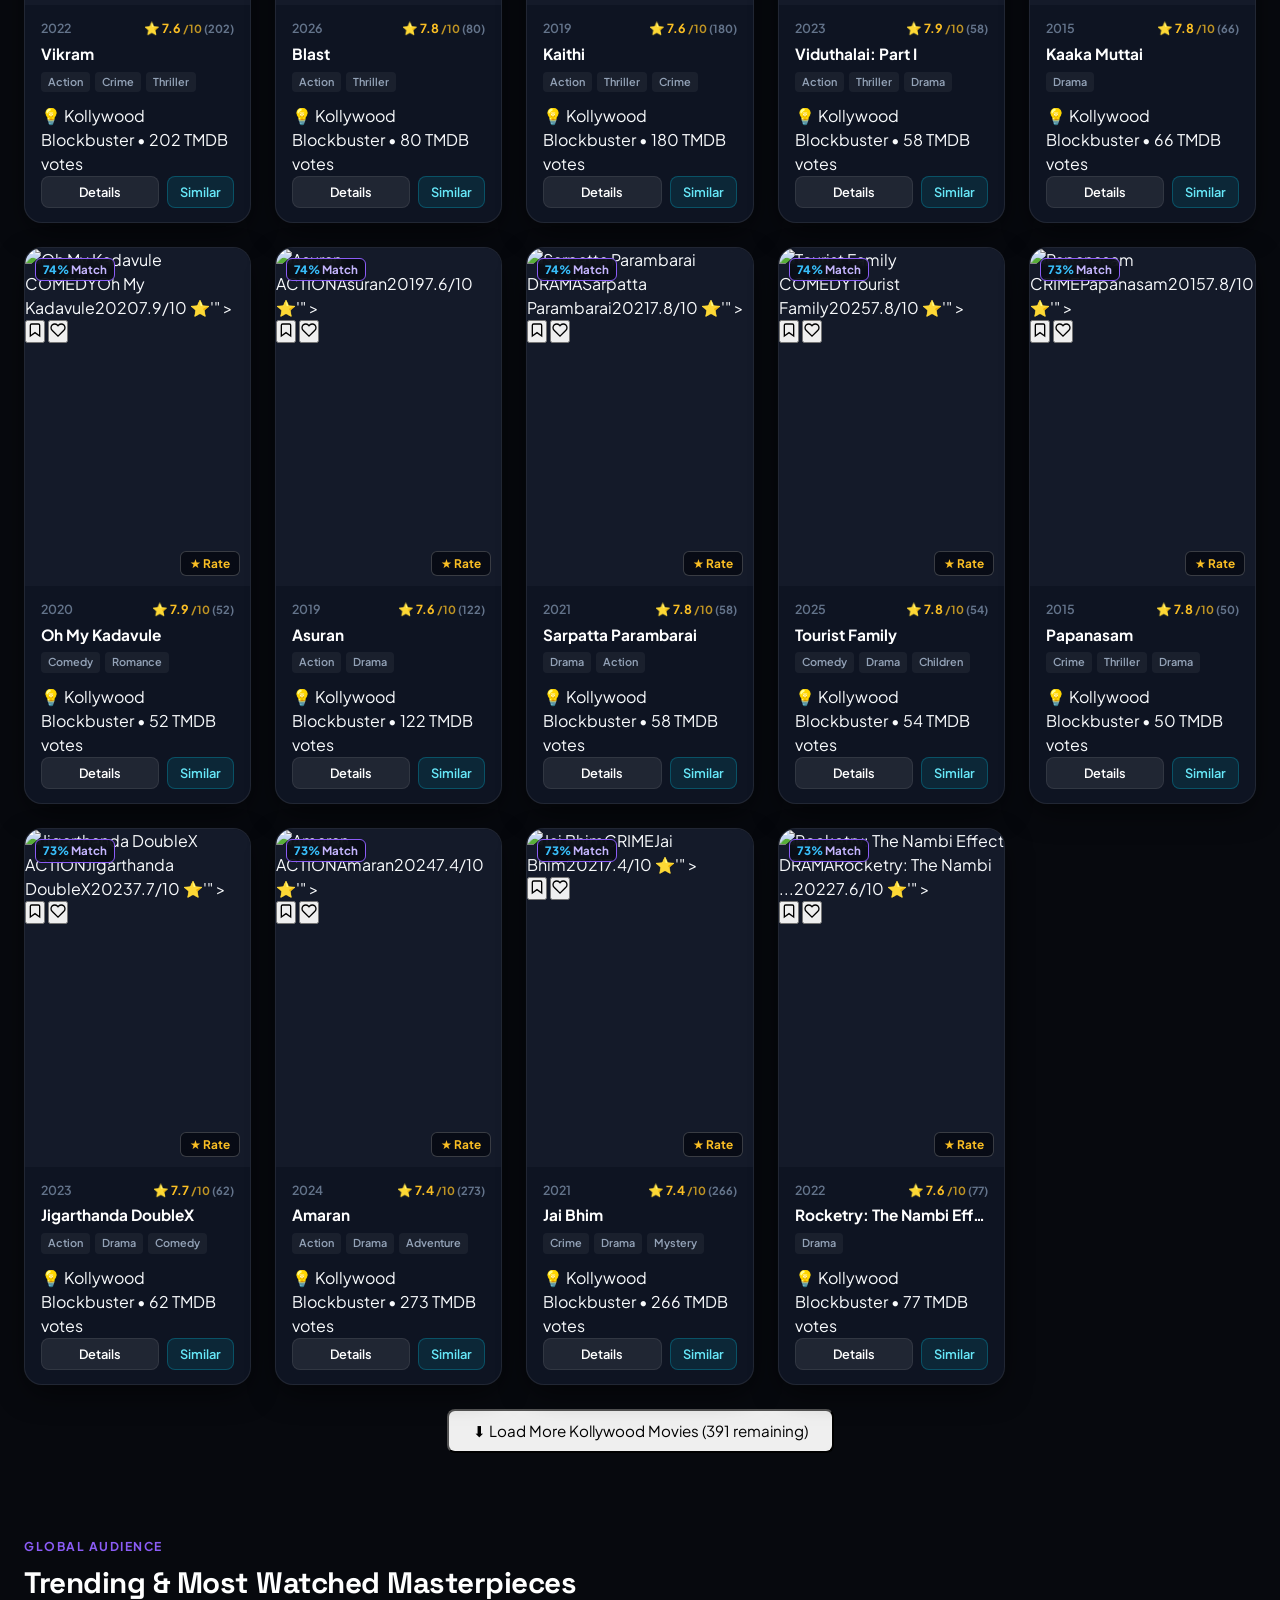
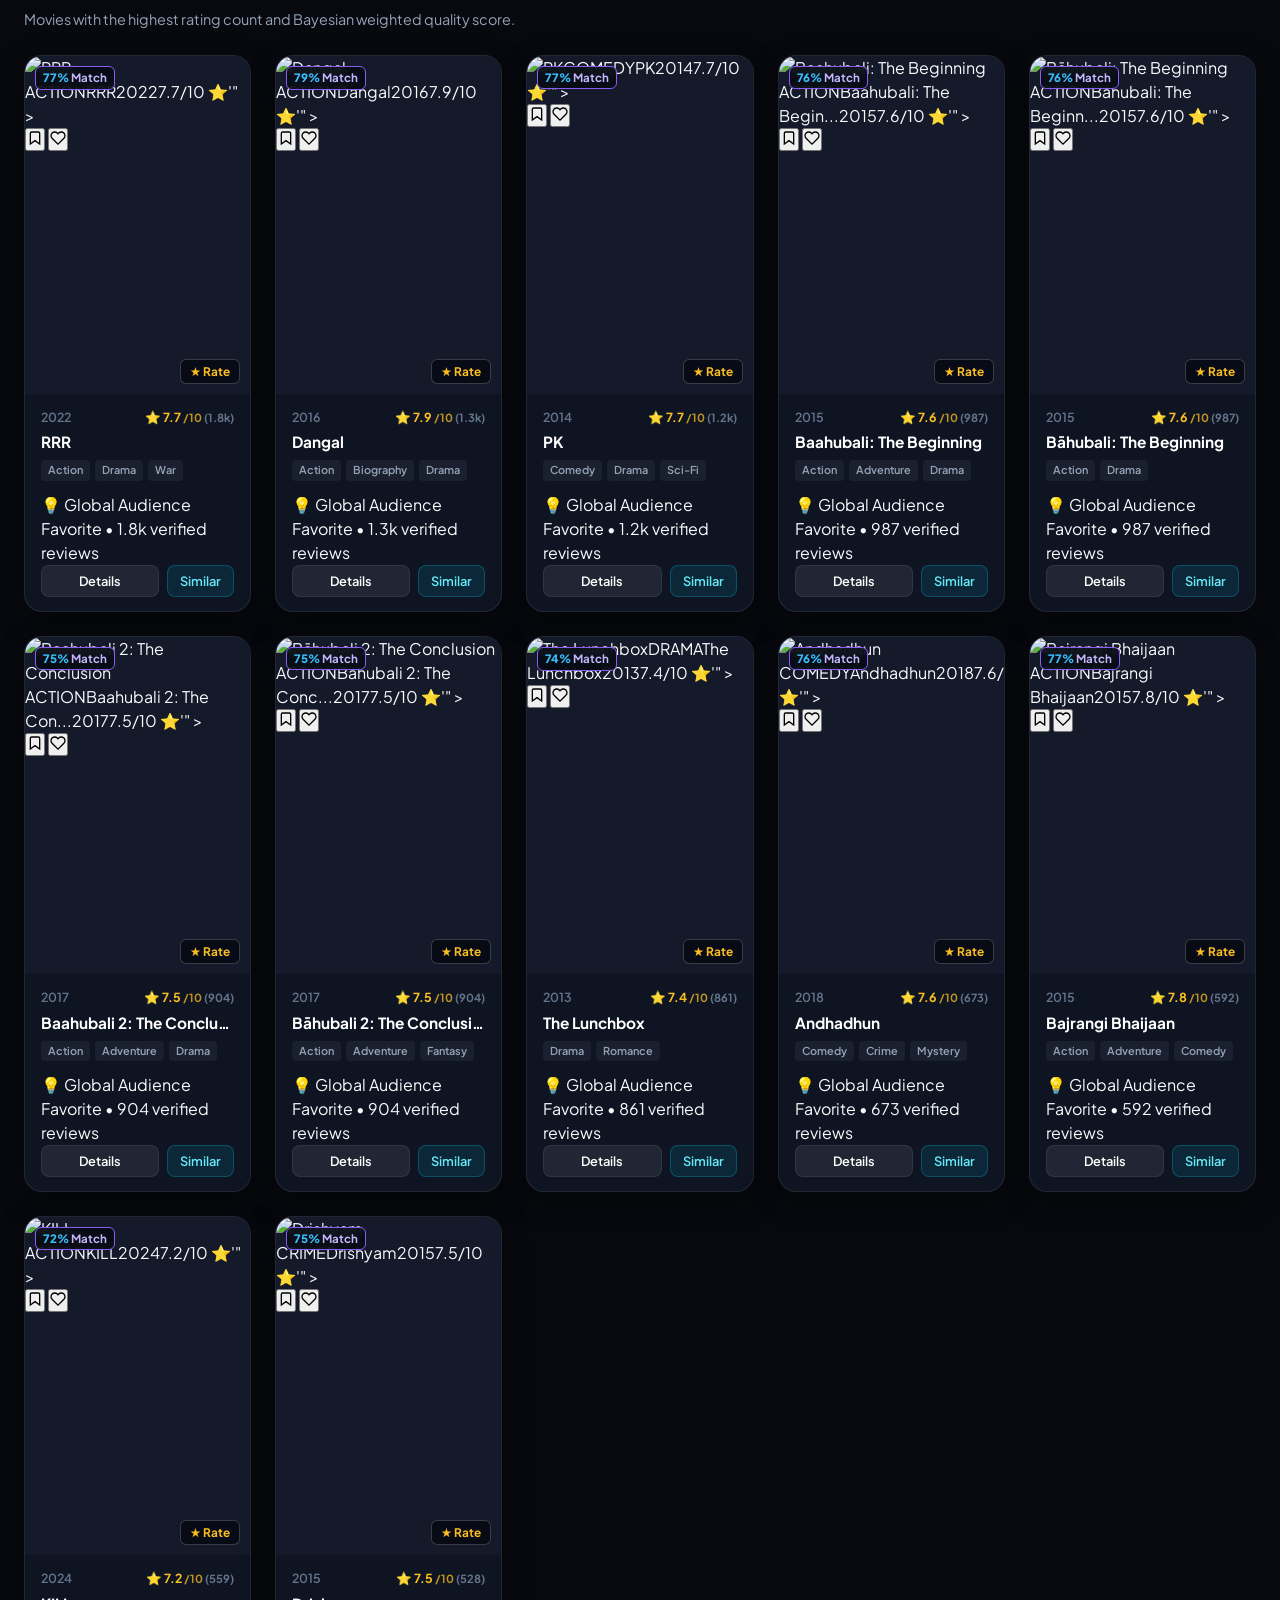
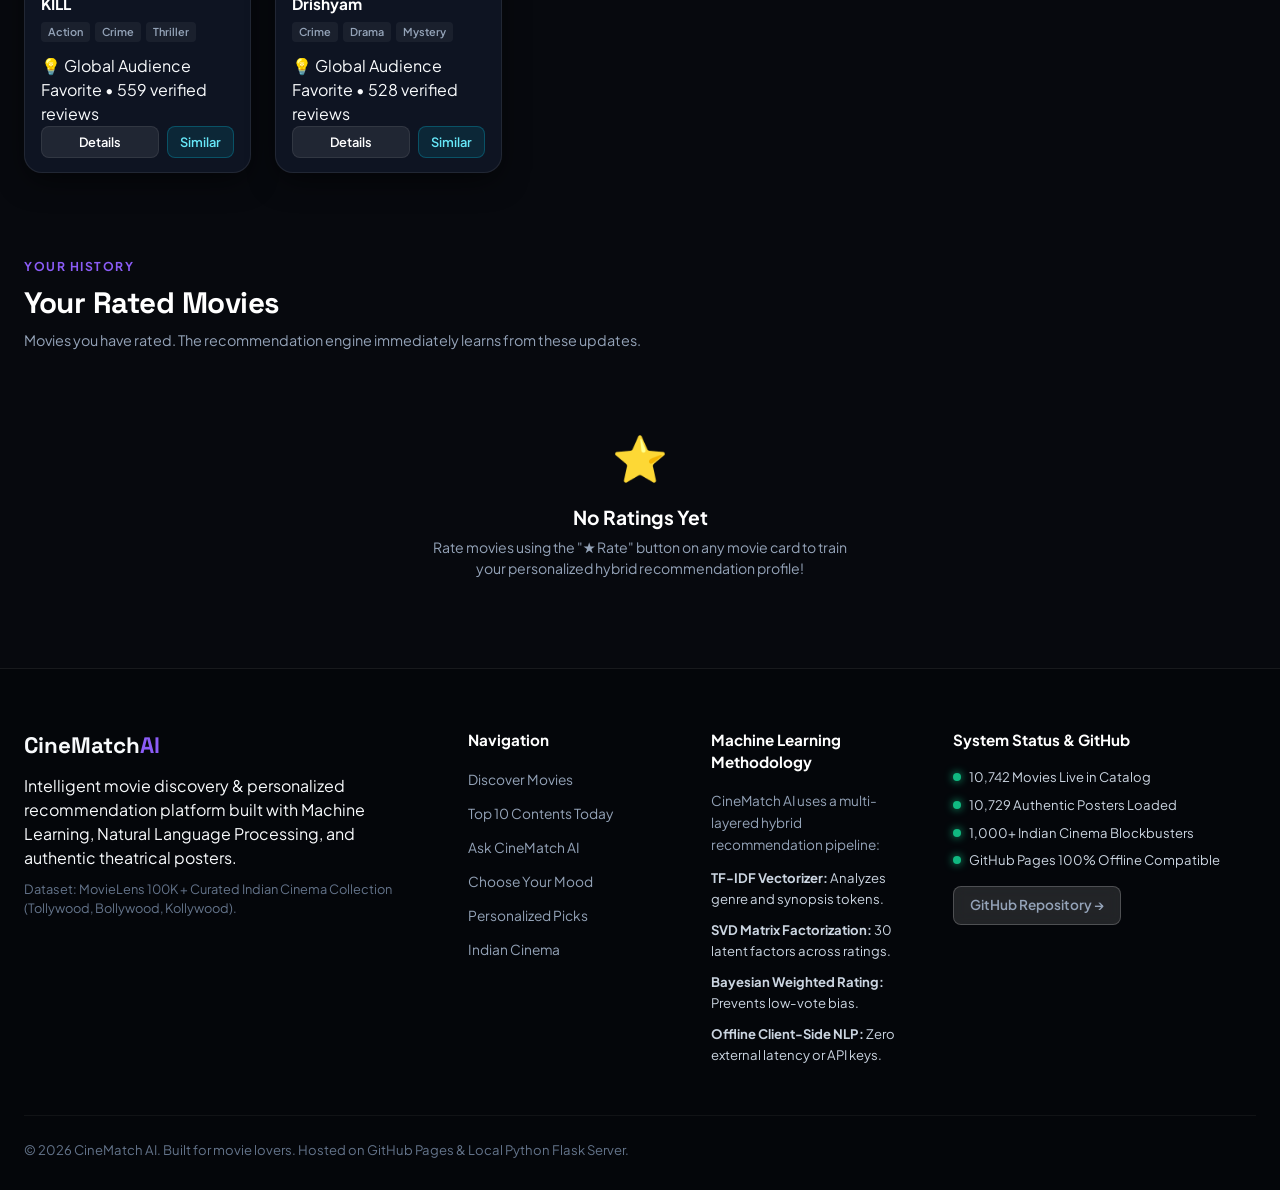
==== commit 0542fc50: "feat: authentic TMDB ratings, 10-point user rating system, Bayesian quality scoring, and accurate so" ====
--- a/index.html
+++ b/index.html
@@ -18,7 +18,7 @@
   <script src="https://cdn.jsdelivr.net/npm/chart.js@4.4.1/dist/chart.umd.min.js"></script>
 
   <!-- CineMatch Premium Streaming Stylesheet -->
-  <link rel="stylesheet" href="static/css/style.css?v=20261111-credits-v5">
+  <link rel="stylesheet" href="static/css/style.css?v=20261112-ratings-v1">
 </head>
 <body>
 
@@ -112,7 +112,7 @@
         <h1 class="hero-movie-title" id="heroMovieTitle">Kalki 2898 AD</h1>
         
         <div class="hero-meta-row" id="heroMetaRow">
-          <span class="meta-rating-pill" id="heroRatingBadge">★ 4.9</span>
+          <span class="meta-rating-pill" id="heroRatingBadge">⭐ 7.7 / 10 <span class="pill-tmdb-tag">TMDB</span></span>
           <span class="meta-cert-pill" id="heroCertBadge">UA 16+</span>
           <span id="heroYearBadge">2024</span>
           <span>•</span>
@@ -347,9 +347,10 @@
             <span class="filter-label">Min Rating:</span>
             <select id="filterRatingSelect" class="filter-select">
               <option value="0">Any Rating</option>
-              <option value="3.5">★ 3.5 &amp; Above</option>
-              <option value="4.0">★ 4.0 &amp; Above (Great)</option>
-              <option value="4.5">★ 4.5 &amp; Above (Masterpiece)</option>
+              <option value="7.0">⭐ 7.0 &amp; Above (Good)</option>
+              <option value="7.5">⭐ 7.5 &amp; Above (Great)</option>
+              <option value="8.0">⭐ 8.0 &amp; Above (Masterpiece)</option>
+              <option value="8.5">⭐ 8.5 &amp; Above (Legendary)</option>
             </select>
           </div>
 
@@ -357,8 +358,11 @@
             <span class="filter-label">Sort By:</span>
             <select id="filterSortSelect" class="filter-select">
               <option value="score">Quality Score (Bayesian)</option>
-              <option value="votes">Audience Popularity</option>
-              <option value="year_desc">Latest Release Year</option>
+              <option value="rating_desc">Highest Rated (TMDB)</option>
+              <option value="rating_asc">Lowest Rated (TMDB)</option>
+              <option value="votes_desc">Most Voted (Audience)</option>
+              <option value="pop_desc">Most Popular (Trending)</option>
+              <option value="year_desc">Recently Released</option>
               <option value="year_asc">Oldest Release Year</option>
               <option value="title">Title (A to Z)</option>
             </select>
@@ -551,23 +555,32 @@
     </div>
   </div>
 
-  <!-- Interactive 5-Star Rater Modal -->
+  <!-- Interactive 10-Point Rater Modal (Requirement 6) -->
   <div id="ratingModal" class="modal-overlay" role="dialog" aria-modal="true">
-    <div class="small-modal">
+    <div class="small-modal" style="max-width: 520px;">
       <div class="modal-header">
-        <h3 id="ratingModalTitle" style="font-size: 1.1rem; color: #fff;">Rate Movie</h3>
+        <h3 id="ratingModalTitle" style="font-size: 1.15rem; color: #fff;">Rate Movie</h3>
         <button class="modal-close-btn" id="closeRatingModalBtn" style="position: static;">&times;</button>
       </div>
-      <div class="text-center" style="text-align: center;">
-        <p id="ratingModalSubtitle" class="text-secondary" style="font-size: 0.9rem; margin-bottom: 12px;">Select your rating on a scale of 1 to 5 stars:</p>
-        <div class="star-rating-container" id="modalStars">
-          <button type="button" class="star-btn" data-val="1">★</button>
-          <button type="button" class="star-btn" data-val="2">★</button>
-          <button type="button" class="star-btn" data-val="3">★</button>
-          <button type="button" class="star-btn" data-val="4">★</button>
-          <button type="button" class="star-btn" data-val="5">★</button>
-        </div>
-        <div class="rating-value-badge" id="modalRatingText" style="font-weight: 700; color: #fbbf24; margin-top: 10px;">Click a star to rate</div>
+      <div class="text-center" style="text-align: center; padding: 10px 0;">
+        <p id="ratingModalSubtitle" class="text-secondary" style="font-size: 0.9rem; margin-bottom: 8px;">Rate this film on a verified 1 to 10 scale:</p>
+        <div class="star-rating-container ten-stars" id="modalStars">
+          <button type="button" class="star-btn" data-val="1" title="1/10 - Appalling">★<span class="star-num">1</span></button>
+          <button type="button" class="star-btn" data-val="2" title="2/10 - Terrible">★<span class="star-num">2</span></button>
+          <button type="button" class="star-btn" data-val="3" title="3/10 - Bad">★<span class="star-num">3</span></button>
+          <button type="button" class="star-btn" data-val="4" title="4/10 - Mediocre">★<span class="star-num">4</span></button>
+          <button type="button" class="star-btn" data-val="5" title="5/10 - Average">★<span class="star-num">5</span></button>
+          <button type="button" class="star-btn" data-val="6" title="6/10 - Decent">★<span class="star-num">6</span></button>
+          <button type="button" class="star-btn" data-val="7" title="7/10 - Good">★<span class="star-num">7</span></button>
+          <button type="button" class="star-btn" data-val="8" title="8/10 - Great">★<span class="star-num">8</span></button>
+          <button type="button" class="star-btn" data-val="9" title="9/10 - Fantastic">★<span class="star-num">9</span></button>
+          <button type="button" class="star-btn" data-val="10" title="10/10 - Masterpiece">★<span class="star-num">10</span></button>
+        </div>
+        <div class="rating-value-badge" id="modalRatingText" style="font-weight: 700; color: #fbbf24; margin: 12px 0 8px;">Click a star (1-10) to rate</div>
+        <div id="modalRatingComparison" class="rating-comparison-box hidden"></div>
+        <div style="margin-top: 14px; display: flex; justify-content: center; gap: 10px;">
+          <button type="button" class="btn-clear-rating" id="modalClearRatingBtn">Clear Rating</button>
+        </div>
         <input type="hidden" id="modalMovieId" value="">
       </div>
     </div>
@@ -690,7 +703,7 @@
   </footer>
 
   <!-- Static Dataset & Application Engine -->
-  <script src="static/js/static_data.js?v=20261111-credits-v5"></script>
-  <script src="static/js/site.js?v=20261111-credits-v5"></script>
+  <script src="static/js/static_data.js?v=20261112-ratings-v1"></script>
+  <script src="static/js/site.js?v=20261112-ratings-v1"></script>
 </body>
 </html>
--- a/static/css/style.css
+++ b/static/css/style.css
@@ -2616,3 +2616,157 @@
     height: 170px;
   }
 }
+
+
+/* =========================================================================
+   Accurate 10-Point Rating System, Sorting & TMDB Indicators (Requirement 1-6)
+   ========================================================================= */
+.star-rating-container.ten-stars {
+  display: flex;
+  flex-wrap: wrap;
+  justify-content: center;
+  gap: 6px;
+  margin: 14px 0;
+}
+.star-rating-container.ten-stars .star-btn {
+  display: flex;
+  flex-direction: column;
+  align-items: center;
+  font-size: 1.55rem;
+  line-height: 1;
+  padding: 4px 6px;
+}
+.star-rating-container.ten-stars .star-num {
+  font-size: 0.65rem;
+  font-weight: 700;
+  color: #94a3b8;
+  margin-top: 3px;
+}
+.star-rating-container.ten-stars .star-btn.active .star-num,
+.star-rating-container.ten-stars .star-btn:hover .star-num {
+  color: #fbbf24;
+}
+.btn-clear-rating {
+  background: rgba(239, 68, 68, 0.15);
+  color: #f87171;
+  border: 1px solid rgba(239, 68, 68, 0.3);
+  padding: 6px 14px;
+  border-radius: 9999px;
+  font-size: 0.8rem;
+  font-weight: 600;
+  cursor: pointer;
+  transition: all 0.2s ease;
+}
+.btn-clear-rating:hover {
+  background: rgba(239, 68, 68, 0.3);
+  color: #fff;
+  border-color: #ef4444;
+}
+.rating-comparison-box {
+  background: rgba(15, 23, 42, 0.75);
+  border: 1px solid rgba(139, 92, 246, 0.3);
+  border-radius: 10px;
+  padding: 10px 14px;
+  margin-top: 10px;
+  font-size: 0.85rem;
+  color: #e2e8f0;
+  text-align: center;
+}
+.rating-comparison-box.hidden {
+  display: none;
+}
+.delta-higher {
+  color: #34d399;
+  font-weight: 700;
+}
+.delta-lower {
+  color: #f87171;
+  font-weight: 700;
+}
+.delta-equal {
+  color: #38bdf8;
+  font-weight: 700;
+}
+
+/* TMDB Official Rating Showcase in Detail Modal */
+.tmdb-rating-showcase-card {
+  display: flex;
+  align-items: center;
+  justify-content: space-between;
+  background: linear-gradient(135deg, rgba(30, 41, 59, 0.75) 0%, rgba(15, 23, 42, 0.9) 100%);
+  border: 1px solid rgba(251, 191, 36, 0.28);
+  border-radius: 12px;
+  padding: 14px 18px;
+  margin: 16px 0 20px;
+  box-shadow: 0 4px 20px rgba(0, 0, 0, 0.35);
+}
+.tmdb-rating-left {
+  display: flex;
+  flex-direction: column;
+  gap: 4px;
+}
+.tmdb-rating-score {
+  display: flex;
+  align-items: baseline;
+  gap: 6px;
+}
+.rating-big-num {
+  font-size: 1.85rem;
+  font-weight: 800;
+  color: #fbbf24;
+  letter-spacing: -0.5px;
+}
+.rating-ten {
+  font-size: 1rem;
+  font-weight: 600;
+  color: #94a3b8;
+}
+.tmdb-badge-label {
+  font-size: 0.78rem;
+  color: #cbd5e1;
+  display: flex;
+  align-items: center;
+  gap: 6px;
+}
+.tmdb-logo-pill {
+  background: #01b4e4;
+  color: #0d253f;
+  font-weight: 900;
+  font-size: 0.68rem;
+  padding: 1px 6px;
+  border-radius: 4px;
+  letter-spacing: 0.5px;
+}
+.pill-tmdb-tag {
+  background: #0d253f;
+  color: #01b4e4;
+  font-size: 0.65rem;
+  font-weight: 800;
+  padding: 1px 4px;
+  border-radius: 3px;
+  margin-left: 4px;
+  vertical-align: middle;
+}
+.tmdb-rating-right {
+  text-align: right;
+  font-size: 0.82rem;
+  color: #94a3b8;
+  display: flex;
+  flex-direction: column;
+  gap: 4px;
+}
+.tmdb-rating-right strong {
+  color: #f1f5f9;
+}
+.movie-rating-badge.unrated-badge {
+  color: #94a3b8;
+  font-weight: 500;
+}
+.unrated-text {
+  font-size: 0.75rem;
+  color: #94a3b8;
+}
+.rating-scale {
+  font-size: 0.7rem;
+  opacity: 0.75;
+}
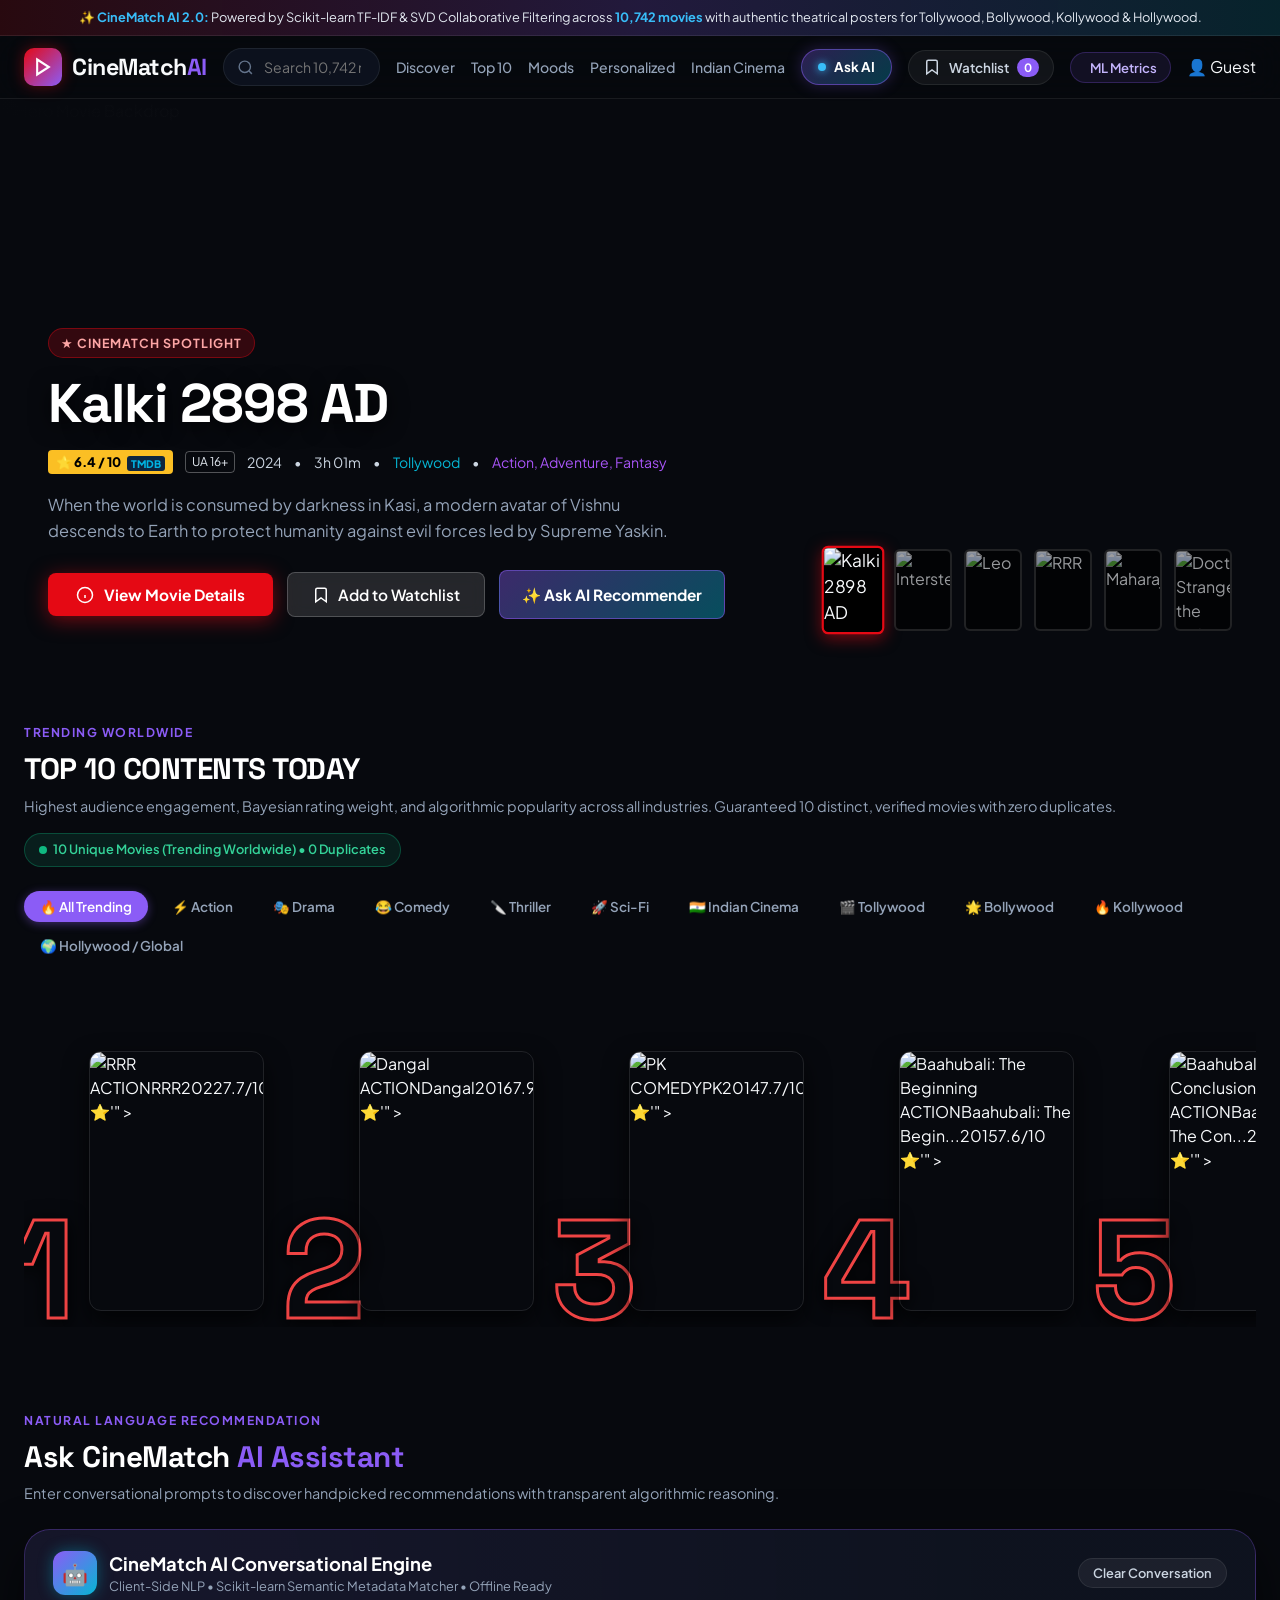
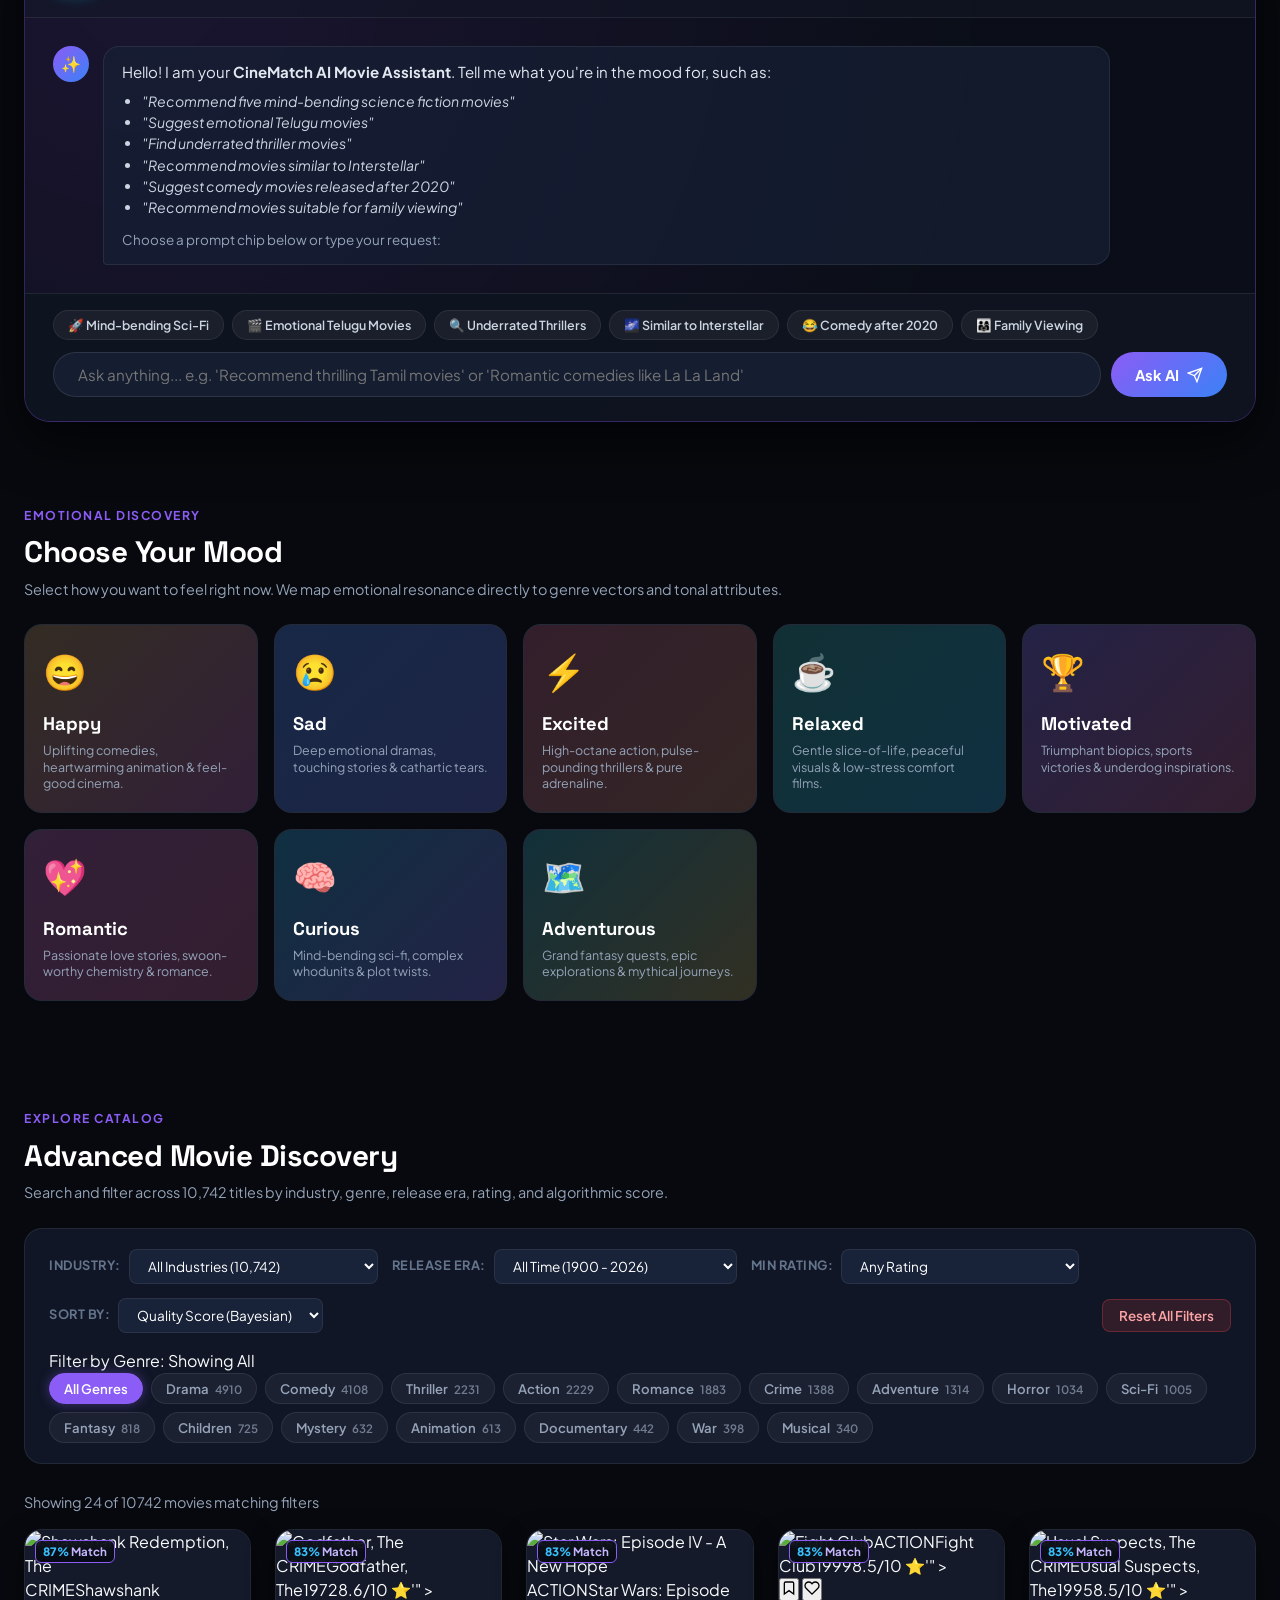
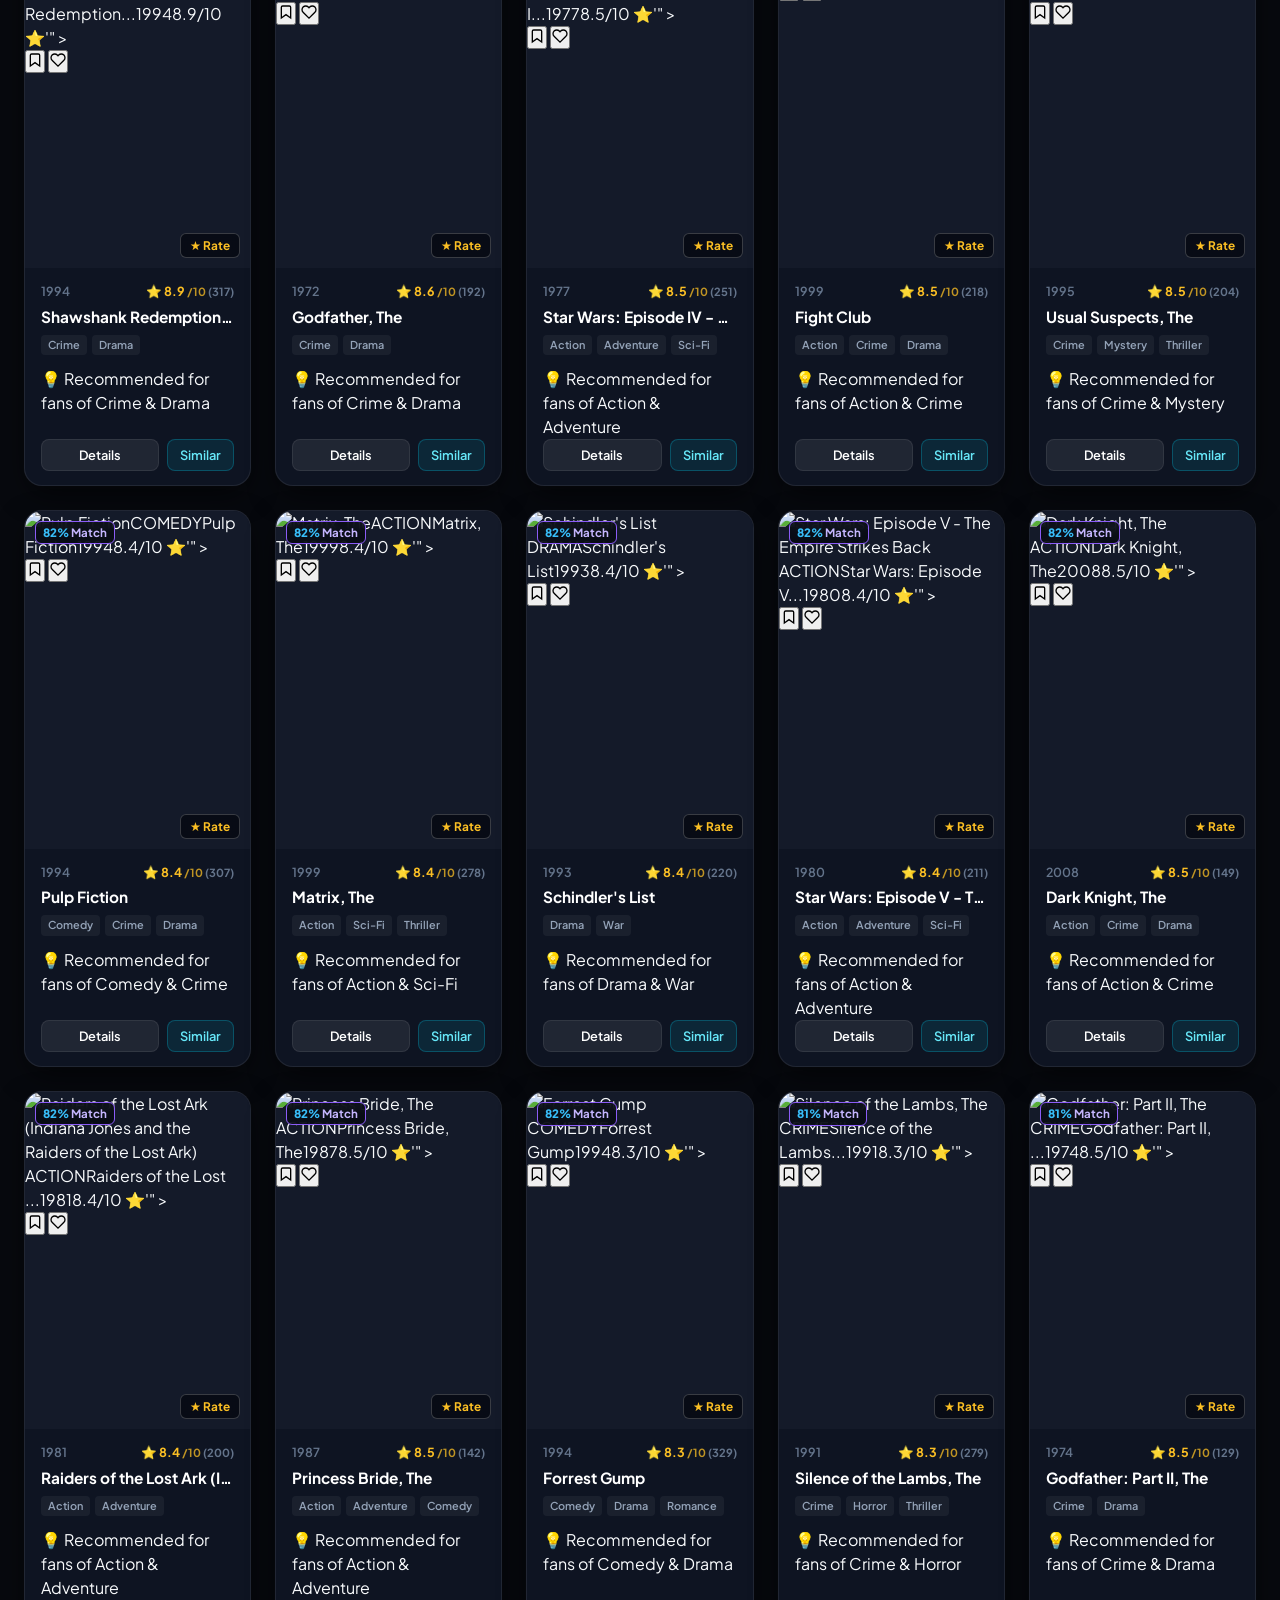
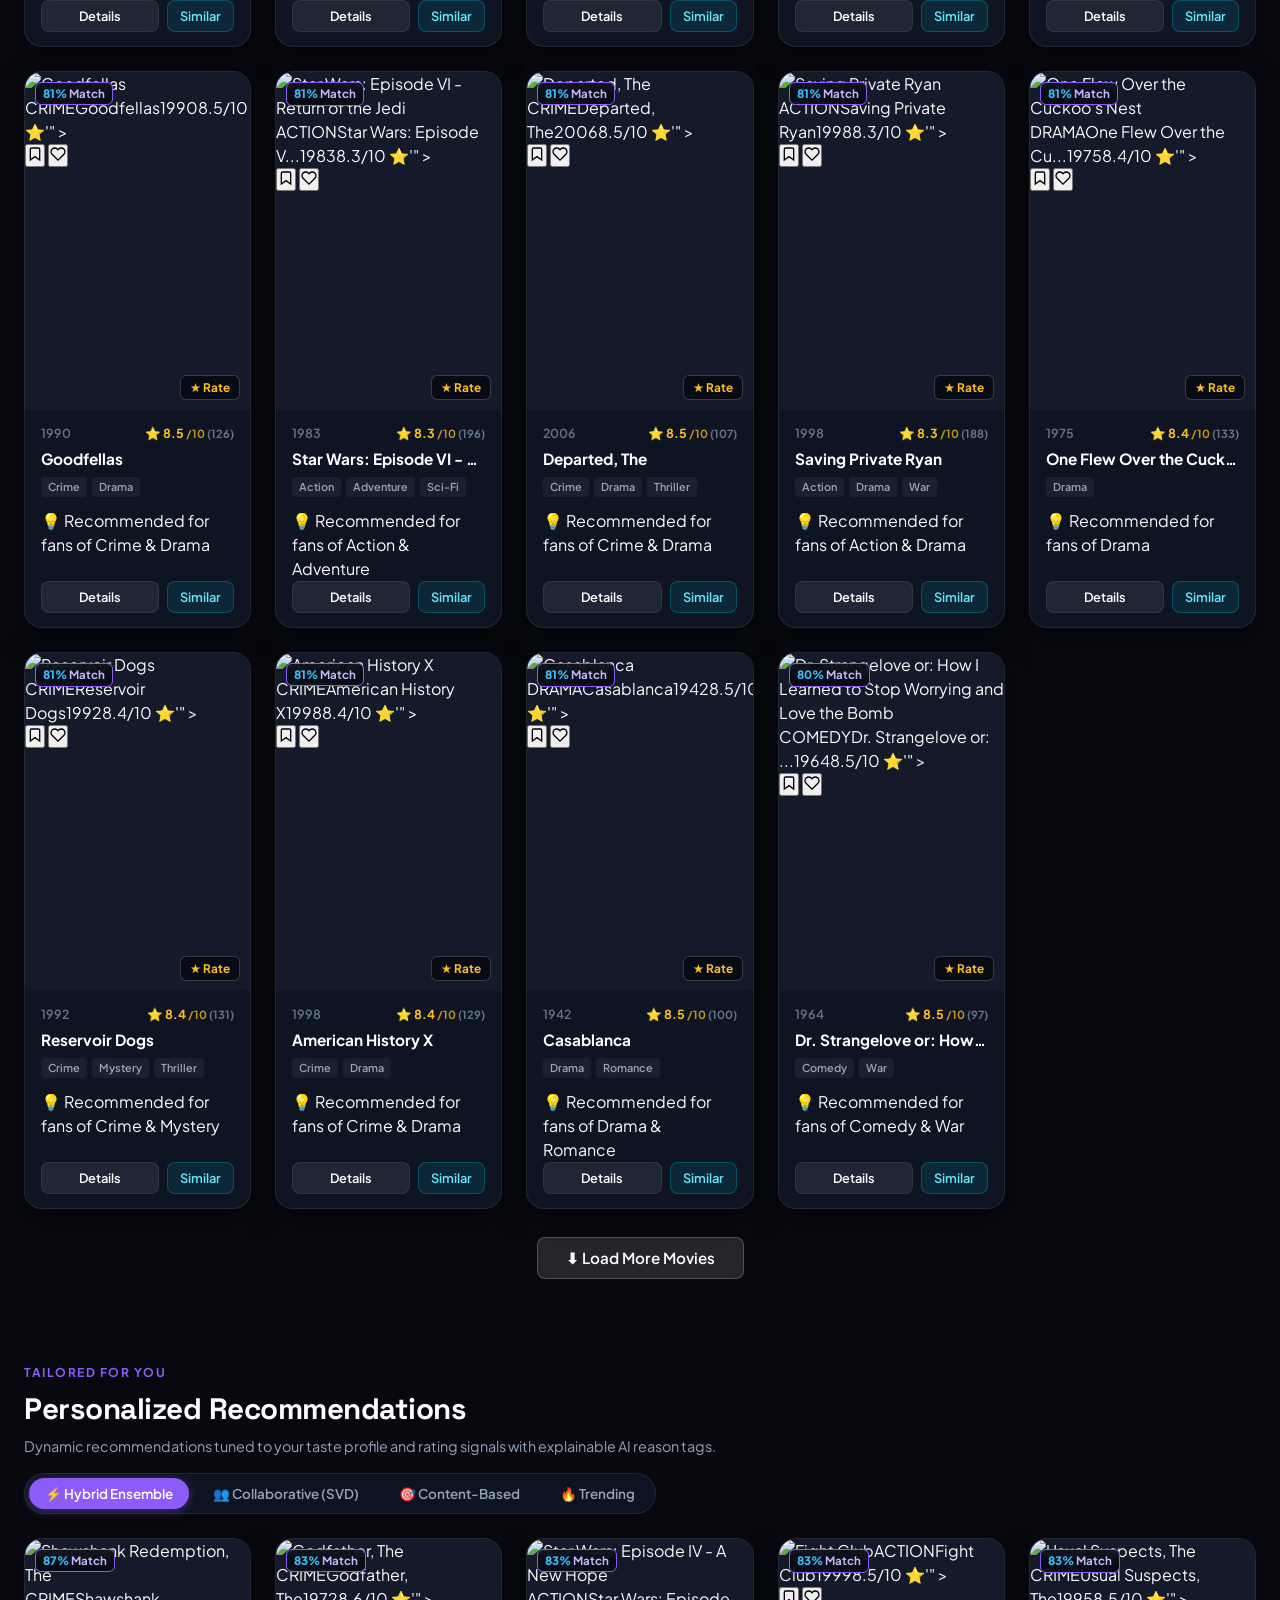
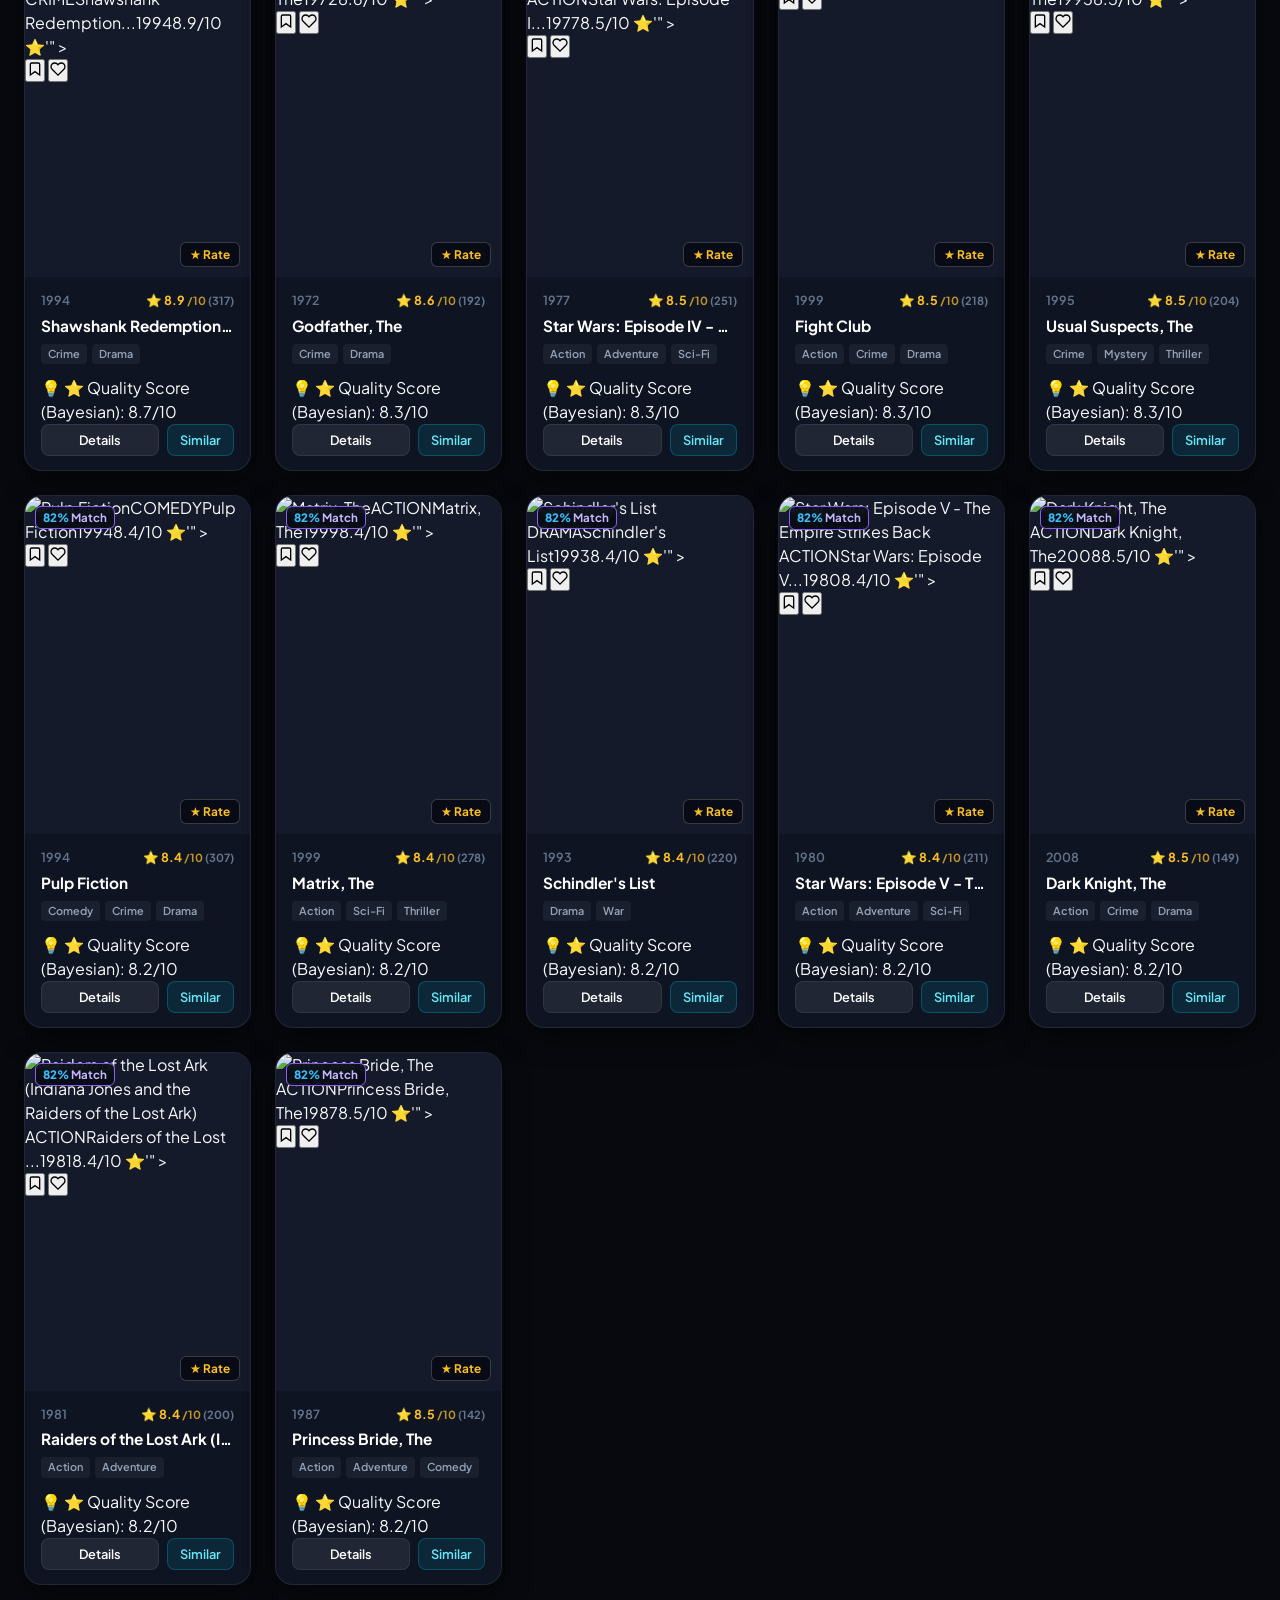
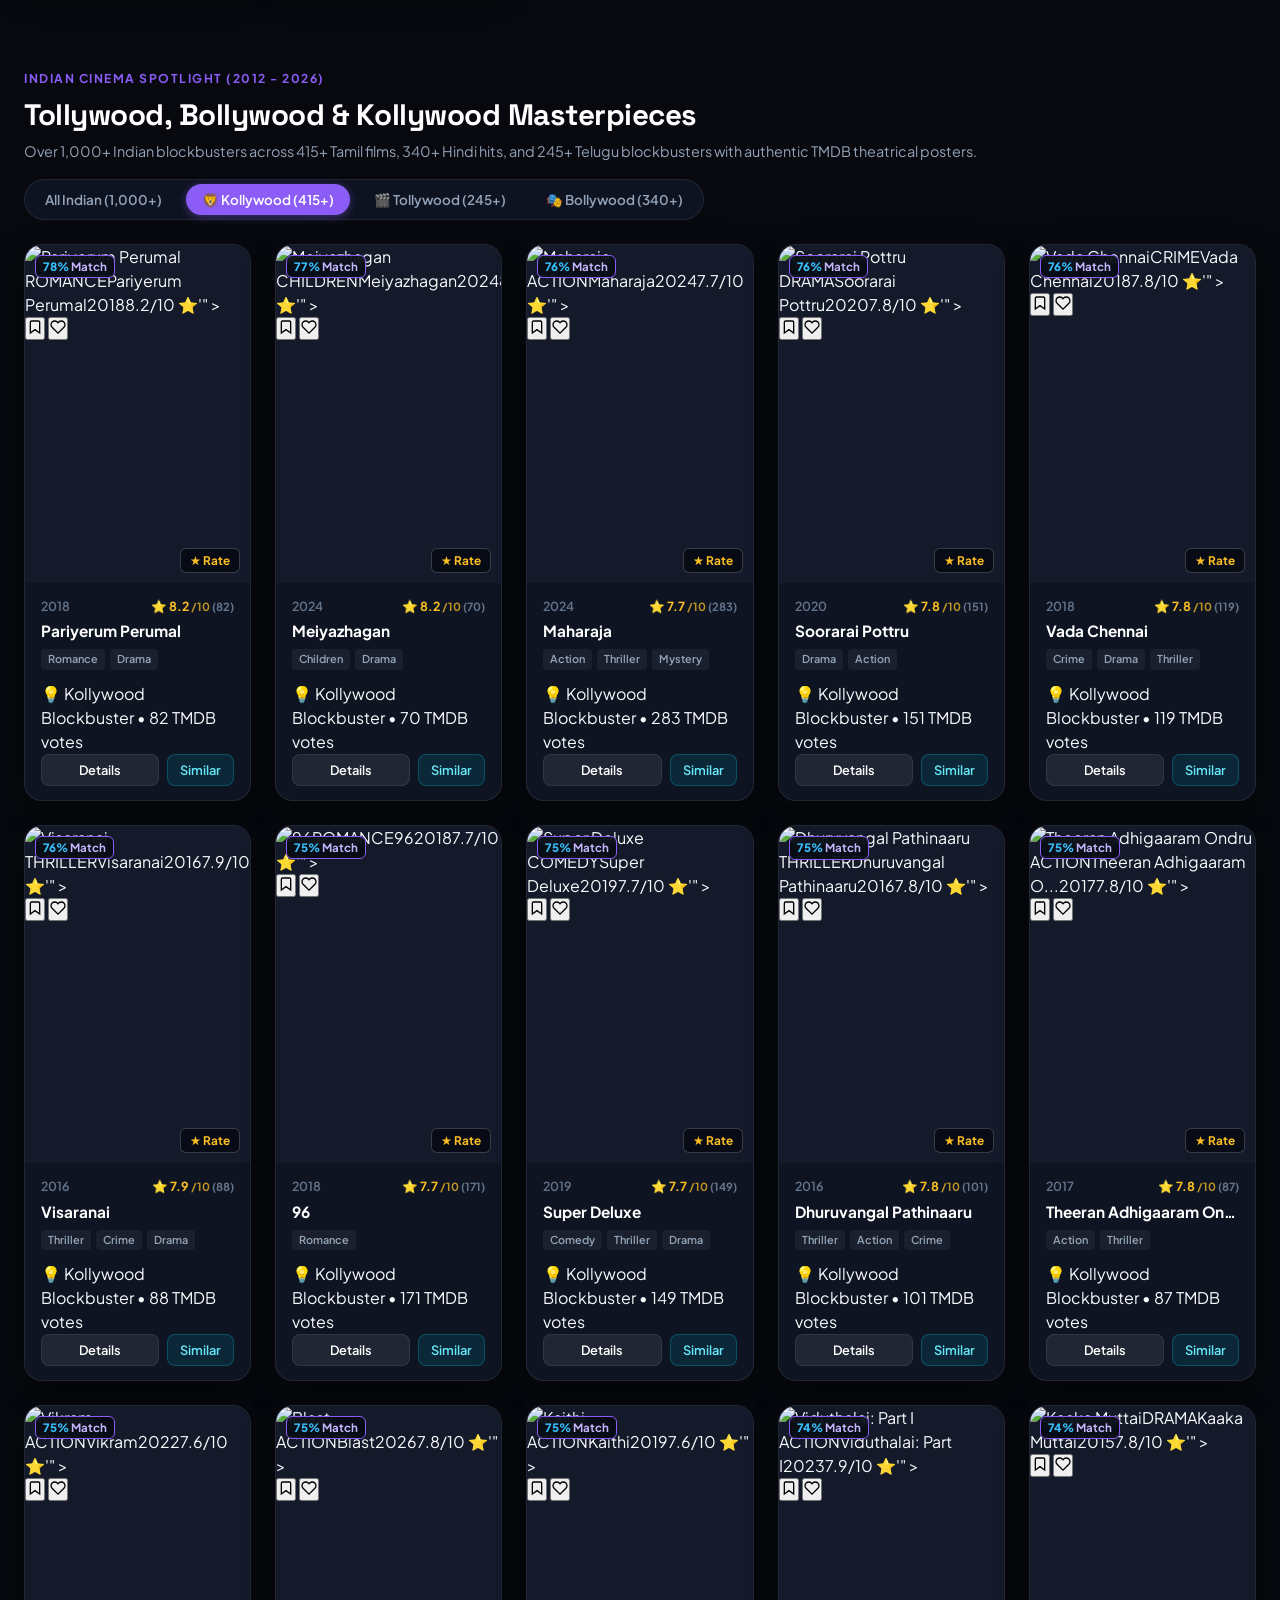
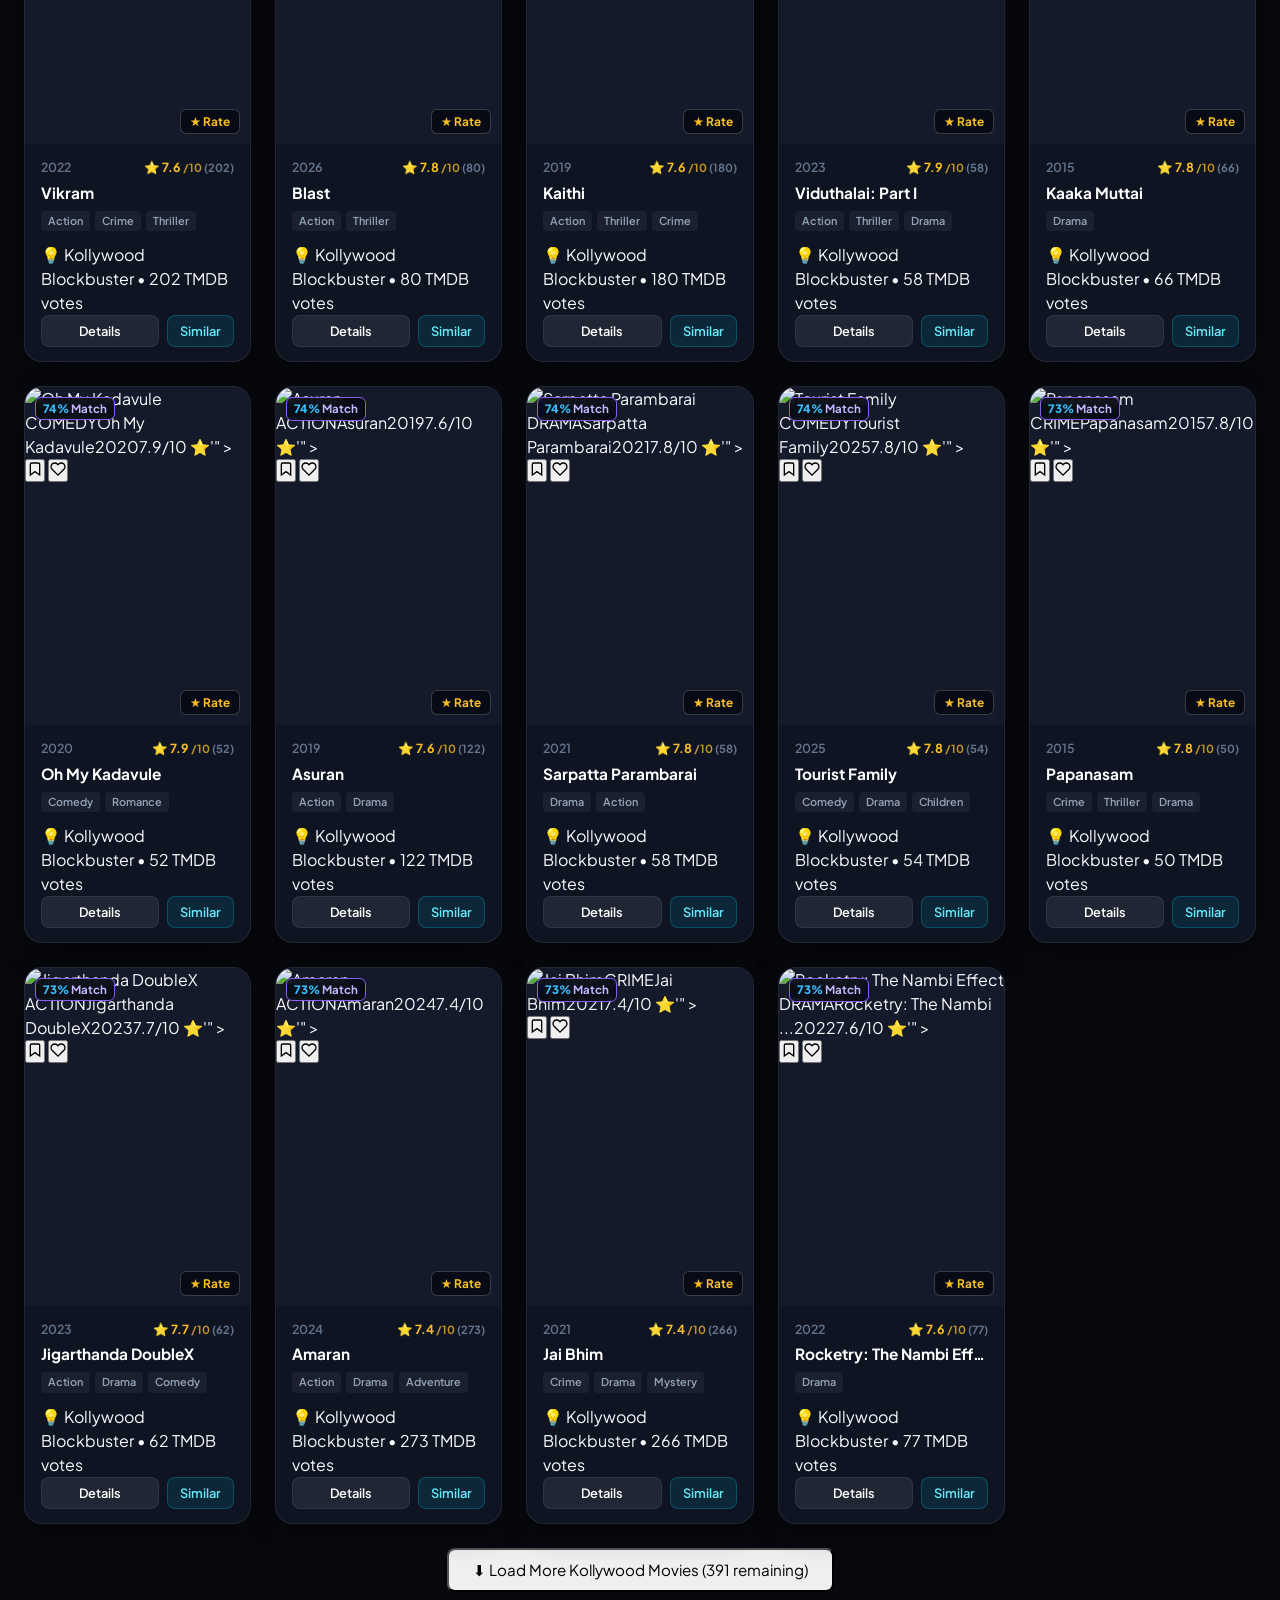
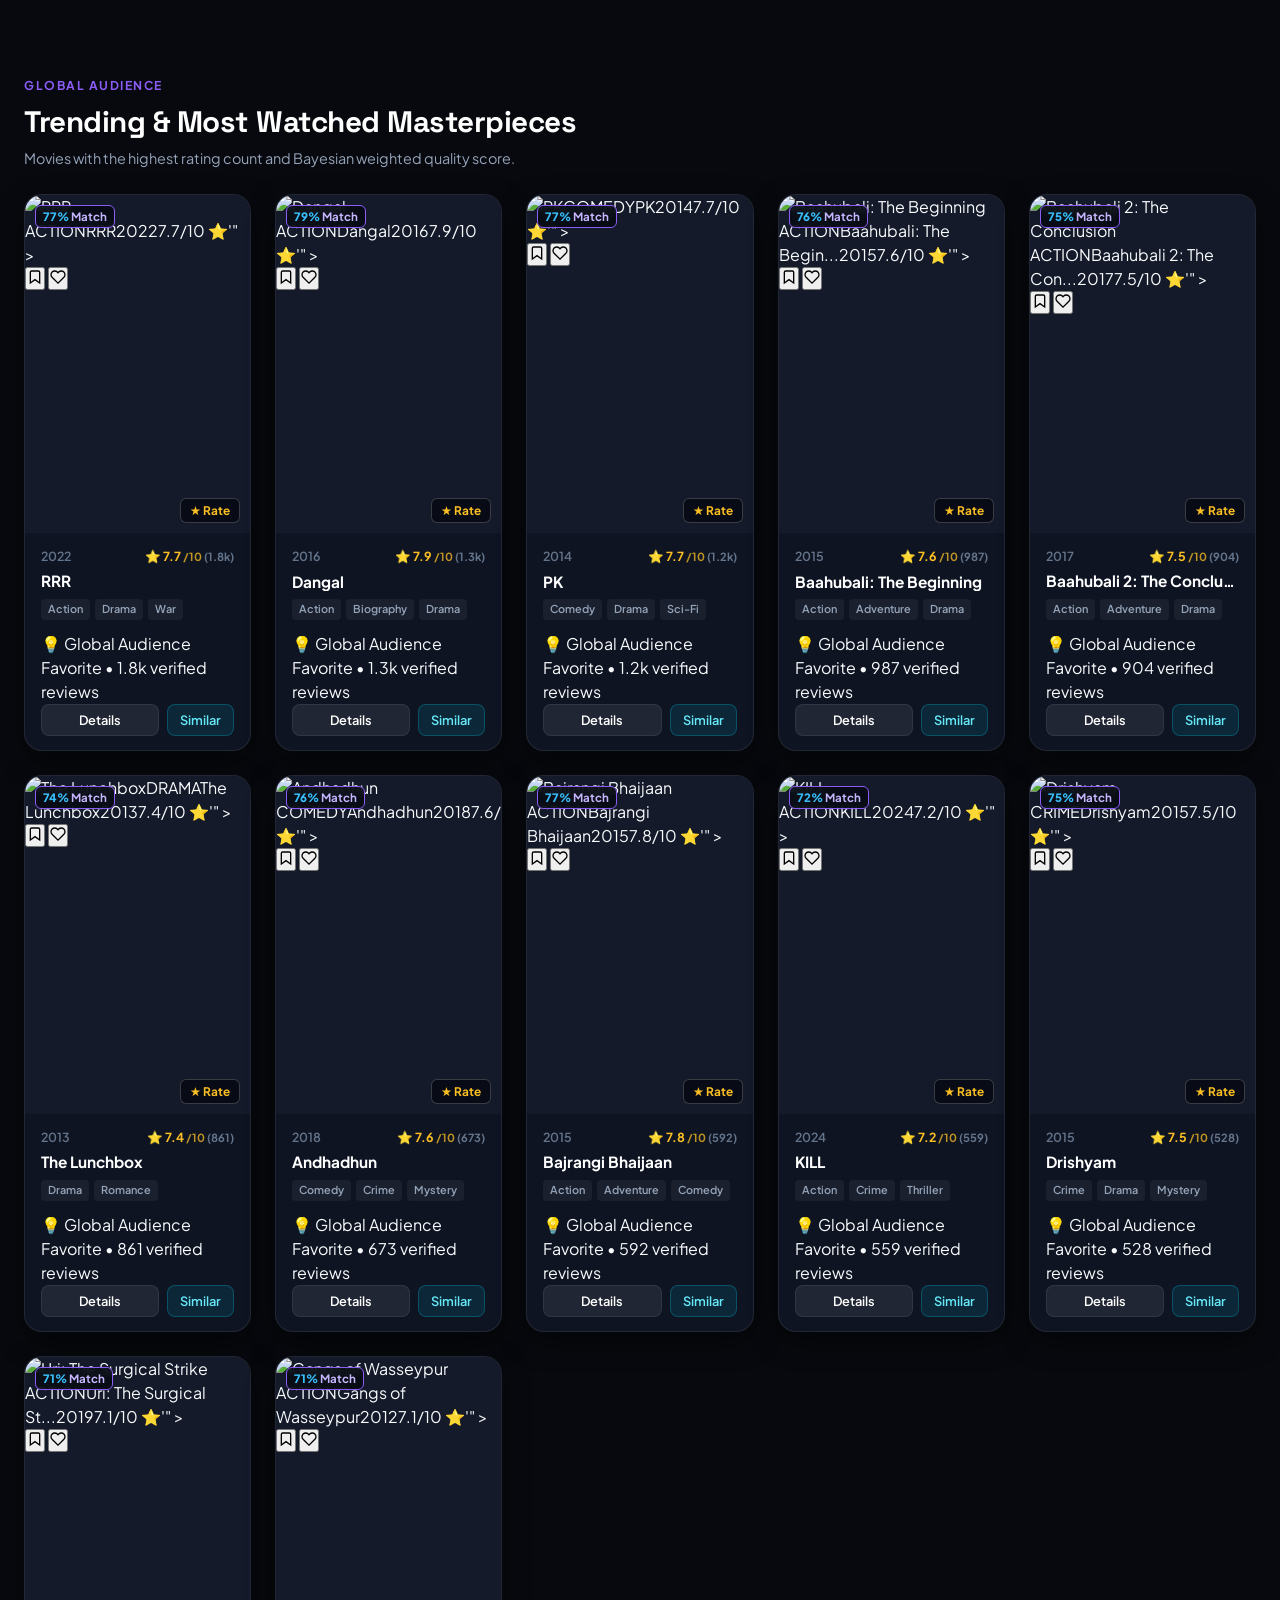
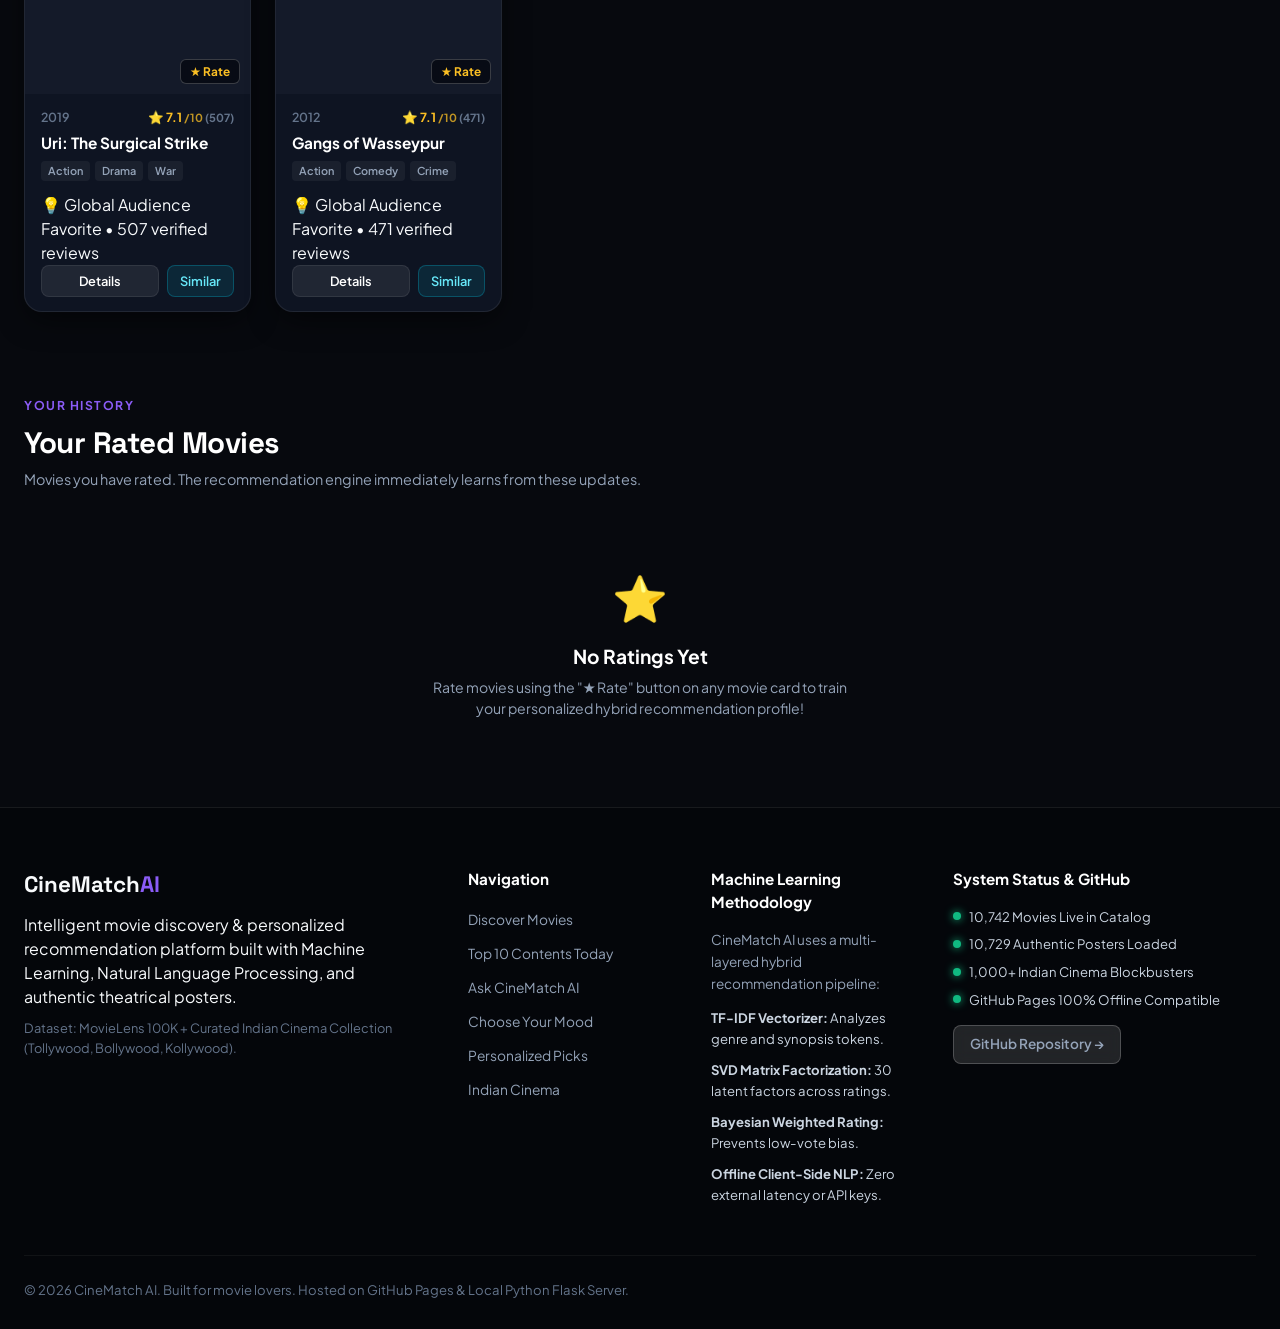
==== commit 8f10083c: "fix(recommender): eliminate duplicates in Top 10 recommendations with multi-criteria deduplication a" ====
--- a/index.html
+++ b/index.html
@@ -152,11 +152,32 @@
 
     <!-- 2. "TOP 10 CONTENTS TODAY" (Image 3 Inspiration with giant outlined rank numbers) -->
     <section class="section-container" id="top10">
-      <div class="section-header">
+      <div class="section-header" style="flex-wrap: wrap; gap: 16px;">
         <div>
           <div class="section-badge">Trending Worldwide</div>
           <h2 class="section-title"><span class="top10-title-prefix">TOP 10</span> CONTENTS TODAY</h2>
-          <p class="section-desc">Highest audience engagement, Bayesian rating weight, and algorithmic popularity across all industries.</p>
+          <p class="section-desc">Highest audience engagement, Bayesian rating weight, and algorithmic popularity across all industries. Guaranteed 10 distinct, verified movies with zero duplicates.</p>
+        </div>
+        <div class="top10-status-badge" id="top10StatusBadge" style="background: rgba(16, 185, 129, 0.12); border: 1px solid rgba(16, 185, 129, 0.3); color: #34d399; font-size: 0.8rem; font-weight: 600; padding: 6px 14px; border-radius: 9999px; display: inline-flex; align-items: center; gap: 6px; align-self: flex-start;">
+          <span style="width: 8px; height: 8px; border-radius: 50%; background: #10b981; display: inline-block;"></span>
+          <span id="top10CountText">10 Unique Movies (Ranks 1–10) • 0 Duplicates</span>
+        </div>
+      </div>
+
+      <!-- Category Filter Pills -->
+      <div class="top10-category-bar" style="margin-bottom: 20px;">
+        <div class="tabs-nav" id="top10Tabs" style="display: flex; flex-wrap: wrap; gap: 8px;">
+          <button type="button" class="tab-btn active" data-category="All">🔥 All Trending</button>
+          <button type="button" class="tab-btn" data-category="Action">⚡ Action</button>
+          <button type="button" class="tab-btn" data-category="Drama">🎭 Drama</button>
+          <button type="button" class="tab-btn" data-category="Comedy">😂 Comedy</button>
+          <button type="button" class="tab-btn" data-category="Thriller">🔪 Thriller</button>
+          <button type="button" class="tab-btn" data-category="Sci-Fi">🚀 Sci-Fi</button>
+          <button type="button" class="tab-btn" data-category="Indian">🇮🇳 Indian Cinema</button>
+          <button type="button" class="tab-btn" data-category="Tollywood">🎬 Tollywood</button>
+          <button type="button" class="tab-btn" data-category="Bollywood">🌟 Bollywood</button>
+          <button type="button" class="tab-btn" data-category="Kollywood">🔥 Kollywood</button>
+          <button type="button" class="tab-btn" data-category="Global">🌍 Hollywood / Global</button>
         </div>
       </div>
 
